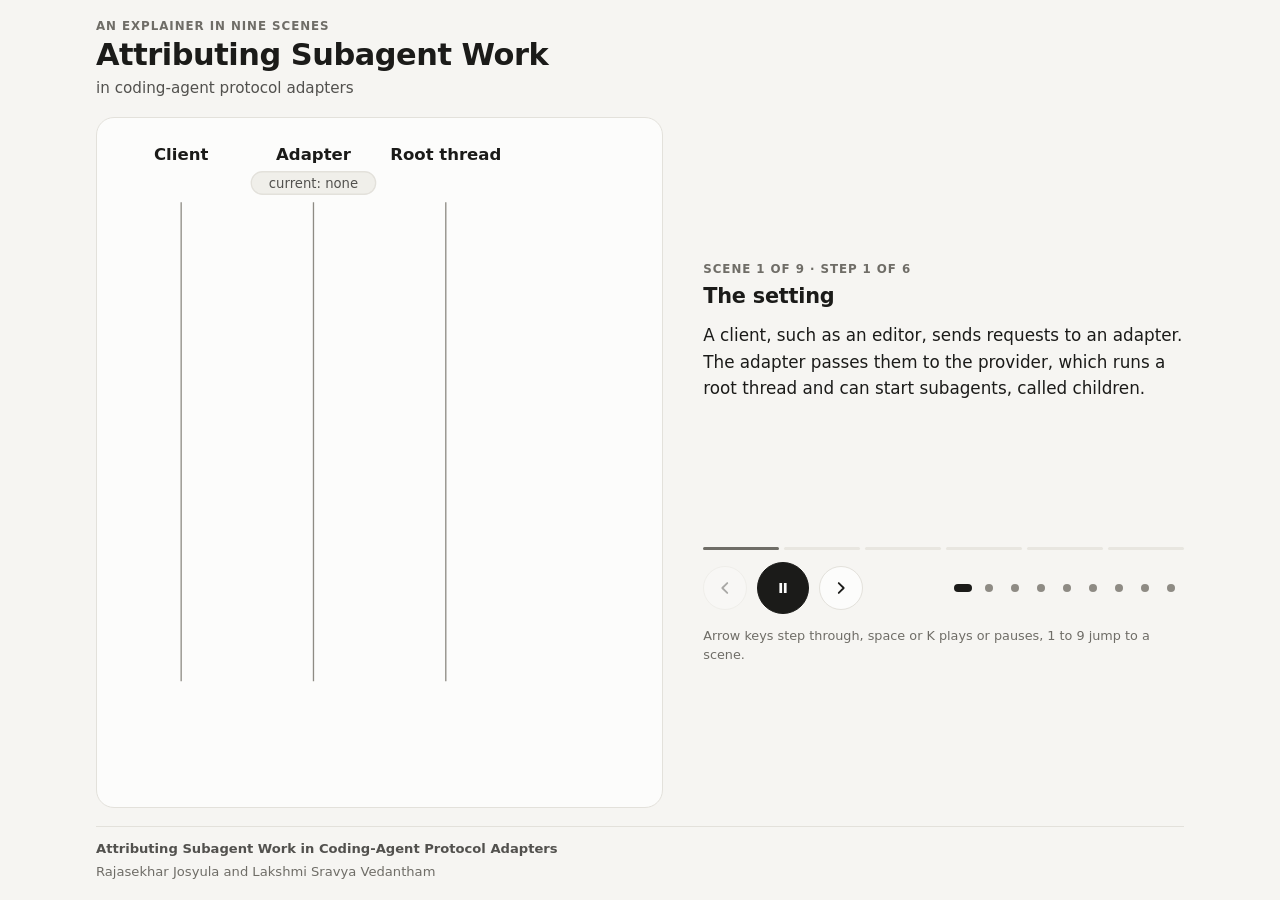
==== explainer.html @ 1c8c40a1 "Project page for turnling" ====
<!doctype html>
<html lang="en">
<head>
<meta charset="utf-8">
<meta name="viewport" content="width=device-width, initial-scale=1, viewport-fit=cover">
<meta name="color-scheme" content="light dark">
<meta http-equiv="Content-Security-Policy" content="default-src 'none'; script-src 'unsafe-inline'; style-src 'unsafe-inline'; img-src data:; base-uri 'none'; form-action 'none'">
<meta name="referrer" content="no-referrer">
<link rel="icon" href="data:,">
<title>Attributing Subagent Work: an explainer in nine scenes</title>
<!--
  Maintainer notes.
  Scenes follow main.tex: 1 and 3 are Fig. 1; 2 explains schedules (Sec. IV);
  4 compares the three builds (Sec. V, Fig. 3 arrival classes); 5 is the
  witness of Lemma 1 and Theorem 1; 6 is Proposition 1 and the Claude patch;
  7 is Turnstile; 8 is Table I and Fig. 3; 9 is the limitations section.
  DATA is generated, not typed: from the repository root run
    python3 -I research/harness-contracts/paper/explainer/gen_data.py tools/turnstile/runs research/harness-contracts/paper/explainer/index.html
  It reuses figures/gen_table1.py and figures/gen_outcomes.py, so the numbers
  pass the same assertions as Table I and Fig. 3. grid[].s entries read
  "<order>|<items before B's report, base 36><class q/e/l><Orig><Start><Disp>",
  with m = misattribution, o = missing own output, . = neither.
  The toy tree in scene 7 is illustrative and computed in the page.
-->
<style>
:root {
  color-scheme: light dark;
  --sans: -apple-system, BlinkMacSystemFont, "Segoe UI", system-ui, Roboto, "Helvetica Neue", Arial, sans-serif;
  --mono: ui-monospace, "SF Mono", Menlo, Consolas, "Liberation Mono", monospace;
  --bg: #f6f5f2;
  --card: #fcfcfb;
  --border: #e3e1db;
  --ink: #1b1b19;
  --ink-2: #52514e;
  --ink-3: #6f6d67;
  --line: #cfcdc6;
  --rule: #8e8b84;
  --line-soft: #e8e6e0;
  --chip: #f0efea;
  --err: #d9482b;
  --err-soft: #fbe6df;
  --ok: #2a78d6;
  --ok-soft: #e2edfb;
  --warn: #b7791f;
  --warn-soft: #f7ecd9;
  --dot: #8e8b84;
  --shadow: rgba(20, 20, 18, .10);
}
@media (prefers-color-scheme: dark) {
  :root {
    --bg: #121211;
    --card: #1a1a19;
    --border: #2e2e2b;
    --ink: #f0efec;
    --ink-2: #c3c2b7;
    --ink-3: #9d9b92;
    --line: #4a4944;
    --rule: #6e6c66;
    --line-soft: #2c2c29;
    --chip: #242422;
    --err: #e0603f;
    --err-soft: #3d2219;
    --ok: #3987e5;
    --ok-soft: #182b42;
    --warn: #b88528;
    --warn-soft: #3a2c14;
    --dot: #6e6c66;
    --shadow: rgba(0, 0, 0, .45);
  }
}
* { box-sizing: border-box; }
html, body { margin: 0; padding: 0; }
body {
  background: var(--bg);
  color: var(--ink);
  font: 16px/1.5 var(--sans);
  -webkit-text-size-adjust: 100%;
  text-size-adjust: 100%;
  -webkit-font-smoothing: antialiased;
}
.app {
  max-width: 1120px;
  margin: 0 auto;
  min-height: 100vh;
  min-height: 100svh;
  display: flex;
  flex-direction: column;
  gap: 16px;
  padding: max(18px, env(safe-area-inset-top)) max(16px, env(safe-area-inset-right)) max(14px, env(safe-area-inset-bottom)) max(16px, env(safe-area-inset-left));
}
header.top .eyebrow {
  margin: 0 0 2px;
  font-size: .74rem;
  letter-spacing: .08em;
  text-transform: uppercase;
  color: var(--ink-3);
  font-weight: 600;
}
header.top h1 {
  margin: 0;
  font-size: clamp(1.25rem, 1.05rem + 1.1vw, 1.9rem);
  line-height: 1.15;
  letter-spacing: -0.015em;
  font-weight: 680;
}
header.top .sub {
  margin: 4px 0 0;
  color: var(--ink-2);
  font-size: .95rem;
}
.stage {
  flex: 1;
  display: grid;
  grid-template-columns: minmax(0, 1fr);
  gap: 16px;
  align-content: start;
}
.figure {
  position: relative;
  margin: 0;
  padding: 10px;
  background: var(--card);
  border: 1px solid var(--border);
  border-radius: 18px;
  display: grid;
  place-items: center;
  touch-action: pan-y;
  -webkit-user-select: none;
  user-select: none;
}
/* All figures share one grid cell, so a scene change is a short crossfade
   and the figure keeps one size. */
.figure svg {
  grid-area: 1 / 1;
  display: block;
  width: 100%;
  min-width: 0;
  max-width: 100%;
  height: auto;
  max-height: 58vh;
  overflow: visible;
  opacity: 0;
  visibility: hidden;
  transition: opacity .18s ease, visibility 0s linear .18s;
}
.figure svg.active {
  opacity: 1;
  visibility: visible;
  transition: opacity .2s ease .05s, visibility 0s;
}
.panel {
  display: flex;
  flex-direction: column;
  gap: 12px;
  min-width: 0;
}
.scene-label {
  margin: 0;
  font-size: .74rem;
  letter-spacing: .08em;
  text-transform: uppercase;
  color: var(--ink-3);
  font-weight: 600;
}
.scene-title {
  margin: -6px 0 0;
  font-size: 1.3rem;
  line-height: 1.25;
  font-weight: 660;
  letter-spacing: -0.01em;
}
.caption {
  margin: 0;
  font-size: 1.05rem;
  line-height: 1.58;
  max-width: 34em;
}
.caption.in { animation: capIn .45s ease both; }
@keyframes capIn { from { opacity: 0; transform: translateY(3px); } to { opacity: 1; transform: none; } }
.dock { display: flex; flex-direction: column; gap: 12px; }
.steps { display: flex; gap: 5px; max-width: 34em; }
.steps span {
  position: relative;
  flex: 1;
  height: 3px;
  border-radius: 2px;
  background: var(--line-soft);
  overflow: hidden;
}
.steps span i {
  position: absolute;
  inset: 0;
  background: var(--ink-3);
  transform-origin: 0 50%;
  transform: scaleX(0);
}
.steps span.done i, .steps span.now i { transform: scaleX(1); }
.controls {
  display: flex;
  align-items: center;
  gap: 10px;
  flex-wrap: wrap;
}
.btn {
  width: 44px;
  height: 44px;
  border-radius: 50%;
  border: 1px solid var(--border);
  background: var(--card);
  color: var(--ink);
  display: inline-flex;
  align-items: center;
  justify-content: center;
  padding: 0;
  cursor: pointer;
  transition: background .2s, border-color .2s, opacity .2s;
}
.btn:hover { border-color: var(--line); }
.btn[aria-disabled="true"] { opacity: .35; cursor: default; }
.btn.primary { width: 52px; height: 52px; background: var(--ink); border-color: var(--ink); color: var(--card); }
.btn svg { width: 18px; height: 18px; display: block; }
.btn:focus-visible, .dot-btn:focus-visible, summary:focus-visible { outline: 2px solid var(--ok); outline-offset: 2px; }
.dots { display: flex; align-items: center; gap: 0; margin-left: auto; }
.dot-btn {
  width: 26px;
  height: 30px;
  border: 0;
  padding: 0;
  background: transparent;
  display: inline-flex;
  align-items: center;
  justify-content: center;
  cursor: pointer;
  border-radius: 8px;
}
.dot-btn span {
  display: block;
  width: 8px;
  height: 8px;
  border-radius: 4px;
  background: var(--rule);
  transition: width .25s ease, background .25s ease;
}
.dot-btn[aria-current="step"] span { width: 18px; background: var(--ink); }
.hint { margin: 0; font-size: .8rem; color: var(--ink-3); }
.hint .touch { display: none; }
@media (pointer: coarse) {
  .hint .keys { display: none; }
  .hint .touch { display: inline; }
}
details.numbers { font-size: .86rem; color: var(--ink-2); max-width: 36em; }
details.numbers.off { display: none; }
details.numbers summary { cursor: pointer; color: var(--ink-2); }
details.numbers .wrap { overflow-x: auto; }
details.numbers table { border-collapse: collapse; margin-top: 8px; width: 100%; font-variant-numeric: tabular-nums; font-size: .8rem; }
details.numbers th, details.numbers td { text-align: right; padding: 3px 6px; border-bottom: 1px solid var(--line-soft); white-space: nowrap; }
details.numbers th { font-weight: 600; color: var(--ink-2); }
details.numbers th:first-child, details.numbers td:first-child { text-align: left; padding-left: 0; white-space: normal; }
details.numbers td.grp { font-style: italic; color: var(--ink-3); padding-top: 8px; }
details.numbers th.span { text-align: center; border-bottom: 1px solid var(--line); }
details.numbers td.m { color: var(--err); font-weight: 600; }
details.numbers td.o { color: var(--warn); font-weight: 600; }
details.numbers p { margin: 6px 0 0; font-size: .8rem; color: var(--ink-3); }
footer {
  border-top: 1px solid var(--border);
  padding-top: 12px;
  font-size: .82rem;
  color: var(--ink-3);
}
footer p { margin: 0 0 4px; }
footer .paper { color: var(--ink-2); font-weight: 600; }
.tip {
  position: absolute;
  z-index: 5;
  width: max-content;
  max-width: min(300px, 88%);
  background: var(--card);
  color: var(--ink);
  border: 1px solid var(--border);
  border-radius: 10px;
  padding: 9px 11px;
  font-size: .78rem;
  line-height: 1.45;
  box-shadow: 0 8px 28px var(--shadow);
  pointer-events: none;
}
.tip[hidden] { display: none; }
.tip .h { font-weight: 650; margin-bottom: 4px; }
.tip .order { color: var(--ink-2); margin-bottom: 6px; }
.tip .order b { font-weight: 650; color: var(--ink); }
.tip .v { display: flex; gap: 7px; align-items: center; }
.tip .k { width: 9px; height: 9px; border-radius: 50%; flex: none; }
.tip .k.e { background: var(--err); }
.tip .k.f { background: var(--ok); }
.tip .k.n { background: transparent; border: 1.5px solid var(--dot); }
.tip .note { margin-top: 6px; color: var(--ink-2); }
noscript p { padding: 12px 14px; border: 1px solid var(--border); border-radius: 12px; background: var(--card); }
.sr { position: absolute; width: 1px; height: 1px; overflow: hidden; clip: rect(0 0 0 0); white-space: nowrap; }
.probe { position: absolute; left: -10000px; top: 0; visibility: hidden; pointer-events: none; }

/* Two columns: wide screens and landscape tablets or phones. */
@media (min-width: 880px), (min-width: 640px) and (orientation: landscape) {
  .stage {
    grid-template-columns: minmax(0, 1.18fr) minmax(280px, 1fr);
    gap: clamp(24px, 3.5vw, 40px);
    align-items: center;
    align-content: center;
  }
  .figure { padding: 18px; }
  .figure svg { max-height: min(80vh, 760px); }
}
@media (min-width: 640px) and (orientation: landscape) and (max-height: 520px) {
  .figure { padding: 8px; }
  .figure svg { max-height: calc(100vh - 40px); }
}
/* One column: title, caption, step bar and controls form a sheet fixed to
   the bottom edge. The controls never move and the caption stays in view;
   the page reserves the sheet's height so the figure can scroll clear of it. */
@media (max-width: 639px), (max-width: 879px) and (orientation: portrait) {
  .app { gap: 12px; padding-bottom: calc(var(--dock-h, 220px) + 14px); }
  .stage { gap: 12px; }
  .panel { gap: 10px; }
  .dock {
    position: fixed;
    left: 0;
    right: 0;
    bottom: 0;
    z-index: 6;
    gap: 8px;
    padding: 10px max(16px, env(safe-area-inset-right), calc(50vw - 330px)) max(10px, env(safe-area-inset-bottom)) max(16px, env(safe-area-inset-left), calc(50vw - 330px));
    background: var(--bg);
    border-top: 1px solid var(--border);
    box-shadow: 0 -10px 28px var(--shadow);
  }
  .dock .scene-label { position: absolute; width: 1px; height: 1px; overflow: hidden; clip: rect(0 0 0 0); white-space: nowrap; }
  .scene-title { margin: 0; font-size: 1rem; line-height: 1.3; }
  .caption { font-size: .95rem; line-height: 1.5; max-width: none; }
  .steps { max-width: none; }
}
/* Phones: the figure runs edge to edge so its type stays readable. */
@media (max-width: 599px) {
  header.top .eyebrow { display: none; }
  header.top .sub { font-size: .84rem; }
  .figure {
    margin: 0 -16px;
    border-left: 0;
    border-right: 0;
    border-radius: 0;
    padding: 4px;
  }
  .figure svg { max-height: 66vh; max-height: max(460px, 58svh); }
  .controls { gap: 5px; }
  .dot-btn { width: 20px; }
  .dot-btn[aria-current="step"] span { width: 14px; }
}
@media (max-width: 599px) and (max-height: 700px) {
  header.top .sub { display: none; }
}

/* SVG drawing */
svg text { font-family: var(--sans); fill: var(--ink); }
svg .mono { font-family: var(--mono); font-size: .94em; }
svg .hdr { font-size: 12.5px; font-weight: 650; }
svg .lbl { font-size: 11px; }
svg .small { font-size: 10px; }
svg .tiny { font-size: 9px; }
svg .chiptext { font-size: 10.5px; }
svg .rowno { font-size: 9px; fill: var(--ink-3); font-variant-numeric: tabular-nums; }
svg .big { font-size: 26px; font-weight: 700; letter-spacing: -0.02em; font-variant-numeric: tabular-nums; }
svg .num { font-variant-numeric: tabular-nums; }
svg.compact .hdr { font-size: 14.5px; }
svg.compact .lbl { font-size: 13px; }
svg.compact .small { font-size: 12.5px; }
svg.compact .tiny { font-size: 12px; }
svg.compact .chiptext { font-size: 12.5px; }
svg.compact .rowno { font-size: 12px; }
svg.compact .big { font-size: 28px; }
svg .strong { font-weight: 650; }
svg .sec { fill: var(--ink-2); }
svg .muted { fill: var(--ink-3); }
svg .lbl, svg .halo { paint-order: stroke; stroke: var(--card); stroke-width: 4px; stroke-linejoin: round; }
svg .lifeline { stroke: var(--rule); stroke-width: 1; }
svg .lifeline.stream { stroke: var(--ink-3); stroke-width: 2.2; }
svg .pill rect { fill: var(--chip); stroke: var(--border); }
svg .card-r { fill: var(--card); stroke: var(--border); }
svg .band { fill: var(--err-soft); }
svg .band.neutral { fill: var(--chip); stroke: var(--border); }
svg .k-ok { fill: var(--ok); }
svg .k-err { fill: var(--err); }
svg .k-n { fill: var(--card); stroke: var(--dot); stroke-width: 1.4; }
svg .k-ink { fill: var(--ink-2); }
svg .chip { fill: var(--chip); stroke: var(--border); }
svg .chip.due { fill: none; stroke: var(--rule); stroke-dasharray: 3 3; }
svg .focusbox { fill: none; stroke: var(--ink-2); stroke-width: 1.3; stroke-dasharray: 4 3; }
svg .hand .handoff { fill: none; stroke: var(--rule); stroke-width: 1.3; stroke-dasharray: 3 3; }
svg .hand .handoff-head { fill: var(--rule); }
svg .hand.strong .handoff { stroke: var(--ink-2); stroke-width: 1.6; }
svg .hand.strong .handoff-head { fill: var(--ink-2); }
svg .origin { fill: var(--card); stroke: var(--line); }
svg .mark-ok { fill: none; stroke: var(--ok); stroke-width: 2; stroke-linecap: round; stroke-linejoin: round; }
svg .mark-err { fill: none; stroke: var(--err); stroke-width: 2; stroke-linecap: round; stroke-linejoin: round; }
svg .mark-warn { fill: none; stroke: var(--warn); stroke-width: 1.8; stroke-linecap: round; }
svg .mark-na { fill: none; stroke: var(--ink-3); stroke-width: 1.8; stroke-linecap: round; }
svg .box { fill: var(--card); stroke: var(--line); }
svg .box.key { stroke: var(--ink-2); stroke-width: 1.4; }
svg .wire { stroke: var(--ink-2); stroke-width: 1.3; fill: none; }
svg .ctl { stroke: var(--ink-3); stroke-width: 1.2; fill: none; stroke-dasharray: 3 3; }
svg .ghost { stroke: var(--rule); stroke-width: 1; stroke-dasharray: 2 4; }
svg .lane-chip rect { fill: var(--chip); stroke: var(--border); }
svg .lane-chip.hl rect { stroke: var(--ink-2); stroke-width: 1.3; }
svg .lane-chip.rep rect { fill: var(--card); stroke: var(--ink-3); stroke-dasharray: 3 2.5; }
svg .lane-chip { transition: transform .7s cubic-bezier(.3,.7,.2,1); transition-delay: var(--cd, 0ms); }
svg .slotwrap { transition: transform .65s cubic-bezier(.3,.7,.2,1); }
svg .mapentry rect { fill: var(--ok-soft); stroke: none; }
svg .restag rect { fill: var(--ok-soft); stroke: var(--ok); stroke-width: 1; }
svg .gd { transition: fill .6s ease, stroke .6s ease, opacity .25s ease; }
svg .gd-h { opacity: 0; }
svg .gd-n { fill: var(--card); stroke: var(--dot); stroke-width: 1.4; }
svg .gd-e { fill: var(--err); }
svg .gd-f { fill: var(--ok); }
svg .gd-k { fill: var(--ink-2); }
svg .ring { fill: none; stroke: var(--ink); stroke-width: 1.5; opacity: 0; }
svg .ring.on { opacity: 1; }

/* Step visibility. --d staggers items that share a step. */
svg .stepped { opacity: 0; transition: opacity .45s ease; transition-delay: var(--d, 0ms); }
svg .stepped.on { opacity: 1; }
svg .stepped.rise { transform: translateY(7px); transition: opacity .45s ease, transform .6s cubic-bezier(.2,.7,.2,1); transition-delay: var(--d, 0ms); }
svg .stepped.rise.on { transform: none; }
svg .stepped.drawn { transition: opacity .2s ease, stroke-dashoffset .9s cubic-bezier(.65,0,.35,1); transition-delay: var(--d, 0ms); }
svg .msg.stepped { opacity: 1; }
svg .msg .shaft { stroke: var(--ink-2); stroke-width: 1.4; transition: stroke-dashoffset .55s cubic-bezier(.65,0,.35,1), opacity .3s ease; transition-delay: var(--d, 0ms); }
svg .msg .head { fill: var(--ink-2); }
svg .msg.bad .shaft { stroke: var(--err); stroke-width: 1.9; }
svg .msg.bad .head { fill: var(--err); }
svg .msg.ok .shaft { stroke: var(--ok); stroke-width: 1.9; }
svg .msg.ok .head { fill: var(--ok); }
svg .msg .head, svg .msg .lbl { opacity: 0; transition: opacity .3s ease; }
svg .msg.on .lbl { opacity: 1; transition-delay: calc(var(--d, 0ms) + .18s); }
svg .msg.on .head { opacity: 1; transition-delay: calc(var(--d, 0ms) + .42s); }
svg .msg.on.dim .shaft, svg .msg.on.dim .head { opacity: .45; }
svg .msg.on.dim .lbl { fill: var(--ink-3); }

/* Motion overlays: messages in flight, stamps, scans. */
svg .fx { pointer-events: none; }
svg .pk-core { fill: var(--ink-2); }
svg .pk-halo { fill: var(--ink-2); opacity: .16; }
svg .pk-bad .pk-core, svg .pk-bad .pk-halo { fill: var(--err); }
svg .pk-ok .pk-core, svg .pk-ok .pk-halo { fill: var(--ok); }
svg .rip { fill: none; stroke: var(--ink-2); stroke-width: 1.3; }
svg .rip-bad { stroke: var(--err); }
svg .rip-ok { stroke: var(--ok); }
svg .fly rect { fill: var(--card); stroke: var(--ink-2); stroke-width: 1.2; }
svg .fly.bad rect { fill: var(--err-soft); stroke: var(--err); }
svg .fly.ok rect { fill: var(--ok-soft); stroke: var(--ok); }
svg .beam { stroke: var(--ok); stroke-width: 1.5; stroke-dasharray: 3 3; fill: none; }
svg .scan { stroke: var(--ink-2); stroke-width: 1.2; }
svg .live-core { fill: var(--ink-2); }
svg .live-ring { fill: none; stroke: var(--ink-2); stroke-width: 1.2; transform-box: fill-box; transform-origin: center; animation: live 1.8s ease-out infinite; }
@keyframes live { from { transform: scale(1); opacity: .8; } to { transform: scale(3.2); opacity: 0; } }
svg .flow { stroke: var(--card); stroke-width: 2.4; stroke-dasharray: 2 9; stroke-linecap: round; animation: flow 1.1s linear infinite; }
@keyframes flow { to { stroke-dashoffset: -11; } }
svg .wander { animation: wander 6.4s ease-in-out infinite; }
@keyframes wander { 0%, 16% { transform: translateX(0); } 50%, 66% { transform: translateX(-150px); } 100% { transform: translateX(0); } }
svg .pulse { transform-box: fill-box; transform-origin: center; animation: pulse .7s ease-out 1; }
@keyframes pulse { 0% { transform: scale(1); } 35% { transform: scale(1.22); } 100% { transform: scale(1); } }

/* Arrival orders (scenes 2 and 4) */
svg .chip2 rect { fill: var(--card); stroke: var(--line); }
svg .badge { fill: var(--chip); stroke: var(--line); }
svg .badge-t { fill: var(--ink-2); font-variant-numeric: tabular-nums; }
svg .gl { fill: var(--ink-3); }
svg .rowbg { fill: transparent; transition: fill .45s ease; }
svg .rowbg.inB { fill: var(--chip); }
svg .hotring { fill: none; stroke: var(--ink); stroke-width: 1.7; opacity: 0; transition: opacity .4s ease; transition-delay: var(--hd, 0ms); }
svg .hot .hotring { opacity: 1; }
svg .rtag circle, svg .rnum-c { fill: var(--ink-2); }
svg .rtag text, svg .rnum-t { fill: var(--card); font-weight: 650; }
svg .guide { stroke: var(--line); stroke-width: 1; stroke-dasharray: 2 3; }
svg .leader { stroke: var(--ink-3); stroke-width: 1.1; }
svg .pin { transition: transform .9s cubic-bezier(.45,0,.2,1); }
svg .pin-c { fill: var(--card); stroke: var(--ink-3); stroke-width: 1.4; transition: fill .3s ease, stroke .3s ease; }
svg .pin.bad .pin-c { fill: var(--err-soft); stroke: var(--err); }
svg .pin.good .pin-c { fill: var(--ok-soft); stroke: var(--ok); }
svg .tagc { stroke: var(--line); stroke-width: 1; }
svg .tagc.a { fill: var(--card); }
svg .tagc.b { fill: var(--chip); }
svg .tagwrap { transition: transform .7s cubic-bezier(.3,.7,.2,1); }
svg .block { fill: var(--chip); stroke: var(--line); }
svg .track { stroke: var(--line); stroke-width: 1.4; }
svg .divider { stroke: var(--ink-3); stroke-width: 1.2; stroke-dasharray: 4 3; }
svg .sep { stroke: var(--line-soft); stroke-width: 1; }

/* Search tree (scene 7) */
svg .te { stroke: var(--line); stroke-width: 1.5; transition: opacity .3s ease, stroke .3s ease; }
svg .te.lit { stroke: var(--ink-2); }
svg .tn { transition: opacity .3s ease; }
svg .tn circle { fill: var(--card); stroke: var(--ink-3); stroke-width: 1.3; transition: fill .3s ease, stroke .3s ease; }
svg .tn text { fill: var(--ink-2); }
svg .thide { opacity: 0; }
svg .tn.done circle { fill: var(--ink-2); stroke: var(--ink-2); }
svg .tn.done text { fill: var(--card); }
svg .tdim { opacity: .2; }
svg .kl { transition: opacity .3s ease; }

/* Results (scene 8) */
svg .seg { transition: fill .4s ease; }
svg .seg-m { fill: var(--err); }
svg .seg-n { fill: var(--line-soft); }
svg .seg-o { fill: url(#omitHatch); }
svg .trk { fill: var(--line-soft); }
svg .hatch-b { fill: var(--warn); }
svg .hatch-l { stroke: var(--card); stroke-width: 1.3; opacity: .55; }
svg .lg-o { fill: url(#omitHatch); }

@media (prefers-reduced-motion: reduce) {
  *, *::before, *::after {
    transition-duration: 0s !important;
    transition-delay: 0s !important;
    animation: none !important;
  }
}
</style>
</head>
<body>
<div class="app">
  <header class="top">
    <p class="eyebrow">An explainer in nine scenes</p>
    <h1>Attributing Subagent Work</h1>
    <p class="sub">in coding-agent protocol adapters</p>
  </header>

  <noscript><p>This explainer draws its figures with JavaScript. Open the file in a browser with JavaScript turned on.</p></noscript>

  <main class="stage">
    <figure class="figure" id="figure">
      <svg id="svg-seq" role="img" aria-label="Sequence diagram with four lifelines: client, adapter, root thread, and child c."></svg>
      <svg id="svg-order" role="img" aria-label="The messages of three threads, first in each thread's own order, then merged into one arrival order."></svg>
      <svg id="svg-bind" role="img" aria-label="One arrival order, and where each of three adapter builds decides which request owns the child's edit."></svg>
      <svg id="svg-twin" role="img" aria-label="Two runs whose messages to the adapter are identical, and the hidden difference between them."></svg>
      <svg id="svg-fix" role="img" aria-label="Sequence diagram with three lifelines: client, adapter, and the Claude CLI, whose messages travel on one ordered stream."></svg>
      <svg id="svg-tool" role="img" aria-label="How Turnstile drives the adapter, and the tree of message orders it explores."></svg>
      <svg id="svg-res" role="img" aria-label="Measured results: one dot per explored order, then outcome bars per build."></svg>
      <svg id="svg-lim" role="img" aria-label="What the work shows, and what it does not."></svg>
      <div class="tip" id="tip" hidden></div>
    </figure>

    <section class="panel" aria-label="Scene text and controls">
      <div class="dock" id="dock">
        <p class="scene-label" id="sceneLabel">Scene 1 of 9</p>
        <h2 class="scene-title" id="sceneTitle">The setting</h2>
        <p class="caption" id="caption" aria-live="polite"></p>
        <div class="steps" id="steps" aria-hidden="true"></div>
        <div class="controls">
          <button class="btn" id="prev" type="button" aria-label="Previous step">
            <svg viewBox="0 0 20 20" aria-hidden="true"><path d="M12.5 4.5 7 10l5.5 5.5" fill="none" stroke="currentColor" stroke-width="2" stroke-linecap="round" stroke-linejoin="round"/></svg>
          </button>
          <button class="btn primary" id="play" type="button" aria-label="Play">
            <svg viewBox="0 0 20 20" aria-hidden="true" id="playIcon"><path d="M7 4.8v10.4L15.2 10z" fill="currentColor"/></svg>
          </button>
          <button class="btn" id="next" type="button" aria-label="Next step">
            <svg viewBox="0 0 20 20" aria-hidden="true"><path d="M7.5 4.5 13 10l-5.5 5.5" fill="none" stroke="currentColor" stroke-width="2" stroke-linecap="round" stroke-linejoin="round"/></svg>
          </button>
          <div class="dots" id="dots" role="group" aria-label="Scenes"></div>
        </div>
      </div>
      <p class="hint"><span class="keys">Arrow keys step through, space or K plays or pauses, 1 to 9 jump to a scene.</span><span class="touch">Swipe left or right on the figure to step through.</span></p>
      <details class="numbers off" id="numbers" aria-hidden="true">
        <summary>Table I: every number behind the results</summary>
        <div class="wrap"><table id="numbersTable"></table></div>
        <p>Orders explored per scenario group and build, from the final Turnstile runs of 22 and 23 Oct 2026 (codex-acp at 082be156, claude-agent-acp at ecaa2c93, Codex 0.160.1 wire format). The sibling and grandchild rows cover every order without preemption. * A required own edit is missing, which is a violation. Other omissions are allowed, because neither adapter’s report claims to be complete. Hover over or tap a grid dot to see its order.</p>
      </details>
      <p class="sr" id="subLive" aria-live="polite"></p>
    </section>
  </main>

  <footer>
    <p class="paper">Attributing Subagent Work in Coding-Agent Protocol Adapters</p>
    <p>Rajasekhar Josyula and Lakshmi Sravya Vedantham</p>
  </footer>
</div>
<div class="probe" id="probe" aria-hidden="true"><p class="caption"></p><div class="scene-title"></div></div>

<script>
(function () {
  'use strict';

  var DATA = {"grid":[{"name":"First diff","s":["aspxebSENc2n|9q...","aspxebSEcN2n|clmm.","aspxebSEc2Nn|clmm.","aspxebSEc2nN|clmm.","aspxebScEN2n|clmm.","aspxebScE2Nn|clmm.","aspxebScE2nN|clmm.","aspxebSc2ENn|clmm.","aspxebSc2EnN|clmm.","aspxebSc2nEN|clmm.","aspxebcSEN2n|clmm.","aspxebcSE2Nn|clmm.","aspxebcSE2nN|clmm.","aspxebcS2ENn|clmm.","aspxebcS2EnN|clmm.","aspxebcS2nEN|clmm.","aspxebc2SENn|clmm.","aspxebc2SEnN|clmm.","aspxebc2SnEN|clmm.","aspxebc2nSEN|clmm.","aspxecbSEN2n|cem..","aspxecbSE2Nn|cem..","aspxecbSE2nN|cem..","aspxecbS2ENn|cem..","aspxecbS2EnN|cem..","aspxecbS2nEN|cem..","aspxecb2SENn|cem..","aspxecb2SEnN|cem..","aspxecb2SnEN|cem..","aspxecb2nSEN|cem..","aspxec2bSENn|cq...","aspxec2bSEnN|cq...","aspxec2bSnEN|cq...","aspxec2bnSEN|cq...","aspxec2nbSEN|cq...","aspxcebSEN2n|aq...","aspxcebSE2Nn|bem..","aspxcebSE2nN|cem..","aspxcebS2ENn|bem..","aspxcebS2EnN|cem..","aspxcebS2nEN|cem..","aspxceb2SENn|bem..","aspxceb2SEnN|cem..","aspxceb2SnEN|cem..","aspxceb2nSEN|cem..","aspxce2bSENn|bq...","aspxce2bSEnN|cq...","aspxce2bSnEN|cq...","aspxce2bnSEN|cq...","aspxce2nbSEN|cq...","aspxc2ebSENn|bq...","aspxc2ebSEnN|cq...","aspxc2ebSnEN|cq...","aspxc2ebnSEN|cq...","aspxc2enbSEN|cq...","aspxc2nebSEN|cq...","aspcxebSEN2n|aq...","aspcxebSE2Nn|bem..","aspcxebSE2nN|cem..","aspcxebS2ENn|bem..","aspcxebS2EnN|cem..","aspcxebS2nEN|cem..","aspcxeb2SENn|bem..","aspcxeb2SEnN|cem..","aspcxeb2SnEN|cem..","aspcxeb2nSEN|cem..","aspcxe2bSENn|bq...","aspcxe2bSEnN|cq...","aspcxe2bSnEN|cq...","aspcxe2bnSEN|cq...","aspcxe2nbSEN|cq...","aspcx2ebSENn|bq...","aspcx2ebSEnN|cq...","aspcx2ebSnEN|cq...","aspcx2ebnSEN|cq...","aspcx2enbSEN|cq...","aspcx2nebSEN|cq...","aspc2xebSENn|bq...","aspc2xebSEnN|cq...","aspc2xebSnEN|cq...","aspc2xebnSEN|cq...","aspc2xenbSEN|cq...","aspc2xnebSEN|cq...","aspc2nxebSEN|cq..."]},{"name":"Changed snapshot","s":["aspxebSENc12n|9q...","aspxebSEcN12n|dlmm.","aspxebSEc1N2n|dlmm.","aspxebSEc12Nn|dlmm.","aspxebSEc12nN|dlmm.","aspxebScEN12n|dlmm.","aspxebScE1N2n|dlmm.","aspxebScE12Nn|dlmm.","aspxebScE12nN|dlmm.","aspxebSc1EN2n|dlmm.","aspxebSc1E2Nn|dlmm.","aspxebSc1E2nN|dlmm.","aspxebSc12ENn|dlmm.","aspxebSc12EnN|dlmm.","aspxebSc12nEN|dlmm.","aspxebcSEN12n|dlmm.","aspxebcSE1N2n|dlmm.","aspxebcSE12Nn|dlmm.","aspxebcSE12nN|dlmm.","aspxebcS1EN2n|dlmm.","aspxebcS1E2Nn|dlmm.","aspxebcS1E2nN|dlmm.","aspxebcS12ENn|dlmm.","aspxebcS12EnN|dlmm.","aspxebcS12nEN|dlmm.","aspxebc1SEN2n|dlmm.","aspxebc1SE2Nn|dlmm.","aspxebc1SE2nN|dlmm.","aspxebc1S2ENn|dlmm.","aspxebc1S2EnN|dlmm.","aspxebc1S2nEN|dlmm.","aspxebc12SENn|dlmm.","aspxebc12SEnN|dlmm.","aspxebc12SnEN|dlmm.","aspxebc12nSEN|dlmm.","aspxecbSEN12n|dem..","aspxecbSE1N2n|dem..","aspxecbSE12Nn|dem..","aspxecbSE12nN|dem..","aspxecbS1EN2n|dem..","aspxecbS1E2Nn|dem..","aspxecbS1E2nN|dem..","aspxecbS12ENn|dem..","aspxecbS12EnN|dem..","aspxecbS12nEN|dem..","aspxecb1SEN2n|dem..","aspxecb1SE2Nn|dem..","aspxecb1SE2nN|dem..","aspxecb1S2ENn|dem..","aspxecb1S2EnN|dem..","aspxecb1S2nEN|dem..","aspxecb12SENn|dem..","aspxecb12SEnN|dem..","aspxecb12SnEN|dem..","aspxecb12nSEN|dem..","aspxec1bSEN2n|dem..","aspxec1bSE2Nn|dem..","aspxec1bSE2nN|dem..","aspxec1bS2ENn|dem..","aspxec1bS2EnN|dem..","aspxec1bS2nEN|dem..","aspxec1b2SENn|dem..","aspxec1b2SEnN|dem..","aspxec1b2SnEN|dem..","aspxec1b2nSEN|dem..","aspxec12bSENn|dq...","aspxec12bSEnN|dq...","aspxec12bSnEN|dq...","aspxec12bnSEN|dq...","aspxec12nbSEN|dq...","aspxcebSEN12n|aq...","aspxcebSE1N2n|bem..","aspxcebSE12Nn|cem..","aspxcebSE12nN|dem..","aspxcebS1EN2n|bem..","aspxcebS1E2Nn|cem..","aspxcebS1E2nN|dem..","aspxcebS12ENn|cem..","aspxcebS12EnN|dem..","aspxcebS12nEN|dem..","aspxceb1SEN2n|bem..","aspxceb1SE2Nn|cem..","aspxceb1SE2nN|dem..","aspxceb1S2ENn|cem..","aspxceb1S2EnN|dem..","aspxceb1S2nEN|dem..","aspxceb12SENn|cem..","aspxceb12SEnN|dem..","aspxceb12SnEN|dem..","aspxceb12nSEN|dem..","aspxce1bSEN2n|bq...","aspxce1bSE2Nn|cem..","aspxce1bSE2nN|dem..","aspxce1bS2ENn|cem..","aspxce1bS2EnN|dem..","aspxce1bS2nEN|dem..","aspxce1b2SENn|cem..","aspxce1b2SEnN|dem..","aspxce1b2SnEN|dem..","aspxce1b2nSEN|dem..","aspxce12bSENn|cq...","aspxce12bSEnN|dq...","aspxce12bSnEN|dq...","aspxce12bnSEN|dq...","aspxce12nbSEN|dq...","aspxc1ebSEN2n|bq...","aspxc1ebSE2Nn|cem..","aspxc1ebSE2nN|dem..","aspxc1ebS2ENn|cem..","aspxc1ebS2EnN|dem..","aspxc1ebS2nEN|dem..","aspxc1eb2SENn|cem..","aspxc1eb2SEnN|dem..","aspxc1eb2SnEN|dem..","aspxc1eb2nSEN|dem..","aspxc1e2bSENn|cq...","aspxc1e2bSEnN|dq...","aspxc1e2bSnEN|dq...","aspxc1e2bnSEN|dq...","aspxc1e2nbSEN|dq...","aspxc12ebSENn|cq...","aspxc12ebSEnN|dq...","aspxc12ebSnEN|dq...","aspxc12ebnSEN|dq...","aspxc12enbSEN|dq...","aspxc12nebSEN|dq...","aspcxebSEN12n|aq...","aspcxebSE1N2n|bem..","aspcxebSE12Nn|cem..","aspcxebSE12nN|dem..","aspcxebS1EN2n|bem..","aspcxebS1E2Nn|cem..","aspcxebS1E2nN|dem..","aspcxebS12ENn|cem..","aspcxebS12EnN|dem..","aspcxebS12nEN|dem..","aspcxeb1SEN2n|bem..","aspcxeb1SE2Nn|cem..","aspcxeb1SE2nN|dem..","aspcxeb1S2ENn|cem..","aspcxeb1S2EnN|dem..","aspcxeb1S2nEN|dem..","aspcxeb12SENn|cem..","aspcxeb12SEnN|dem..","aspcxeb12SnEN|dem..","aspcxeb12nSEN|dem..","aspcxe1bSEN2n|bq...","aspcxe1bSE2Nn|cem..","aspcxe1bSE2nN|dem..","aspcxe1bS2ENn|cem..","aspcxe1bS2EnN|dem..","aspcxe1bS2nEN|dem..","aspcxe1b2SENn|cem..","aspcxe1b2SEnN|dem..","aspcxe1b2SnEN|dem..","aspcxe1b2nSEN|dem..","aspcxe12bSENn|cq...","aspcxe12bSEnN|dq...","aspcxe12bSnEN|dq...","aspcxe12bnSEN|dq...","aspcxe12nbSEN|dq...","aspcx1ebSEN2n|bq...","aspcx1ebSE2Nn|cem..","aspcx1ebSE2nN|dem..","aspcx1ebS2ENn|cem..","aspcx1ebS2EnN|dem..","aspcx1ebS2nEN|dem..","aspcx1eb2SENn|cem..","aspcx1eb2SEnN|dem..","aspcx1eb2SnEN|dem..","aspcx1eb2nSEN|dem..","aspcx1e2bSENn|cq...","aspcx1e2bSEnN|dq...","aspcx1e2bSnEN|dq...","aspcx1e2bnSEN|dq...","aspcx1e2nbSEN|dq...","aspcx12ebSENn|cq...","aspcx12ebSEnN|dq...","aspcx12ebSnEN|dq...","aspcx12ebnSEN|dq...","aspcx12enbSEN|dq...","aspcx12nebSEN|dq...","aspc1xebSEN2n|bq...","aspc1xebSE2Nn|cem..","aspc1xebSE2nN|dem..","aspc1xebS2ENn|cem..","aspc1xebS2EnN|dem..","aspc1xebS2nEN|dem..","aspc1xeb2SENn|cem..","aspc1xeb2SEnN|dem..","aspc1xeb2SnEN|dem..","aspc1xeb2nSEN|dem..","aspc1xe2bSENn|cq...","aspc1xe2bSEnN|dq...","aspc1xe2bSnEN|dq...","aspc1xe2bnSEN|dq...","aspc1xe2nbSEN|dq...","aspc1x2ebSENn|cq...","aspc1x2ebSEnN|dq...","aspc1x2ebSnEN|dq...","aspc1x2ebnSEN|dq...","aspc1x2enbSEN|dq...","aspc1x2nebSEN|dq...","aspc12xebSENn|cq...","aspc12xebSEnN|dq...","aspc12xebSnEN|dq...","aspc12xebnSEN|dq...","aspc12xenbSEN|dq...","aspc12xnebSEN|dq...","aspc12nxebSEN|dq..."]},{"name":"Identical replay","s":["aspxebSENc12n|9q...","aspxebSEcN12n|dlmm.","aspxebSEc1N2n|dlmm.","aspxebSEc12Nn|dlmm.","aspxebSEc12nN|dlmm.","aspxebScEN12n|dlmm.","aspxebScE1N2n|dlmm.","aspxebScE12Nn|dlmm.","aspxebScE12nN|dlmm.","aspxebSc1EN2n|dlmm.","aspxebSc1E2Nn|dlmm.","aspxebSc1E2nN|dlmm.","aspxebSc12ENn|dlmm.","aspxebSc12EnN|dlmm.","aspxebSc12nEN|dlmm.","aspxebcSEN12n|dlmm.","aspxebcSE1N2n|dlmm.","aspxebcSE12Nn|dlmm.","aspxebcSE12nN|dlmm.","aspxebcS1EN2n|dlmm.","aspxebcS1E2Nn|dlmm.","aspxebcS1E2nN|dlmm.","aspxebcS12ENn|dlmm.","aspxebcS12EnN|dlmm.","aspxebcS12nEN|dlmm.","aspxebc1SEN2n|dlmm.","aspxebc1SE2Nn|dlmm.","aspxebc1SE2nN|dlmm.","aspxebc1S2ENn|dlmm.","aspxebc1S2EnN|dlmm.","aspxebc1S2nEN|dlmm.","aspxebc12SENn|dlmm.","aspxebc12SEnN|dlmm.","aspxebc12SnEN|dlmm.","aspxebc12nSEN|dlmm.","aspxecbSEN12n|dem..","aspxecbSE1N2n|dem..","aspxecbSE12Nn|dem..","aspxecbSE12nN|dem..","aspxecbS1EN2n|dem..","aspxecbS1E2Nn|dem..","aspxecbS1E2nN|dem..","aspxecbS12ENn|dem..","aspxecbS12EnN|dem..","aspxecbS12nEN|dem..","aspxecb1SEN2n|dem..","aspxecb1SE2Nn|dem..","aspxecb1SE2nN|dem..","aspxecb1S2ENn|dem..","aspxecb1S2EnN|dem..","aspxecb1S2nEN|dem..","aspxecb12SENn|dem..","aspxecb12SEnN|dem..","aspxecb12SnEN|dem..","aspxecb12nSEN|dem..","aspxec1bSEN2n|dem..","aspxec1bSE2Nn|dem..","aspxec1bSE2nN|dem..","aspxec1bS2ENn|dem..","aspxec1bS2EnN|dem..","aspxec1bS2nEN|dem..","aspxec1b2SENn|dem..","aspxec1b2SEnN|dem..","aspxec1b2SnEN|dem..","aspxec1b2nSEN|dem..","aspxec12bSENn|dq...","aspxec12bSEnN|dq...","aspxec12bSnEN|dq...","aspxec12bnSEN|dq...","aspxec12nbSEN|dq...","aspxcebSEN12n|aq...","aspxcebSE1N2n|bem..","aspxcebSE12Nn|cem..","aspxcebSE12nN|dem..","aspxcebS1EN2n|bem..","aspxcebS1E2Nn|cem..","aspxcebS1E2nN|dem..","aspxcebS12ENn|cem..","aspxcebS12EnN|dem..","aspxcebS12nEN|dem..","aspxceb1SEN2n|bem..","aspxceb1SE2Nn|cem..","aspxceb1SE2nN|dem..","aspxceb1S2ENn|cem..","aspxceb1S2EnN|dem..","aspxceb1S2nEN|dem..","aspxceb12SENn|cem..","aspxceb12SEnN|dem..","aspxceb12SnEN|dem..","aspxceb12nSEN|dem..","aspxce1bSEN2n|bq...","aspxce1bSE2Nn|cem..","aspxce1bSE2nN|dem..","aspxce1bS2ENn|cem..","aspxce1bS2EnN|dem..","aspxce1bS2nEN|dem..","aspxce1b2SENn|cem..","aspxce1b2SEnN|dem..","aspxce1b2SnEN|dem..","aspxce1b2nSEN|dem..","aspxce12bSENn|cq...","aspxce12bSEnN|dq...","aspxce12bSnEN|dq...","aspxce12bnSEN|dq...","aspxce12nbSEN|dq...","aspxc1ebSEN2n|bq...","aspxc1ebSE2Nn|cem..","aspxc1ebSE2nN|dem..","aspxc1ebS2ENn|cem..","aspxc1ebS2EnN|dem..","aspxc1ebS2nEN|dem..","aspxc1eb2SENn|cem..","aspxc1eb2SEnN|dem..","aspxc1eb2SnEN|dem..","aspxc1eb2nSEN|dem..","aspxc1e2bSENn|cq...","aspxc1e2bSEnN|dq...","aspxc1e2bSnEN|dq...","aspxc1e2bnSEN|dq...","aspxc1e2nbSEN|dq...","aspxc12ebSENn|cq...","aspxc12ebSEnN|dq...","aspxc12ebSnEN|dq...","aspxc12ebnSEN|dq...","aspxc12enbSEN|dq...","aspxc12nebSEN|dq...","aspcxebSEN12n|aq...","aspcxebSE1N2n|bem..","aspcxebSE12Nn|cem..","aspcxebSE12nN|dem..","aspcxebS1EN2n|bem..","aspcxebS1E2Nn|cem..","aspcxebS1E2nN|dem..","aspcxebS12ENn|cem..","aspcxebS12EnN|dem..","aspcxebS12nEN|dem..","aspcxeb1SEN2n|bem..","aspcxeb1SE2Nn|cem..","aspcxeb1SE2nN|dem..","aspcxeb1S2ENn|cem..","aspcxeb1S2EnN|dem..","aspcxeb1S2nEN|dem..","aspcxeb12SENn|cem..","aspcxeb12SEnN|dem..","aspcxeb12SnEN|dem..","aspcxeb12nSEN|dem..","aspcxe1bSEN2n|bq...","aspcxe1bSE2Nn|cem..","aspcxe1bSE2nN|dem..","aspcxe1bS2ENn|cem..","aspcxe1bS2EnN|dem..","aspcxe1bS2nEN|dem..","aspcxe1b2SENn|cem..","aspcxe1b2SEnN|dem..","aspcxe1b2SnEN|dem..","aspcxe1b2nSEN|dem..","aspcxe12bSENn|cq...","aspcxe12bSEnN|dq...","aspcxe12bSnEN|dq...","aspcxe12bnSEN|dq...","aspcxe12nbSEN|dq...","aspcx1ebSEN2n|bq...","aspcx1ebSE2Nn|cem..","aspcx1ebSE2nN|dem..","aspcx1ebS2ENn|cem..","aspcx1ebS2EnN|dem..","aspcx1ebS2nEN|dem..","aspcx1eb2SENn|cem..","aspcx1eb2SEnN|dem..","aspcx1eb2SnEN|dem..","aspcx1eb2nSEN|dem..","aspcx1e2bSENn|cq...","aspcx1e2bSEnN|dq...","aspcx1e2bSnEN|dq...","aspcx1e2bnSEN|dq...","aspcx1e2nbSEN|dq...","aspcx12ebSENn|cq...","aspcx12ebSEnN|dq...","aspcx12ebSnEN|dq...","aspcx12ebnSEN|dq...","aspcx12enbSEN|dq...","aspcx12nebSEN|dq...","aspc1xebSEN2n|bq...","aspc1xebSE2Nn|cem..","aspc1xebSE2nN|dem..","aspc1xebS2ENn|cem..","aspc1xebS2EnN|dem..","aspc1xebS2nEN|dem..","aspc1xeb2SENn|cem..","aspc1xeb2SEnN|dem..","aspc1xeb2SnEN|dem..","aspc1xeb2nSEN|dem..","aspc1xe2bSENn|cq...","aspc1xe2bSEnN|dq...","aspc1xe2bSnEN|dq...","aspc1xe2bnSEN|dq...","aspc1xe2nbSEN|dq...","aspc1x2ebSENn|cq...","aspc1x2ebSEnN|dq...","aspc1x2ebSnEN|dq...","aspc1x2ebnSEN|dq...","aspc1x2enbSEN|dq...","aspc1x2nebSEN|dq...","aspc12xebSENn|cq...","aspc12xebSEnN|dq...","aspc12xebSnEN|dq...","aspc12xebnSEN|dq...","aspc12xenbSEN|dq...","aspc12xnebSEN|dq...","aspc12nxebSEN|dq..."]}],"examples":[{"id":"77140dc8013e","order":["P_A","A.start","A.spawn","C_A","A.end","P_B","c1.start","c1.diff2","c1.end","B.start","B.edit","B.end"],"rep":12,"cls":"late","v":["m","m","."]},{"id":"4be77ba4ee4a","order":["P_A","A.start","A.spawn","c1.start","C_A","A.end","P_B","B.start","c1.diff2","B.edit","B.end","c1.end"],"rep":11,"cls":"early","v":["m",".","."]},{"id":"0682b247959b","order":["P_A","A.start","A.spawn","c1.start","c1.diff2","c1.end","C_A","A.end","P_B","B.start","B.edit","B.end"],"rep":12,"cls":"quiet","v":[".",".","."]},{"id":"feeb0e7267b9","order":["P_A","A.start","A.spawn","C_A","A.end","P_B","B.start","B.edit","B.end","c1.start","c1.diff2","c1.end"],"rep":9,"cls":"quiet","v":[".",".","."]}],"bars":[{"title":"Codex, A cancelled or interrupted","total":812,"classes":[{"key":"quiet","n":231},{"key":"early","n":407},{"key":"late","n":174}],"rows":[{"name":"Original","fails":{"quiet":".","early":"m","late":"m"}},{"name":"Start-time","fails":{"quiet":".","early":".","late":"m"}},{"name":"Dispatch-time","fails":{"quiet":".","early":".","late":"."}}]},{"title":"Claude, background hand-off","total":111,"classes":[{"key":"quiet","n":72},{"key":"during","n":39}],"rows":[{"name":"Original","fails":{"quiet":".","during":"m"}},{"name":"Start-time","fails":{"quiet":".","during":"."}}]},{"title":"Codex control, no dispatch item","total":84,"classes":[{"key":"before","n":44},{"key":"after","n":40}],"rows":[{"name":"Original","fails":{"before":".","after":"."}},{"name":"Start-time","fails":{"before":".","after":"."}},{"name":"Dispatch-time","fails":{"before":".","after":"o"}}]}],"table":[{"group":"Codex","name":"A cancelled by client","n":504,"mis":[341,87,0],"omit":[0,0,0],"req":[false,false,false]},{"group":"Codex","name":"A interrupted","n":308,"mis":[240,87,0],"omit":[0,0,0],"req":[false,false,false]},{"group":"Codex","name":"A completed","n":144,"mis":[0,0,0],"omit":[0,0,0],"req":[false,false,false]},{"group":"Codex","name":"Sibling or grandchild","n":996,"mis":[620,620,0],"omit":[0,0,226],"req":[false,false,false]},{"group":"Codex","name":"6 controls","n":401,"mis":[0,0,0],"omit":[0,0,40],"req":[false,false,true]},{"group":"Codex","name":"Theorem 1 pair, run E","n":952,"mis":[792,792,0],"omit":[0,0,0],"req":[false,false,false]},{"group":"Codex","name":"Theorem 1 pair, run E′","n":952,"mis":[0,0,0],"omit":[0,0,792],"req":[false,false,true]},{"group":"Claude","name":"Background hand-off","n":111,"mis":[39,0,null],"omit":[0,0,null],"req":[false,false,false]},{"group":"Claude","name":"2 controls","n":30,"mis":[0,0,null],"omit":[0,0,null],"req":[false,false,false]}],"k1":{"n":22074,"mis":0,"omit":6760}};

  var INF = 1e9;
  function K(s, k) { return s * 100 + k; }
  // Scene indices.
  var S_SET = 0, S_ORD = 1, S_BUG = 2, S_BIND = 3, S_TWIN = 4, S_FIX = 5, S_TOOL = 6, S_RES = 7, S_LIM = 8;

  var mqReduce = window.matchMedia ? window.matchMedia('(prefers-reduced-motion: reduce)') : null;
  function reduced() { return !!(mqReduce && mqReduce.matches); }
  function motionOK() { return !reduced(); }

  var NS = 'http://www.w3.org/2000/svg';
  var svgs = {
    seq: document.getElementById('svg-seq'),
    order: document.getElementById('svg-order'),
    bind: document.getElementById('svg-bind'),
    twin: document.getElementById('svg-twin'),
    fix: document.getElementById('svg-fix'),
    tool: document.getElementById('svg-tool'),
    res: document.getElementById('svg-res'),
    lim: document.getElementById('svg-lim')
  };

  // C is true when the figure renders small (phones, narrow two-column
  // windows). The builders then use larger type, shorter labels and
  // slightly different spacing. Every figure shares one viewBox size.
  var C = false;
  var VBW = 400;
  function VBH() { return C ? 490 : 494; }

  /* ---------- small SVG helpers ---------- */

  function el(tag, attrs, parent) {
    var e = document.createElementNS(NS, tag);
    if (attrs) {
      for (var k in attrs) {
        if (Object.prototype.hasOwnProperty.call(attrs, k) && attrs[k] !== null && attrs[k] !== undefined) {
          e.setAttribute(k, String(attrs[k]));
        }
      }
    }
    if (parent) parent.appendChild(e);
    return e;
  }
  function drop(e) { if (e && e.parentNode) e.parentNode.removeChild(e); }

  // Text with `backticks` marking monospace runs (file names, ids).
  function setText(t, s) {
    while (t.firstChild) t.removeChild(t.firstChild);
    var parts = String(s).split('`');
    for (var i = 0; i < parts.length; i++) {
      if (!parts[i]) continue;
      var ts = el('tspan', i % 2 ? { 'class': 'mono' } : null, t);
      ts.textContent = parts[i];
    }
  }

  function text(parent, x, y, s, cls, anchor) {
    var t = el('text', { x: x, y: y, 'class': cls || null, 'text-anchor': anchor || 'middle' }, parent);
    setText(t, s);
    return t;
  }

  // kind: 'ok' (check), 'err' (cross), 'warn' (circled bar) or 'na' (bar).
  function markPath(x, y, kind) {
    if (kind === 'ok') return 'M' + (x - 4) + ' ' + y + 'L' + (x - 1) + ' ' + (y + 3.2) + 'L' + (x + 4.5) + ' ' + (y - 3.6);
    if (kind === 'warn') return 'M' + (x - 4.4) + ' ' + y + 'a4.4 4.4 0 1 0 8.8 0a4.4 4.4 0 1 0 -8.8 0M' + (x - 2) + ' ' + y + 'H' + (x + 2);
    if (kind === 'na') return 'M' + (x - 4) + ' ' + y + 'H' + (x + 4);
    return 'M' + (x - 3.5) + ' ' + (y - 3.5) + 'L' + (x + 3.5) + ' ' + (y + 3.5) + 'M' + (x + 3.5) + ' ' + (y - 3.5) + 'L' + (x - 3.5) + ' ' + (y + 3.5);
  }
  function mark(parent, x, y, kind) { return el('path', { d: markPath(x, y, kind), 'class': 'mark-' + kind }, parent); }

  // Thread glyphs: client square, root thread circle, child diamond.
  function glyph(parent, x, y, lane) {
    var s = C ? 3.7 : 3.3;
    if (lane === 'client') return el('rect', { x: x - s, y: y - s, width: 2 * s, height: 2 * s, rx: 1, 'class': 'gl' }, parent);
    if (lane === 'root') return el('circle', { cx: x, cy: y, r: s + 0.5, 'class': 'gl' }, parent);
    return el('path', { d: 'M' + x + ' ' + (y - s - 1.2) + 'L' + (x + s + 1.2) + ' ' + y + 'L' + x + ' ' + (y + s + 1.2) + 'L' + (x - s - 1.2) + ' ' + y + 'Z', 'class': 'gl' }, parent);
  }

  function fmtN(n) { return String(n).replace(/\B(?=(\d{3})+(?!\d))/g, ','); }

  /* ---------- step registry ---------- */

  var REG = [];
  var DYN = [];
  // Direction of the last navigation, for builders that animate only forward.
  var NAV = { forward: false, prev: -1 };

  // Show e from step `on` until step `off`. opt.dim dims it from that step on;
  // opt.delay (ms) staggers it behind other items revealed in the same step;
  // opt.rise slides it up a few units as it appears.
  function stepped(e, on, off, opt) {
    e.classList.add('stepped');
    var r = { el: e, on: on, off: off == null ? INF : off, dim: INF, delay: 0, shaft: null, len: 0, pk: null };
    if (opt) {
      if (opt.dim != null) r.dim = opt.dim;
      if (opt.delay) r.delay = opt.delay;
      if (opt.rise) e.classList.add('rise');
    }
    REG.push(r);
    return r;
  }

  // A line or path that draws itself from its start when switched on.
  function drawn(e, len, on, off, opt) {
    e.classList.add('drawn');
    e.style.strokeDasharray = len + ' ' + len;
    e.style.strokeDashoffset = String(len);
    var r = stepped(e, on, off, opt);
    r.shaft = e;
    r.len = len;
    return r;
  }

  function applyState(cur) {
    for (var i = 0; i < REG.length; i++) {
      var r = REG[i];
      var on = cur >= r.on && cur < r.off;
      r.el.style.setProperty('--d', (on && r.on === cur ? r.delay : 0) + 'ms');
      r.el.classList.toggle('on', on);
      r.el.classList.toggle('dim', on && cur >= r.dim);
      if (r.shaft) r.shaft.style.strokeDashoffset = on ? '0' : String(r.len);
    }
    for (var j = 0; j < DYN.length; j++) DYN[j](cur);
  }

  /* ---------- motion ----------
     One shared frame loop. A tween waits `delay` ms, calls start(), then
     step(eased progress) on every frame, then done(). stopMotion() calls
     kill() on every running tween, so a step change never leaves a
     half-finished overlay behind; the step's final picture is always set by
     applyState, and motion only plays on top of it. */

  var MOT = [];
  var motRaf = 0;
  function easeIO(t) { return t < 0.5 ? 4 * t * t * t : 1 - Math.pow(-2 * t + 2, 3) / 2; }
  function easeOut(t) { return 1 - Math.pow(1 - t, 3); }
  function lin(t) { return t; }

  function tween(o) {
    var m = {
      dur: Math.max(1, o.dur || 500), delay: o.delay || 0, ease: o.ease || easeIO,
      start: o.start || null, step: o.step || null, done: o.done || null, kill: o.kill || null,
      t0: 0, live: false
    };
    MOT.push(m);
    if (!motRaf) motRaf = window.requestAnimationFrame(motLoop);
    return m;
  }
  function motLoop(ts) {
    motRaf = 0;
    var run = MOT, keep = [];
    MOT = [];
    for (var i = 0; i < run.length; i++) {
      var m = run[i];
      if (!m.t0) m.t0 = ts + m.delay;
      if (ts < m.t0) { keep.push(m); continue; }
      if (!m.live) { m.live = true; if (m.start) m.start(); }
      var p = Math.min(1, (ts - m.t0) / m.dur);
      if (m.step) m.step(m.ease(p));
      if (p < 1) keep.push(m);
      else if (m.done) m.done();
    }
    MOT = keep.concat(MOT);
    if (MOT.length) motRaf = window.requestAnimationFrame(motLoop);
  }
  function stopMotion() {
    var run = MOT;
    MOT = [];
    if (motRaf) { window.cancelAnimationFrame(motRaf); motRaf = 0; }
    for (var i = 0; i < run.length; i++) {
      if (run[i].kill) { try { run[i].kill(); } catch (err) { /* ignore */ } }
    }
  }
  function later(ms, fn) { return tween({ delay: ms, dur: 1, done: fn, kill: fn }); }

  function fxOf(svg) { return svg.__fx || svg; }

  // A message in flight: a dot that travels and leaves a ripple where it lands.
  function travel(svg, pos, o) {
    var g = el('g', { 'class': 'pk pk-' + (o.kind || 'plain'), opacity: 0 }, fxOf(svg));
    el('circle', { r: C ? 7.5 : 6.5, 'class': 'pk-halo' }, g);
    el('circle', { r: C ? 4 : 3.4, 'class': 'pk-core' }, g);
    tween({
      delay: o.delay || 0, dur: o.dur || 550, ease: o.ease || easeIO,
      start: function () { g.setAttribute('opacity', '1'); },
      step: function (p) { var q = pos(p); g.setAttribute('transform', 'translate(' + q[0].toFixed(1) + ' ' + q[1].toFixed(1) + ')'); },
      done: function () {
        drop(g);
        if (o.ripple !== false) { var e = pos(1); ripple(svg, e[0], e[1], o.kind); }
        if (o.then) o.then();
      },
      kill: function () { drop(g); }
    });
  }
  function line2(x1, y1, x2, y2) { return function (p) { return [x1 + (x2 - x1) * p, y1 + (y2 - y1) * p]; }; }
  function alongPath(path) {
    var L = path.getTotalLength();
    return function (p) { var q = path.getPointAtLength(L * p); return [q.x, q.y]; };
  }
  function ripple(svg, x, y, kind) {
    var c = el('circle', { cx: x, cy: y, r: 3, 'class': 'rip rip-' + (kind || 'plain') }, fxOf(svg));
    tween({
      dur: 560, ease: easeOut,
      step: function (p) { c.setAttribute('r', (3 + 12 * p).toFixed(1)); c.setAttribute('opacity', ((1 - p) * 0.6).toFixed(2)); },
      done: function () { drop(c); }, kill: function () { drop(c); }
    });
  }
  // A labelled tag that arcs from one point to another, then fades.
  function flyChip(svg, label, x1, y1, x2, y2, o) {
    o = o || {};
    var g = el('g', { 'class': 'fly ' + (o.kind || ''), opacity: 0 }, fxOf(svg));
    var h = C ? 19 : 17;
    var rect = el('rect', { y: -h / 2, height: h, rx: h / 2 }, g);
    var t = text(g, 0, C ? 4.3 : 3.8, label, 'small');
    var w = 22;
    try { w = Math.max(22, t.getComputedTextLength() + 14); } catch (err) { w = label.length * 6 + 14; }
    rect.setAttribute('x', -w / 2);
    rect.setAttribute('width', w);
    var lift = o.lift == null ? 24 : o.lift;
    tween({
      delay: o.delay || 0, dur: o.dur || 750, ease: easeIO,
      start: function () { g.setAttribute('opacity', '1'); },
      step: function (p) {
        var x = x1 + (x2 - x1) * p, y = y1 + (y2 - y1) * p - lift * 4 * p * (1 - p);
        var sc = 1 + 0.12 * Math.sin(Math.PI * p);
        g.setAttribute('transform', 'translate(' + x.toFixed(1) + ' ' + y.toFixed(1) + ') scale(' + sc.toFixed(3) + ')');
      },
      done: function () {
        tween({
          delay: o.hold || 120, dur: 260, ease: lin,
          step: function (p) { g.setAttribute('opacity', String(1 - p)); },
          done: function () { drop(g); }, kill: function () { drop(g); }
        });
      },
      kill: function () { drop(g); }
    });
  }
  function bump(e) {
    if (!e || !motionOK()) return;
    e.classList.remove('pulse');
    void e.getBoundingClientRect();
    e.classList.add('pulse');
  }
  function countUp(t, a, b, dur, delay, fmt) {
    fmt = fmt || fmtN;
    setText(t, fmt(a));
    tween({
      delay: delay || 0, dur: dur, ease: easeOut,
      step: function (p) { setText(t, fmt(Math.round(a + (b - a) * p))); },
      kill: function () { setText(t, fmt(b)); }
    });
  }

  /* ---------- sequence-diagram helpers ---------- */

  // A message arrow between two lifelines; it draws itself when switched on,
  // and a dot travels along it.
  function message(parent, LX, o) {
    var g = el('g', { 'class': 'msg ' + (o.kind || 'plain') }, parent);
    var x1 = LX[o.from], x2 = LX[o.to], y = o.y;
    var dir = x2 > x1 ? 1 : -1;
    var tip = x2 - dir * 2;
    var xs = x1 + dir * 2;
    var xe = tip - dir * 6;
    var len = Math.abs(xe - xs);
    var shaft = el('line', { x1: xs, y1: y, x2: xe, y2: y, 'class': 'shaft' }, g);
    shaft.style.strokeDasharray = len + ' ' + len;
    shaft.style.strokeDashoffset = String(len);
    el('path', {
      d: 'M' + tip + ' ' + y + 'L' + (tip - dir * 8) + ' ' + (y - 4) + 'L' + (tip - dir * 8) + ' ' + (y + 4) + 'Z',
      'class': 'head'
    }, g);
    var pos = o.pos == null ? 0.5 : o.pos;
    text(g, x1 + (x2 - x1) * pos, y - 6, o.label, 'lbl');
    var r = stepped(g, o.on, o.off, { dim: o.dim, delay: o.delay });
    r.shaft = shaft;
    r.len = len;
    if (o.packet !== false) r.pk = { svg: parent.ownerSVGElement || parent, x1: xs, x2: tip, y: y, kind: o.kind === 'bad' || o.kind === 'ok' ? o.kind : 'plain' };
    return g;
  }

  function launchPackets(cur) {
    if (!motionOK()) return;
    for (var i = 0; i < REG.length; i++) {
      var r = REG[i];
      if (!r.pk || r.on !== cur) continue;
      travel(r.pk.svg, line2(r.pk.x1, r.pk.y, r.pk.x2, r.pk.y), { kind: r.pk.kind, delay: r.delay, dur: 550 });
    }
  }

  function lifelines(svg, LX, names, top, bottom) {
    for (var i = 0; i < LX.length; i++) {
      text(svg, LX[i], 18, names[i], 'hdr');
      el('line', { x1: LX[i], y1: top, x2: LX[i], y2: bottom, 'class': 'lifeline' }, svg);
    }
  }

  function pill(svg, x, y, w) {
    var g = el('g', { 'class': 'pill' }, svg);
    var h = C ? 19 : 17;
    el('rect', { x: x - w / 2, y: y, width: w, height: h, rx: h / 2 }, g);
    var t = text(g, x, y + (C ? 13.6 : 12), '', 'small sec');
    return { g: g, t: t };
  }

  function card(svg, x, y, w, h) {
    var g = el('g', null, svg);
    el('rect', { x: x, y: y, width: w, height: h, rx: 10, 'class': 'card-r' }, g);
    return g;
  }

  // Baselines inside a three-line card.
  function cardLines(y) {
    return C ? [y + 18, y + 37, y + 55] : [y + 17, y + 35.5, y + 52.5];
  }

  /* ---------- scenes 1 and 3: the setting and the bug (paper Fig. 1) ---------- */

  var seqApi = null;

  function buildSeq() {
    var s = svgs.seq;
    var LX = [50, 150, 250, 350];
    var y0 = C ? 72 : 74, dy = C ? 35 : 36;
    function Y(i) { return y0 + i * dy; }
    var bottom = Y(9) + 14, cy = bottom + 12, ch = C ? 64 : 62, L = cardLines(cy);
    var B0 = K(S_BUG, 0);

    // Highlight bands sit underneath the arrows.
    var bandEdit = el('rect', { x: 140, y: Y(7) - 19, width: 222, height: 26, rx: 7, 'class': 'band' }, s);
    stepped(bandEdit, K(S_BUG, 2), K(S_BUG, 3));
    var bandStart = el('rect', { x: 140, y: Y(6) - 19, width: 222, height: 26, rx: 7, 'class': 'band' }, s);
    stepped(bandStart, K(S_BUG, 5));

    lifelines(s, LX.slice(0, 3), ['Client', 'Adapter', 'Root thread'], 50, bottom);

    // Child c exists from A's spawn on: its line draws downward from there.
    var hc = text(s, LX[3], 18, 'Child c', 'hdr');
    stepped(hc, K(S_SET, 2));
    var cTop = Y(1) + 7;
    var pre = el('line', { x1: LX[3], y1: 50, x2: LX[3], y2: cTop - 4, 'class': 'ghost' }, s);
    stepped(pre, K(S_SET, 2));
    var cl = el('line', { x1: LX[3], y1: cTop, x2: LX[3], y2: bottom, 'class': 'lifeline' }, s);
    drawn(cl, bottom - cTop, K(S_SET, 2), null, { delay: 350 });
    var birth = el('circle', { cx: LX[3], cy: cTop, r: 3.2, 'class': 'k-n' }, s);
    stepped(birth, K(S_SET, 2), null, { delay: 300 });
    var live = el('g', null, s);
    var lx = LX[3] + (C ? 35 : 31);
    el('circle', { cx: lx, cy: 14, r: 2.8, 'class': 'live-ring' }, live);
    el('circle', { cx: lx, cy: 14, r: 2.8, 'class': 'live-core' }, live);
    stepped(live, K(S_SET, 2));
    var keep = text(s, 396, Y(2) + 4, 'c keeps running', 'tiny sec halo', 'end');
    stepped(keep, K(S_SET, 3), B0, { delay: 500 });

    var p = pill(s, 150, 27, C ? 108 : 94);
    var lastV = null;
    DYN.push(function (cur) {
      var v = cur < K(S_SET, 1) ? 'none' : cur < K(S_SET, 5) ? 'A' : cur < B0 ? 'none' : 'B';
      setText(p.t, 'current: ' + v);
      if (lastV !== null && v !== lastV && NAV.forward) bump(p.g);
      lastV = v;
    });

    var D = B0;
    message(s, LX, { from: 0, to: 1, y: Y(0), label: 'prompt A', on: K(S_SET, 1), dim: D });
    message(s, LX, { from: 2, to: 1, y: Y(1), label: 'A spawns c', on: K(S_SET, 2), dim: D });
    message(s, LX, { from: 0, to: 1, y: Y(2), label: 'cancel A', on: K(S_SET, 3), dim: D });
    message(s, LX, { from: 2, to: 1, y: Y(3), label: 'A interrupted', on: K(S_SET, 4), dim: D });
    message(s, LX, { from: 1, to: 0, y: Y(4), label: 'report A: none', on: K(S_SET, 5), dim: D });
    message(s, LX, { from: 0, to: 1, y: Y(5), label: 'prompt B', on: K(S_BUG, 0) });
    message(s, LX, { from: 3, to: 1, y: Y(6), label: 'c started ①', pos: 0.25, kind: 'bad', on: K(S_BUG, 1) });
    message(s, LX, { from: 3, to: 1, y: Y(7), label: 'c edits `a.txt` ②', pos: 0.27, kind: 'bad', on: K(S_BUG, 2) });
    message(s, LX, { from: 2, to: 1, y: Y(8), label: 'B edits `b.txt`', on: K(S_BUG, 3) });
    message(s, LX, { from: 1, to: 0, y: Y(9), label: C ? 'B: `b.txt`, `a.txt`' : 'B: {`b.txt`, `a.txt`}', kind: 'bad', on: K(S_BUG, 4) });

    var note = el('g', null, s);
    var nx = C ? 246 : 162;
    el('circle', { cx: nx, cy: Y(7) + 11, r: 3.5, 'class': 'k-err' }, note);
    if (C) text(note, nx + 8, Y(7) + 15, 'credited to B (current)', 'small sec halo', 'start');
    else text(note, nx + 8, Y(7) + 14.5, 'credited to B, the current request', 'small sec halo', 'start');
    stepped(note, K(S_BUG, 2), K(S_BUG, 4), { delay: 1150 });

    var rep = card(s, 8, cy, 182, ch);
    text(rep, 20, L[0], 'B’s report', 'small strong', 'start');
    el('circle', { cx: 24, cy: L[1] - 3.5, r: 4, 'class': 'k-ok' }, rep);
    text(rep, 34, L[1], '`b.txt`', 'small', 'start');
    text(rep, 78, L[1], 'from B', 'small sec', 'start');
    el('circle', { cx: 24, cy: L[2] - 3.5, r: 4, 'class': 'k-err' }, rep);
    text(rep, 34, L[2], '`a.txt`', 'small', 'start');
    text(rep, 78, L[2], 'from A’s child c', 'small sec', 'start');
    stepped(rep, K(S_BUG, 4), null, { delay: 650 });

    var pc = card(s, 198, cy, 194, ch);
    text(pc, 210, L[0], 'With the start-time patch', 'small strong', 'start');
    text(pc, 210, L[1], 'c is bound to B at ①,', 'small sec', 'start');
    text(pc, 210, L[2], 'so B’s report is the same', 'small sec', 'start');
    stepped(pc, K(S_BUG, 5), null, { delay: 900 });

    seqApi = { svg: s, Y: Y, L: L, nx: nx };
  }

  /* ---------- shared item names for the Codex cancel scenario ---------- */

  var ITEM = {
    'P_A': ['client', 'prompt A'], 'C_A': ['client', 'cancel A'], 'P_B': ['client', 'prompt B'],
    'A.start': ['root', 'A started'], 'A.spawn': ['root', 'A spawns c'], 'A.end': ['root', 'A interrupted'],
    'B.start': ['root', 'B started'], 'B.edit': ['root', 'B edits `b.txt`'], 'B.end': ['root', 'B ended'],
    'c1.start': ['child', 'c started'], 'c1.diff2': ['child', 'c edits `a.txt`'], 'c1.end': ['child', 'c ended']
  };
  var LANES = {
    client: ['P_A', 'C_A', 'P_B'],
    root: ['A.start', 'A.spawn', 'A.end', 'B.start', 'B.edit', 'B.end'],
    child: ['c1.start', 'c1.diff2', 'c1.end']
  };
  var LANE_NAME = { client: 'Client', root: 'Root thread', child: 'Child c' };
  var EX_LATE = '77140dc8013e', EX_EARLY = '4be77ba4ee4a', EX_QUIET = '0682b247959b';
  function exById(id) {
    for (var i = 0; i < DATA.examples.length; i++) if (DATA.examples[i].id === id) return DATA.examples[i];
    return null;
  }
  function laneHeader(parent, x, y, lane) {
    var fs = C ? 14.5 : 12.5;
    var w = LANE_NAME[lane].length * fs * 0.55;
    glyph(parent, x - w / 2 - (C ? 10 : 9), y - (C ? 4.8 : 4.2), lane);
    text(parent, x, y, LANE_NAME[lane], 'hdr');
  }

  /* ---------- scene 2: why arrival order varies ---------- */

  var orderApi = null;

  function buildOrder() {
    var s = svgs.order;
    var LCX = { client: C ? 80 : 74, root: 200, child: C ? 322 : 326 };
    var cw = C ? 112 : 108, chh = C ? 21 : 20;
    var top = 62, dq = C ? 26 : 25, dr = C ? 25 : 24.5;
    function RY(i) { return top + i * dr; }
    function QY(j) { return top + j * dq; }
    var DEAL = 170;

    // Row shading: B is the current request.
    var rows = [];
    var rowsG = el('g', null, s);
    stepped(rowsG, K(S_ORD, 1));
    for (var i = 0; i < 12; i++) rows.push(el('rect', { x: 16, y: RY(i) - dr / 2, width: 380, height: dr, 'class': 'rowbg' }, rowsG));

    laneHeader(s, LCX.client, 26, 'client');
    laneHeader(s, LCX.root, 26, 'root');
    laneHeader(s, LCX.child, 26, 'child');
    var sub1 = text(s, 200, 45, 'each thread’s own order', 'tiny muted');
    stepped(sub1, K(S_ORD, 0), K(S_ORD, 1));
    var sub2 = text(s, 200, 45, 'arrival at the adapter, top to bottom', 'tiny muted');
    stepped(sub2, K(S_ORD, 1));

    for (i = 0; i < 12; i++) {
      var rn = text(s, C ? 3 : 5, RY(i) + 3.6, String(i + 1), 'rowno', 'start');
      stepped(rn, K(S_ORD, 1), null, { delay: 300 + i * DEAL });
    }

    var chips = {};
    var bx = -cw / 2 + (C ? 11.5 : 10.5);
    ['client', 'root', 'child'].forEach(function (lane) {
      LANES[lane].forEach(function (id, j) {
        var g = el('g', { 'class': 'lane-chip chip2' }, s);
        el('rect', { x: -cw / 2 - 3, y: -chh / 2 - 3, width: cw + 6, height: chh + 6, rx: chh / 2 + 3, 'class': 'hotring' }, g);
        el('rect', { x: -cw / 2, y: -chh / 2, width: cw, height: chh, rx: chh / 2 }, g);
        el('circle', { cx: bx, cy: 0, r: C ? 7.4 : 6.6, 'class': 'badge' }, g);
        text(g, bx, C ? 4.1 : 3.2, String(j + 1), 'tiny badge-t');
        text(g, C ? 9 : 8, C ? 4.3 : 3.6, ITEM[id][1], 'chiptext');
        chips[id] = { g: g, lane: lane, j: j };
        g.style.transform = 'translate(' + LCX[lane] + 'px, ' + QY(j) + 'px)';
      });
    });
    // "becomes current" notes sit in the empty root cell of the prompt rows.
    var off = LCX.root - LCX.client - cw / 2 + (C ? 12 : 2);
    var na = text(chips.P_A.g, off, C ? 4.3 : 3.6, '← A becomes current', 'tiny sec', 'start');
    stepped(na, K(S_ORD, 1), null, { delay: 500 });
    var nb = text(chips.P_B.g, off, C ? 4.3 : 3.6, '← B becomes current', 'tiny sec', 'start');
    stepped(nb, K(S_ORD, 1), null, { delay: 2300 });

    // Causal rules: numbered tags on the chips they link.
    var RULES = [
      ['A.spawn', 'c1.start', 'c starts only after A spawns it'],
      ['C_A', 'A.end', 'A ends only after the client’s cancel'],
      ['P_B', 'B.start', 'B starts only after the client sends B']
    ];
    var ry0 = C ? 378 : 372, rdy = C ? 25 : 23;
    RULES.forEach(function (rule, ri) {
      var dly = 300 + ri * 650;
      [rule[0], rule[1]].forEach(function (id) {
        var c = chips[id];
        var tg = el('g', { 'class': 'rtag' }, c.g);
        el('circle', { cx: cw / 2 + 9, cy: 0, r: C ? 7.4 : 6.6 }, tg);
        text(tg, cw / 2 + 9, C ? 4.1 : 3.2, String(ri + 1), 'tiny');
        stepped(tg, K(S_ORD, 4), K(S_ORD, 5), { delay: dly });
      });
      var line = el('g', null, s);
      el('circle', { cx: 30, cy: ry0 + ri * rdy - 3.6, r: C ? 7.4 : 6.6, 'class': 'rnum-c' }, line);
      text(line, 30, ry0 + ri * rdy + (C ? 0.5 : -0.4), String(ri + 1), 'tiny rnum-t');
      text(line, 44, ry0 + ri * rdy, rule[2], 'small', 'start');
      stepped(line, K(S_ORD, 4), K(S_ORD, 5), { delay: dly, rise: true });
    });
    var key1 = text(s, 30, ry0, 'Circled numbers: each thread’s own order.', 'small sec', 'start');
    var key2 = text(s, 30, ry0 + rdy, 'Left margin: position in the merged stream.', 'small sec', 'start');
    stepped(key1, K(S_ORD, 0), K(S_ORD, 4));
    stepped(key2, K(S_ORD, 1), K(S_ORD, 4));
    var src = text(s, 30, ry0 + 3 * rdy + 2, 'For Codex these rules were checked against its source.', 'tiny muted', 'start');
    stepped(src, K(S_ORD, 4), K(S_ORD, 5), { delay: 2300 });

    // All 84 orders of this scenario (first-diff delivery), in explorer order.
    var dg = el('g', null, s);
    stepped(dg, K(S_ORD, 5));
    var first = DATA.grid[0].s;
    var ds = C ? 13 : 12, dcols = 21, dx0 = 200 - 10 * ds, dy0 = C ? 398 : 394;
    var oTitle = text(dg, 200, C ? 374 : 372, '', 'small strong');
    var odots = [], hot = 0;
    for (var d = 0; d < first.length; d++) {
      var cls = first[d].split('|')[1].charAt(1);
      var isHot = cls !== 'q';
      if (isHot) hot++;
      var c0 = el('circle', { cx: dx0 + (d % dcols) * ds, cy: dy0 + Math.floor(d / dcols) * ds, r: C ? 4.2 : 3.9, 'class': 'gd gd-h' }, dg);
      odots.push({ el: c0, cls: isHot ? 'gd gd-k' : 'gd gd-n' });
    }
    var ly = dy0 + 3 * ds + (C ? 26 : 24);
    var leg = el('g', null, dg);
    el('circle', { cx: C ? 24 : 40, cy: ly - 3.5, r: 4.2, 'class': 'k-ink' }, leg);
    text(leg, C ? 33 : 49, ly, 'edit arrives while B is current: ' + hot, 'tiny sec', 'start');
    el('circle', { cx: C ? 264 : 262, cy: ly - 3.5, r: 4.2, 'class': 'k-n' }, leg);
    text(leg, C ? 273 : 271, ly, 'otherwise: ' + (first.length - hot), 'tiny sec', 'start');
    stepped(leg, K(S_ORD, 5), null, { delay: 1700 });

    function place(id, y, delay) {
      var c = chips[id];
      c.g.style.setProperty('--cd', (delay || 0) + 'ms');
      c.g.style.transform = 'translate(' + LCX[c.lane] + 'px, ' + y + 'px)';
    }
    function setPacked() {
      for (var id in chips) if (Object.prototype.hasOwnProperty.call(chips, id)) place(id, QY(chips[id].j), 0);
      for (var r = 0; r < rows.length; r++) { rows[r].classList.remove('inB'); rows[r].style.transitionDelay = '0ms'; }
      chips['c1.diff2'].g.classList.remove('hot');
    }
    function setEx(ex, deal) {
      var pb = ex.order.indexOf('P_B'), ce = ex.order.indexOf('c1.diff2');
      for (var q = 0; q < ex.order.length; q++) place(ex.order[q], RY(q), deal ? q * DEAL : 0);
      for (var r = 0; r < rows.length; r++) {
        rows[r].classList.toggle('inB', r >= pb);
        rows[r].style.transitionDelay = (deal ? 300 + r * DEAL : 0) + 'ms';
      }
      var h = chips['c1.diff2'].g;
      h.style.setProperty('--hd', deal ? (300 + ce * DEAL) + 'ms' : '0ms');
      h.classList.toggle('hot', ce > pb && ce < ex.rep);
    }
    var exQ = exById(EX_QUIET), exE = exById(EX_EARLY), exL = exById(EX_LATE);
    setPacked();
    function dotsShow(on) {
      for (var q = 0; q < odots.length; q++) odots[q].el.setAttribute('class', on ? odots[q].cls : 'gd gd-h');
      setText(oTitle, (on ? first.length : 0) + ' legal orders of this scenario');
    }
    DYN.push(function (cur) {
      if (cur < K(S_ORD, 1)) setPacked();
      else if (cur === K(S_ORD, 1)) setEx(exQ, NAV.forward && NAV.prev < cur && motionOK());
      else if (cur === K(S_ORD, 2)) setEx(exE, false);
      else setEx(exL, false);
      dotsShow(cur >= K(S_ORD, 5));
    });

    orderApi = {
      svg: s, RY: RY, deal: DEAL,
      fill: function () {
        dotsShow(false);
        var n = odots.length, shown = 0;
        tween({
          delay: 200, dur: 1500, ease: easeIO,
          step: function (p) {
            var target = Math.round(p * n);
            while (shown < target) { odots[shown].el.setAttribute('class', odots[shown].cls); shown++; }
            setText(oTitle, shown + ' legal orders of this scenario');
          },
          kill: function () { dotsShow(true); }
        });
      }
    };
  }

  /* ---------- scene 4: three rules for crediting a child's edit ---------- */

  var bindApi = null;

  function buildBind() {
    var s = svgs.bind;
    var CXc = C ? 90 : 98, cw = C ? 132 : 134, chh = C ? 21 : 20;
    var top = C ? 72 : 70, dr = C ? 24 : 23.5;
    function RY(i) { return top + i * dr; }
    var COL = C ? [210, 282, 354] : [222, 293, 364];
    var NAMES = ['Original', 'Start', 'Dispatch'];
    var AT = ['at the edit', 'at c’s start', 'at the spawn'];
    var TARGET = ['c1.diff2', 'c1.start', 'A.spawn'];

    var tl = el('g', null, s);
    stepped(tl, K(S_BIND, 0), K(S_BIND, 5));
    var mx = el('g', null, s);
    stepped(mx, K(S_BIND, 5));

    /* timeline view */
    var rows = [];
    for (var i = 0; i < 12; i++) {
      rows.push(el('rect', { x: CXc - cw / 2 - 5, y: RY(i) - dr / 2, width: cw + 10, height: dr, 'class': 'rowbg' }, tl));
    }
    text(tl, CXc, 24, 'Arrival order', 'hdr');
    text(tl, CXc, 41, 'one legal schedule', 'tiny muted');
    for (var b = 0; b < 3; b++) {
      text(tl, COL[b], 24, NAMES[b], 'hdr');
      text(tl, COL[b], 41, AT[b], 'tiny muted');
      el('line', { x1: COL[b], y1: 54, x2: COL[b], y2: RY(11) + 10, 'class': 'guide' }, tl);
    }
    // Which request is current: a tag beside each band.
    var tags = {};
    ['A', 'B'].forEach(function (w) {
      var g = el('g', { 'class': 'tagwrap' }, tl);
      el('circle', { cx: 0, cy: 0, r: C ? 8.5 : 7.5, 'class': 'tagc ' + w.toLowerCase() }, g);
      text(g, 0, C ? 4.4 : 3.8, w, 'small strong');
      tags[w] = g;
    });
    var chips = {};
    for (var id in ITEM) {
      if (!Object.prototype.hasOwnProperty.call(ITEM, id)) continue;
      var g = el('g', { 'class': 'lane-chip chip2' }, tl);
      el('rect', { x: -cw / 2, y: -chh / 2, width: cw, height: chh, rx: chh / 2 }, g);
      glyph(g, -cw / 2 + 11, 0, ITEM[id][0]);
      text(g, 6, C ? 4.3 : 3.6, ITEM[id][1], 'chiptext');
      chips[id] = g;
    }

    var pins = [];
    for (b = 0; b < 3; b++) {
      var lw = el('g', { 'class': 'pin' }, tl);
      var lead = el('line', { x1: CXc + cw / 2 + 3 - COL[b], y1: 0, x2: -(C ? 12 : 11), y2: 0, 'class': 'leader' }, lw);
      drawn(lead, COL[b] - (C ? 12 : 11) - CXc - cw / 2 - 3, K(S_BIND, b + 1), K(S_BIND, 5), { delay: 950 });
      var pg = el('g', { 'class': 'pin' }, tl);
      var pc = el('circle', { r: C ? 10.5 : 9.5, 'class': 'pin-c' }, pg);
      var pt = text(pg, 0, C ? 4.6 : 4, '?', 'small strong');
      var vy = RY(11) + (C ? 38 : 36);
      var vg = el('g', null, tl);
      var vm = el('path', { d: '' }, vg);
      var v1 = text(vg, COL[b], vy + (C ? 18 : 16), '', 'tiny sec');
      var v2 = text(vg, COL[b], vy + (C ? 31 : 28), '', 'tiny sec');
      pins.push({ lw: lw, g: pg, c: pc, t: pt, vg: vg, vm: vm, v1: v1, v2: v2, vy: vy, x: COL[b], cur: null });
    }
    var foot = text(tl, 200, VBH() - (C ? 16 : 18), 'Pins mark where each build decides; the letter is its pick.', 'tiny muted');
    stepped(foot, K(S_BIND, 1));

    var exE = exById(EX_EARLY), exL = exById(EX_LATE);
    function owner(ex, b) {
      return ex.order.indexOf(TARGET[b]) >= ex.order.indexOf('P_B') ? 'B' : 'A';
    }
    function setVerdict(p, who, on) {
      p.vg.style.opacity = on ? '1' : '0';
      p.vm.setAttribute('d', markPath(p.x, p.vy - 4, who === 'B' ? 'err' : 'ok'));
      p.vm.setAttribute('class', who === 'B' ? 'mark-err' : 'mark-ok');
      setText(p.v1, who === 'B' ? '`a.txt` in' : 'not in');
      setText(p.v2, 'B’s report');
    }
    function setPin(p, b, ex, active, animate) {
      var y = active ? RY(ex.order.indexOf(TARGET[b])) : 54;
      p.g.style.transform = 'translate(' + p.x + 'px, ' + y + 'px)';
      p.lw.style.transform = 'translate(' + p.x + 'px, ' + y + 'px)';
      var who = active ? owner(ex, b) : null;
      var key = (active ? who : '?') + ex.id;
      function settle() {
        setText(p.t, who || '?');
        p.g.classList.toggle('bad', who === 'B');
        p.g.classList.toggle('good', who === 'A');
        setVerdict(p, who, !!who);
        if (animate) bump(p.c);
      }
      if (animate && p.cur !== key) later(900, settle);
      else settle();
      p.cur = key;
    }
    function setEx(ex) {
      var pb = ex.order.indexOf('P_B');
      for (var q = 0; q < ex.order.length; q++) {
        chips[ex.order[q]].style.transform = 'translate(' + CXc + 'px, ' + RY(q) + 'px)';
      }
      for (var r = 0; r < rows.length; r++) rows[r].classList.toggle('inB', r >= pb);
      var tx = CXc - cw / 2 - (C ? 15 : 14);
      tags.A.style.transform = 'translate(' + tx + 'px, ' + ((RY(0) + RY(pb - 1)) / 2) + 'px)';
      tags.B.style.transform = 'translate(' + tx + 'px, ' + ((RY(pb) + RY(11)) / 2) + 'px)';
    }
    DYN.push(function (cur) {
      var ex = cur >= K(S_BIND, 4) ? exL : exE;
      setEx(ex);
      for (var q = 0; q < 3; q++) {
        var active = cur >= K(S_BIND, q + 1);
        var anim = NAV.forward && motionOK() && (cur === K(S_BIND, q + 1) || cur === K(S_BIND, 4));
        setPin(pins[q], q, ex, active, anim);
      }
    });

    /* matrix view */
    var COLm = C ? [236, 298, 360] : [246, 305, 364];
    text(mx, 16, 30, 'Who credits `a.txt` to B, by when c’s messages arrive', 'small strong', 'start');
    for (b = 0; b < 3; b++) text(mx, COLm[b], 62, NAMES[b], 'small strong');
    var MR = C ? [104, 160, 216] : [100, 154, 208];
    var LINES = [
      ['c’s edit arrives before B is', 'sent, or after B’s report'],
      ['edit while B is current;', 'c started during A'],
      ['edit while B is current;', 'c started after B was sent']
    ];
    var VAL = [['ok', 'ok', 'ok'], ['err', 'ok', 'ok'], ['err', 'err', 'ok']];
    for (var r = 0; r < 3; r++) {
      var rg = el('g', null, mx);
      el('line', { x1: 16, y1: MR[r] - (C ? 26 : 24), x2: 392, y2: MR[r] - (C ? 26 : 24), 'class': 'sep' }, rg);
      text(rg, 16, MR[r] - 4, LINES[r][0], 'small', 'start');
      text(rg, 16, MR[r] + (C ? 11 : 9), LINES[r][1], 'small', 'start');
      stepped(rg, K(S_BIND, 5), null, { delay: 150 + r * 420, rise: true });
      for (b = 0; b < 3; b++) {
        var cg = el('g', null, mx);
        mark(cg, COLm[b] - 16, MR[r] - 1, VAL[r][b]);
        text(cg, COLm[b] - 7, MR[r] + 3, VAL[r][b] === 'ok' ? 'right' : 'wrong', 'small sec', 'start');
        stepped(cg, K(S_BIND, 5), null, { delay: 350 + r * 420 + b * 140 });
      }
    }

    // Why the spawn item is a stable anchor: c's messages wander, the spawn stays in A's turn.
    var an = el('g', null, mx);
    stepped(an, K(S_BIND, 5), null, { delay: 1700 });
    var ay = C ? 262 : 254;
    text(an, 16, ay, 'Why the spawn item never arrives late', 'small strong', 'start');
    var t1 = ay + (C ? 58 : 50), t2 = t1 + 60, dvx = 214;
    text(an, 16, t1 + 4, 'root', 'tiny sec', 'start');
    text(an, 16, t2 + 4, 'child c', 'tiny sec', 'start');
    el('line', { x1: 64, y1: t2, x2: 392, y2: t2, 'class': 'track' }, an);
    el('rect', { x: 66, y: t1 - 11, width: 128, height: 22, rx: 6, 'class': 'block' }, an);
    el('rect', { x: 234, y: t1 - 11, width: 156, height: 22, rx: 6, 'class': 'block' }, an);
    text(an, 160, t1 + 4, 'A’s turn', 'tiny sec');
    text(an, 312, t1 + 4, 'B’s turn', 'tiny sec');
    glyph(an, 96, t1, 'root');
    text(an, 96, t1 + 24, 'spawn', 'tiny strong');
    el('line', { x1: 96, y1: t1 + 11, x2: 96, y2: t2, 'class': 'ghost' }, an);
    el('line', { x1: dvx, y1: t1 - 20, x2: dvx, y2: t2 + 16, 'class': 'divider' }, an);
    text(an, dvx, t1 - (C ? 25 : 24), 'client sends B', 'tiny sec');
    var wd = el('g', { 'class': 'wander' }, an);
    [['start', C ? 300 : 296], ['edit', C ? 372 : 366]].forEach(function (w) {
      glyph(wd, w[1], t2, 'child');
      text(wd, w[1], t2 + 20, 'c ' + w[0], 'tiny strong');
    });
    text(an, 16, t2 + (C ? 52 : 46), 'c’s start and edit can land on either side of the line;', 'tiny muted', 'start');
    text(an, 16, t2 + (C ? 67 : 59), 'the spawn always sits inside A’s turn.', 'tiny muted', 'start');

    setEx(exE);
    for (b = 0; b < 3; b++) setPin(pins[b], b, exE, false, false);
    bindApi = { svg: s };
  }

  /* ---------- scene 5: two runs the adapter cannot tell apart ----------
     The witness of Lemma 1 / Theorem 1: A and B both mail c, B interrupts
     c's turn, and one new turn takes both mails. The runs differ only in
     which mail was the trigger (followup_task) and which a plain
     send_message; both emit the same item, so the input is identical. */

  var twinApi = null;

  function buildTwin() {
    var s = svgs.twin;
    var CX = [105, 295], CW = 150;
    var EDGE = [CX[0] - CW / 2, CX[1] + CW / 2];
    var dr = C ? 24 : 23, ch = C ? 21 : 20;
    function Y(i) { return 60 + i * dr; }

    text(s, CX[0], 20, 'Run 1 (E)', 'hdr');
    text(s, CX[1], 20, 'Run 2 (E′)', 'hdr');
    text(s, 200, 40, 'messages that reach the adapter, in order', 'small muted');

    var ROWS = ['prompt A', 'A spawns c', 'A sends c mail', 'A cancelled', 'prompt B', 'B sends c mail', 'B interrupts c', 'new c turn edits `a.txt`', 'B’s report is due'];
    for (var i = 0; i < ROWS.length; i++) {
      var g = el('g', null, s);
      for (var c = 0; c < 2; c++) {
        el('rect', { x: CX[c] - CW / 2, y: Y(i) - ch / 2, width: CW, height: ch, rx: ch / 2, 'class': i === ROWS.length - 1 ? 'chip due' : 'chip' }, g);
        text(g, CX[c], Y(i) + (C ? 4.3 : 3.8), ROWS[i], 'chiptext');
      }
      stepped(g, K(S_TWIN, 0), null, { delay: i * 90, rise: true });
      var eq = text(s, 200, Y(i) + 4.5, '=', 'muted');
      stepped(eq, K(S_TWIN, 1), null, { delay: 260 + i * 175 });
    }

    // Outline around the two mail rows in both runs.
    function handRing(on, off) {
      var g = el('g', null, s);
      for (var c = 0; c < 2; c++) {
        [2, 5].forEach(function (r) {
          el('rect', { x: CX[c] - CW / 2 - 4, y: Y(r) - ch / 2 - 4, width: CW + 8, height: ch + 8, rx: ch / 2 + 4, 'class': 'focusbox' }, g);
        });
      }
      stepped(g, on, off, { delay: 350 });
    }
    handRing(K(S_TWIN, 1), K(S_TWIN, 2));
    handRing(K(S_TWIN, 5));

    // Hidden cause: which mail was the task that started c's new turn. The
    // dark arrow runs from that mail to the turn; the faint one is the plain
    // message the turn also read.
    function arc(parent, side, yFrom, yTo, depth, strong) {
      var x = side < 0 ? EDGE[0] : EDGE[1];
      var xb = x + side * depth;
      var g = el('g', { 'class': strong ? 'hand strong' : 'hand' }, parent);
      var p = el('path', { d: 'M' + (x + side) + ' ' + yFrom + 'C' + xb + ' ' + yFrom + ' ' + xb + ' ' + yTo + ' ' + (x + side * 6) + ' ' + yTo, 'class': 'handoff' }, g);
      el('path', { d: 'M' + x + ' ' + yTo + 'l' + (side * 7) + ' -3.6v7.2z', 'class': 'handoff-head' }, g);
      return p;
    }
    var arcs1 = el('g', null, s);
    var strong1 = arc(arcs1, -1, Y(2), Y(7), 26, true);
    arc(arcs1, -1, Y(5), Y(7), 13, false);
    var arcs2 = el('g', null, s);
    arc(arcs2, 1, Y(2), Y(7), 26, false);
    var strong2 = arc(arcs2, 1, Y(5), Y(7), 13, true);
    stepped(arcs1, K(S_TWIN, 2));
    stepped(arcs2, K(S_TWIN, 2), null, { delay: 250 });

    var hy = Y(8) + ch / 2 + (C ? 22 : 20);
    var hid = text(s, 200, hy, 'what the adapter cannot see', 'small muted');
    stepped(hid, K(S_TWIN, 2));
    var by = hy + 7, bh = C ? 42 : 38;
    var WHO = ['A’s task, so `a.txt` is A’s', 'B’s task, so `a.txt` is B’s'];
    for (var j = 0; j < 2; j++) {
      var o = el('g', null, s);
      el('rect', { x: CX[j] - CW / 2, y: by, width: CW, height: bh, rx: 10, 'class': 'origin' }, o);
      text(o, CX[j], by + (C ? 17 : 16), 'c’s new turn came from', 'small sec');
      text(o, CX[j], by + (C ? 35 : 32), WHO[j], 'small strong');
      stepped(o, K(S_TWIN, 2), null, { delay: 1200 + j * 150, rise: true });
    }

    // The answer table. Columns: answer, run 1, run 2.
    var ty = by + bh + (C ? 23 : 25);
    var RC = [262, 344];
    var rh = C ? 21 : 20.5, l2 = C ? 15 : 14;
    var head = el('g', null, s);
    text(head, 22, ty, 'same messages, so one answer:', 'small muted', 'start');
    text(head, RC[0], ty, 'Run 1', 'small muted');
    text(head, RC[1], ty, 'Run 2', 'small muted');
    stepped(head, K(S_TWIN, 3));

    function cell(g, c, y, kind, word) {
      var mx = RC[c] - 20;
      mark(g, mx, y - 4, kind);
      text(g, mx + 10, y, word, 'small sec', 'start');
    }
    var y1 = ty + rh, y2 = ty + 2 * rh, y3 = ty + 3 * rh + 2;
    var r1 = el('g', null, s);
    text(r1, 22, y1, 'credit it to B', 'small strong', 'start');
    cell(r1, 0, y1, 'err', 'wrong');
    cell(r1, 1, y1, 'ok', 'right');
    stepped(r1, K(S_TWIN, 3), null, { delay: 200, rise: true });
    var r2 = el('g', null, s);
    text(r2, 22, y2, 'credit it to A', 'small strong', 'start');
    cell(r2, 0, y2, 'ok', 'right');
    cell(r2, 1, y2, 'err', 'wrong');
    stepped(r2, K(S_TWIN, 3), null, { delay: 550, rise: true });
    var r3 = el('g', null, s);
    text(r3, 22, y3, 'leave it out and flag', 'small strong', 'start');
    text(r3, 22, y3 + l2, 'B’s report incomplete', 'small strong', 'start');
    cell(r3, 0, y3, 'warn', 'safe');
    cell(r3, 1, y3, 'warn', 'safe');
    text(r3, 396, y3 + l2, 'misses B’s edit,', 'tiny sec', 'end');
    text(r3, 396, y3 + 2 * l2, 'but says so', 'tiny sec', 'end');
    stepped(r3, K(S_TWIN, 4), null, { rise: true });
    var r4 = el('g', null, s);
    var bt = y3 + 2 * l2 + (C ? 12 : 11), bH = C ? 24 : 22;
    el('rect', { x: 18, y: bt, width: 364, height: bH, rx: 8, 'class': 'band neutral' }, r4);
    text(r4, 200, bt + bH / 2 + 4, 'exact in both runs: impossible', 'small strong');
    stepped(r4, K(S_TWIN, 4), null, { delay: 500, rise: true });

    twinApi = { svg: s, Y: Y, x0: EDGE[0] - 8, x1: EDGE[1] + 8, strong: [strong1, strong2] };
  }

  /* ---------- scene 6: Claude's fix, origin carried on one ordered stream ---------- */

  var fixApi = null;

  function buildFix() {
    var s = svgs.fix;
    var LX = [46, 160, 330];
    var y0 = C ? 72 : 74, dy = C ? 35 : 36;
    function Y(i) { return y0 + i * dy; }
    var bottom = Y(9) + 14, cy = bottom + 12, ch = C ? 64 : 62, L = cardLines(cy);
    var SLOT = [Y(2), Y(6), Y(8)];
    var SLOT_CURRENT = ['A', 'B', 'B'];
    var SLOT_NAME = ['during A', 'early in B', 'late in B'];

    text(s, LX[0], 18, 'Client', 'hdr');
    text(s, LX[1], 18, 'Adapter', 'hdr');
    text(s, LX[2], 18, 'Claude CLI', 'hdr');
    text(s, LX[2], 34, 'one ordered stream', 'tiny muted');
    el('line', { x1: LX[0], y1: 50, x2: LX[0], y2: bottom, 'class': 'lifeline' }, s);
    el('line', { x1: LX[1], y1: 50, x2: LX[1], y2: bottom, 'class': 'lifeline' }, s);
    el('line', { x1: LX[2], y1: 50, x2: LX[2], y2: bottom, 'class': 'lifeline stream' }, s);
    // The stream moves: one queue, read in order.
    var flow = el('line', { x1: LX[2], y1: 50, x2: LX[2], y2: bottom, 'class': 'flow' }, s);
    stepped(flow, K(S_FIX, 0));

    var p = pill(s, LX[1], 27, C ? 104 : 94);
    function setPill(v) { setText(p.t, 'current: ' + v); }

    // Possible arrival points of c's edit. All lie after c's launch, which
    // travels on the same stream.
    var ghosts = el('g', null, s);
    var ghostLbl = [];
    for (var gi = 0; gi < SLOT.length; gi++) {
      el('line', { x1: LX[1] + 6, y1: SLOT[gi], x2: LX[2] - 4, y2: SLOT[gi], 'class': 'ghost' }, ghosts);
      ghostLbl.push(text(ghosts, 396, SLOT[gi] + 4, SLOT_NAME[gi], 'tiny sec halo', 'end'));
    }
    stepped(ghosts, K(S_FIX, 5), K(S_FIX, 6));

    message(s, LX, { from: 0, to: 1, y: Y(0), label: 'prompt A', on: K(S_FIX, 0) });
    message(s, LX, { from: 2, to: 1, y: Y(1), label: 'A launches c [`t1`]', on: K(S_FIX, 0), delay: 400 });
    message(s, LX, { from: 2, to: 1, y: Y(3), label: 'A finished, c runs on', on: K(S_FIX, 2) });
    message(s, LX, { from: 0, to: 1, y: Y(4), label: 'prompt B', on: K(S_FIX, 2), delay: 350 });
    message(s, LX, { from: 1, to: 0, y: Y(5), label: 'report A', on: K(S_FIX, 2), delay: 700 });
    message(s, LX, { from: 2, to: 1, y: Y(7), label: 'B edits `b.txt`', on: K(S_FIX, 4) });
    message(s, LX, { from: 1, to: 0, y: Y(9), label: 'B: {`b.txt`}', kind: 'ok', on: K(S_FIX, 4), delay: 350 });

    // The tagged edit lives in a wrapper that can slide between arrival
    // points. The lookup result sits against the adapter's lifeline.
    var wrap = el('g', { 'class': 'slotwrap' }, s);
    message(wrap, LX, { from: 2, to: 1, y: 0, label: 'c edits `a.txt` [`t1`]', kind: 'ok', on: K(S_FIX, 3), packet: false });
    var tag = el('g', { 'class': 'restag' }, wrap);
    var tw = C ? 62 : 56, th = C ? 19 : 17;
    el('rect', { x: LX[1] - 2 - tw, y: -th / 2, width: tw, height: th, rx: th / 2 }, tag);
    text(tag, LX[1] - 2 - tw / 2, C ? 4.3 : 3.8, '`t1` → A', 'small');
    stepped(tag, K(S_FIX, 3), null, { delay: 1500 });

    // Origin map kept by the patched adapter.
    var mx = C ? 226 : 236, mw = C ? 168 : 156;
    var map = card(s, mx, cy, mw, ch);
    text(map, mx + 12, L[0], 'Origin map (patch)', 'small strong', 'start');
    var entry = el('g', { 'class': 'mapentry' }, map);
    var ew = C ? 66 : 62, eh = C ? 22 : 20;
    var entryRect = el('rect', { x: mx + 10, y: cy + 27, width: ew, height: eh, rx: 6 }, entry);
    text(entry, mx + 18, cy + (C ? 42.5 : 41), '`t1` → A', 'small', 'start');
    stepped(entry, K(S_FIX, 1), null, { delay: 1150 });
    var mapNote = text(map, mx + (C ? 84 : 80), cy + (C ? 42.5 : 41), C ? 'at c’s start' : 'set at c’s start', 'tiny muted', 'start');
    stepped(mapNote, K(S_FIX, 1), null, { delay: 1400 });

    // Reports.
    var rep = card(s, 8, cy, C ? 210 : 220, ch);
    text(rep, 20, L[0], 'Reports', 'small strong', 'start');
    var aLine = text(rep, 20, L[1], '', 'small', 'start');
    text(rep, 20, L[2], 'B: `b.txt`', 'small', 'start');
    stepped(rep, K(S_FIX, 4), null, { delay: 700 });

    function setSlot(i) {
      wrap.style.transform = 'translate(0px, ' + SLOT[i] + 'px)';
      setText(aLine, i === 0 ? 'A: `a.txt`' : 'A: sent before the edit arrived');
      setPill(SLOT_CURRENT[i]);
      for (var q = 0; q < ghostLbl.length; q++) ghostLbl[q].classList.toggle('strong', q === i);
    }
    setSlot(1);

    DYN.push(function (cur) {
      setSlot(1);
      setPill(cur < K(S_FIX, 2) ? 'A' : 'B');
    });

    fixApi = {
      svg: s, setSlot: setSlot, setPill: setPill, slotName: function (i) { return SLOT_NAME[i]; },
      LX: LX, Y: Y, slotY: SLOT[1], tagX: LX[1] - 2 - tw / 2, tagH: th,
      entry: entryRect, entryXY: [mx + 10 + ew / 2, cy + 27 + eh / 2], entryTop: cy + 27
    };
  }

  /* ---------- scene 7: Turnstile ---------- */

  var toolApi = null;

  // A toy scenario for the search tree: root r1 r2 r3, child c1 c2, c1 after
  // r1 (r1 spawns c). Leaves are in the explorer's depth-first order: the
  // default order first (stay on the last message's thread), then the
  // untried branches, deepest first.
  var TREE = [
    ['r1', 'r2', 'r3', 'c1', 'c2'], ['r1', 'r2', 'c1', 'c2', 'r3'], ['r1', 'r2', 'c1', 'r3', 'c2'],
    ['r1', 'c1', 'c2', 'r2', 'r3'], ['r1', 'c1', 'r2', 'r3', 'c2'], ['r1', 'c1', 'r2', 'c2', 'r3']
  ];
  // Preemptions as Turnstile counts them: a switch away from a thread that
  // still has a deliverable message. Within one thread order is fixed, so a
  // thread has a deliverable message exactly when it has one left.
  function preemptions(seq) {
    var n = 0;
    for (var i = 1; i < seq.length; i++) {
      var a = seq[i - 1].charAt(0), b = seq[i].charAt(0);
      if (a === b) continue;
      for (var j = i; j < seq.length; j++) if (seq[j].charAt(0) === a) { n++; break; }
    }
    return n;
  }

  function buildTool() {
    var s = svgs.tool;

    /* architecture */
    var arch = el('g', null, s);
    stepped(arch, K(S_TOOL, 0), K(S_TOOL, 2));
    function box(parent, x, y, w, h, title, lines, cls) {
      var g = el('g', null, parent);
      el('rect', { x: x, y: y, width: w, height: h, rx: 12, 'class': 'box' + (cls ? ' ' + cls : '') }, g);
      text(g, x + w / 2, y + (C ? 24 : 22), title, 'hdr');
      for (var i = 0; i < lines.length; i++) text(g, x + w / 2, y + (C ? 43 : 38) + i * (C ? 15 : 13), lines[i], 'small sec');
      return g;
    }
    var BY = 196, bw = C ? 110 : 108, bx = C ? [2, 145, 288] : [6, 146, 286];
    box(arch, bx[0], BY, bw, 72, 'Minimal client', ['prompts, cancels,', 'collects reports']);
    box(arch, bx[1], BY, bw, 72, 'Adapter', ['pinned commit,', 'not modified'], 'key');
    box(arch, bx[2], BY, bw, 72, 'Provider stub', ['scripted events,', 'real wire format']);
    var wy = BY + 36;
    el('path', { d: 'M' + (bx[0] + bw) + ' ' + wy + 'H' + bx[1], 'class': 'wire' }, arch);
    el('path', { d: 'M' + (bx[1] + bw) + ' ' + wy + 'H' + bx[2], 'class': 'wire' }, arch);
    text(arch, (bx[0] + bw + bx[1]) / 2, BY + 29, 'ACP', 'tiny muted halo');
    text(arch, (bx[1] + bw + bx[2]) / 2, BY + 29, 'relay', 'tiny muted halo');
    text(arch, 200, BY + 96, 'no language model anywhere in the loop', 'small muted');

    var ex = C ? { x: 96, w: 208 } : { x: 112, w: 176 };
    var ctl = el('g', null, arch);
    stepped(ctl, K(S_TOOL, 1));
    var exBox = box(ctl, ex.x, 62, ex.w, 62, 'Explorer', ['releases one message at a time']);
    var ctlC = el('path', { d: 'M' + ex.x + ' 93 H' + (bx[0] + bw / 2) + ' V' + BY, 'class': 'ctl' }, ctl);
    var ctlS = el('path', { d: 'M' + (ex.x + ex.w) + ' 93 H' + (bx[2] + bw / 2) + ' V' + BY, 'class': 'ctl' }, ctl);
    var orBox = box(ctl, ex.x, 336, ex.w, C ? 82 : 76, 'Oracle', ['checks every report against', 'a ledger of true origins', 'the adapter never sees']);
    var ctlO = el('path', { d: 'M' + (bx[0] + bw / 2) + ' ' + (BY + 72) + ' V374 H' + ex.x, 'class': 'ctl' }, ctl);
    text(ctl, 200, 40, 'tries every order the rules allow', 'small muted');
    var okMark = el('g', { opacity: 0 }, ctl);
    el('circle', { cx: ex.x + ex.w - 18, cy: 354, r: 9, 'class': 'k-n' }, okMark);
    mark(okMark, ex.x + ex.w - 18, 354, 'ok');

    /* search tree */
    var tree = el('g', null, s);
    stepped(tree, K(S_TOOL, 2), K(S_TOOL, 4));
    var LXs = [], top = C ? 72 : 70, DY = C ? 50 : 50;
    for (var li = 0; li < TREE.length; li++) LXs.push((C ? 46 : 50) + li * (C ? 61.6 : 60));
    var nodes = {}, edges = {};
    function nodeKey(seq, d) { return seq.slice(0, d).join(' '); }
    function leavesUnder(key) {
      var out = [];
      for (var i = 0; i < TREE.length; i++) {
        var k = TREE[i].join(' ');
        if (key === '' || k === key || k.indexOf(key + ' ') === 0) out.push(i);
      }
      return out;
    }
    var keys = [];
    for (li = 0; li < TREE.length; li++) {
      for (var d = 0; d <= TREE[li].length; d++) {
        var key = nodeKey(TREE[li], d);
        if (nodes[key]) continue;
        var under = leavesUnder(key);
        var x = 0;
        for (var u = 0; u < under.length; u++) x += LXs[under[u]];
        nodes[key] = { x: x / under.length, y: top + d * DY, d: d, label: d ? TREE[li][d - 1] : '', leaves: under, parent: d ? nodeKey(TREE[li], d - 1) : null };
        keys.push(key);
      }
    }
    var edgeG = el('g', null, tree), nodeG = el('g', null, tree);
    var NR = C ? 12.5 : 11;
    keys.forEach(function (k) {
      var n = nodes[k];
      if (n.parent !== null) {
        var pn = nodes[n.parent];
        n.edge = el('line', { x1: pn.x, y1: pn.y + NR, x2: n.x, y2: n.y - NR, 'class': 'te' }, edgeG);
      }
      n.g = el('g', { 'class': 'tn' }, nodeG);
      if (n.d === 0) {
        el('circle', { cx: n.x, cy: n.y, r: C ? 6 : 5 }, n.g);
      } else {
        el('circle', { cx: n.x, cy: n.y, r: NR }, n.g);
        text(n.g, n.x, n.y + (C ? 4.2 : 3.3), n.label, 'tiny strong');
      }
    });
    var kTexts = [];
    for (li = 0; li < TREE.length; li++) {
      var kt = text(tree, LXs[li], top + 5 * DY + (C ? 32 : 30), 'k = ' + preemptions(TREE[li]), 'tiny sec kl');
      kTexts.push(kt);
    }
    var counter = text(tree, 200, 30, '', 'small strong');
    var ly = top + 5 * DY + (C ? 66 : 60);
    var legend = el('g', null, tree);
    glyph(legend, 24, ly - 3.5, 'root');
    text(legend, 34, ly, '`r1` `r2` `r3`: the root thread; `r1` spawns c', 'small sec', 'start');
    glyph(legend, 24, ly + (C ? 20 : 18) - 3.5, 'child');
    text(legend, 34, ly + (C ? 20 : 18), '`c1` `c2`: child c, which can start only after `r1`', 'small sec', 'start');
    var kLeg = text(tree, 16, ly + (C ? 44 : 40), 'k counts preemptions: switches away from a thread that', 'small sec', 'start');
    var kLeg2 = text(tree, 16, ly + (C ? 60 : 54), 'could still go on, as at `r1` → `c1` while `r2` waits.', 'small sec', 'start');
    stepped(kLeg, K(S_TOOL, 3));
    stepped(kLeg2, K(S_TOOL, 3));

    function treeShow(mode, bound) {
      // mode: 'all' (every order run), 'none' (hidden), 'bound' (dim beyond k).
      keys.forEach(function (k) {
        var n = nodes[k];
        var keep = true;
        if (mode === 'bound') {
          keep = false;
          for (var i = 0; i < n.leaves.length; i++) if (preemptions(TREE[n.leaves[i]]) <= bound) keep = true;
        }
        var cls = 'tn' + (mode === 'none' && n.d > 0 ? ' thide' : '') + (!keep ? ' tdim' : '') + (n.d === 5 && mode !== 'none' && keep ? ' done' : '');
        n.g.setAttribute('class', cls);
        if (n.edge) n.edge.setAttribute('class', 'te' + (mode === 'none' ? ' thide' : '') + (!keep ? ' tdim' : '') + (mode !== 'none' && keep ? ' lit' : ''));
      });
      for (var i = 0; i < kTexts.length; i++) {
        var kv = preemptions(TREE[i]);
        kTexts[i].style.opacity = mode === 'bound' ? (kv <= bound ? '1' : '0.35') : '0';
      }
      if (mode === 'bound') {
        var kept = 0;
        for (i = 0; i < TREE.length; i++) if (preemptions(TREE[i]) <= bound) kept++;
        setText(counter, (bound === 0 ? 'k = 0' : 'k ≤ ' + bound) + ': ' + kept + ' of ' + TREE.length + ' orders run');
      } else setText(counter, 'orders run: ' + (mode === 'all' ? TREE.length : 0) + ' of ' + TREE.length);
    }

    function dfs() {
      treeShow('none');
      nodes[''].g.setAttribute('class', 'tn');
      var shown = {};
      shown[''] = true;
      var T = 0, SEG = 230, JUMP = 320, n = 0;
      TREE.forEach(function (seq, li2) {
        var path = [];
        for (var d = 0; d <= seq.length; d++) path.push(nodeKey(seq, d));
        var j = 1;
        while (j < path.length && shown[path[j]]) j++;
        var from = nodes[path[j - 1]];
        // The cursor appears at the branch point, then runs down the new edges.
        (function (from, path, j, T0) {
          var cur = el('circle', { r: C ? 4.5 : 4, 'class': 'k-ink', opacity: 0 }, fxOf(s));
          cur.setAttribute('cx', from.x);
          cur.setAttribute('cy', from.y);
          tween({ delay: T0, dur: 1, start: function () { cur.setAttribute('opacity', '1'); }, kill: function () { drop(cur); } });
          for (var q = j; q < path.length; q++) {
            (function (a, b, t) {
              tween({
                delay: t, dur: SEG, ease: easeIO,
                step: function (p) {
                  cur.setAttribute('cx', (a.x + (b.x - a.x) * p).toFixed(1));
                  cur.setAttribute('cy', (a.y + (b.y - a.y) * p).toFixed(1));
                  if (b.edge) b.edge.setAttribute('class', 'te lit');
                },
                done: function () { b.g.setAttribute('class', 'tn'); },
                kill: function () { drop(cur); }
              });
            })(nodes[path[q - 1]], nodes[path[q]], T0 + (q - j) * SEG);
          }
          var tEnd = T0 + (path.length - j) * SEG;
          tween({
            delay: tEnd, dur: 1,
            done: function () {
              nodes[path[path.length - 1]].g.setAttribute('class', 'tn done');
              bump(nodes[path[path.length - 1]].g.firstChild);
              n++;
              setText(counter, 'orders run: ' + n + ' of ' + TREE.length);
              drop(cur);
            },
            kill: function () { drop(cur); }
          });
        })(from, path, j, T);
        for (var q2 = j; q2 < path.length; q2++) shown[path[q2]] = true;
        T += (path.length - j) * SEG + JUMP;
      });
    }

    /* lanes: real schedules of one scenario, plus when B's report went out */
    var lanes = el('g', null, s);
    stepped(lanes, K(S_TOOL, 4));
    var LCX = { client: C ? 80 : 74, root: 200, child: C ? 322 : 326 };
    var cw = C ? 112 : 108, chh = C ? 21 : 20;
    function LY(pos) { return 52 + pos * 23.5; }
    laneHeader(lanes, LCX.client, 24, 'client');
    laneHeader(lanes, LCX.root, 24, 'root');
    laneHeader(lanes, LCX.child, 24, 'child');
    var rowNo = [];
    for (var r = 0; r < 13; r++) rowNo.push(text(lanes, C ? 3 : 5, LY(r) + 3.8, '', 'rowno', 'start'));
    function laneChip(cls, label) {
      var cg = el('g', { 'class': 'lane-chip' + (cls ? ' ' + cls : '') }, lanes);
      el('rect', { x: -cw / 2, y: -chh / 2, width: cw, height: chh, rx: chh / 2 }, cg);
      text(cg, 0, C ? 4.3 : 3.6, label, 'chiptext');
      return cg;
    }
    var chips = {};
    for (var id in ITEM) {
      if (!Object.prototype.hasOwnProperty.call(ITEM, id)) continue;
      var cg = laneChip(id === 'P_B' || id === 'c1.start' ? 'hl' : '', ITEM[id][1]);
      chips[id] = { g: cg, x: LCX[ITEM[id][0]] };
    }
    var repChip = laneChip('rep', 'B’s report sent');

    var exTitle = text(lanes, 200, 368, '', 'small muted');
    var vg = el('g', null, lanes);
    var VL = C ? 30 : 64, VM = C ? 178 : 184, VT = C ? 192 : 198;
    var VY = C ? [392, 414, 436] : [390, 410, 430];
    var BUILD = ['Original', 'Start-time patch', 'Dispatch-time patch'];
    var vMarks = [], vTexts = [];
    for (var b = 0; b < 3; b++) {
      text(vg, VL, VY[b], BUILD[b], 'small strong', 'start');
      vMarks.push(el('path', { d: '' }, vg));
      vTexts.push(text(vg, VT, VY[b], '', 'small sec', 'start'));
    }
    var exNote = text(lanes, 200, C ? 462 : 456, '', 'small muted');
    var exId = text(lanes, 200, C ? 480 : 474, '', 'tiny muted');

    var EX = DATA.examples;
    function setExample(i) {
      var e = EX[i];
      var rep = e.rep;
      for (var p = 0; p < e.order.length; p++) {
        var c = chips[e.order[p]];
        if (c) c.g.style.transform = 'translate(' + c.x + 'px, ' + LY(p < rep ? p : p + 1) + 'px)';
      }
      repChip.style.transform = 'translate(' + LCX.client + 'px, ' + LY(rep) + 'px)';
      for (var q = 0; q < rowNo.length; q++) setText(rowNo[q], q < rep ? String(q + 1) : q === rep ? '' : String(q));
      setText(exTitle, 'Example ' + (i + 1) + ' of ' + EX.length + ', first-diff delivery');
      for (var b2 = 0; b2 < 3; b2++) {
        var bad = e.v[b2] === 'm';
        vMarks[b2].setAttribute('d', markPath(VM, VY[b2] - 4, bad ? 'err' : 'ok'));
        vMarks[b2].setAttribute('class', bad ? 'mark-err' : 'mark-ok');
        setText(vTexts[b2], bad ? 'A’s edit in B’s report' : 'no misattribution');
      }
      var o = e.order;
      var ps = o.indexOf('P_B'), cs = o.indexOf('c1.start'), ce = o.indexOf('c1.end'), ca = o.indexOf('C_A');
      var note;
      if (cs >= rep) note = 'c’s events arrive after B’s report is sent';
      else if (ce < ca) note = 'c finishes before A is cancelled';
      else if (cs > ps) note = 'c starts after B is prompted';
      else note = 'c starts before B is prompted';
      setText(exNote, note);
      setText(exId, 'schedule ' + e.id);
    }
    setExample(0);

    DYN.push(function (cur) {
      setExample(0);
      if (cur < K(S_TOOL, 2)) treeShow('none');
      else if (cur === K(S_TOOL, 2)) treeShow('all');
      else treeShow('bound', 1);
    });

    toolApi = {
      svg: s, setExample: setExample, dfs: dfs,
      setBound: function (i) { treeShow('bound', i); },
      wireY: wy, wx: [bx[0] + bw, bx[1], bx[1] + bw, bx[2]],
      ctlC: ctlC, ctlS: ctlS, ctlO: ctlO, exBox: exBox, orBox: orBox, okMark: okMark
    };
  }

  // Messages moving through the harness while the architecture is on screen.
  function archLoop(withControl) {
    if (!motionOK()) return null;
    var a = toolApi, s = a.svg, i = 0, timer = 0, alive = true;
    var w = a.wx, y = a.wireY;
    function cycle() {
      if (!alive) return;
      var k = i % 3;
      if (k === 0) {
        travel(s, line2(w[0], y, w[1], y), { dur: 520 });
        travel(s, line2(w[2], y, w[3], y), { dur: 520, delay: 560 });
      } else {
        var d0 = 0;
        if (withControl) {
          travel(s, alongPath(a.ctlS), { dur: 650, ease: lin, ripple: false });
          d0 = 650;
        }
        travel(s, line2(w[3], y, w[2], y), { dur: 520, delay: d0 });
        travel(s, line2(w[1], y, w[0], y), { dur: 520, delay: d0 + 560 });
        if (withControl && k === 2) {
          travel(s, alongPath(a.ctlO), { dur: 900, ease: lin, delay: d0 + 1150, then: function () {
            tween({ dur: 900, ease: lin, step: function (p) { a.okMark.setAttribute('opacity', String(p < 0.2 ? p * 5 : p > 0.7 ? (1 - p) / 0.3 : 1)); },
              done: function () { a.okMark.setAttribute('opacity', '0'); }, kill: function () { a.okMark.setAttribute('opacity', '0'); } });
          } });
        }
      }
      i++;
      timer = window.setTimeout(cycle, withControl ? (k === 2 ? 3300 : 1900) : 1350);
    }
    timer = window.setTimeout(cycle, 500);
    return function () { alive = false; window.clearTimeout(timer); a.okMark.setAttribute('opacity', '0'); };
  }

  /* ---------- scene 8: measured results ---------- */

  var resApi = null;
  var GRID = { x0: 60, s: 14, cols: 21, groups: [] };

  var ITEM_LABEL = {
    a: 'prompt A', s: 'A started', p: 'A spawns c', x: 'cancel A', e: 'A interrupted',
    b: 'prompt B', S: 'B started', E: 'B edits', N: 'B ended',
    c: 'c started', '1': 'c diff 1', '2': 'c diff 2', n: 'c ended'
  };

  function buildRes() {
    var s = svgs.res;
    var defs = el('defs', null, s);
    var pat = el('pattern', { id: 'omitHatch', patternUnits: 'userSpaceOnUse', width: 5, height: 5, patternTransform: 'rotate(45)' }, defs);
    el('rect', { width: 5, height: 5, 'class': 'hatch-b' }, pat);
    el('line', { x1: 0, y1: 0, x2: 0, y2: 5, 'class': 'hatch-l' }, pat);

    /* grid: every order of the Codex cancel scenario */
    var GX = C ? { x0: 70, s: 13, r: 4.2, labelY: [118, 190, 340] } : { x0: 60, s: 14, r: 4.5, labelY: [100, 176, 336] };
    GRID = { x0: GX.x0, s: GX.s, cols: 21, groups: [] };
    var grid = el('g', null, s);
    stepped(grid, K(S_RES, 0), K(S_RES, 3));
    text(grid, C ? 20 : 53, 20, 'Codex, A cancelled by the client', 'small strong', 'start');
    text(grid, C ? 394 : 347, 20, 'measured', 'tiny muted', 'end');
    var bigNum = text(grid, C ? 64 : 90, 53, '0', 'big', 'end');
    var ofText = text(grid, C ? 72 : 98, 44, '', 'small', 'start');
    var buildText = text(grid, C ? 72 : 98, 58, '', 'small muted', 'start');

    var legend = el('g', null, grid);
    var LG = C ? [[26, 78], [166, 78], [26, 98]] : [[57, 76], [160, 76], [278, 76]];
    el('circle', { cx: LG[0][0], cy: LG[0][1], r: 4.3, 'class': 'k-n' }, legend);
    text(legend, LG[0][0] + 9, LG[0][1] + 3.5, 'no misattribution', 'tiny sec', 'start');
    el('circle', { cx: LG[1][0], cy: LG[1][1], r: 4.5, 'class': 'k-err' }, legend);
    text(legend, LG[1][0] + 9, LG[1][1] + 3.5, 'A’s edit in B’s report', 'tiny sec', 'start');
    var legFix = el('g', null, legend);
    el('circle', { cx: LG[2][0], cy: LG[2][1], r: 4.5, 'class': 'k-ok' }, legFix);
    text(legFix, LG[2][0] + 9, LG[2][1] + 3.5, 'fixed by the patch', 'tiny sec', 'start');
    stepped(legFix, K(S_RES, 1));

    var dots = [];
    var tot = { n: 0, b: [0, 0, 0] };
    for (var gIdx = 0; gIdx < DATA.grid.length; gIdx++) {
      var m = DATA.grid[gIdx];
      var n = m.s.length;
      var rows = Math.ceil(n / GRID.cols);
      var y0 = GX.labelY[gIdx] + 12;
      text(grid, GX.x0 - 7, GX.labelY[gIdx], m.name + ' (' + n + ')', 'tiny muted', 'start');
      GRID.groups.push({ y0: y0, rows: rows, n: n, start: dots.length, name: m.name });
      for (var d = 0; d < n; d++) {
        var parts = m.s[d].split('|');
        var info = parts[1];
        var v = info.slice(2);
        var dcx = GRID.x0 + (d % GRID.cols) * GRID.s;
        var dcy = y0 + Math.floor(d / GRID.cols) * GRID.s;
        var circ = el('circle', { cx: dcx, cy: dcy, r: GX.r, 'class': 'gd gd-n gd-h' }, grid);
        dots.push({ el: circ, code: parts[0], rep: parseInt(info.charAt(0), 36), cls: info.charAt(1), v: v, g: gIdx, i: d });
        tot.n++;
        for (var b = 0; b < 3; b++) if (v.charAt(b) === 'm') tot.b[b]++;
      }
    }
    var ring = el('circle', { cx: 0, cy: 0, r: GX.r + 2.7, 'class': 'ring' }, grid);

    // build: 0 original, 1 start-time, 2 dispatch-time.
    function dotClass(d, build) {
      if (d.v.charAt(build) === 'm') return 'gd gd-e';
      if (build > 0 && d.v.charAt(0) === 'm') return 'gd gd-f';
      return 'gd gd-n';
    }
    var BNAME = ['original build', 'start-time patch', 'dispatch-time patch'];
    function setCounters(num, build) {
      setText(bigNum, String(num));
      setText(ofText, 'of ' + tot.n + ' orders put A’s edit');
      setText(buildText, 'in B’s report, ' + BNAME[build]);
    }
    function gridShow(build) {
      for (var i = 0; i < dots.length; i++) dots[i].el.setAttribute('class', build < 0 ? 'gd gd-n gd-h' : dotClass(dots[i], build));
      setCounters(build < 0 ? 0 : tot.b[build], Math.max(0, build));
    }
    function fillGrid() {
      gridShow(-1);
      var shown = 0, count = 0;
      tween({
        delay: 150, dur: 2600, ease: easeIO,
        step: function (p) {
          var target = Math.round(p * dots.length);
          while (shown < target) {
            var d = dots[shown];
            d.el.setAttribute('class', dotClass(d, 0));
            if (d.v.charAt(0) === 'm') count++;
            shown++;
          }
          setText(bigNum, String(count));
        },
        kill: function () { gridShow(0); }
      });
    }
    // Recolour one build to the next in a sweep, counting down as orders are fixed.
    function wave(from, to) {
      gridShow(from);
      setText(buildText, 'in B’s report, ' + BNAME[to]);
      var i = 0, count = tot.b[from];
      tween({
        delay: 350, dur: 1600, ease: easeIO,
        step: function (p) {
          var target = Math.round(p * dots.length);
          while (i < target) {
            var d = dots[i];
            var was = d.v.charAt(from) === 'm', now = d.v.charAt(to) === 'm';
            d.el.setAttribute('class', dotClass(d, to));
            if (was && !now) count--;
            i++;
          }
          setText(bigNum, String(count));
        },
        kill: function () { gridShow(to); }
      });
    }

    /* outcome bars (paper Fig. 3) */
    var bars = el('g', null, s);
    stepped(bars, K(S_RES, 3));
    var X0 = C ? 108 : 98, X1 = C ? 350 : 354, XN = 392;
    var SEG_NAME = {
      quiet: ['edit not', 'during B'], early: ['edit in B,', 'early start'], late: ['late', 'start'],
      during: ['edit during B', '']
    };
    var rowsAll = [];
    function panel(p, y, rowNames) {
      var g = el('g', null, bars);
      text(g, 16, y, p.title, 'small strong', 'start');
      text(g, XN, y, fmtN(p.total) + ' orders', 'tiny muted', 'end');
      var x = X0, spans = [];
      for (var c = 0; c < p.classes.length; c++) {
        var w = (X1 - X0) * p.classes[c].n / p.total;
        spans.push({ key: p.classes[c].key, a: x, w: w, n: p.classes[c].n });
        var nm = SEG_NAME[p.classes[c].key] || [p.classes[c].key, ''];
        var lab = el('g', null, g);
        text(lab, x + w / 2, y + 18, nm[0], 'tiny sec');
        if (nm[1]) text(lab, x + w / 2, y + (C ? 30 : 29), nm[1], 'tiny sec');
        text(lab, x + w / 2, y + (C ? 43 : 41), String(p.classes[c].n), 'tiny strong num');
        x += w;
      }
      var ry = y + (C ? 54 : 51), rstep = 23, bh = C ? 16 : 15;
      p.rows.forEach(function (row, ri) {
        var yy = ry + ri * rstep;
        text(g, X0 - 7, yy + bh / 2 + 3.5, rowNames[ri], 'small', 'end');
        var segs = [], bad = 0;
        spans.forEach(function (sp, si) {
          var k = row.fails[sp.key];
          if (k !== '.') bad += sp.n;
          var rect = el('rect', { x: sp.a + (si ? 1 : 0), y: yy, width: Math.max(0, sp.w - (si ? 1 : 0)), height: bh, 'class': 'seg seg-' + (k === '.' ? 'n' : k) }, g);
          segs.push({ el: rect, a: sp.a + (si ? 1 : 0), w: Math.max(0, sp.w - (si ? 1 : 0)) });
        });
        var cnt = text(g, XN, yy + bh / 2 + 3.5, String(bad), 'small strong num', 'end');
        rowsAll.push({ segs: segs, cnt: cnt, n: bad, x0: X0, x1: X1 });
      });
      return ry + p.rows.length * rstep;
    }
    var yA = C ? 24 : 22;
    var endA = panel(DATA.bars[0], yA, ['Original', 'Start-time', 'Dispatch-time']);
    var endB = panel(DATA.bars[1], endA + (C ? 16 : 20), ['Original', 'Start-time']);
    var lgy = endB + 12;
    var lg = el('g', null, bars);
    el('rect', { x: X0, y: lgy - 8, width: 11, height: 9, 'class': 'seg-m' }, lg);
    text(lg, X0 + 16, lgy, 'misattribution', 'tiny sec', 'start');
    el('rect', { x: X0 + (C ? 112 : 96), y: lgy - 8, width: 11, height: 9, 'class': 'seg-n' }, lg);
    text(lg, X0 + (C ? 128 : 112), lgy, 'no violation', 'tiny sec', 'start');

    /* omissions: what dispatch-time binding leaves out */
    var om = el('g', null, s);
    stepped(om, K(S_RES, 4));
    var T = DATA.table;
    function trow(name) { for (var i = 0; i < T.length; i++) if (T[i].name === name) return T[i]; return null; }
    var E2 = trow('Theorem 1 pair, run E′'), CT = trow('6 controls'), SG = trow('Sibling or grandchild');
    // The no-dispatch control is Fig. 3 panel (c); its dispatch-time omissions are all of the 6 controls' omissions.
    var PC = DATA.bars[2], ctlOmit = 0;
    PC.classes.forEach(function (c) { if (PC.rows[2].fails[c.key] === 'o') ctlOmit += c.n; });
    if (ctlOmit !== CT.omit[2]) throw new Error('control omissions disagree with Table I');
    var OX0 = C ? 108 : 98, OX1 = C ? 286 : 300;
    var oy = lgy + (C ? 24 : 28);
    text(om, 16, oy, 'Own edits left out of B’s report', 'small strong', 'start');
    el('rect', { x: XN - (C ? 66 : 54), y: oy - 8, width: 11, height: 9, 'class': 'lg-o' }, om);
    text(om, XN, oy, 'left out', 'tiny sec', 'end');
    var OR = [
      ['Run 2 of scene 5 (E′)', [['Dispatch-time', E2.omit[2], E2.n]]],
      ['Control with no dispatch item', [['Dispatch-time', ctlOmit, PC.total]]],
      ['Sibling or grandchild, k = 0', [['Start-time', SG.omit[1], SG.n], ['Dispatch-time', SG.omit[2], SG.n]]],
      ['Same, within one preemption', [['Dispatch-time', DATA.k1.omit, DATA.k1.n]]]
    ];
    var oRows = [];
    var yy = oy + (C ? 20 : 19);
    var ost = C ? 17.5 : 17, obh = 12;
    OR.forEach(function (grp, gi) {
      var g = el('g', null, om);
      text(g, 16, yy, grp[0], 'small sec', 'start');
      yy += C ? 7 : 6;
      grp[1].forEach(function (r) {
        text(g, OX0 - 7, yy + obh - 2, r[0], 'tiny', 'end');
        el('rect', { x: OX0, y: yy, width: OX1 - OX0, height: obh, 'class': 'trk' }, g);
        var w = (OX1 - OX0) * r[1] / r[2];
        var fill = el('rect', { x: OX0, y: yy, width: w, height: obh, 'class': 'seg seg-o' }, g);
        var cnt = text(g, XN, yy + obh - 2, fmtN(r[1]) + ' of ' + fmtN(r[2]), 'tiny strong num', 'end');
        oRows.push({ segs: [{ el: fill, a: OX0, w: w }], cnt: cnt, n: r[1], x0: OX0, x1: OX0 + w, of: r[2] });
        yy += ost;
      });
      yy += C ? 8 : 10;
      stepped(g, K(S_RES, 4), null, { delay: gi * 300, rise: true });
    });

    function growRows(list, delay0, each) {
      list.forEach(function (row, ri) {
        row.segs.forEach(function (sg) { sg.el.setAttribute('width', '0'); });
        tween({
          delay: delay0 + ri * each, dur: 900, ease: easeIO,
          step: function (p) {
            var edge = row.x0 + (row.x1 - row.x0) * p;
            row.segs.forEach(function (sg) { sg.el.setAttribute('width', Math.max(0, Math.min(sg.w, edge - sg.a)).toFixed(2)); });
          },
          kill: function () { row.segs.forEach(function (sg) { sg.el.setAttribute('width', sg.w.toFixed(2)); }); }
        });
        var fmt = row.of ? function (v) { return fmtN(v) + ' of ' + fmtN(row.of); } : fmtN;
        countUp(row.cnt, 0, row.n, 900, delay0 + ri * each, fmt);
      });
    }

    DYN.push(function (cur) {
      if (cur < K(S_RES, 0)) gridShow(-1);
      else if (cur <= K(S_RES, 2)) gridShow(cur - K(S_RES, 0));
      else gridShow(2);
    });

    resApi = {
      svg: s, dots: dots, ring: ring, fill: fillGrid, wave: wave,
      growBars: function () { growRows(rowsAll, 300, 160); },
      growOmit: function () { growRows(oRows, 300, 260); }
    };
  }

  /* ---------- scene 9: what this shows and what it does not ---------- */

  function buildLim() {
    var s = svgs.lim;
    var SHOWN = [
      ['Unmodified adapters at pinned commits misattribute', 'files in allowed orders, also with the real CLIs.'],
      ['Every allowed order of each scenario was run; four', 'large ones only within a preemption bound.'],
      ['The Codex ordering rules were traced to the', 'Codex 0.160.1 source.'],
      ['No adapter meeting the paper’s conditions is exact', 'on that wire; origin on each event suffices.']
    ];
    var NOT = [
      ['How often real providers produce these orders.', 'Each live run shows one order, not a rate.'],
      ['That both runs of scene 5 occur on real Codex;', 'the paper argues it from source.'],
      ['That Claude always orders messages as assumed;', 'six live runs agreed, but we never read its source.'],
      ['That a patch reading Codex 0.162.0’s root turn id', 'is always right: after one fix it passed two live runs.']
    ];
    var lh = C ? 16 : 14.5, gap = C ? 44 : 42;
    function list(title, items, y, kind, on) {
      var h = text(s, 16, y, title, 'hdr', 'start');
      stepped(h, on);
      items.forEach(function (it, i) {
        var g = el('g', null, s);
        var yy = y + (C ? 34 : 30) + i * gap;
        if (kind === 'ok') { el('circle', { cx: 25, cy: yy - 4, r: 8.5, 'class': 'k-n' }, g); mark(g, 25, yy - 4, 'ok'); }
        else { el('circle', { cx: 25, cy: yy - 4, r: 8.5, 'class': 'k-n' }, g); mark(g, 25, yy - 4, 'na'); }
        text(g, 42, yy, it[0], 'small', 'start');
        text(g, 42, yy + lh, it[1], 'small sec', 'start');
        stepped(g, on, null, { delay: 250 + i * 260, rise: true });
      });
    }
    list('What the runs and proofs show', SHOWN, C ? 28 : 28, 'ok', K(S_LIM, 0));
    list('What they do not show', NOT, C ? 240 : 222, 'na', K(S_LIM, 1));
    var bt = C ? 448 : 428, bH = C ? 30 : 28;
    var band = el('g', null, s);
    el('rect', { x: 16, y: bt, width: 368, height: bH, rx: 9, 'class': 'band neutral' }, band);
    text(band, 200, bt + bH / 2 + 4, 'Carry the origin on every delegated event.', 'small strong');
    stepped(band, K(S_LIM, 2), null, { rise: true });
  }

  /* ---------- scene script ---------- */

  var SCENES = [
    {
      title: 'The setting', svg: 'seq',
      steps: [
        'A client, such as an editor, sends requests to an adapter. The adapter passes them to the provider, which runs a root thread and can start subagents, called children.',
        'The client sends request A. The adapter now treats A as the current request.',
        'The root thread starts work on A and spawns a child, c. Child c runs on its own thread.',
        'The client cancels A. The cancel reaches only the root thread, so c keeps running.',
        'The root thread reports that A was interrupted.',
        'The adapter answers A as cancelled, with no file report. From the client’s side, A is over.'
      ]
    },
    {
      title: 'Why arrival order varies', svg: 'order',
      steps: [
        'Each thread sends its own messages in a fixed order: the client’s requests, the root thread’s events, and child c’s events. The numbers give each thread’s own order.',
        'The adapter reads all of them as one stream, and nothing orders one thread against another, so the threads interleave. In this order c finishes before the client sends B.',
        'In this legal order c starts during A, but its edit arrives after the client sends B, while B is the current request.',
        'Here even c’s start arrives after B is sent. Each column still keeps its own order; only the interleaving changed.',
        'Cause and effect rule out the rest: c starts only after A spawns it, A ends only after the cancel, and B starts only after the client sends it.',
        'These rules allow 84 orders of this scenario. In 47 of them c’s edit arrives while B is current. Turnstile, in scene 7, runs every one against the real adapter.'
      ]
    },
    {
      title: 'The bug', svg: 'seq',
      steps: [
        'The client sends request B, which becomes the current request. Child c is still working for A.',
        'Only now does c’s start event arrive. Each thread keeps its own messages in order, but nothing orders one thread against another, so this order is legal.',
        'Then c’s edit of a.txt arrives. The adapter has no record that c belongs to A, so it credits the edit to the current request, B.',
        'B’s own work edits b.txt, which really is B’s.',
        'B’s report lists b.txt and a.txt. It carries B’s correct id, so the client cannot tell that a.txt came from A.',
        'A start-time patch binds c to whichever request is current when c’s start arrives. That does not help here: the start (①) also arrives during B, so the patched adapter sends the same report.'
      ]
    },
    {
      title: 'Three rules for crediting a child’s edit', svg: 'bind',
      steps: [
        'Every adapter must decide which request a child’s edit belongs to. Take the order from scene 2 in which c started during A but its edit arrived while B was current (shaded).',
        'The original adapter decides when the edit arrives and picks the current request. Here that is B, so a.txt lands in B’s report.',
        'The start-time patch decides when c’s start arrives. In this order that was during A, so the edit is A’s and stays out of B’s report.',
        'The dispatch-time patch decides at the item that dispatched c: A’s spawn item, which Codex sends on the root thread inside A’s turn. It reads A.',
        'In the late order c’s start also arrives while B is current, so the start-time patch reads B and fails as well. The spawn item always arrives before B is sent, so dispatch-time still reads A.',
        'So which rule fails depends only on when c’s messages arrive. Scene 8 counts each case over every legal order.'
      ]
    },
    {
      title: 'Why no adapter can always guess right', svg: 'twin',
      steps: [
        'Could a smarter adapter tell? Take two runs. A spawns a child, c, and sends it mail. The client cancels A, but c keeps working. During B, B also mails c and then interrupts c’s turn, so c starts a new turn that reads both mails and edits a.txt.',
        'In Codex 0.160.1 a mail is either a task, which starts work for its sender, or a plain message. Both produce the same event for the adapter. The two runs swap which mail is the task, so the adapter receives the same messages, ids and timing in both.',
        'Codex records the task’s sender as the new turn’s parent, but nothing the adapter can read shows it, and an interrupted turn sends no completion notice. So the edit is A’s work in run 1 and B’s work in run 2.',
        'An adapter that sees only these messages must give the same answer in both runs. If it credits a.txt to B, it is wrong in run 1. If it credits a.txt to A, it is wrong in run 2.',
        'The safe answer is to leave a.txt out and mark B’s report as possibly incomplete. In run 2 that misses B’s own edit, but the report says so. Under the paper’s stated conditions, no adapter can be exact in both runs (Theorem 1).',
        'Waiting does not help: no later message names the new turn’s parent. Turnstile ran both runs, and every adapter answered the same in each. In 792 of 952 orders the original adapter listed a.txt for B; the dispatch-time patch left it out with a warning. In live runs on Codex 0.162.0, every child turn carried a root turn id naming the request that dispatched it, which would tell the runs apart.'
      ]
    },
    {
      title: 'The fix: carry the origin', svg: 'fix',
      steps: [
        'Claude’s adapter has more to work with. The root and every subagent write to one ordered stream, the Claude CLI’s output, and each subagent message names the tool call that launched it, here t1. The adapter assumes both, and live runs with Claude Code 2.1.309 showed both.',
        'The patched adapter records t1 → A when c starts. The CLI writes c’s start during A, and on one ordered stream nothing from B can overtake it, so the record says A.',
        'A’s own work finishes while c keeps running. The client sends B, and when B starts, the adapter sends A’s report.',
        'Now c’s edit arrives during B. It carries t1, so the adapter looks up t1 and gets A, not the current request.',
        'B’s report lists only b.txt. A’s report was already sent, so the patch leaves a.txt out rather than add it to the wrong report.',
        'The edit can arrive at any of these points. During A it goes into A’s report; during B it is left out. It cannot arrive before c’s start, which shares its stream. So the edit’s arrival time stops mattering: the message that sets the binding always arrives first.',
        'This is the same start-time binding as the patch in scene 3. It works here because c’s start cannot arrive late. Under Turnstile it removes all 39 Claude violations, and both Claude controls still pass. In one live run it still failed: Claude Code resumed c during B, and the patch rebinds t1 at a resume.',
        'At the pinned Codex version, child events carry no such tag. The dispatch-time patch from scene 4 is the closest substitute, and by scene 5 no adapter on that wire can be exact in every run. Codex 0.162.0 adds such a tag, rootTurnId. A patch that reads it failed one live run, and its fixed version passed two.'
      ]
    },
    {
      title: 'How Turnstile explores', svg: 'tool',
      steps: [
        'Turnstile runs the real adapter, unmodified, between a minimal client and a scripted stand-in for the provider. No language model is involved.',
        'An explorer holds the provider’s messages and releases one at a time. An oracle checks each report against a ledger of true origins that the adapter never sees.',
        'To try every order, the explorer runs one order to the end, then backs up to each point where another message could have gone next and takes that branch. This toy scenario, three root messages and two child messages, has 6 orders.',
        'Large scenarios have millions of orders. For four of them Turnstile keeps only orders with few preemptions, switches away from a thread that could still go on. The bound measures distance from the default order, not likelihood.',
        'Each run is checked against the ledger. Here are four of the 84 first-diff orders from scene 2, the point where the adapter sent B’s report, and each build’s verdict.'
      ]
    },
    {
      title: 'What the runs found', svg: 'res',
      steps: [
        'In the Codex scenario where the client cancels A, the rules allow 504 orders across three ways of delivering c’s diff. With the original adapter, 341 put A’s edit in B’s report.',
        'With the start-time patch, 87 still fail: exactly the original failures in which c’s start arrives after B was sent.',
        'The dispatch-time patch fails none of the 504. Hover over or tap a dot to see its order.',
        'Over all 812 cancel and interrupt orders, the arrival case from scene 4 alone decides who fails. On Claude, where the origin travels on one stream, the start-time patch removes all 39 failures.',
        'Dispatch-time binding pays in recall. When it cannot tell which dispatch started a turn, it leaves the edit out and flags the report: 792 orders of run 2 and 40 of the no-dispatch control. It also omits B’s own child edit in 226 of 996 sibling or grandchild orders, where start-time misattributes in 620, as the original does.'
      ]
    },
    {
      title: 'What this shows, and what it does not', svg: 'lim',
      steps: [
        'Real adapter code fails in orders the provider model allows, and live runs with the real Codex and Claude CLIs hit the same failure. The failures follow from when messages arrive, and on the Codex 0.160.1 wire no adapter meeting the paper’s conditions can be exact.',
        'It does not show how often real providers produce these orders, since each live run shows a single order. Nor does it show that both runs of scene 5 occur on real Codex, or that Claude always behaves as its adapter assumes.',
        'The lesson for protocol designers: carry the origin on every delegated event. Codex 0.162.0 adds a root turn id that does this. A patch that reads it passed two live runs after one fix, but it has not been explored with Turnstile.'
      ]
    }
  ];

  // Extra reading time (ms) for steps that carry the argument or a long animation.
  var EXTRA = {};
  EXTRA[K(S_ORD, 1)] = 1800;
  EXTRA[K(S_ORD, 4)] = 1200;
  EXTRA[K(S_ORD, 5)] = 1200;
  EXTRA[K(S_BIND, 1)] = 900;
  EXTRA[K(S_BIND, 2)] = 900;
  EXTRA[K(S_BIND, 3)] = 900;
  EXTRA[K(S_BIND, 4)] = 1200;
  EXTRA[K(S_BIND, 5)] = 2500;
  EXTRA[K(S_TWIN, 1)] = 1200;
  EXTRA[K(S_TWIN, 2)] = 2500;
  EXTRA[K(S_TWIN, 3)] = 1500;
  EXTRA[K(S_TWIN, 4)] = 2000;
  EXTRA[K(S_TOOL, 1)] = 2500;
  EXTRA[K(S_TOOL, 2)] = 2000;
  EXTRA[K(S_RES, 0)] = 2800;
  EXTRA[K(S_RES, 3)] = 2500;
  EXTRA[K(S_RES, 4)] = 2500;

  // One-shot effects that run when a step is entered going forward. Each may
  // return a cleanup; tweens are stopped by stopMotion() anyway.
  var HOOKS = {};
  function fwd(fn) {
    return function (ctx) { return ctx.forward && motionOK() ? fn(ctx) || null : null; };
  }
  HOOKS[K(S_BUG, 2)] = fwd(function () {
    var a = seqApi;
    flyChip(a.svg, 'B', 150, 36, a.nx, a.Y(7) + 11, { kind: 'bad', delay: 560, dur: 650 });
  });
  HOOKS[K(S_BUG, 4)] = fwd(function () {
    var a = seqApi;
    flyChip(a.svg, '`b.txt`', 200, a.Y(8) - 12, 58, a.L[1] - 4, { kind: 'ok', delay: 250, dur: 800 });
    flyChip(a.svg, '`a.txt`', C ? 302 : 296, a.Y(7) - 12, 58, a.L[2] - 4, { kind: 'bad', delay: 430, dur: 800 });
  });
  HOOKS[K(S_BUG, 5)] = fwd(function () {
    var a = seqApi;
    flyChip(a.svg, 'B', 150, 36, 178, a.Y(6) - 10, { kind: 'bad', delay: 200, dur: 650, hold: 400 });
  });
  HOOKS[K(S_ORD, 1)] = fwd(function () {
    var a = orderApi;
    var ln = el('line', { x1: 16, x2: 396, y1: 0, y2: 0, 'class': 'scan', opacity: 0 }, fxOf(a.svg));
    tween({
      delay: 300, dur: 12 * a.deal, ease: lin,
      start: function () { ln.setAttribute('opacity', '0.5'); },
      step: function (p) { var y = a.RY(0) + p * (a.RY(11) - a.RY(0)) + 12; ln.setAttribute('y1', y.toFixed(1)); ln.setAttribute('y2', y.toFixed(1)); },
      done: function () { drop(ln); }, kill: function () { drop(ln); }
    });
  });
  HOOKS[K(S_ORD, 5)] = fwd(function () { orderApi.fill(); });
  HOOKS[K(S_TWIN, 1)] = fwd(function () {
    var a = twinApi;
    var ln = el('line', { x1: a.x0, x2: a.x1, y1: 0, y2: 0, 'class': 'scan', opacity: 0 }, fxOf(a.svg));
    tween({
      delay: 120, dur: 9 * 175 + 160, ease: lin,
      start: function () { ln.setAttribute('opacity', '0.45'); },
      step: function (p) { var y = a.Y(0) - 13 + p * (a.Y(8) - a.Y(0) + 26); ln.setAttribute('y1', y.toFixed(1)); ln.setAttribute('y2', y.toFixed(1)); },
      done: function () { drop(ln); }, kill: function () { drop(ln); }
    });
  });
  HOOKS[K(S_TWIN, 2)] = fwd(function () {
    var a = twinApi;
    travel(a.svg, alongPath(a.strong[0]), { delay: 450, dur: 1000, ease: easeIO });
    travel(a.svg, alongPath(a.strong[1]), { delay: 700, dur: 900, ease: easeIO });
  });
  HOOKS[K(S_FIX, 1)] = fwd(function () {
    var a = fixApi;
    flyChip(a.svg, '`t1` → A', (a.LX[1] + a.LX[2]) / 2 + 10, a.Y(1) - 12, a.entryXY[0], a.entryXY[1], { kind: 'ok', delay: 250, dur: 900, lift: 40 });
  });
  HOOKS[K(S_FIX, 2)] = function () {
    // B becomes current only once B has started, after the staggered arrows.
    if (reduced()) return null;
    fixApi.setPill('A');
    var t = window.setTimeout(function () { fixApi.setPill('B'); }, 950);
    return function () { window.clearTimeout(t); };
  };
  HOOKS[K(S_FIX, 3)] = fwd(function () {
    var a = fixApi;
    travel(a.svg, line2(a.LX[2] - 2, a.slotY, a.LX[1] + 2, a.slotY), { kind: 'ok', dur: 550 });
    var x1 = a.tagX, y1 = a.slotY + a.tagH / 2 + 2, x2 = a.entryXY[0], y2 = a.entryTop - 2;
    var beam = el('line', { x1: x1, y1: y1, x2: x1, y2: y1, 'class': 'beam', opacity: 0 }, fxOf(a.svg));
    tween({
      delay: 650, dur: 500, ease: easeIO,
      start: function () { beam.setAttribute('opacity', '1'); },
      step: function (p) { beam.setAttribute('x2', (x1 + (x2 - x1) * p).toFixed(1)); beam.setAttribute('y2', (y1 + (y2 - y1) * p).toFixed(1)); },
      done: function () {
        bump(a.entry);
        tween({ delay: 700, dur: 300, ease: lin, step: function (p) { beam.setAttribute('opacity', String(1 - p)); }, done: function () { drop(beam); }, kill: function () { drop(beam); } });
      },
      kill: function () { drop(beam); }
    });
  });
  HOOKS[K(S_TOOL, 0)] = function () { return archLoop(false); };
  HOOKS[K(S_TOOL, 1)] = function () { return archLoop(true); };
  HOOKS[K(S_TOOL, 2)] = fwd(function () { toolApi.dfs(); });
  HOOKS[K(S_RES, 0)] = fwd(function () { resApi.fill(); });
  HOOKS[K(S_RES, 1)] = fwd(function () { resApi.wave(0, 1); });
  HOOKS[K(S_RES, 2)] = fwd(function () { resApi.wave(1, 2); });
  HOOKS[K(S_RES, 3)] = fwd(function () { resApi.growBars(); });
  HOOKS[K(S_RES, 4)] = fwd(function () { resApi.growOmit(); });

  // Steps with sub-steps. While playing, each sub-step gets an equal slice of
  // the step's time; when paused, next and previous step through them.
  // Nothing cycles on its own.
  var SUBS = {};
  function registerSubs() {
    SUBS = {};
    SUBS[K(S_FIX, 5)] = {
      n: 3, unit: 2600, set: fixApi.setSlot,
      say: function (i) { return 'Arrival point ' + (i + 1) + ' of 3: ' + fixApi.slotName(i) + '.'; }
    };
    SUBS[K(S_TOOL, 3)] = {
      n: 2, unit: 3600, set: toolApi.setBound,
      say: function (i) { return i === 0 ? 'Bound k = 0: one order.' : 'Bound k at most 1: three orders.'; }
    };
    SUBS[K(S_TOOL, 4)] = {
      n: DATA.examples.length, unit: 3400, set: toolApi.setExample,
      say: function (i) { return 'Example ' + (i + 1) + ' of ' + DATA.examples.length + '.'; }
    };
  }

  /* ---------- player ---------- */

  var ui = {
    caption: document.getElementById('caption'),
    sceneLabel: document.getElementById('sceneLabel'),
    sceneTitle: document.getElementById('sceneTitle'),
    steps: document.getElementById('steps'),
    prev: document.getElementById('prev'),
    next: document.getElementById('next'),
    play: document.getElementById('play'),
    playIcon: document.getElementById('playIcon'),
    dots: document.getElementById('dots'),
    numbers: document.getElementById('numbers'),
    numbersTable: document.getElementById('numbersTable'),
    figure: document.getElementById('figure'),
    tip: document.getElementById('tip'),
    subLive: document.getElementById('subLive'),
    dock: document.getElementById('dock'),
    probe: document.getElementById('probe')
  };

  var state = { s: 0, k: 0, sub: 0, playing: false };
  var timer = 0;
  var cleanup = null;
  var curSvg = null;

  function lastStep(s) { return SCENES[s].steps.length - 1; }
  function curSubs() { return SUBS[K(state.s, state.k)] || null; }
  function atEnd() {
    var sb = curSubs();
    return state.s === SCENES.length - 1 && state.k === lastStep(state.s) && (!sb || state.sub === sb.n - 1);
  }
  function atStart() { return state.s === 0 && state.k === 0 && state.sub === 0; }
  function readTime(s, k) {
    var cap = SCENES[s].steps[k];
    return Math.max(4800, 1800 + cap.length * 60) + (EXTRA[K(s, k)] || 0);
  }
  function stepTotal() {
    var sb = curSubs(), t = readTime(state.s, state.k);
    return sb ? Math.max(t, sb.n * sb.unit) : t;
  }
  function slice() { var sb = curSubs(); return sb ? stepTotal() / sb.n : stepTotal(); }
  function remaining() { var sb = curSubs(); return sb ? slice() * (sb.n - state.sub) : stepTotal(); }

  function buildDots() {
    for (var i = 0; i < SCENES.length; i++) {
      var b = document.createElement('button');
      b.type = 'button';
      b.className = 'dot-btn';
      b.setAttribute('aria-label', 'Scene ' + (i + 1) + ': ' + SCENES[i].title);
      b.title = SCENES[i].title;
      b.appendChild(document.createElement('span'));
      (function (idx) {
        b.addEventListener('click', function () { userNav(function () { go(idx, 0, 0); }); });
      })(i);
      ui.dots.appendChild(b);
    }
  }

  function renderStepBar(animate) {
    var n = SCENES[state.s].steps.length;
    while (ui.steps.firstChild) ui.steps.removeChild(ui.steps.firstChild);
    for (var i = 0; i < n; i++) {
      var sp = document.createElement('span');
      sp.appendChild(document.createElement('i'));
      if (i < state.k) sp.className = 'done';
      if (i === state.k && !animate) sp.className = 'now';
      ui.steps.appendChild(sp);
    }
    if (animate) {
      var cur = ui.steps.children[state.k];
      if (cur) {
        var f = cur.firstChild;
        var total = stepTotal(), rem = remaining();
        f.style.transition = 'none';
        f.style.transform = 'scaleX(' + Math.max(0, 1 - rem / total) + ')';
        void f.getBoundingClientRect();
        window.requestAnimationFrame(function () {
          f.style.transition = 'transform ' + rem + 'ms linear';
          f.style.transform = 'scaleX(1)';
        });
      }
    }
  }

  function setDisabled(b, d) {
    if (d) b.setAttribute('aria-disabled', 'true');
    else b.removeAttribute('aria-disabled');
  }
  function updateNav() {
    setDisabled(ui.prev, atStart());
    setDisabled(ui.next, atEnd());
  }

  function updateChrome() {
    var sc = SCENES[state.s];
    ui.sceneLabel.textContent = 'Scene ' + (state.s + 1) + ' of ' + SCENES.length + ' · step ' + (state.k + 1) + ' of ' + sc.steps.length;
    ui.sceneTitle.textContent = sc.title;
    // Announce captions only when the reader steps, not during autoplay.
    ui.caption.setAttribute('aria-live', state.playing ? 'off' : 'polite');
    var cap = sc.steps[state.k];
    if (ui.caption.textContent !== cap) {
      ui.caption.textContent = cap;
      ui.caption.classList.remove('in');
      void ui.caption.offsetWidth;
      ui.caption.classList.add('in');
    }
    var btns = ui.dots.children;
    for (var i = 0; i < btns.length; i++) {
      if (i === state.s) btns[i].setAttribute('aria-current', 'step');
      else btns[i].removeAttribute('aria-current');
    }
    updateNav();
    var showNums = state.s >= S_RES;
    if (!showNums) ui.numbers.open = false;
    ui.numbers.classList.toggle('off', !showNums);
    ui.numbers.setAttribute('aria-hidden', showNums ? 'false' : 'true');
    renderStepBar(state.playing && !reduced());
    syncDock();
  }

  function setPlayIcon() {
    var d = state.playing ? 'M6 4.5h3v11H6zM11 4.5h3v11h-3z' : 'M7 4.8v10.4L15.2 10z';
    var path = ui.playIcon.firstChild;
    while (path && path.nodeType !== 1) path = path.nextSibling;
    if (path) path.setAttribute('d', d);
    ui.play.setAttribute('aria-label', state.playing ? 'Pause' : (atEnd() ? 'Replay from the start' : 'Play'));
  }

  function schedule() {
    window.clearTimeout(timer);
    timer = 0;
    if (!state.playing) return;
    timer = window.setTimeout(function () {
      timer = 0;
      var sb = curSubs();
      if (sb && state.sub < sb.n - 1) { setSub(state.sub + 1, false); schedule(); return; }
      if (atEnd()) { setPlaying(false); return; }
      nextStep();
    }, slice());
  }

  function setPlaying(on) {
    state.playing = !!on;
    ui.caption.setAttribute('aria-live', state.playing ? 'off' : 'polite');
    setPlayIcon();
    renderStepBar(state.playing && !reduced());
    schedule();
  }

  function setSub(i, announce) {
    var sb = curSubs();
    if (!sb) return;
    state.sub = Math.max(0, Math.min(sb.n - 1, i));
    sb.set(state.sub);
    updateNav();
    setPlayIcon();
    if (announce) ui.subLive.textContent = sb.say(state.sub);
  }

  function go(s, k, sub) {
    var prevKey = K(state.s, state.k);
    stopMotion();
    if (cleanup) {
      try { cleanup(); } catch (err) { /* ignore */ }
      cleanup = null;
    }
    hideTip();
    ui.subLive.textContent = '';
    state.s = s;
    state.k = k;
    state.sub = sub || 0;
    var cur = K(s, k);
    NAV.forward = cur > prevKey;
    NAV.prev = prevKey;
    var svg = svgs[SCENES[s].svg];
    if (svg !== curSvg) {
      for (var name in svgs) {
        if (Object.prototype.hasOwnProperty.call(svgs, name)) svgs[name].classList.toggle('active', svgs[name] === svg);
      }
      curSvg = svg;
      applyState(K(s, 0) - 1);
      void svg.getBoundingClientRect();
    }
    applyState(cur);
    if (NAV.forward) launchPackets(cur);
    var hook = HOOKS[cur];
    if (hook) cleanup = hook({ forward: NAV.forward }) || null;
    var sb = SUBS[cur];
    if (sb) sb.set(state.sub);
    updateChrome();
    setPlayIcon();
    schedule();
  }

  function nextStep() {
    if (state.k < lastStep(state.s)) go(state.s, state.k + 1, 0);
    else if (state.s < SCENES.length - 1) go(state.s + 1, 0, 0);
  }
  function prevStep() {
    var s = state.s, k = state.k;
    if (k > 0) k--;
    else if (s > 0) { s--; k = lastStep(s); }
    else return;
    var sb = SUBS[K(s, k)];
    go(s, k, sb ? sb.n - 1 : 0);
  }
  function stepFwd() {
    var sb = curSubs();
    if (sb && state.sub < sb.n - 1) setSub(state.sub + 1, true);
    else nextStep();
  }
  function stepBack() {
    var sb = curSubs();
    if (sb && state.sub > 0) setSub(state.sub - 1, true);
    else prevStep();
  }
  function userNav(fn) {
    if (state.playing) setPlaying(false);
    fn();
  }
  function togglePlay() {
    if (state.playing) { setPlaying(false); return; }
    if (atEnd()) go(0, 0, 0);
    setPlaying(true);
  }

  /* ---------- grid tooltip ---------- */

  function hideTip() {
    ui.tip.hidden = true;
    if (resApi) resApi.ring.classList.remove('on');
  }

  function svgPoint(svg, clientX, clientY) {
    var m = svg.getScreenCTM();
    if (!m) return null;
    var inv = m.inverse();
    return { x: inv.a * clientX + inv.c * clientY + inv.e, y: inv.b * clientX + inv.d * clientY + inv.f, m: m };
  }

  function gridHit(clientX, clientY) {
    if (state.s !== S_RES || state.k > 2) return null;
    var p = svgPoint(svgs.res, clientX, clientY);
    if (!p) return null;
    for (var g = 0; g < GRID.groups.length; g++) {
      var G = GRID.groups[g];
      var col = Math.round((p.x - GRID.x0) / GRID.s);
      var row = Math.round((p.y - G.y0) / GRID.s);
      if (col < 0 || col >= GRID.cols || row < 0 || row >= G.rows) continue;
      var idx = row * GRID.cols + col;
      if (idx >= G.n) continue;
      var cx = GRID.x0 + col * GRID.s, cy = G.y0 + row * GRID.s;
      var dx = p.x - cx, dy = p.y - cy;
      if (dx * dx + dy * dy > 90) continue;
      return { dot: resApi.dots[G.start + idx], group: G, idx: idx, cx: cx, cy: cy, m: p.m };
    }
    return null;
  }

  function showTip(hit) {
    var tip = ui.tip;
    while (tip.firstChild) tip.removeChild(tip.firstChild);
    var h = document.createElement('div');
    h.className = 'h';
    h.textContent = hit.group.name + ', order ' + (hit.idx + 1) + ' of ' + hit.group.n;
    tip.appendChild(h);
    var order = document.createElement('div');
    order.className = 'order';
    var code = hit.dot.code;
    var hasD1 = code.indexOf('1') >= 0;
    for (var i = 0; i <= code.length; i++) {
      if (i === hit.dot.rep) {
        var b = document.createElement('b');
        b.textContent = '[B’s report]';
        if (i > 0) order.appendChild(document.createTextNode(' → '));
        order.appendChild(b);
      }
      if (i === code.length) break;
      var ch = code.charAt(i);
      var lab = ITEM_LABEL[ch] || ch;
      if (ch === '2' && !hasD1) lab = 'c diff';
      order.appendChild(document.createTextNode((i > 0 || hit.dot.rep === 0 ? ' → ' : '') + lab));
    }
    tip.appendChild(order);
    var v = hit.dot.v;
    var NAMES = ['Original: ', 'Start-time patch: ', 'Dispatch-time patch: '];
    for (var r = 0; r < 3; r++) {
      var bad = v.charAt(r) === 'm';
      var fixed = !bad && r > 0 && v.charAt(0) === 'm';
      var row = document.createElement('div');
      row.className = 'v';
      var key = document.createElement('i');
      key.className = 'k ' + (bad ? 'e' : fixed ? 'f' : 'n');
      var t = document.createElement('span');
      t.textContent = NAMES[r] + (bad ? 'A’s edit in B’s report' : fixed ? 'fixed' : 'no misattribution');
      row.appendChild(key);
      row.appendChild(t);
      tip.appendChild(row);
    }
    // Every c diff after B's turn ended, yet A's edit is in B's report: say why.
    var firstDiff = hasD1 ? code.indexOf('1') : code.indexOf('2');
    if (v.charAt(0) === 'm' && firstDiff > code.indexOf('N')) {
      var note = document.createElement('div');
      note.className = 'note';
      note.textContent = 'The adapter sends B’s report only after the children it credits to B have ended, so this late edit still reaches it.';
      tip.appendChild(note);
    }
    tip.hidden = false;

    var ring = resApi.ring;
    ring.setAttribute('cx', hit.cx);
    ring.setAttribute('cy', hit.cy);
    ring.classList.add('on');

    var m = hit.m;
    var sx = m.a * hit.cx + m.c * hit.cy + m.e;
    var sy = m.b * hit.cx + m.d * hit.cy + m.f;
    var fr = ui.figure.getBoundingClientRect();
    var x = sx - fr.left, y = sy - fr.top;
    var tw = tip.offsetWidth, th = tip.offsetHeight;
    var left = Math.max(8, Math.min(fr.width - tw - 8, x - tw / 2));
    var top = y - th - 14;
    if (top < 8) top = y + 14;
    tip.style.left = left + 'px';
    tip.style.top = top + 'px';
  }

  function onPointer(e) {
    var hit = gridHit(e.clientX, e.clientY);
    if (hit) showTip(hit);
    else hideTip();
  }

  /* ---------- layout: compact mode and reserved text heights ---------- */

  function buildAll() {
    REG = [];
    DYN = [];
    for (var name in svgs) {
      if (!Object.prototype.hasOwnProperty.call(svgs, name)) continue;
      var sv = svgs[name];
      while (sv.firstChild) sv.removeChild(sv.firstChild);
      sv.setAttribute('viewBox', '0 0 ' + VBW + ' ' + VBH());
      sv.setAttribute('width', VBW);
      sv.setAttribute('height', VBH());
      sv.style.aspectRatio = VBW + ' / ' + VBH();
      sv.classList.toggle('compact', C);
    }
    buildSeq();
    buildOrder();
    buildBind();
    buildTwin();
    buildFix();
    buildTool();
    buildRes();
    buildLim();
    // Motion overlays draw above everything else in each figure.
    for (name in svgs) {
      if (Object.prototype.hasOwnProperty.call(svgs, name)) svgs[name].__fx = el('g', { 'class': 'fx' }, svgs[name]);
    }
    registerSubs();
  }

  // Use the compact composition when the figure would draw at less than
  // about 1.24 CSS px per unit, which would push 9-unit labels under 11 px.
  function wantCompact() {
    var cs = window.getComputedStyle(ui.figure);
    var w = ui.figure.clientWidth - parseFloat(cs.paddingLeft) - parseFloat(cs.paddingRight);
    var mh = parseFloat(window.getComputedStyle(svgs.seq).maxHeight);
    var scale = w / VBW;
    if (isFinite(mh) && mh > 0) scale = Math.min(scale, mh / 494);
    return scale < 1.24;
  }

  function rebuild() {
    stopMotion();
    if (cleanup) {
      try { cleanup(); } catch (err) { /* ignore */ }
      cleanup = null;
    }
    hideTip();
    buildAll();
    curSvg = null;
    go(state.s, state.k, state.sub);
  }

  var mqSingle = window.matchMedia ? window.matchMedia('(max-width: 639px), (max-width: 879px) and (orientation: portrait)') : null;
  function single() { return !!(mqSingle && mqSingle.matches); }

  // One column: the page keeps room for the fixed sheet.
  function syncDock() {
    if (single()) document.documentElement.style.setProperty('--dock-h', Math.ceil(ui.dock.getBoundingClientRect().height) + 'px');
  }

  // Two columns: reserve room for the tallest title and caption so the
  // controls never move. One column: the sheet is fixed, so no reserve.
  function reserveHeights() {
    if (single()) {
      ui.caption.style.minHeight = '';
      ui.sceneTitle.style.minHeight = '';
      syncDock();
      return;
    }
    var cw = ui.caption.getBoundingClientRect().width;
    var tw = ui.sceneTitle.getBoundingClientRect().width;
    if (!cw || !tw) return;
    var pc = ui.probe.firstChild, pt = ui.probe.lastChild;
    while (pc && pc.nodeType !== 1) pc = pc.nextSibling;
    while (pt && pt.nodeType !== 1) pt = pt.previousSibling;
    pc.style.width = cw + 'px';
    pt.style.width = tw + 'px';
    var mc = 0, mt = 0;
    for (var s = 0; s < SCENES.length; s++) {
      pt.textContent = SCENES[s].title;
      mt = Math.max(mt, pt.getBoundingClientRect().height);
      for (var k = 0; k < SCENES[s].steps.length; k++) {
        pc.textContent = SCENES[s].steps[k];
        mc = Math.max(mc, pc.getBoundingClientRect().height);
      }
    }
    ui.caption.style.minHeight = Math.ceil(mc) + 'px';
    ui.sceneTitle.style.minHeight = Math.ceil(mt) + 'px';
  }

  function relayout() {
    var want = wantCompact();
    if (want !== C) { C = want; rebuild(); }
    reserveHeights();
    syncDock();
  }

  /* ---------- wiring ---------- */

  function fillNumbers() {
    var t = ui.numbersTable;
    var thead = document.createElement('thead');
    var h1 = document.createElement('tr');
    [['Scenario', 1, ''], ['Orders', 1, ''], ['Misattributing', 3, 'span'], ['Omitting own edit', 3, 'span']].forEach(function (c) {
      var th = document.createElement('th');
      th.textContent = c[0];
      if (c[1] > 1) th.colSpan = c[1];
      if (c[2]) th.className = c[2];
      h1.appendChild(th);
    });
    var h2 = document.createElement('tr');
    ['', '', 'Orig.', 'Start', 'Disp.', 'Orig.', 'Start', 'Disp.'].forEach(function (c) {
      var th = document.createElement('th');
      th.textContent = c;
      h2.appendChild(th);
    });
    thead.appendChild(h1);
    thead.appendChild(h2);
    t.appendChild(thead);
    var tb = document.createElement('tbody');
    var group = null;
    DATA.table.forEach(function (r) {
      if (r.group !== group) {
        group = r.group;
        var gr = document.createElement('tr');
        var gc = document.createElement('td');
        gc.colSpan = 8;
        gc.className = 'grp';
        gc.textContent = group;
        gr.appendChild(gc);
        tb.appendChild(gr);
      }
      var tr = document.createElement('tr');
      var cells = [[r.name, ''], [fmtN(r.n), '']];
      for (var b = 0; b < 3; b++) cells.push(r.mis[b] === null ? ['n/a', ''] : [fmtN(r.mis[b]), r.mis[b] ? 'm' : '']);
      for (b = 0; b < 3; b++) cells.push(r.omit[b] === null ? ['n/a', ''] : [fmtN(r.omit[b]) + (r.req[b] ? '*' : ''), r.omit[b] ? 'o' : '']);
      cells.forEach(function (c) {
        var td = document.createElement('td');
        td.textContent = c[0];
        if (c[1]) td.className = c[1];
        tr.appendChild(td);
      });
      tb.appendChild(tr);
    });
    t.appendChild(tb);
  }

  function onMq(mq, fn) {
    if (!mq) return;
    if (mq.addEventListener) mq.addEventListener('change', fn);
    else if (mq.addListener) mq.addListener(fn);
  }

  function init() {
    C = wantCompact();
    buildAll();
    buildDots();
    fillNumbers();

    ui.prev.addEventListener('click', function () {
      if (ui.prev.getAttribute('aria-disabled') === 'true') return;
      userNav(stepBack);
    });
    ui.next.addEventListener('click', function () {
      if (ui.next.getAttribute('aria-disabled') === 'true') return;
      userNav(stepFwd);
    });
    ui.play.addEventListener('click', togglePlay);

    document.addEventListener('keydown', function (e) {
      if (e.altKey || e.ctrlKey || e.metaKey) return;
      var tag = e.target && e.target.tagName ? e.target.tagName.toLowerCase() : '';
      var key = e.key;
      if (key === 'ArrowRight' || key === 'PageDown') { e.preventDefault(); userNav(stepFwd); }
      else if (key === 'ArrowLeft' || key === 'PageUp') { e.preventDefault(); userNav(stepBack); }
      else if ((key === ' ' || key === 'Spacebar') && tag !== 'button' && tag !== 'summary') { e.preventDefault(); togglePlay(); }
      else if (key === 'k' || key === 'K') { togglePlay(); }
      else if (key === 'Home') { e.preventDefault(); userNav(function () { go(0, 0, 0); }); }
      else if (key === 'End') { e.preventDefault(); userNav(function () { go(SCENES.length - 1, 0, 0); }); }
      else if (key.length === 1 && key >= '1' && key <= String(SCENES.length)) {
        var idx = parseInt(key, 10) - 1;
        userNav(function () { go(idx, 0, 0); });
      }
    });

    var touch = null;
    ui.figure.addEventListener('touchstart', function (e) {
      if (e.touches.length !== 1) { touch = null; return; }
      touch = { x: e.touches[0].clientX, y: e.touches[0].clientY, t: Date.now() };
    }, { passive: true });
    ui.figure.addEventListener('touchend', function (e) {
      if (!touch || !e.changedTouches.length) return;
      var dx = e.changedTouches[0].clientX - touch.x;
      var dy = e.changedTouches[0].clientY - touch.y;
      var dt = Date.now() - touch.t;
      touch = null;
      if (Math.abs(dx) > 45 && Math.abs(dx) > 1.4 * Math.abs(dy) && dt < 900) {
        userNav(dx < 0 ? stepFwd : stepBack);
      }
    }, { passive: true });

    svgs.res.addEventListener('pointermove', function (e) { if (e.pointerType === 'mouse') onPointer(e); });
    svgs.res.addEventListener('pointerdown', onPointer);
    svgs.res.addEventListener('pointerleave', function (e) { if (e.pointerType === 'mouse') hideTip(); });

    document.addEventListener('visibilitychange', function () {
      if (document.hidden && state.playing) setPlaying(false);
    });

    var rt = 0;
    window.addEventListener('resize', function () {
      window.clearTimeout(rt);
      rt = window.setTimeout(relayout, 150);
    });
    onMq(mqReduce, function () {
      if (reduced()) { stopMotion(); if (state.playing) setPlaying(false); }
      else renderStepBar(state.playing && !reduced());
    });

    onMq(mqSingle, relayout);
    if (window.ResizeObserver) new window.ResizeObserver(syncDock).observe(ui.dock);

    go(0, 0, 0);
    reserveHeights();
    if (!reduced()) setPlaying(true);
  }

  init();
})();
</script>
</body>
</html>
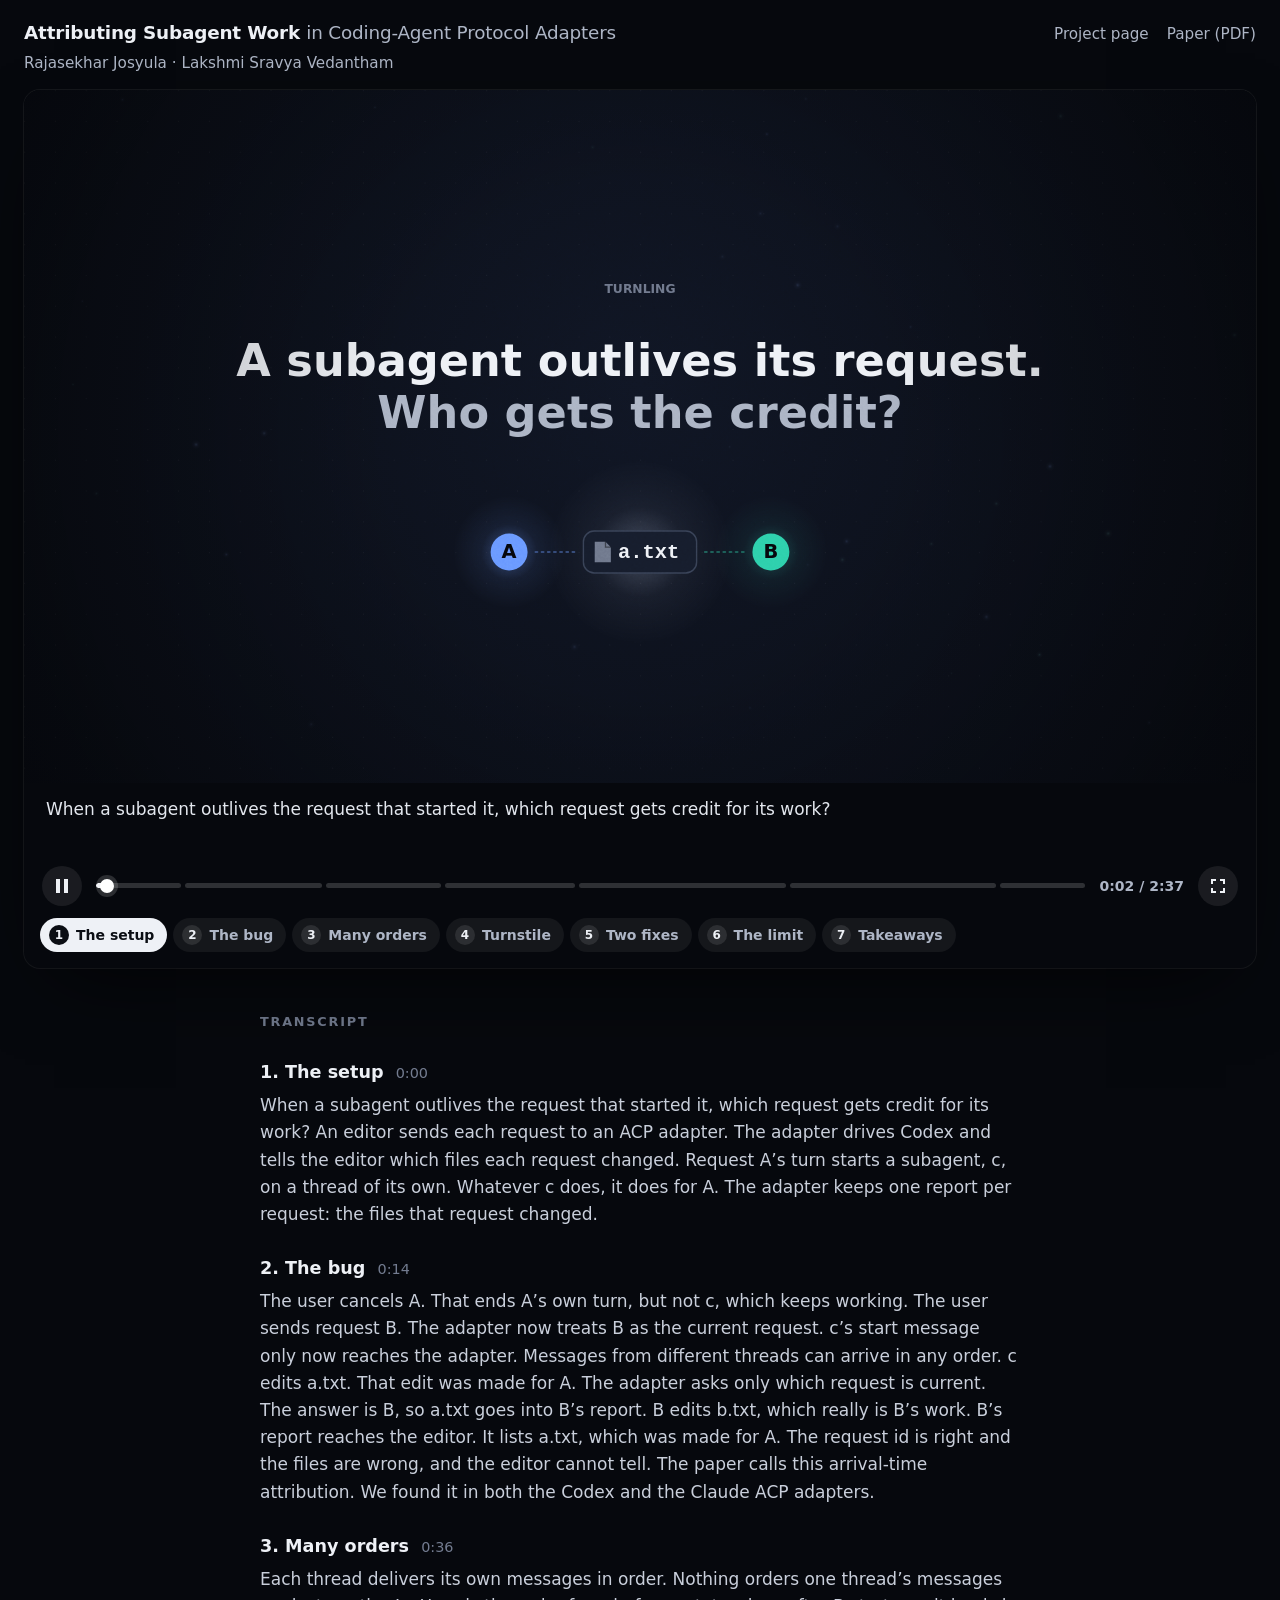
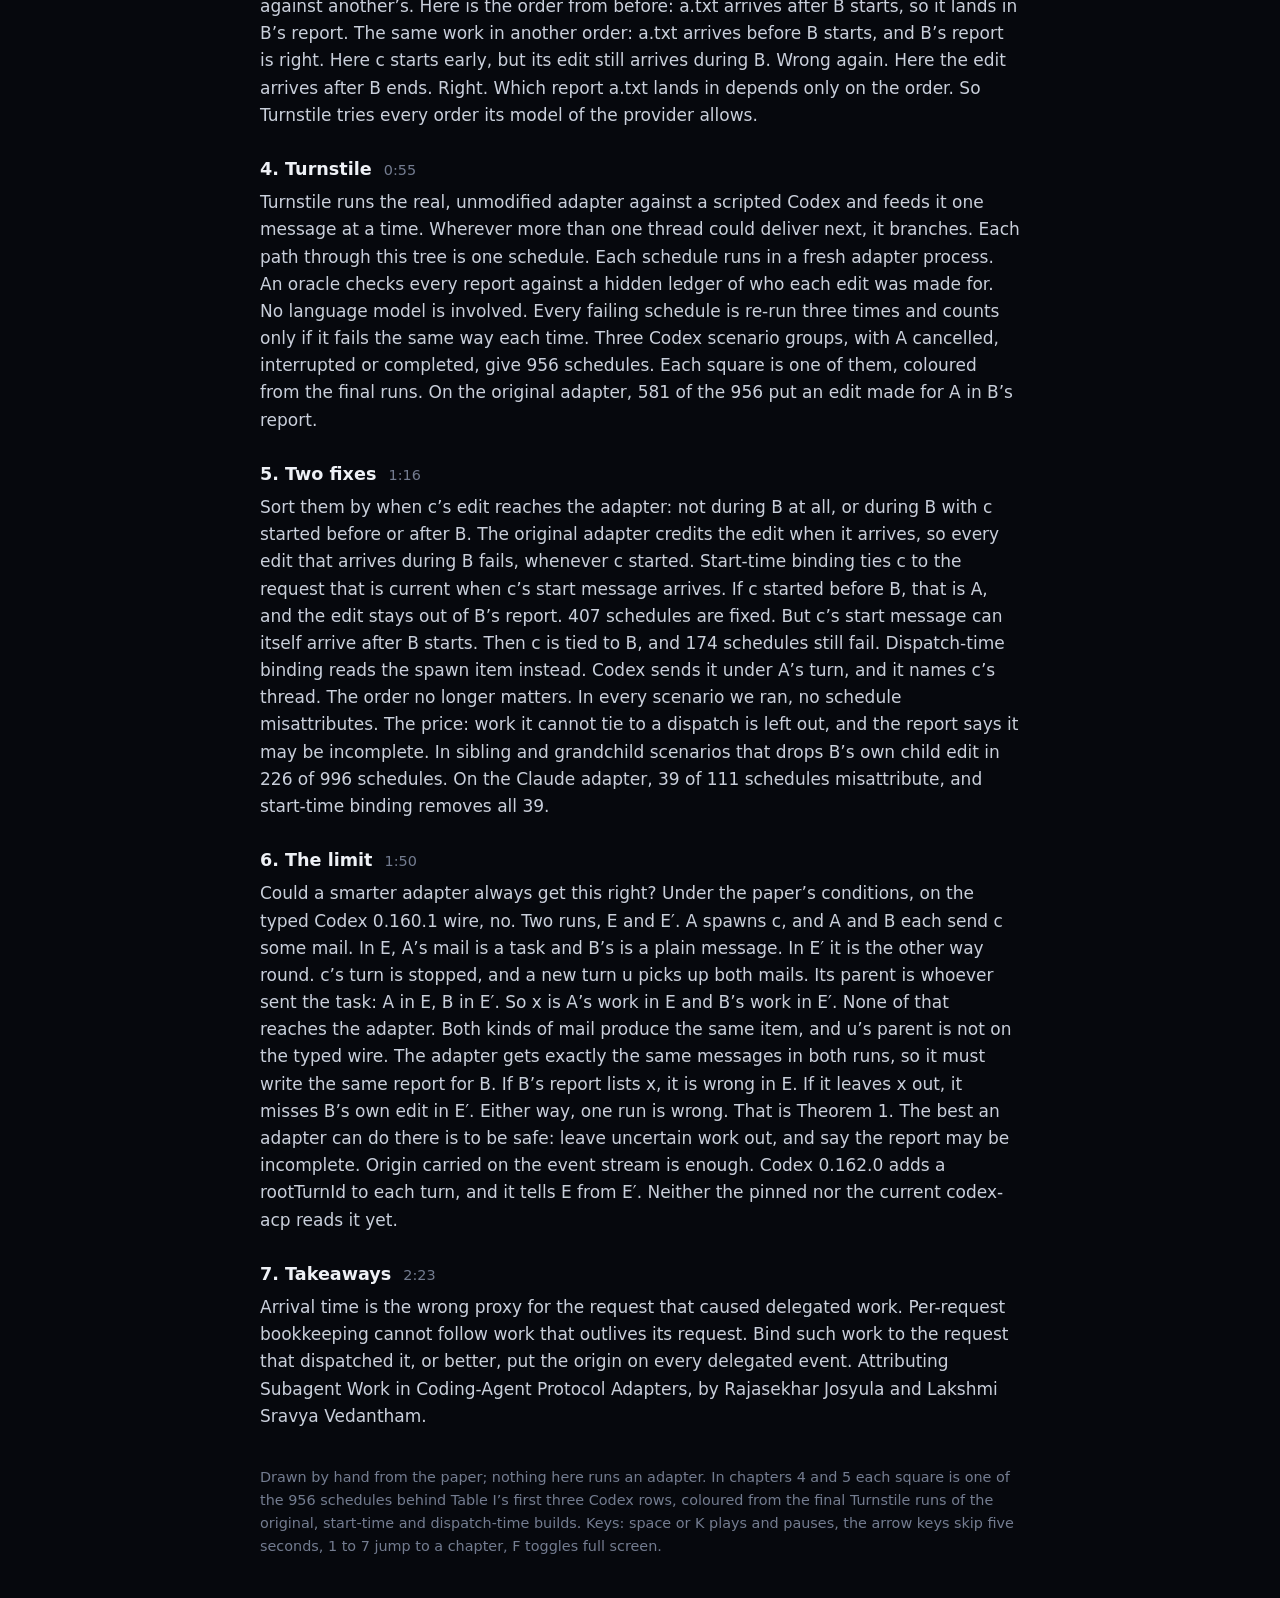
==== commit 1b8b74c1: "Replace the animations with a two and a half minute explainer film A canvas film in seven chapters (" ====
--- a/explainer.html
+++ b/explainer.html
@@ -3,2936 +3,75 @@
 <head>
 <meta charset="utf-8">
 <meta name="viewport" content="width=device-width, initial-scale=1, viewport-fit=cover">
-<meta name="color-scheme" content="light dark">
-<meta http-equiv="Content-Security-Policy" content="default-src 'none'; script-src 'unsafe-inline'; style-src 'unsafe-inline'; img-src data:; base-uri 'none'; form-action 'none'">
+<meta name="color-scheme" content="dark">
+<meta http-equiv="Content-Security-Policy" content="default-src 'none'; script-src 'self'; style-src 'self' 'unsafe-inline'; img-src data:; base-uri 'none'; form-action 'none'">
 <meta name="referrer" content="no-referrer">
-<link rel="icon" href="data:,">
-<title>Attributing Subagent Work: an explainer in nine scenes</title>
-<!--
-  Maintainer notes.
-  Scenes follow main.tex: 1 and 3 are Fig. 1; 2 explains schedules (Sec. IV);
-  4 compares the three builds (Sec. V, Fig. 3 arrival classes); 5 is the
-  witness of Lemma 1 and Theorem 1; 6 is Proposition 1 and the Claude patch;
-  7 is Turnstile; 8 is Table I and Fig. 3; 9 is the limitations section.
-  DATA is generated, not typed: from the repository root run
-    python3 -I research/harness-contracts/paper/explainer/gen_data.py tools/turnstile/runs research/harness-contracts/paper/explainer/index.html
-  It reuses figures/gen_table1.py and figures/gen_outcomes.py, so the numbers
-  pass the same assertions as Table I and Fig. 3. grid[].s entries read
-  "<order>|<items before B's report, base 36><class q/e/l><Orig><Start><Disp>",
-  with m = misattribution, o = missing own output, . = neither.
-  The toy tree in scene 7 is illustrative and computed in the page.
--->
+<title>Explainer: Attributing Subagent Work in Coding-Agent Protocol Adapters</title>
+<meta name="description" content="A two and a half minute animated explainer: how a subagent's edit lands in the wrong request's report, how Turnstile finds every order in which it happens, two fixes, and why no adapter can always be exact on the Codex 0.160.1 wire.">
+<link rel="icon" href="data:image/svg+xml,%3Csvg xmlns='http://www.w3.org/2000/svg' viewBox='0 0 16 16'%3E%3Crect x='1' y='6' width='9' height='4' rx='1' fill='%23DCDBD4'/%3E%3Crect x='11' y='6' width='4' height='4' rx='1' fill='%23D03B3B'/%3E%3C/svg%3E">
+<link rel="stylesheet" href="assets/film.css">
 <style>
-:root {
-  color-scheme: light dark;
-  --sans: -apple-system, BlinkMacSystemFont, "Segoe UI", system-ui, Roboto, "Helvetica Neue", Arial, sans-serif;
-  --mono: ui-monospace, "SF Mono", Menlo, Consolas, "Liberation Mono", monospace;
-  --bg: #f6f5f2;
-  --card: #fcfcfb;
-  --border: #e3e1db;
-  --ink: #1b1b19;
-  --ink-2: #52514e;
-  --ink-3: #6f6d67;
-  --line: #cfcdc6;
-  --rule: #8e8b84;
-  --line-soft: #e8e6e0;
-  --chip: #f0efea;
-  --err: #d9482b;
-  --err-soft: #fbe6df;
-  --ok: #2a78d6;
-  --ok-soft: #e2edfb;
-  --warn: #b7791f;
-  --warn-soft: #f7ecd9;
-  --dot: #8e8b84;
-  --shadow: rgba(20, 20, 18, .10);
-}
-@media (prefers-color-scheme: dark) {
-  :root {
-    --bg: #121211;
-    --card: #1a1a19;
-    --border: #2e2e2b;
-    --ink: #f0efec;
-    --ink-2: #c3c2b7;
-    --ink-3: #9d9b92;
-    --line: #4a4944;
-    --rule: #6e6c66;
-    --line-soft: #2c2c29;
-    --chip: #242422;
-    --err: #e0603f;
-    --err-soft: #3d2219;
-    --ok: #3987e5;
-    --ok-soft: #182b42;
-    --warn: #b88528;
-    --warn-soft: #3a2c14;
-    --dot: #6e6c66;
-    --shadow: rgba(0, 0, 0, .45);
-  }
-}
+:root { --sans: -apple-system, BlinkMacSystemFont, "Segoe UI", system-ui, Roboto, "Helvetica Neue", Arial, sans-serif; }
 * { box-sizing: border-box; }
-html, body { margin: 0; padding: 0; }
-body {
-  background: var(--bg);
-  color: var(--ink);
-  font: 16px/1.5 var(--sans);
-  -webkit-text-size-adjust: 100%;
-  text-size-adjust: 100%;
-  -webkit-font-smoothing: antialiased;
-}
-.app {
-  max-width: 1120px;
-  margin: 0 auto;
-  min-height: 100vh;
-  min-height: 100svh;
-  display: flex;
-  flex-direction: column;
-  gap: 16px;
-  padding: max(18px, env(safe-area-inset-top)) max(16px, env(safe-area-inset-right)) max(14px, env(safe-area-inset-bottom)) max(16px, env(safe-area-inset-left));
-}
-header.top .eyebrow {
-  margin: 0 0 2px;
-  font-size: .74rem;
-  letter-spacing: .08em;
-  text-transform: uppercase;
-  color: var(--ink-3);
-  font-weight: 600;
-}
-header.top h1 {
-  margin: 0;
-  font-size: clamp(1.25rem, 1.05rem + 1.1vw, 1.9rem);
-  line-height: 1.15;
-  letter-spacing: -0.015em;
-  font-weight: 680;
-}
-header.top .sub {
-  margin: 4px 0 0;
-  color: var(--ink-2);
-  font-size: .95rem;
-}
-.stage {
-  flex: 1;
-  display: grid;
-  grid-template-columns: minmax(0, 1fr);
-  gap: 16px;
-  align-content: start;
-}
-.figure {
-  position: relative;
-  margin: 0;
-  padding: 10px;
-  background: var(--card);
-  border: 1px solid var(--border);
-  border-radius: 18px;
-  display: grid;
-  place-items: center;
-  touch-action: pan-y;
-  -webkit-user-select: none;
-  user-select: none;
-}
-/* All figures share one grid cell, so a scene change is a short crossfade
-   and the figure keeps one size. */
-.figure svg {
-  grid-area: 1 / 1;
-  display: block;
-  width: 100%;
-  min-width: 0;
-  max-width: 100%;
-  height: auto;
-  max-height: 58vh;
-  overflow: visible;
-  opacity: 0;
-  visibility: hidden;
-  transition: opacity .18s ease, visibility 0s linear .18s;
-}
-.figure svg.active {
-  opacity: 1;
-  visibility: visible;
-  transition: opacity .2s ease .05s, visibility 0s;
-}
-.panel {
-  display: flex;
-  flex-direction: column;
-  gap: 12px;
-  min-width: 0;
-}
-.scene-label {
-  margin: 0;
-  font-size: .74rem;
-  letter-spacing: .08em;
-  text-transform: uppercase;
-  color: var(--ink-3);
-  font-weight: 600;
-}
-.scene-title {
-  margin: -6px 0 0;
-  font-size: 1.3rem;
-  line-height: 1.25;
-  font-weight: 660;
-  letter-spacing: -0.01em;
-}
-.caption {
-  margin: 0;
-  font-size: 1.05rem;
-  line-height: 1.58;
-  max-width: 34em;
-}
-.caption.in { animation: capIn .45s ease both; }
-@keyframes capIn { from { opacity: 0; transform: translateY(3px); } to { opacity: 1; transform: none; } }
-.dock { display: flex; flex-direction: column; gap: 12px; }
-.steps { display: flex; gap: 5px; max-width: 34em; }
-.steps span {
-  position: relative;
-  flex: 1;
-  height: 3px;
-  border-radius: 2px;
-  background: var(--line-soft);
-  overflow: hidden;
-}
-.steps span i {
-  position: absolute;
-  inset: 0;
-  background: var(--ink-3);
-  transform-origin: 0 50%;
-  transform: scaleX(0);
-}
-.steps span.done i, .steps span.now i { transform: scaleX(1); }
-.controls {
-  display: flex;
-  align-items: center;
-  gap: 10px;
-  flex-wrap: wrap;
-}
-.btn {
-  width: 44px;
-  height: 44px;
-  border-radius: 50%;
-  border: 1px solid var(--border);
-  background: var(--card);
-  color: var(--ink);
-  display: inline-flex;
-  align-items: center;
-  justify-content: center;
-  padding: 0;
-  cursor: pointer;
-  transition: background .2s, border-color .2s, opacity .2s;
-}
-.btn:hover { border-color: var(--line); }
-.btn[aria-disabled="true"] { opacity: .35; cursor: default; }
-.btn.primary { width: 52px; height: 52px; background: var(--ink); border-color: var(--ink); color: var(--card); }
-.btn svg { width: 18px; height: 18px; display: block; }
-.btn:focus-visible, .dot-btn:focus-visible, summary:focus-visible { outline: 2px solid var(--ok); outline-offset: 2px; }
-.dots { display: flex; align-items: center; gap: 0; margin-left: auto; }
-.dot-btn {
-  width: 26px;
-  height: 30px;
-  border: 0;
-  padding: 0;
-  background: transparent;
-  display: inline-flex;
-  align-items: center;
-  justify-content: center;
-  cursor: pointer;
-  border-radius: 8px;
-}
-.dot-btn span {
-  display: block;
-  width: 8px;
-  height: 8px;
-  border-radius: 4px;
-  background: var(--rule);
-  transition: width .25s ease, background .25s ease;
-}
-.dot-btn[aria-current="step"] span { width: 18px; background: var(--ink); }
-.hint { margin: 0; font-size: .8rem; color: var(--ink-3); }
-.hint .touch { display: none; }
-@media (pointer: coarse) {
-  .hint .keys { display: none; }
-  .hint .touch { display: inline; }
-}
-details.numbers { font-size: .86rem; color: var(--ink-2); max-width: 36em; }
-details.numbers.off { display: none; }
-details.numbers summary { cursor: pointer; color: var(--ink-2); }
-details.numbers .wrap { overflow-x: auto; }
-details.numbers table { border-collapse: collapse; margin-top: 8px; width: 100%; font-variant-numeric: tabular-nums; font-size: .8rem; }
-details.numbers th, details.numbers td { text-align: right; padding: 3px 6px; border-bottom: 1px solid var(--line-soft); white-space: nowrap; }
-details.numbers th { font-weight: 600; color: var(--ink-2); }
-details.numbers th:first-child, details.numbers td:first-child { text-align: left; padding-left: 0; white-space: normal; }
-details.numbers td.grp { font-style: italic; color: var(--ink-3); padding-top: 8px; }
-details.numbers th.span { text-align: center; border-bottom: 1px solid var(--line); }
-details.numbers td.m { color: var(--err); font-weight: 600; }
-details.numbers td.o { color: var(--warn); font-weight: 600; }
-details.numbers p { margin: 6px 0 0; font-size: .8rem; color: var(--ink-3); }
-footer {
-  border-top: 1px solid var(--border);
-  padding-top: 12px;
-  font-size: .82rem;
-  color: var(--ink-3);
-}
-footer p { margin: 0 0 4px; }
-footer .paper { color: var(--ink-2); font-weight: 600; }
-.tip {
-  position: absolute;
-  z-index: 5;
-  width: max-content;
-  max-width: min(300px, 88%);
-  background: var(--card);
-  color: var(--ink);
-  border: 1px solid var(--border);
-  border-radius: 10px;
-  padding: 9px 11px;
-  font-size: .78rem;
-  line-height: 1.45;
-  box-shadow: 0 8px 28px var(--shadow);
-  pointer-events: none;
-}
-.tip[hidden] { display: none; }
-.tip .h { font-weight: 650; margin-bottom: 4px; }
-.tip .order { color: var(--ink-2); margin-bottom: 6px; }
-.tip .order b { font-weight: 650; color: var(--ink); }
-.tip .v { display: flex; gap: 7px; align-items: center; }
-.tip .k { width: 9px; height: 9px; border-radius: 50%; flex: none; }
-.tip .k.e { background: var(--err); }
-.tip .k.f { background: var(--ok); }
-.tip .k.n { background: transparent; border: 1.5px solid var(--dot); }
-.tip .note { margin-top: 6px; color: var(--ink-2); }
-noscript p { padding: 12px 14px; border: 1px solid var(--border); border-radius: 12px; background: var(--card); }
-.sr { position: absolute; width: 1px; height: 1px; overflow: hidden; clip: rect(0 0 0 0); white-space: nowrap; }
-.probe { position: absolute; left: -10000px; top: 0; visibility: hidden; pointer-events: none; }
-
-/* Two columns: wide screens and landscape tablets or phones. */
-@media (min-width: 880px), (min-width: 640px) and (orientation: landscape) {
-  .stage {
-    grid-template-columns: minmax(0, 1.18fr) minmax(280px, 1fr);
-    gap: clamp(24px, 3.5vw, 40px);
-    align-items: center;
-    align-content: center;
-  }
-  .figure { padding: 18px; }
-  .figure svg { max-height: min(80vh, 760px); }
-}
-@media (min-width: 640px) and (orientation: landscape) and (max-height: 520px) {
-  .figure { padding: 8px; }
-  .figure svg { max-height: calc(100vh - 40px); }
-}
-/* One column: title, caption, step bar and controls form a sheet fixed to
-   the bottom edge. The controls never move and the caption stays in view;
-   the page reserves the sheet's height so the figure can scroll clear of it. */
-@media (max-width: 639px), (max-width: 879px) and (orientation: portrait) {
-  .app { gap: 12px; padding-bottom: calc(var(--dock-h, 220px) + 14px); }
-  .stage { gap: 12px; }
-  .panel { gap: 10px; }
-  .dock {
-    position: fixed;
-    left: 0;
-    right: 0;
-    bottom: 0;
-    z-index: 6;
-    gap: 8px;
-    padding: 10px max(16px, env(safe-area-inset-right), calc(50vw - 330px)) max(10px, env(safe-area-inset-bottom)) max(16px, env(safe-area-inset-left), calc(50vw - 330px));
-    background: var(--bg);
-    border-top: 1px solid var(--border);
-    box-shadow: 0 -10px 28px var(--shadow);
-  }
-  .dock .scene-label { position: absolute; width: 1px; height: 1px; overflow: hidden; clip: rect(0 0 0 0); white-space: nowrap; }
-  .scene-title { margin: 0; font-size: 1rem; line-height: 1.3; }
-  .caption { font-size: .95rem; line-height: 1.5; max-width: none; }
-  .steps { max-width: none; }
-}
-/* Phones: the figure runs edge to edge so its type stays readable. */
-@media (max-width: 599px) {
-  header.top .eyebrow { display: none; }
-  header.top .sub { font-size: .84rem; }
-  .figure {
-    margin: 0 -16px;
-    border-left: 0;
-    border-right: 0;
-    border-radius: 0;
-    padding: 4px;
-  }
-  .figure svg { max-height: 66vh; max-height: max(460px, 58svh); }
-  .controls { gap: 5px; }
-  .dot-btn { width: 20px; }
-  .dot-btn[aria-current="step"] span { width: 14px; }
-}
-@media (max-width: 599px) and (max-height: 700px) {
-  header.top .sub { display: none; }
-}
-
-/* SVG drawing */
-svg text { font-family: var(--sans); fill: var(--ink); }
-svg .mono { font-family: var(--mono); font-size: .94em; }
-svg .hdr { font-size: 12.5px; font-weight: 650; }
-svg .lbl { font-size: 11px; }
-svg .small { font-size: 10px; }
-svg .tiny { font-size: 9px; }
-svg .chiptext { font-size: 10.5px; }
-svg .rowno { font-size: 9px; fill: var(--ink-3); font-variant-numeric: tabular-nums; }
-svg .big { font-size: 26px; font-weight: 700; letter-spacing: -0.02em; font-variant-numeric: tabular-nums; }
-svg .num { font-variant-numeric: tabular-nums; }
-svg.compact .hdr { font-size: 14.5px; }
-svg.compact .lbl { font-size: 13px; }
-svg.compact .small { font-size: 12.5px; }
-svg.compact .tiny { font-size: 12px; }
-svg.compact .chiptext { font-size: 12.5px; }
-svg.compact .rowno { font-size: 12px; }
-svg.compact .big { font-size: 28px; }
-svg .strong { font-weight: 650; }
-svg .sec { fill: var(--ink-2); }
-svg .muted { fill: var(--ink-3); }
-svg .lbl, svg .halo { paint-order: stroke; stroke: var(--card); stroke-width: 4px; stroke-linejoin: round; }
-svg .lifeline { stroke: var(--rule); stroke-width: 1; }
-svg .lifeline.stream { stroke: var(--ink-3); stroke-width: 2.2; }
-svg .pill rect { fill: var(--chip); stroke: var(--border); }
-svg .card-r { fill: var(--card); stroke: var(--border); }
-svg .band { fill: var(--err-soft); }
-svg .band.neutral { fill: var(--chip); stroke: var(--border); }
-svg .k-ok { fill: var(--ok); }
-svg .k-err { fill: var(--err); }
-svg .k-n { fill: var(--card); stroke: var(--dot); stroke-width: 1.4; }
-svg .k-ink { fill: var(--ink-2); }
-svg .chip { fill: var(--chip); stroke: var(--border); }
-svg .chip.due { fill: none; stroke: var(--rule); stroke-dasharray: 3 3; }
-svg .focusbox { fill: none; stroke: var(--ink-2); stroke-width: 1.3; stroke-dasharray: 4 3; }
-svg .hand .handoff { fill: none; stroke: var(--rule); stroke-width: 1.3; stroke-dasharray: 3 3; }
-svg .hand .handoff-head { fill: var(--rule); }
-svg .hand.strong .handoff { stroke: var(--ink-2); stroke-width: 1.6; }
-svg .hand.strong .handoff-head { fill: var(--ink-2); }
-svg .origin { fill: var(--card); stroke: var(--line); }
-svg .mark-ok { fill: none; stroke: var(--ok); stroke-width: 2; stroke-linecap: round; stroke-linejoin: round; }
-svg .mark-err { fill: none; stroke: var(--err); stroke-width: 2; stroke-linecap: round; stroke-linejoin: round; }
-svg .mark-warn { fill: none; stroke: var(--warn); stroke-width: 1.8; stroke-linecap: round; }
-svg .mark-na { fill: none; stroke: var(--ink-3); stroke-width: 1.8; stroke-linecap: round; }
-svg .box { fill: var(--card); stroke: var(--line); }
-svg .box.key { stroke: var(--ink-2); stroke-width: 1.4; }
-svg .wire { stroke: var(--ink-2); stroke-width: 1.3; fill: none; }
-svg .ctl { stroke: var(--ink-3); stroke-width: 1.2; fill: none; stroke-dasharray: 3 3; }
-svg .ghost { stroke: var(--rule); stroke-width: 1; stroke-dasharray: 2 4; }
-svg .lane-chip rect { fill: var(--chip); stroke: var(--border); }
-svg .lane-chip.hl rect { stroke: var(--ink-2); stroke-width: 1.3; }
-svg .lane-chip.rep rect { fill: var(--card); stroke: var(--ink-3); stroke-dasharray: 3 2.5; }
-svg .lane-chip { transition: transform .7s cubic-bezier(.3,.7,.2,1); transition-delay: var(--cd, 0ms); }
-svg .slotwrap { transition: transform .65s cubic-bezier(.3,.7,.2,1); }
-svg .mapentry rect { fill: var(--ok-soft); stroke: none; }
-svg .restag rect { fill: var(--ok-soft); stroke: var(--ok); stroke-width: 1; }
-svg .gd { transition: fill .6s ease, stroke .6s ease, opacity .25s ease; }
-svg .gd-h { opacity: 0; }
-svg .gd-n { fill: var(--card); stroke: var(--dot); stroke-width: 1.4; }
-svg .gd-e { fill: var(--err); }
-svg .gd-f { fill: var(--ok); }
-svg .gd-k { fill: var(--ink-2); }
-svg .ring { fill: none; stroke: var(--ink); stroke-width: 1.5; opacity: 0; }
-svg .ring.on { opacity: 1; }
-
-/* Step visibility. --d staggers items that share a step. */
-svg .stepped { opacity: 0; transition: opacity .45s ease; transition-delay: var(--d, 0ms); }
-svg .stepped.on { opacity: 1; }
-svg .stepped.rise { transform: translateY(7px); transition: opacity .45s ease, transform .6s cubic-bezier(.2,.7,.2,1); transition-delay: var(--d, 0ms); }
-svg .stepped.rise.on { transform: none; }
-svg .stepped.drawn { transition: opacity .2s ease, stroke-dashoffset .9s cubic-bezier(.65,0,.35,1); transition-delay: var(--d, 0ms); }
-svg .msg.stepped { opacity: 1; }
-svg .msg .shaft { stroke: var(--ink-2); stroke-width: 1.4; transition: stroke-dashoffset .55s cubic-bezier(.65,0,.35,1), opacity .3s ease; transition-delay: var(--d, 0ms); }
-svg .msg .head { fill: var(--ink-2); }
-svg .msg.bad .shaft { stroke: var(--err); stroke-width: 1.9; }
-svg .msg.bad .head { fill: var(--err); }
-svg .msg.ok .shaft { stroke: var(--ok); stroke-width: 1.9; }
-svg .msg.ok .head { fill: var(--ok); }
-svg .msg .head, svg .msg .lbl { opacity: 0; transition: opacity .3s ease; }
-svg .msg.on .lbl { opacity: 1; transition-delay: calc(var(--d, 0ms) + .18s); }
-svg .msg.on .head { opacity: 1; transition-delay: calc(var(--d, 0ms) + .42s); }
-svg .msg.on.dim .shaft, svg .msg.on.dim .head { opacity: .45; }
-svg .msg.on.dim .lbl { fill: var(--ink-3); }
-
-/* Motion overlays: messages in flight, stamps, scans. */
-svg .fx { pointer-events: none; }
-svg .pk-core { fill: var(--ink-2); }
-svg .pk-halo { fill: var(--ink-2); opacity: .16; }
-svg .pk-bad .pk-core, svg .pk-bad .pk-halo { fill: var(--err); }
-svg .pk-ok .pk-core, svg .pk-ok .pk-halo { fill: var(--ok); }
-svg .rip { fill: none; stroke: var(--ink-2); stroke-width: 1.3; }
-svg .rip-bad { stroke: var(--err); }
-svg .rip-ok { stroke: var(--ok); }
-svg .fly rect { fill: var(--card); stroke: var(--ink-2); stroke-width: 1.2; }
-svg .fly.bad rect { fill: var(--err-soft); stroke: var(--err); }
-svg .fly.ok rect { fill: var(--ok-soft); stroke: var(--ok); }
-svg .beam { stroke: var(--ok); stroke-width: 1.5; stroke-dasharray: 3 3; fill: none; }
-svg .scan { stroke: var(--ink-2); stroke-width: 1.2; }
-svg .live-core { fill: var(--ink-2); }
-svg .live-ring { fill: none; stroke: var(--ink-2); stroke-width: 1.2; transform-box: fill-box; transform-origin: center; animation: live 1.8s ease-out infinite; }
-@keyframes live { from { transform: scale(1); opacity: .8; } to { transform: scale(3.2); opacity: 0; } }
-svg .flow { stroke: var(--card); stroke-width: 2.4; stroke-dasharray: 2 9; stroke-linecap: round; animation: flow 1.1s linear infinite; }
-@keyframes flow { to { stroke-dashoffset: -11; } }
-svg .wander { animation: wander 6.4s ease-in-out infinite; }
-@keyframes wander { 0%, 16% { transform: translateX(0); } 50%, 66% { transform: translateX(-150px); } 100% { transform: translateX(0); } }
-svg .pulse { transform-box: fill-box; transform-origin: center; animation: pulse .7s ease-out 1; }
-@keyframes pulse { 0% { transform: scale(1); } 35% { transform: scale(1.22); } 100% { transform: scale(1); } }
-
-/* Arrival orders (scenes 2 and 4) */
-svg .chip2 rect { fill: var(--card); stroke: var(--line); }
-svg .badge { fill: var(--chip); stroke: var(--line); }
-svg .badge-t { fill: var(--ink-2); font-variant-numeric: tabular-nums; }
-svg .gl { fill: var(--ink-3); }
-svg .rowbg { fill: transparent; transition: fill .45s ease; }
-svg .rowbg.inB { fill: var(--chip); }
-svg .hotring { fill: none; stroke: var(--ink); stroke-width: 1.7; opacity: 0; transition: opacity .4s ease; transition-delay: var(--hd, 0ms); }
-svg .hot .hotring { opacity: 1; }
-svg .rtag circle, svg .rnum-c { fill: var(--ink-2); }
-svg .rtag text, svg .rnum-t { fill: var(--card); font-weight: 650; }
-svg .guide { stroke: var(--line); stroke-width: 1; stroke-dasharray: 2 3; }
-svg .leader { stroke: var(--ink-3); stroke-width: 1.1; }
-svg .pin { transition: transform .9s cubic-bezier(.45,0,.2,1); }
-svg .pin-c { fill: var(--card); stroke: var(--ink-3); stroke-width: 1.4; transition: fill .3s ease, stroke .3s ease; }
-svg .pin.bad .pin-c { fill: var(--err-soft); stroke: var(--err); }
-svg .pin.good .pin-c { fill: var(--ok-soft); stroke: var(--ok); }
-svg .tagc { stroke: var(--line); stroke-width: 1; }
-svg .tagc.a { fill: var(--card); }
-svg .tagc.b { fill: var(--chip); }
-svg .tagwrap { transition: transform .7s cubic-bezier(.3,.7,.2,1); }
-svg .block { fill: var(--chip); stroke: var(--line); }
-svg .track { stroke: var(--line); stroke-width: 1.4; }
-svg .divider { stroke: var(--ink-3); stroke-width: 1.2; stroke-dasharray: 4 3; }
-svg .sep { stroke: var(--line-soft); stroke-width: 1; }
-
-/* Search tree (scene 7) */
-svg .te { stroke: var(--line); stroke-width: 1.5; transition: opacity .3s ease, stroke .3s ease; }
-svg .te.lit { stroke: var(--ink-2); }
-svg .tn { transition: opacity .3s ease; }
-svg .tn circle { fill: var(--card); stroke: var(--ink-3); stroke-width: 1.3; transition: fill .3s ease, stroke .3s ease; }
-svg .tn text { fill: var(--ink-2); }
-svg .thide { opacity: 0; }
-svg .tn.done circle { fill: var(--ink-2); stroke: var(--ink-2); }
-svg .tn.done text { fill: var(--card); }
-svg .tdim { opacity: .2; }
-svg .kl { transition: opacity .3s ease; }
-
-/* Results (scene 8) */
-svg .seg { transition: fill .4s ease; }
-svg .seg-m { fill: var(--err); }
-svg .seg-n { fill: var(--line-soft); }
-svg .seg-o { fill: url(#omitHatch); }
-svg .trk { fill: var(--line-soft); }
-svg .hatch-b { fill: var(--warn); }
-svg .hatch-l { stroke: var(--card); stroke-width: 1.3; opacity: .55; }
-svg .lg-o { fill: url(#omitHatch); }
-
-@media (prefers-reduced-motion: reduce) {
-  *, *::before, *::after {
-    transition-duration: 0s !important;
-    transition-delay: 0s !important;
-    animation: none !important;
-  }
+html { -webkit-text-size-adjust: 100%; text-size-adjust: 100%; }
+body { margin: 0; background: #06080d; color: #eef1f6; font: 17px/1.6 var(--sans); -webkit-font-smoothing: antialiased; }
+a { color: #9dbcff; }
+.top { max-width: 1280px; margin: 0 auto; padding: max(18px, env(safe-area-inset-top)) 24px 14px; display: flex; flex-wrap: wrap; align-items: baseline; justify-content: space-between; gap: 8px 24px; }
+.top h1 { margin: 0; font-size: 1.15rem; font-weight: 700; letter-spacing: -0.01em; }
+.top h1 span { color: #aeb6c6; font-weight: 500; }
+.top nav { display: flex; gap: 18px; font-size: 0.95rem; }
+.top nav a { color: #aeb6c6; text-decoration: none; }
+.top nav a:hover { color: #eef1f6; }
+main { max-width: 1280px; margin: 0 auto; padding: 0 24px 40px; }
+.film { box-shadow: 0 0 0 1px rgba(255, 255, 255, .06), 0 30px 80px -30px rgba(0, 0, 0, .8); }
+.transcript { max-width: 760px; margin: 44px auto 0; }
+.transcript h2 { font-size: 0.8rem; letter-spacing: 0.14em; text-transform: uppercase; color: #737c90; margin: 0 0 6px; }
+.transcript h3 { margin: 26px 0 6px; font-size: 1.1rem; }
+.transcript h3 button { font: inherit; color: #eef1f6; background: none; border: 0; padding: 0; cursor: pointer; text-align: left; }
+.transcript h3 button span { color: #737c90; font-weight: 500; font-size: 0.9rem; margin-left: 6px; font-variant-numeric: tabular-nums; }
+.transcript h3 button:hover { color: #9dbcff; }
+.transcript p { margin: 0; color: #c9cfdb; }
+.fine { max-width: 760px; margin: 36px auto 0; font-size: 0.9rem; color: #737c90; }
+.authors { margin: 4px 0 0; color: #aeb6c6; font-size: 0.95rem; }
+@media (max-width: 640px) {
+  .top { padding-left: 16px; padding-right: 16px; }
+  main { padding: 0 0 32px; }
+  .film { border-radius: 0; }
+  .transcript, .fine { padding: 0 16px; }
 }
 </style>
 </head>
 <body>
-<div class="app">
-  <header class="top">
-    <p class="eyebrow">An explainer in nine scenes</p>
-    <h1>Attributing Subagent Work</h1>
-    <p class="sub">in coding-agent protocol adapters</p>
-  </header>
-
-  <noscript><p>This explainer draws its figures with JavaScript. Open the file in a browser with JavaScript turned on.</p></noscript>
-
-  <main class="stage">
-    <figure class="figure" id="figure">
-      <svg id="svg-seq" role="img" aria-label="Sequence diagram with four lifelines: client, adapter, root thread, and child c."></svg>
-      <svg id="svg-order" role="img" aria-label="The messages of three threads, first in each thread's own order, then merged into one arrival order."></svg>
-      <svg id="svg-bind" role="img" aria-label="One arrival order, and where each of three adapter builds decides which request owns the child's edit."></svg>
-      <svg id="svg-twin" role="img" aria-label="Two runs whose messages to the adapter are identical, and the hidden difference between them."></svg>
-      <svg id="svg-fix" role="img" aria-label="Sequence diagram with three lifelines: client, adapter, and the Claude CLI, whose messages travel on one ordered stream."></svg>
-      <svg id="svg-tool" role="img" aria-label="How Turnstile drives the adapter, and the tree of message orders it explores."></svg>
-      <svg id="svg-res" role="img" aria-label="Measured results: one dot per explored order, then outcome bars per build."></svg>
-      <svg id="svg-lim" role="img" aria-label="What the work shows, and what it does not."></svg>
-      <div class="tip" id="tip" hidden></div>
-    </figure>
-
-    <section class="panel" aria-label="Scene text and controls">
-      <div class="dock" id="dock">
-        <p class="scene-label" id="sceneLabel">Scene 1 of 9</p>
-        <h2 class="scene-title" id="sceneTitle">The setting</h2>
-        <p class="caption" id="caption" aria-live="polite"></p>
-        <div class="steps" id="steps" aria-hidden="true"></div>
-        <div class="controls">
-          <button class="btn" id="prev" type="button" aria-label="Previous step">
-            <svg viewBox="0 0 20 20" aria-hidden="true"><path d="M12.5 4.5 7 10l5.5 5.5" fill="none" stroke="currentColor" stroke-width="2" stroke-linecap="round" stroke-linejoin="round"/></svg>
-          </button>
-          <button class="btn primary" id="play" type="button" aria-label="Play">
-            <svg viewBox="0 0 20 20" aria-hidden="true" id="playIcon"><path d="M7 4.8v10.4L15.2 10z" fill="currentColor"/></svg>
-          </button>
-          <button class="btn" id="next" type="button" aria-label="Next step">
-            <svg viewBox="0 0 20 20" aria-hidden="true"><path d="M7.5 4.5 13 10l-5.5 5.5" fill="none" stroke="currentColor" stroke-width="2" stroke-linecap="round" stroke-linejoin="round"/></svg>
-          </button>
-          <div class="dots" id="dots" role="group" aria-label="Scenes"></div>
-        </div>
-      </div>
-      <p class="hint"><span class="keys">Arrow keys step through, space or K plays or pauses, 1 to 9 jump to a scene.</span><span class="touch">Swipe left or right on the figure to step through.</span></p>
-      <details class="numbers off" id="numbers" aria-hidden="true">
-        <summary>Table I: every number behind the results</summary>
-        <div class="wrap"><table id="numbersTable"></table></div>
-        <p>Orders explored per scenario group and build, from the final Turnstile runs of 22 and 23 Oct 2026 (codex-acp at 082be156, claude-agent-acp at ecaa2c93, Codex 0.160.1 wire format). The sibling and grandchild rows cover every order without preemption. * A required own edit is missing, which is a violation. Other omissions are allowed, because neither adapter’s report claims to be complete. Hover over or tap a grid dot to see its order.</p>
-      </details>
-      <p class="sr" id="subLive" aria-live="polite"></p>
-    </section>
-  </main>
-
-  <footer>
-    <p class="paper">Attributing Subagent Work in Coding-Agent Protocol Adapters</p>
-    <p>Rajasekhar Josyula and Lakshmi Sravya Vedantham</p>
-  </footer>
-</div>
-<div class="probe" id="probe" aria-hidden="true"><p class="caption"></p><div class="scene-title"></div></div>
-
-<script>
-(function () {
-  'use strict';
-
-  var DATA = {"grid":[{"name":"First diff","s":["aspxebSENc2n|9q...","aspxebSEcN2n|clmm.","aspxebSEc2Nn|clmm.","aspxebSEc2nN|clmm.","aspxebScEN2n|clmm.","aspxebScE2Nn|clmm.","aspxebScE2nN|clmm.","aspxebSc2ENn|clmm.","aspxebSc2EnN|clmm.","aspxebSc2nEN|clmm.","aspxebcSEN2n|clmm.","aspxebcSE2Nn|clmm.","aspxebcSE2nN|clmm.","aspxebcS2ENn|clmm.","aspxebcS2EnN|clmm.","aspxebcS2nEN|clmm.","aspxebc2SENn|clmm.","aspxebc2SEnN|clmm.","aspxebc2SnEN|clmm.","aspxebc2nSEN|clmm.","aspxecbSEN2n|cem..","aspxecbSE2Nn|cem..","aspxecbSE2nN|cem..","aspxecbS2ENn|cem..","aspxecbS2EnN|cem..","aspxecbS2nEN|cem..","aspxecb2SENn|cem..","aspxecb2SEnN|cem..","aspxecb2SnEN|cem..","aspxecb2nSEN|cem..","aspxec2bSENn|cq...","aspxec2bSEnN|cq...","aspxec2bSnEN|cq...","aspxec2bnSEN|cq...","aspxec2nbSEN|cq...","aspxcebSEN2n|aq...","aspxcebSE2Nn|bem..","aspxcebSE2nN|cem..","aspxcebS2ENn|bem..","aspxcebS2EnN|cem..","aspxcebS2nEN|cem..","aspxceb2SENn|bem..","aspxceb2SEnN|cem..","aspxceb2SnEN|cem..","aspxceb2nSEN|cem..","aspxce2bSENn|bq...","aspxce2bSEnN|cq...","aspxce2bSnEN|cq...","aspxce2bnSEN|cq...","aspxce2nbSEN|cq...","aspxc2ebSENn|bq...","aspxc2ebSEnN|cq...","aspxc2ebSnEN|cq...","aspxc2ebnSEN|cq...","aspxc2enbSEN|cq...","aspxc2nebSEN|cq...","aspcxebSEN2n|aq...","aspcxebSE2Nn|bem..","aspcxebSE2nN|cem..","aspcxebS2ENn|bem..","aspcxebS2EnN|cem..","aspcxebS2nEN|cem..","aspcxeb2SENn|bem..","aspcxeb2SEnN|cem..","aspcxeb2SnEN|cem..","aspcxeb2nSEN|cem..","aspcxe2bSENn|bq...","aspcxe2bSEnN|cq...","aspcxe2bSnEN|cq...","aspcxe2bnSEN|cq...","aspcxe2nbSEN|cq...","aspcx2ebSENn|bq...","aspcx2ebSEnN|cq...","aspcx2ebSnEN|cq...","aspcx2ebnSEN|cq...","aspcx2enbSEN|cq...","aspcx2nebSEN|cq...","aspc2xebSENn|bq...","aspc2xebSEnN|cq...","aspc2xebSnEN|cq...","aspc2xebnSEN|cq...","aspc2xenbSEN|cq...","aspc2xnebSEN|cq...","aspc2nxebSEN|cq..."]},{"name":"Changed snapshot","s":["aspxebSENc12n|9q...","aspxebSEcN12n|dlmm.","aspxebSEc1N2n|dlmm.","aspxebSEc12Nn|dlmm.","aspxebSEc12nN|dlmm.","aspxebScEN12n|dlmm.","aspxebScE1N2n|dlmm.","aspxebScE12Nn|dlmm.","aspxebScE12nN|dlmm.","aspxebSc1EN2n|dlmm.","aspxebSc1E2Nn|dlmm.","aspxebSc1E2nN|dlmm.","aspxebSc12ENn|dlmm.","aspxebSc12EnN|dlmm.","aspxebSc12nEN|dlmm.","aspxebcSEN12n|dlmm.","aspxebcSE1N2n|dlmm.","aspxebcSE12Nn|dlmm.","aspxebcSE12nN|dlmm.","aspxebcS1EN2n|dlmm.","aspxebcS1E2Nn|dlmm.","aspxebcS1E2nN|dlmm.","aspxebcS12ENn|dlmm.","aspxebcS12EnN|dlmm.","aspxebcS12nEN|dlmm.","aspxebc1SEN2n|dlmm.","aspxebc1SE2Nn|dlmm.","aspxebc1SE2nN|dlmm.","aspxebc1S2ENn|dlmm.","aspxebc1S2EnN|dlmm.","aspxebc1S2nEN|dlmm.","aspxebc12SENn|dlmm.","aspxebc12SEnN|dlmm.","aspxebc12SnEN|dlmm.","aspxebc12nSEN|dlmm.","aspxecbSEN12n|dem..","aspxecbSE1N2n|dem..","aspxecbSE12Nn|dem..","aspxecbSE12nN|dem..","aspxecbS1EN2n|dem..","aspxecbS1E2Nn|dem..","aspxecbS1E2nN|dem..","aspxecbS12ENn|dem..","aspxecbS12EnN|dem..","aspxecbS12nEN|dem..","aspxecb1SEN2n|dem..","aspxecb1SE2Nn|dem..","aspxecb1SE2nN|dem..","aspxecb1S2ENn|dem..","aspxecb1S2EnN|dem..","aspxecb1S2nEN|dem..","aspxecb12SENn|dem..","aspxecb12SEnN|dem..","aspxecb12SnEN|dem..","aspxecb12nSEN|dem..","aspxec1bSEN2n|dem..","aspxec1bSE2Nn|dem..","aspxec1bSE2nN|dem..","aspxec1bS2ENn|dem..","aspxec1bS2EnN|dem..","aspxec1bS2nEN|dem..","aspxec1b2SENn|dem..","aspxec1b2SEnN|dem..","aspxec1b2SnEN|dem..","aspxec1b2nSEN|dem..","aspxec12bSENn|dq...","aspxec12bSEnN|dq...","aspxec12bSnEN|dq...","aspxec12bnSEN|dq...","aspxec12nbSEN|dq...","aspxcebSEN12n|aq...","aspxcebSE1N2n|bem..","aspxcebSE12Nn|cem..","aspxcebSE12nN|dem..","aspxcebS1EN2n|bem..","aspxcebS1E2Nn|cem..","aspxcebS1E2nN|dem..","aspxcebS12ENn|cem..","aspxcebS12EnN|dem..","aspxcebS12nEN|dem..","aspxceb1SEN2n|bem..","aspxceb1SE2Nn|cem..","aspxceb1SE2nN|dem..","aspxceb1S2ENn|cem..","aspxceb1S2EnN|dem..","aspxceb1S2nEN|dem..","aspxceb12SENn|cem..","aspxceb12SEnN|dem..","aspxceb12SnEN|dem..","aspxceb12nSEN|dem..","aspxce1bSEN2n|bq...","aspxce1bSE2Nn|cem..","aspxce1bSE2nN|dem..","aspxce1bS2ENn|cem..","aspxce1bS2EnN|dem..","aspxce1bS2nEN|dem..","aspxce1b2SENn|cem..","aspxce1b2SEnN|dem..","aspxce1b2SnEN|dem..","aspxce1b2nSEN|dem..","aspxce12bSENn|cq...","aspxce12bSEnN|dq...","aspxce12bSnEN|dq...","aspxce12bnSEN|dq...","aspxce12nbSEN|dq...","aspxc1ebSEN2n|bq...","aspxc1ebSE2Nn|cem..","aspxc1ebSE2nN|dem..","aspxc1ebS2ENn|cem..","aspxc1ebS2EnN|dem..","aspxc1ebS2nEN|dem..","aspxc1eb2SENn|cem..","aspxc1eb2SEnN|dem..","aspxc1eb2SnEN|dem..","aspxc1eb2nSEN|dem..","aspxc1e2bSENn|cq...","aspxc1e2bSEnN|dq...","aspxc1e2bSnEN|dq...","aspxc1e2bnSEN|dq...","aspxc1e2nbSEN|dq...","aspxc12ebSENn|cq...","aspxc12ebSEnN|dq...","aspxc12ebSnEN|dq...","aspxc12ebnSEN|dq...","aspxc12enbSEN|dq...","aspxc12nebSEN|dq...","aspcxebSEN12n|aq...","aspcxebSE1N2n|bem..","aspcxebSE12Nn|cem..","aspcxebSE12nN|dem..","aspcxebS1EN2n|bem..","aspcxebS1E2Nn|cem..","aspcxebS1E2nN|dem..","aspcxebS12ENn|cem..","aspcxebS12EnN|dem..","aspcxebS12nEN|dem..","aspcxeb1SEN2n|bem..","aspcxeb1SE2Nn|cem..","aspcxeb1SE2nN|dem..","aspcxeb1S2ENn|cem..","aspcxeb1S2EnN|dem..","aspcxeb1S2nEN|dem..","aspcxeb12SENn|cem..","aspcxeb12SEnN|dem..","aspcxeb12SnEN|dem..","aspcxeb12nSEN|dem..","aspcxe1bSEN2n|bq...","aspcxe1bSE2Nn|cem..","aspcxe1bSE2nN|dem..","aspcxe1bS2ENn|cem..","aspcxe1bS2EnN|dem..","aspcxe1bS2nEN|dem..","aspcxe1b2SENn|cem..","aspcxe1b2SEnN|dem..","aspcxe1b2SnEN|dem..","aspcxe1b2nSEN|dem..","aspcxe12bSENn|cq...","aspcxe12bSEnN|dq...","aspcxe12bSnEN|dq...","aspcxe12bnSEN|dq...","aspcxe12nbSEN|dq...","aspcx1ebSEN2n|bq...","aspcx1ebSE2Nn|cem..","aspcx1ebSE2nN|dem..","aspcx1ebS2ENn|cem..","aspcx1ebS2EnN|dem..","aspcx1ebS2nEN|dem..","aspcx1eb2SENn|cem..","aspcx1eb2SEnN|dem..","aspcx1eb2SnEN|dem..","aspcx1eb2nSEN|dem..","aspcx1e2bSENn|cq...","aspcx1e2bSEnN|dq...","aspcx1e2bSnEN|dq...","aspcx1e2bnSEN|dq...","aspcx1e2nbSEN|dq...","aspcx12ebSENn|cq...","aspcx12ebSEnN|dq...","aspcx12ebSnEN|dq...","aspcx12ebnSEN|dq...","aspcx12enbSEN|dq...","aspcx12nebSEN|dq...","aspc1xebSEN2n|bq...","aspc1xebSE2Nn|cem..","aspc1xebSE2nN|dem..","aspc1xebS2ENn|cem..","aspc1xebS2EnN|dem..","aspc1xebS2nEN|dem..","aspc1xeb2SENn|cem..","aspc1xeb2SEnN|dem..","aspc1xeb2SnEN|dem..","aspc1xeb2nSEN|dem..","aspc1xe2bSENn|cq...","aspc1xe2bSEnN|dq...","aspc1xe2bSnEN|dq...","aspc1xe2bnSEN|dq...","aspc1xe2nbSEN|dq...","aspc1x2ebSENn|cq...","aspc1x2ebSEnN|dq...","aspc1x2ebSnEN|dq...","aspc1x2ebnSEN|dq...","aspc1x2enbSEN|dq...","aspc1x2nebSEN|dq...","aspc12xebSENn|cq...","aspc12xebSEnN|dq...","aspc12xebSnEN|dq...","aspc12xebnSEN|dq...","aspc12xenbSEN|dq...","aspc12xnebSEN|dq...","aspc12nxebSEN|dq..."]},{"name":"Identical replay","s":["aspxebSENc12n|9q...","aspxebSEcN12n|dlmm.","aspxebSEc1N2n|dlmm.","aspxebSEc12Nn|dlmm.","aspxebSEc12nN|dlmm.","aspxebScEN12n|dlmm.","aspxebScE1N2n|dlmm.","aspxebScE12Nn|dlmm.","aspxebScE12nN|dlmm.","aspxebSc1EN2n|dlmm.","aspxebSc1E2Nn|dlmm.","aspxebSc1E2nN|dlmm.","aspxebSc12ENn|dlmm.","aspxebSc12EnN|dlmm.","aspxebSc12nEN|dlmm.","aspxebcSEN12n|dlmm.","aspxebcSE1N2n|dlmm.","aspxebcSE12Nn|dlmm.","aspxebcSE12nN|dlmm.","aspxebcS1EN2n|dlmm.","aspxebcS1E2Nn|dlmm.","aspxebcS1E2nN|dlmm.","aspxebcS12ENn|dlmm.","aspxebcS12EnN|dlmm.","aspxebcS12nEN|dlmm.","aspxebc1SEN2n|dlmm.","aspxebc1SE2Nn|dlmm.","aspxebc1SE2nN|dlmm.","aspxebc1S2ENn|dlmm.","aspxebc1S2EnN|dlmm.","aspxebc1S2nEN|dlmm.","aspxebc12SENn|dlmm.","aspxebc12SEnN|dlmm.","aspxebc12SnEN|dlmm.","aspxebc12nSEN|dlmm.","aspxecbSEN12n|dem..","aspxecbSE1N2n|dem..","aspxecbSE12Nn|dem..","aspxecbSE12nN|dem..","aspxecbS1EN2n|dem..","aspxecbS1E2Nn|dem..","aspxecbS1E2nN|dem..","aspxecbS12ENn|dem..","aspxecbS12EnN|dem..","aspxecbS12nEN|dem..","aspxecb1SEN2n|dem..","aspxecb1SE2Nn|dem..","aspxecb1SE2nN|dem..","aspxecb1S2ENn|dem..","aspxecb1S2EnN|dem..","aspxecb1S2nEN|dem..","aspxecb12SENn|dem..","aspxecb12SEnN|dem..","aspxecb12SnEN|dem..","aspxecb12nSEN|dem..","aspxec1bSEN2n|dem..","aspxec1bSE2Nn|dem..","aspxec1bSE2nN|dem..","aspxec1bS2ENn|dem..","aspxec1bS2EnN|dem..","aspxec1bS2nEN|dem..","aspxec1b2SENn|dem..","aspxec1b2SEnN|dem..","aspxec1b2SnEN|dem..","aspxec1b2nSEN|dem..","aspxec12bSENn|dq...","aspxec12bSEnN|dq...","aspxec12bSnEN|dq...","aspxec12bnSEN|dq...","aspxec12nbSEN|dq...","aspxcebSEN12n|aq...","aspxcebSE1N2n|bem..","aspxcebSE12Nn|cem..","aspxcebSE12nN|dem..","aspxcebS1EN2n|bem..","aspxcebS1E2Nn|cem..","aspxcebS1E2nN|dem..","aspxcebS12ENn|cem..","aspxcebS12EnN|dem..","aspxcebS12nEN|dem..","aspxceb1SEN2n|bem..","aspxceb1SE2Nn|cem..","aspxceb1SE2nN|dem..","aspxceb1S2ENn|cem..","aspxceb1S2EnN|dem..","aspxceb1S2nEN|dem..","aspxceb12SENn|cem..","aspxceb12SEnN|dem..","aspxceb12SnEN|dem..","aspxceb12nSEN|dem..","aspxce1bSEN2n|bq...","aspxce1bSE2Nn|cem..","aspxce1bSE2nN|dem..","aspxce1bS2ENn|cem..","aspxce1bS2EnN|dem..","aspxce1bS2nEN|dem..","aspxce1b2SENn|cem..","aspxce1b2SEnN|dem..","aspxce1b2SnEN|dem..","aspxce1b2nSEN|dem..","aspxce12bSENn|cq...","aspxce12bSEnN|dq...","aspxce12bSnEN|dq...","aspxce12bnSEN|dq...","aspxce12nbSEN|dq...","aspxc1ebSEN2n|bq...","aspxc1ebSE2Nn|cem..","aspxc1ebSE2nN|dem..","aspxc1ebS2ENn|cem..","aspxc1ebS2EnN|dem..","aspxc1ebS2nEN|dem..","aspxc1eb2SENn|cem..","aspxc1eb2SEnN|dem..","aspxc1eb2SnEN|dem..","aspxc1eb2nSEN|dem..","aspxc1e2bSENn|cq...","aspxc1e2bSEnN|dq...","aspxc1e2bSnEN|dq...","aspxc1e2bnSEN|dq...","aspxc1e2nbSEN|dq...","aspxc12ebSENn|cq...","aspxc12ebSEnN|dq...","aspxc12ebSnEN|dq...","aspxc12ebnSEN|dq...","aspxc12enbSEN|dq...","aspxc12nebSEN|dq...","aspcxebSEN12n|aq...","aspcxebSE1N2n|bem..","aspcxebSE12Nn|cem..","aspcxebSE12nN|dem..","aspcxebS1EN2n|bem..","aspcxebS1E2Nn|cem..","aspcxebS1E2nN|dem..","aspcxebS12ENn|cem..","aspcxebS12EnN|dem..","aspcxebS12nEN|dem..","aspcxeb1SEN2n|bem..","aspcxeb1SE2Nn|cem..","aspcxeb1SE2nN|dem..","aspcxeb1S2ENn|cem..","aspcxeb1S2EnN|dem..","aspcxeb1S2nEN|dem..","aspcxeb12SENn|cem..","aspcxeb12SEnN|dem..","aspcxeb12SnEN|dem..","aspcxeb12nSEN|dem..","aspcxe1bSEN2n|bq...","aspcxe1bSE2Nn|cem..","aspcxe1bSE2nN|dem..","aspcxe1bS2ENn|cem..","aspcxe1bS2EnN|dem..","aspcxe1bS2nEN|dem..","aspcxe1b2SENn|cem..","aspcxe1b2SEnN|dem..","aspcxe1b2SnEN|dem..","aspcxe1b2nSEN|dem..","aspcxe12bSENn|cq...","aspcxe12bSEnN|dq...","aspcxe12bSnEN|dq...","aspcxe12bnSEN|dq...","aspcxe12nbSEN|dq...","aspcx1ebSEN2n|bq...","aspcx1ebSE2Nn|cem..","aspcx1ebSE2nN|dem..","aspcx1ebS2ENn|cem..","aspcx1ebS2EnN|dem..","aspcx1ebS2nEN|dem..","aspcx1eb2SENn|cem..","aspcx1eb2SEnN|dem..","aspcx1eb2SnEN|dem..","aspcx1eb2nSEN|dem..","aspcx1e2bSENn|cq...","aspcx1e2bSEnN|dq...","aspcx1e2bSnEN|dq...","aspcx1e2bnSEN|dq...","aspcx1e2nbSEN|dq...","aspcx12ebSENn|cq...","aspcx12ebSEnN|dq...","aspcx12ebSnEN|dq...","aspcx12ebnSEN|dq...","aspcx12enbSEN|dq...","aspcx12nebSEN|dq...","aspc1xebSEN2n|bq...","aspc1xebSE2Nn|cem..","aspc1xebSE2nN|dem..","aspc1xebS2ENn|cem..","aspc1xebS2EnN|dem..","aspc1xebS2nEN|dem..","aspc1xeb2SENn|cem..","aspc1xeb2SEnN|dem..","aspc1xeb2SnEN|dem..","aspc1xeb2nSEN|dem..","aspc1xe2bSENn|cq...","aspc1xe2bSEnN|dq...","aspc1xe2bSnEN|dq...","aspc1xe2bnSEN|dq...","aspc1xe2nbSEN|dq...","aspc1x2ebSENn|cq...","aspc1x2ebSEnN|dq...","aspc1x2ebSnEN|dq...","aspc1x2ebnSEN|dq...","aspc1x2enbSEN|dq...","aspc1x2nebSEN|dq...","aspc12xebSENn|cq...","aspc12xebSEnN|dq...","aspc12xebSnEN|dq...","aspc12xebnSEN|dq...","aspc12xenbSEN|dq...","aspc12xnebSEN|dq...","aspc12nxebSEN|dq..."]}],"examples":[{"id":"77140dc8013e","order":["P_A","A.start","A.spawn","C_A","A.end","P_B","c1.start","c1.diff2","c1.end","B.start","B.edit","B.end"],"rep":12,"cls":"late","v":["m","m","."]},{"id":"4be77ba4ee4a","order":["P_A","A.start","A.spawn","c1.start","C_A","A.end","P_B","B.start","c1.diff2","B.edit","B.end","c1.end"],"rep":11,"cls":"early","v":["m",".","."]},{"id":"0682b247959b","order":["P_A","A.start","A.spawn","c1.start","c1.diff2","c1.end","C_A","A.end","P_B","B.start","B.edit","B.end"],"rep":12,"cls":"quiet","v":[".",".","."]},{"id":"feeb0e7267b9","order":["P_A","A.start","A.spawn","C_A","A.end","P_B","B.start","B.edit","B.end","c1.start","c1.diff2","c1.end"],"rep":9,"cls":"quiet","v":[".",".","."]}],"bars":[{"title":"Codex, A cancelled or interrupted","total":812,"classes":[{"key":"quiet","n":231},{"key":"early","n":407},{"key":"late","n":174}],"rows":[{"name":"Original","fails":{"quiet":".","early":"m","late":"m"}},{"name":"Start-time","fails":{"quiet":".","early":".","late":"m"}},{"name":"Dispatch-time","fails":{"quiet":".","early":".","late":"."}}]},{"title":"Claude, background hand-off","total":111,"classes":[{"key":"quiet","n":72},{"key":"during","n":39}],"rows":[{"name":"Original","fails":{"quiet":".","during":"m"}},{"name":"Start-time","fails":{"quiet":".","during":"."}}]},{"title":"Codex control, no dispatch item","total":84,"classes":[{"key":"before","n":44},{"key":"after","n":40}],"rows":[{"name":"Original","fails":{"before":".","after":"."}},{"name":"Start-time","fails":{"before":".","after":"."}},{"name":"Dispatch-time","fails":{"before":".","after":"o"}}]}],"table":[{"group":"Codex","name":"A cancelled by client","n":504,"mis":[341,87,0],"omit":[0,0,0],"req":[false,false,false]},{"group":"Codex","name":"A interrupted","n":308,"mis":[240,87,0],"omit":[0,0,0],"req":[false,false,false]},{"group":"Codex","name":"A completed","n":144,"mis":[0,0,0],"omit":[0,0,0],"req":[false,false,false]},{"group":"Codex","name":"Sibling or grandchild","n":996,"mis":[620,620,0],"omit":[0,0,226],"req":[false,false,false]},{"group":"Codex","name":"6 controls","n":401,"mis":[0,0,0],"omit":[0,0,40],"req":[false,false,true]},{"group":"Codex","name":"Theorem 1 pair, run E","n":952,"mis":[792,792,0],"omit":[0,0,0],"req":[false,false,false]},{"group":"Codex","name":"Theorem 1 pair, run E′","n":952,"mis":[0,0,0],"omit":[0,0,792],"req":[false,false,true]},{"group":"Claude","name":"Background hand-off","n":111,"mis":[39,0,null],"omit":[0,0,null],"req":[false,false,false]},{"group":"Claude","name":"2 controls","n":30,"mis":[0,0,null],"omit":[0,0,null],"req":[false,false,false]}],"k1":{"n":22074,"mis":0,"omit":6760}};
-
-  var INF = 1e9;
-  function K(s, k) { return s * 100 + k; }
-  // Scene indices.
-  var S_SET = 0, S_ORD = 1, S_BUG = 2, S_BIND = 3, S_TWIN = 4, S_FIX = 5, S_TOOL = 6, S_RES = 7, S_LIM = 8;
-
-  var mqReduce = window.matchMedia ? window.matchMedia('(prefers-reduced-motion: reduce)') : null;
-  function reduced() { return !!(mqReduce && mqReduce.matches); }
-  function motionOK() { return !reduced(); }
-
-  var NS = 'http://www.w3.org/2000/svg';
-  var svgs = {
-    seq: document.getElementById('svg-seq'),
-    order: document.getElementById('svg-order'),
-    bind: document.getElementById('svg-bind'),
-    twin: document.getElementById('svg-twin'),
-    fix: document.getElementById('svg-fix'),
-    tool: document.getElementById('svg-tool'),
-    res: document.getElementById('svg-res'),
-    lim: document.getElementById('svg-lim')
-  };
-
-  // C is true when the figure renders small (phones, narrow two-column
-  // windows). The builders then use larger type, shorter labels and
-  // slightly different spacing. Every figure shares one viewBox size.
-  var C = false;
-  var VBW = 400;
-  function VBH() { return C ? 490 : 494; }
-
-  /* ---------- small SVG helpers ---------- */
-
-  function el(tag, attrs, parent) {
-    var e = document.createElementNS(NS, tag);
-    if (attrs) {
-      for (var k in attrs) {
-        if (Object.prototype.hasOwnProperty.call(attrs, k) && attrs[k] !== null && attrs[k] !== undefined) {
-          e.setAttribute(k, String(attrs[k]));
-        }
-      }
-    }
-    if (parent) parent.appendChild(e);
-    return e;
-  }
-  function drop(e) { if (e && e.parentNode) e.parentNode.removeChild(e); }
-
-  // Text with `backticks` marking monospace runs (file names, ids).
-  function setText(t, s) {
-    while (t.firstChild) t.removeChild(t.firstChild);
-    var parts = String(s).split('`');
-    for (var i = 0; i < parts.length; i++) {
-      if (!parts[i]) continue;
-      var ts = el('tspan', i % 2 ? { 'class': 'mono' } : null, t);
-      ts.textContent = parts[i];
-    }
-  }
-
-  function text(parent, x, y, s, cls, anchor) {
-    var t = el('text', { x: x, y: y, 'class': cls || null, 'text-anchor': anchor || 'middle' }, parent);
-    setText(t, s);
-    return t;
-  }
-
-  // kind: 'ok' (check), 'err' (cross), 'warn' (circled bar) or 'na' (bar).
-  function markPath(x, y, kind) {
-    if (kind === 'ok') return 'M' + (x - 4) + ' ' + y + 'L' + (x - 1) + ' ' + (y + 3.2) + 'L' + (x + 4.5) + ' ' + (y - 3.6);
-    if (kind === 'warn') return 'M' + (x - 4.4) + ' ' + y + 'a4.4 4.4 0 1 0 8.8 0a4.4 4.4 0 1 0 -8.8 0M' + (x - 2) + ' ' + y + 'H' + (x + 2);
-    if (kind === 'na') return 'M' + (x - 4) + ' ' + y + 'H' + (x + 4);
-    return 'M' + (x - 3.5) + ' ' + (y - 3.5) + 'L' + (x + 3.5) + ' ' + (y + 3.5) + 'M' + (x + 3.5) + ' ' + (y - 3.5) + 'L' + (x - 3.5) + ' ' + (y + 3.5);
-  }
-  function mark(parent, x, y, kind) { return el('path', { d: markPath(x, y, kind), 'class': 'mark-' + kind }, parent); }
-
-  // Thread glyphs: client square, root thread circle, child diamond.
-  function glyph(parent, x, y, lane) {
-    var s = C ? 3.7 : 3.3;
-    if (lane === 'client') return el('rect', { x: x - s, y: y - s, width: 2 * s, height: 2 * s, rx: 1, 'class': 'gl' }, parent);
-    if (lane === 'root') return el('circle', { cx: x, cy: y, r: s + 0.5, 'class': 'gl' }, parent);
-    return el('path', { d: 'M' + x + ' ' + (y - s - 1.2) + 'L' + (x + s + 1.2) + ' ' + y + 'L' + x + ' ' + (y + s + 1.2) + 'L' + (x - s - 1.2) + ' ' + y + 'Z', 'class': 'gl' }, parent);
-  }
-
-  function fmtN(n) { return String(n).replace(/\B(?=(\d{3})+(?!\d))/g, ','); }
-
-  /* ---------- step registry ---------- */
-
-  var REG = [];
-  var DYN = [];
-  // Direction of the last navigation, for builders that animate only forward.
-  var NAV = { forward: false, prev: -1 };
-
-  // Show e from step `on` until step `off`. opt.dim dims it from that step on;
-  // opt.delay (ms) staggers it behind other items revealed in the same step;
-  // opt.rise slides it up a few units as it appears.
-  function stepped(e, on, off, opt) {
-    e.classList.add('stepped');
-    var r = { el: e, on: on, off: off == null ? INF : off, dim: INF, delay: 0, shaft: null, len: 0, pk: null };
-    if (opt) {
-      if (opt.dim != null) r.dim = opt.dim;
-      if (opt.delay) r.delay = opt.delay;
-      if (opt.rise) e.classList.add('rise');
-    }
-    REG.push(r);
-    return r;
-  }
-
-  // A line or path that draws itself from its start when switched on.
-  function drawn(e, len, on, off, opt) {
-    e.classList.add('drawn');
-    e.style.strokeDasharray = len + ' ' + len;
-    e.style.strokeDashoffset = String(len);
-    var r = stepped(e, on, off, opt);
-    r.shaft = e;
-    r.len = len;
-    return r;
-  }
-
-  function applyState(cur) {
-    for (var i = 0; i < REG.length; i++) {
-      var r = REG[i];
-      var on = cur >= r.on && cur < r.off;
-      r.el.style.setProperty('--d', (on && r.on === cur ? r.delay : 0) + 'ms');
-      r.el.classList.toggle('on', on);
-      r.el.classList.toggle('dim', on && cur >= r.dim);
-      if (r.shaft) r.shaft.style.strokeDashoffset = on ? '0' : String(r.len);
-    }
-    for (var j = 0; j < DYN.length; j++) DYN[j](cur);
-  }
-
-  /* ---------- motion ----------
-     One shared frame loop. A tween waits `delay` ms, calls start(), then
-     step(eased progress) on every frame, then done(). stopMotion() calls
-     kill() on every running tween, so a step change never leaves a
-     half-finished overlay behind; the step's final picture is always set by
-     applyState, and motion only plays on top of it. */
-
-  var MOT = [];
-  var motRaf = 0;
-  function easeIO(t) { return t < 0.5 ? 4 * t * t * t : 1 - Math.pow(-2 * t + 2, 3) / 2; }
-  function easeOut(t) { return 1 - Math.pow(1 - t, 3); }
-  function lin(t) { return t; }
-
-  function tween(o) {
-    var m = {
-      dur: Math.max(1, o.dur || 500), delay: o.delay || 0, ease: o.ease || easeIO,
-      start: o.start || null, step: o.step || null, done: o.done || null, kill: o.kill || null,
-      t0: 0, live: false
-    };
-    MOT.push(m);
-    if (!motRaf) motRaf = window.requestAnimationFrame(motLoop);
-    return m;
-  }
-  function motLoop(ts) {
-    motRaf = 0;
-    var run = MOT, keep = [];
-    MOT = [];
-    for (var i = 0; i < run.length; i++) {
-      var m = run[i];
-      if (!m.t0) m.t0 = ts + m.delay;
-      if (ts < m.t0) { keep.push(m); continue; }
-      if (!m.live) { m.live = true; if (m.start) m.start(); }
-      var p = Math.min(1, (ts - m.t0) / m.dur);
-      if (m.step) m.step(m.ease(p));
-      if (p < 1) keep.push(m);
-      else if (m.done) m.done();
-    }
-    MOT = keep.concat(MOT);
-    if (MOT.length) motRaf = window.requestAnimationFrame(motLoop);
-  }
-  function stopMotion() {
-    var run = MOT;
-    MOT = [];
-    if (motRaf) { window.cancelAnimationFrame(motRaf); motRaf = 0; }
-    for (var i = 0; i < run.length; i++) {
-      if (run[i].kill) { try { run[i].kill(); } catch (err) { /* ignore */ } }
-    }
-  }
-  function later(ms, fn) { return tween({ delay: ms, dur: 1, done: fn, kill: fn }); }
-
-  function fxOf(svg) { return svg.__fx || svg; }
-
-  // A message in flight: a dot that travels and leaves a ripple where it lands.
-  function travel(svg, pos, o) {
-    var g = el('g', { 'class': 'pk pk-' + (o.kind || 'plain'), opacity: 0 }, fxOf(svg));
-    el('circle', { r: C ? 7.5 : 6.5, 'class': 'pk-halo' }, g);
-    el('circle', { r: C ? 4 : 3.4, 'class': 'pk-core' }, g);
-    tween({
-      delay: o.delay || 0, dur: o.dur || 550, ease: o.ease || easeIO,
-      start: function () { g.setAttribute('opacity', '1'); },
-      step: function (p) { var q = pos(p); g.setAttribute('transform', 'translate(' + q[0].toFixed(1) + ' ' + q[1].toFixed(1) + ')'); },
-      done: function () {
-        drop(g);
-        if (o.ripple !== false) { var e = pos(1); ripple(svg, e[0], e[1], o.kind); }
-        if (o.then) o.then();
-      },
-      kill: function () { drop(g); }
-    });
-  }
-  function line2(x1, y1, x2, y2) { return function (p) { return [x1 + (x2 - x1) * p, y1 + (y2 - y1) * p]; }; }
-  function alongPath(path) {
-    var L = path.getTotalLength();
-    return function (p) { var q = path.getPointAtLength(L * p); return [q.x, q.y]; };
-  }
-  function ripple(svg, x, y, kind) {
-    var c = el('circle', { cx: x, cy: y, r: 3, 'class': 'rip rip-' + (kind || 'plain') }, fxOf(svg));
-    tween({
-      dur: 560, ease: easeOut,
-      step: function (p) { c.setAttribute('r', (3 + 12 * p).toFixed(1)); c.setAttribute('opacity', ((1 - p) * 0.6).toFixed(2)); },
-      done: function () { drop(c); }, kill: function () { drop(c); }
-    });
-  }
-  // A labelled tag that arcs from one point to another, then fades.
-  function flyChip(svg, label, x1, y1, x2, y2, o) {
-    o = o || {};
-    var g = el('g', { 'class': 'fly ' + (o.kind || ''), opacity: 0 }, fxOf(svg));
-    var h = C ? 19 : 17;
-    var rect = el('rect', { y: -h / 2, height: h, rx: h / 2 }, g);
-    var t = text(g, 0, C ? 4.3 : 3.8, label, 'small');
-    var w = 22;
-    try { w = Math.max(22, t.getComputedTextLength() + 14); } catch (err) { w = label.length * 6 + 14; }
-    rect.setAttribute('x', -w / 2);
-    rect.setAttribute('width', w);
-    var lift = o.lift == null ? 24 : o.lift;
-    tween({
-      delay: o.delay || 0, dur: o.dur || 750, ease: easeIO,
-      start: function () { g.setAttribute('opacity', '1'); },
-      step: function (p) {
-        var x = x1 + (x2 - x1) * p, y = y1 + (y2 - y1) * p - lift * 4 * p * (1 - p);
-        var sc = 1 + 0.12 * Math.sin(Math.PI * p);
-        g.setAttribute('transform', 'translate(' + x.toFixed(1) + ' ' + y.toFixed(1) + ') scale(' + sc.toFixed(3) + ')');
-      },
-      done: function () {
-        tween({
-          delay: o.hold || 120, dur: 260, ease: lin,
-          step: function (p) { g.setAttribute('opacity', String(1 - p)); },
-          done: function () { drop(g); }, kill: function () { drop(g); }
-        });
-      },
-      kill: function () { drop(g); }
-    });
-  }
-  function bump(e) {
-    if (!e || !motionOK()) return;
-    e.classList.remove('pulse');
-    void e.getBoundingClientRect();
-    e.classList.add('pulse');
-  }
-  function countUp(t, a, b, dur, delay, fmt) {
-    fmt = fmt || fmtN;
-    setText(t, fmt(a));
-    tween({
-      delay: delay || 0, dur: dur, ease: easeOut,
-      step: function (p) { setText(t, fmt(Math.round(a + (b - a) * p))); },
-      kill: function () { setText(t, fmt(b)); }
-    });
-  }
-
-  /* ---------- sequence-diagram helpers ---------- */
-
-  // A message arrow between two lifelines; it draws itself when switched on,
-  // and a dot travels along it.
-  function message(parent, LX, o) {
-    var g = el('g', { 'class': 'msg ' + (o.kind || 'plain') }, parent);
-    var x1 = LX[o.from], x2 = LX[o.to], y = o.y;
-    var dir = x2 > x1 ? 1 : -1;
-    var tip = x2 - dir * 2;
-    var xs = x1 + dir * 2;
-    var xe = tip - dir * 6;
-    var len = Math.abs(xe - xs);
-    var shaft = el('line', { x1: xs, y1: y, x2: xe, y2: y, 'class': 'shaft' }, g);
-    shaft.style.strokeDasharray = len + ' ' + len;
-    shaft.style.strokeDashoffset = String(len);
-    el('path', {
-      d: 'M' + tip + ' ' + y + 'L' + (tip - dir * 8) + ' ' + (y - 4) + 'L' + (tip - dir * 8) + ' ' + (y + 4) + 'Z',
-      'class': 'head'
-    }, g);
-    var pos = o.pos == null ? 0.5 : o.pos;
-    text(g, x1 + (x2 - x1) * pos, y - 6, o.label, 'lbl');
-    var r = stepped(g, o.on, o.off, { dim: o.dim, delay: o.delay });
-    r.shaft = shaft;
-    r.len = len;
-    if (o.packet !== false) r.pk = { svg: parent.ownerSVGElement || parent, x1: xs, x2: tip, y: y, kind: o.kind === 'bad' || o.kind === 'ok' ? o.kind : 'plain' };
-    return g;
-  }
-
-  function launchPackets(cur) {
-    if (!motionOK()) return;
-    for (var i = 0; i < REG.length; i++) {
-      var r = REG[i];
-      if (!r.pk || r.on !== cur) continue;
-      travel(r.pk.svg, line2(r.pk.x1, r.pk.y, r.pk.x2, r.pk.y), { kind: r.pk.kind, delay: r.delay, dur: 550 });
-    }
-  }
-
-  function lifelines(svg, LX, names, top, bottom) {
-    for (var i = 0; i < LX.length; i++) {
-      text(svg, LX[i], 18, names[i], 'hdr');
-      el('line', { x1: LX[i], y1: top, x2: LX[i], y2: bottom, 'class': 'lifeline' }, svg);
-    }
-  }
-
-  function pill(svg, x, y, w) {
-    var g = el('g', { 'class': 'pill' }, svg);
-    var h = C ? 19 : 17;
-    el('rect', { x: x - w / 2, y: y, width: w, height: h, rx: h / 2 }, g);
-    var t = text(g, x, y + (C ? 13.6 : 12), '', 'small sec');
-    return { g: g, t: t };
-  }
-
-  function card(svg, x, y, w, h) {
-    var g = el('g', null, svg);
-    el('rect', { x: x, y: y, width: w, height: h, rx: 10, 'class': 'card-r' }, g);
-    return g;
-  }
-
-  // Baselines inside a three-line card.
-  function cardLines(y) {
-    return C ? [y + 18, y + 37, y + 55] : [y + 17, y + 35.5, y + 52.5];
-  }
-
-  /* ---------- scenes 1 and 3: the setting and the bug (paper Fig. 1) ---------- */
-
-  var seqApi = null;
-
-  function buildSeq() {
-    var s = svgs.seq;
-    var LX = [50, 150, 250, 350];
-    var y0 = C ? 72 : 74, dy = C ? 35 : 36;
-    function Y(i) { return y0 + i * dy; }
-    var bottom = Y(9) + 14, cy = bottom + 12, ch = C ? 64 : 62, L = cardLines(cy);
-    var B0 = K(S_BUG, 0);
-
-    // Highlight bands sit underneath the arrows.
-    var bandEdit = el('rect', { x: 140, y: Y(7) - 19, width: 222, height: 26, rx: 7, 'class': 'band' }, s);
-    stepped(bandEdit, K(S_BUG, 2), K(S_BUG, 3));
-    var bandStart = el('rect', { x: 140, y: Y(6) - 19, width: 222, height: 26, rx: 7, 'class': 'band' }, s);
-    stepped(bandStart, K(S_BUG, 5));
-
-    lifelines(s, LX.slice(0, 3), ['Client', 'Adapter', 'Root thread'], 50, bottom);
-
-    // Child c exists from A's spawn on: its line draws downward from there.
-    var hc = text(s, LX[3], 18, 'Child c', 'hdr');
-    stepped(hc, K(S_SET, 2));
-    var cTop = Y(1) + 7;
-    var pre = el('line', { x1: LX[3], y1: 50, x2: LX[3], y2: cTop - 4, 'class': 'ghost' }, s);
-    stepped(pre, K(S_SET, 2));
-    var cl = el('line', { x1: LX[3], y1: cTop, x2: LX[3], y2: bottom, 'class': 'lifeline' }, s);
-    drawn(cl, bottom - cTop, K(S_SET, 2), null, { delay: 350 });
-    var birth = el('circle', { cx: LX[3], cy: cTop, r: 3.2, 'class': 'k-n' }, s);
-    stepped(birth, K(S_SET, 2), null, { delay: 300 });
-    var live = el('g', null, s);
-    var lx = LX[3] + (C ? 35 : 31);
-    el('circle', { cx: lx, cy: 14, r: 2.8, 'class': 'live-ring' }, live);
-    el('circle', { cx: lx, cy: 14, r: 2.8, 'class': 'live-core' }, live);
-    stepped(live, K(S_SET, 2));
-    var keep = text(s, 396, Y(2) + 4, 'c keeps running', 'tiny sec halo', 'end');
-    stepped(keep, K(S_SET, 3), B0, { delay: 500 });
-
-    var p = pill(s, 150, 27, C ? 108 : 94);
-    var lastV = null;
-    DYN.push(function (cur) {
-      var v = cur < K(S_SET, 1) ? 'none' : cur < K(S_SET, 5) ? 'A' : cur < B0 ? 'none' : 'B';
-      setText(p.t, 'current: ' + v);
-      if (lastV !== null && v !== lastV && NAV.forward) bump(p.g);
-      lastV = v;
-    });
-
-    var D = B0;
-    message(s, LX, { from: 0, to: 1, y: Y(0), label: 'prompt A', on: K(S_SET, 1), dim: D });
-    message(s, LX, { from: 2, to: 1, y: Y(1), label: 'A spawns c', on: K(S_SET, 2), dim: D });
-    message(s, LX, { from: 0, to: 1, y: Y(2), label: 'cancel A', on: K(S_SET, 3), dim: D });
-    message(s, LX, { from: 2, to: 1, y: Y(3), label: 'A interrupted', on: K(S_SET, 4), dim: D });
-    message(s, LX, { from: 1, to: 0, y: Y(4), label: 'report A: none', on: K(S_SET, 5), dim: D });
-    message(s, LX, { from: 0, to: 1, y: Y(5), label: 'prompt B', on: K(S_BUG, 0) });
-    message(s, LX, { from: 3, to: 1, y: Y(6), label: 'c started ①', pos: 0.25, kind: 'bad', on: K(S_BUG, 1) });
-    message(s, LX, { from: 3, to: 1, y: Y(7), label: 'c edits `a.txt` ②', pos: 0.27, kind: 'bad', on: K(S_BUG, 2) });
-    message(s, LX, { from: 2, to: 1, y: Y(8), label: 'B edits `b.txt`', on: K(S_BUG, 3) });
-    message(s, LX, { from: 1, to: 0, y: Y(9), label: C ? 'B: `b.txt`, `a.txt`' : 'B: {`b.txt`, `a.txt`}', kind: 'bad', on: K(S_BUG, 4) });
-
-    var note = el('g', null, s);
-    var nx = C ? 246 : 162;
-    el('circle', { cx: nx, cy: Y(7) + 11, r: 3.5, 'class': 'k-err' }, note);
-    if (C) text(note, nx + 8, Y(7) + 15, 'credited to B (current)', 'small sec halo', 'start');
-    else text(note, nx + 8, Y(7) + 14.5, 'credited to B, the current request', 'small sec halo', 'start');
-    stepped(note, K(S_BUG, 2), K(S_BUG, 4), { delay: 1150 });
-
-    var rep = card(s, 8, cy, 182, ch);
-    text(rep, 20, L[0], 'B’s report', 'small strong', 'start');
-    el('circle', { cx: 24, cy: L[1] - 3.5, r: 4, 'class': 'k-ok' }, rep);
-    text(rep, 34, L[1], '`b.txt`', 'small', 'start');
-    text(rep, 78, L[1], 'from B', 'small sec', 'start');
-    el('circle', { cx: 24, cy: L[2] - 3.5, r: 4, 'class': 'k-err' }, rep);
-    text(rep, 34, L[2], '`a.txt`', 'small', 'start');
-    text(rep, 78, L[2], 'from A’s child c', 'small sec', 'start');
-    stepped(rep, K(S_BUG, 4), null, { delay: 650 });
-
-    var pc = card(s, 198, cy, 194, ch);
-    text(pc, 210, L[0], 'With the start-time patch', 'small strong', 'start');
-    text(pc, 210, L[1], 'c is bound to B at ①,', 'small sec', 'start');
-    text(pc, 210, L[2], 'so B’s report is the same', 'small sec', 'start');
-    stepped(pc, K(S_BUG, 5), null, { delay: 900 });
-
-    seqApi = { svg: s, Y: Y, L: L, nx: nx };
-  }
-
-  /* ---------- shared item names for the Codex cancel scenario ---------- */
-
-  var ITEM = {
-    'P_A': ['client', 'prompt A'], 'C_A': ['client', 'cancel A'], 'P_B': ['client', 'prompt B'],
-    'A.start': ['root', 'A started'], 'A.spawn': ['root', 'A spawns c'], 'A.end': ['root', 'A interrupted'],
-    'B.start': ['root', 'B started'], 'B.edit': ['root', 'B edits `b.txt`'], 'B.end': ['root', 'B ended'],
-    'c1.start': ['child', 'c started'], 'c1.diff2': ['child', 'c edits `a.txt`'], 'c1.end': ['child', 'c ended']
-  };
-  var LANES = {
-    client: ['P_A', 'C_A', 'P_B'],
-    root: ['A.start', 'A.spawn', 'A.end', 'B.start', 'B.edit', 'B.end'],
-    child: ['c1.start', 'c1.diff2', 'c1.end']
-  };
-  var LANE_NAME = { client: 'Client', root: 'Root thread', child: 'Child c' };
-  var EX_LATE = '77140dc8013e', EX_EARLY = '4be77ba4ee4a', EX_QUIET = '0682b247959b';
-  function exById(id) {
-    for (var i = 0; i < DATA.examples.length; i++) if (DATA.examples[i].id === id) return DATA.examples[i];
-    return null;
-  }
-  function laneHeader(parent, x, y, lane) {
-    var fs = C ? 14.5 : 12.5;
-    var w = LANE_NAME[lane].length * fs * 0.55;
-    glyph(parent, x - w / 2 - (C ? 10 : 9), y - (C ? 4.8 : 4.2), lane);
-    text(parent, x, y, LANE_NAME[lane], 'hdr');
-  }
-
-  /* ---------- scene 2: why arrival order varies ---------- */
-
-  var orderApi = null;
-
-  function buildOrder() {
-    var s = svgs.order;
-    var LCX = { client: C ? 80 : 74, root: 200, child: C ? 322 : 326 };
-    var cw = C ? 112 : 108, chh = C ? 21 : 20;
-    var top = 62, dq = C ? 26 : 25, dr = C ? 25 : 24.5;
-    function RY(i) { return top + i * dr; }
-    function QY(j) { return top + j * dq; }
-    var DEAL = 170;
-
-    // Row shading: B is the current request.
-    var rows = [];
-    var rowsG = el('g', null, s);
-    stepped(rowsG, K(S_ORD, 1));
-    for (var i = 0; i < 12; i++) rows.push(el('rect', { x: 16, y: RY(i) - dr / 2, width: 380, height: dr, 'class': 'rowbg' }, rowsG));
-
-    laneHeader(s, LCX.client, 26, 'client');
-    laneHeader(s, LCX.root, 26, 'root');
-    laneHeader(s, LCX.child, 26, 'child');
-    var sub1 = text(s, 200, 45, 'each thread’s own order', 'tiny muted');
-    stepped(sub1, K(S_ORD, 0), K(S_ORD, 1));
-    var sub2 = text(s, 200, 45, 'arrival at the adapter, top to bottom', 'tiny muted');
-    stepped(sub2, K(S_ORD, 1));
-
-    for (i = 0; i < 12; i++) {
-      var rn = text(s, C ? 3 : 5, RY(i) + 3.6, String(i + 1), 'rowno', 'start');
-      stepped(rn, K(S_ORD, 1), null, { delay: 300 + i * DEAL });
-    }
-
-    var chips = {};
-    var bx = -cw / 2 + (C ? 11.5 : 10.5);
-    ['client', 'root', 'child'].forEach(function (lane) {
-      LANES[lane].forEach(function (id, j) {
-        var g = el('g', { 'class': 'lane-chip chip2' }, s);
-        el('rect', { x: -cw / 2 - 3, y: -chh / 2 - 3, width: cw + 6, height: chh + 6, rx: chh / 2 + 3, 'class': 'hotring' }, g);
-        el('rect', { x: -cw / 2, y: -chh / 2, width: cw, height: chh, rx: chh / 2 }, g);
-        el('circle', { cx: bx, cy: 0, r: C ? 7.4 : 6.6, 'class': 'badge' }, g);
-        text(g, bx, C ? 4.1 : 3.2, String(j + 1), 'tiny badge-t');
-        text(g, C ? 9 : 8, C ? 4.3 : 3.6, ITEM[id][1], 'chiptext');
-        chips[id] = { g: g, lane: lane, j: j };
-        g.style.transform = 'translate(' + LCX[lane] + 'px, ' + QY(j) + 'px)';
-      });
-    });
-    // "becomes current" notes sit in the empty root cell of the prompt rows.
-    var off = LCX.root - LCX.client - cw / 2 + (C ? 12 : 2);
-    var na = text(chips.P_A.g, off, C ? 4.3 : 3.6, '← A becomes current', 'tiny sec', 'start');
-    stepped(na, K(S_ORD, 1), null, { delay: 500 });
-    var nb = text(chips.P_B.g, off, C ? 4.3 : 3.6, '← B becomes current', 'tiny sec', 'start');
-    stepped(nb, K(S_ORD, 1), null, { delay: 2300 });
-
-    // Causal rules: numbered tags on the chips they link.
-    var RULES = [
-      ['A.spawn', 'c1.start', 'c starts only after A spawns it'],
-      ['C_A', 'A.end', 'A ends only after the client’s cancel'],
-      ['P_B', 'B.start', 'B starts only after the client sends B']
-    ];
-    var ry0 = C ? 378 : 372, rdy = C ? 25 : 23;
-    RULES.forEach(function (rule, ri) {
-      var dly = 300 + ri * 650;
-      [rule[0], rule[1]].forEach(function (id) {
-        var c = chips[id];
-        var tg = el('g', { 'class': 'rtag' }, c.g);
-        el('circle', { cx: cw / 2 + 9, cy: 0, r: C ? 7.4 : 6.6 }, tg);
-        text(tg, cw / 2 + 9, C ? 4.1 : 3.2, String(ri + 1), 'tiny');
-        stepped(tg, K(S_ORD, 4), K(S_ORD, 5), { delay: dly });
-      });
-      var line = el('g', null, s);
-      el('circle', { cx: 30, cy: ry0 + ri * rdy - 3.6, r: C ? 7.4 : 6.6, 'class': 'rnum-c' }, line);
-      text(line, 30, ry0 + ri * rdy + (C ? 0.5 : -0.4), String(ri + 1), 'tiny rnum-t');
-      text(line, 44, ry0 + ri * rdy, rule[2], 'small', 'start');
-      stepped(line, K(S_ORD, 4), K(S_ORD, 5), { delay: dly, rise: true });
-    });
-    var key1 = text(s, 30, ry0, 'Circled numbers: each thread’s own order.', 'small sec', 'start');
-    var key2 = text(s, 30, ry0 + rdy, 'Left margin: position in the merged stream.', 'small sec', 'start');
-    stepped(key1, K(S_ORD, 0), K(S_ORD, 4));
-    stepped(key2, K(S_ORD, 1), K(S_ORD, 4));
-    var src = text(s, 30, ry0 + 3 * rdy + 2, 'For Codex these rules were checked against its source.', 'tiny muted', 'start');
-    stepped(src, K(S_ORD, 4), K(S_ORD, 5), { delay: 2300 });
-
-    // All 84 orders of this scenario (first-diff delivery), in explorer order.
-    var dg = el('g', null, s);
-    stepped(dg, K(S_ORD, 5));
-    var first = DATA.grid[0].s;
-    var ds = C ? 13 : 12, dcols = 21, dx0 = 200 - 10 * ds, dy0 = C ? 398 : 394;
-    var oTitle = text(dg, 200, C ? 374 : 372, '', 'small strong');
-    var odots = [], hot = 0;
-    for (var d = 0; d < first.length; d++) {
-      var cls = first[d].split('|')[1].charAt(1);
-      var isHot = cls !== 'q';
-      if (isHot) hot++;
-      var c0 = el('circle', { cx: dx0 + (d % dcols) * ds, cy: dy0 + Math.floor(d / dcols) * ds, r: C ? 4.2 : 3.9, 'class': 'gd gd-h' }, dg);
-      odots.push({ el: c0, cls: isHot ? 'gd gd-k' : 'gd gd-n' });
-    }
-    var ly = dy0 + 3 * ds + (C ? 26 : 24);
-    var leg = el('g', null, dg);
-    el('circle', { cx: C ? 24 : 40, cy: ly - 3.5, r: 4.2, 'class': 'k-ink' }, leg);
-    text(leg, C ? 33 : 49, ly, 'edit arrives while B is current: ' + hot, 'tiny sec', 'start');
-    el('circle', { cx: C ? 264 : 262, cy: ly - 3.5, r: 4.2, 'class': 'k-n' }, leg);
-    text(leg, C ? 273 : 271, ly, 'otherwise: ' + (first.length - hot), 'tiny sec', 'start');
-    stepped(leg, K(S_ORD, 5), null, { delay: 1700 });
-
-    function place(id, y, delay) {
-      var c = chips[id];
-      c.g.style.setProperty('--cd', (delay || 0) + 'ms');
-      c.g.style.transform = 'translate(' + LCX[c.lane] + 'px, ' + y + 'px)';
-    }
-    function setPacked() {
-      for (var id in chips) if (Object.prototype.hasOwnProperty.call(chips, id)) place(id, QY(chips[id].j), 0);
-      for (var r = 0; r < rows.length; r++) { rows[r].classList.remove('inB'); rows[r].style.transitionDelay = '0ms'; }
-      chips['c1.diff2'].g.classList.remove('hot');
-    }
-    function setEx(ex, deal) {
-      var pb = ex.order.indexOf('P_B'), ce = ex.order.indexOf('c1.diff2');
-      for (var q = 0; q < ex.order.length; q++) place(ex.order[q], RY(q), deal ? q * DEAL : 0);
-      for (var r = 0; r < rows.length; r++) {
-        rows[r].classList.toggle('inB', r >= pb);
-        rows[r].style.transitionDelay = (deal ? 300 + r * DEAL : 0) + 'ms';
-      }
-      var h = chips['c1.diff2'].g;
-      h.style.setProperty('--hd', deal ? (300 + ce * DEAL) + 'ms' : '0ms');
-      h.classList.toggle('hot', ce > pb && ce < ex.rep);
-    }
-    var exQ = exById(EX_QUIET), exE = exById(EX_EARLY), exL = exById(EX_LATE);
-    setPacked();
-    function dotsShow(on) {
-      for (var q = 0; q < odots.length; q++) odots[q].el.setAttribute('class', on ? odots[q].cls : 'gd gd-h');
-      setText(oTitle, (on ? first.length : 0) + ' legal orders of this scenario');
-    }
-    DYN.push(function (cur) {
-      if (cur < K(S_ORD, 1)) setPacked();
-      else if (cur === K(S_ORD, 1)) setEx(exQ, NAV.forward && NAV.prev < cur && motionOK());
-      else if (cur === K(S_ORD, 2)) setEx(exE, false);
-      else setEx(exL, false);
-      dotsShow(cur >= K(S_ORD, 5));
-    });
-
-    orderApi = {
-      svg: s, RY: RY, deal: DEAL,
-      fill: function () {
-        dotsShow(false);
-        var n = odots.length, shown = 0;
-        tween({
-          delay: 200, dur: 1500, ease: easeIO,
-          step: function (p) {
-            var target = Math.round(p * n);
-            while (shown < target) { odots[shown].el.setAttribute('class', odots[shown].cls); shown++; }
-            setText(oTitle, shown + ' legal orders of this scenario');
-          },
-          kill: function () { dotsShow(true); }
-        });
-      }
-    };
-  }
-
-  /* ---------- scene 4: three rules for crediting a child's edit ---------- */
-
-  var bindApi = null;
-
-  function buildBind() {
-    var s = svgs.bind;
-    var CXc = C ? 90 : 98, cw = C ? 132 : 134, chh = C ? 21 : 20;
-    var top = C ? 72 : 70, dr = C ? 24 : 23.5;
-    function RY(i) { return top + i * dr; }
-    var COL = C ? [210, 282, 354] : [222, 293, 364];
-    var NAMES = ['Original', 'Start', 'Dispatch'];
-    var AT = ['at the edit', 'at c’s start', 'at the spawn'];
-    var TARGET = ['c1.diff2', 'c1.start', 'A.spawn'];
-
-    var tl = el('g', null, s);
-    stepped(tl, K(S_BIND, 0), K(S_BIND, 5));
-    var mx = el('g', null, s);
-    stepped(mx, K(S_BIND, 5));
-
-    /* timeline view */
-    var rows = [];
-    for (var i = 0; i < 12; i++) {
-      rows.push(el('rect', { x: CXc - cw / 2 - 5, y: RY(i) - dr / 2, width: cw + 10, height: dr, 'class': 'rowbg' }, tl));
-    }
-    text(tl, CXc, 24, 'Arrival order', 'hdr');
-    text(tl, CXc, 41, 'one legal schedule', 'tiny muted');
-    for (var b = 0; b < 3; b++) {
-      text(tl, COL[b], 24, NAMES[b], 'hdr');
-      text(tl, COL[b], 41, AT[b], 'tiny muted');
-      el('line', { x1: COL[b], y1: 54, x2: COL[b], y2: RY(11) + 10, 'class': 'guide' }, tl);
-    }
-    // Which request is current: a tag beside each band.
-    var tags = {};
-    ['A', 'B'].forEach(function (w) {
-      var g = el('g', { 'class': 'tagwrap' }, tl);
-      el('circle', { cx: 0, cy: 0, r: C ? 8.5 : 7.5, 'class': 'tagc ' + w.toLowerCase() }, g);
-      text(g, 0, C ? 4.4 : 3.8, w, 'small strong');
-      tags[w] = g;
-    });
-    var chips = {};
-    for (var id in ITEM) {
-      if (!Object.prototype.hasOwnProperty.call(ITEM, id)) continue;
-      var g = el('g', { 'class': 'lane-chip chip2' }, tl);
-      el('rect', { x: -cw / 2, y: -chh / 2, width: cw, height: chh, rx: chh / 2 }, g);
-      glyph(g, -cw / 2 + 11, 0, ITEM[id][0]);
-      text(g, 6, C ? 4.3 : 3.6, ITEM[id][1], 'chiptext');
-      chips[id] = g;
-    }
-
-    var pins = [];
-    for (b = 0; b < 3; b++) {
-      var lw = el('g', { 'class': 'pin' }, tl);
-      var lead = el('line', { x1: CXc + cw / 2 + 3 - COL[b], y1: 0, x2: -(C ? 12 : 11), y2: 0, 'class': 'leader' }, lw);
-      drawn(lead, COL[b] - (C ? 12 : 11) - CXc - cw / 2 - 3, K(S_BIND, b + 1), K(S_BIND, 5), { delay: 950 });
-      var pg = el('g', { 'class': 'pin' }, tl);
-      var pc = el('circle', { r: C ? 10.5 : 9.5, 'class': 'pin-c' }, pg);
-      var pt = text(pg, 0, C ? 4.6 : 4, '?', 'small strong');
-      var vy = RY(11) + (C ? 38 : 36);
-      var vg = el('g', null, tl);
-      var vm = el('path', { d: '' }, vg);
-      var v1 = text(vg, COL[b], vy + (C ? 18 : 16), '', 'tiny sec');
-      var v2 = text(vg, COL[b], vy + (C ? 31 : 28), '', 'tiny sec');
-      pins.push({ lw: lw, g: pg, c: pc, t: pt, vg: vg, vm: vm, v1: v1, v2: v2, vy: vy, x: COL[b], cur: null });
-    }
-    var foot = text(tl, 200, VBH() - (C ? 16 : 18), 'Pins mark where each build decides; the letter is its pick.', 'tiny muted');
-    stepped(foot, K(S_BIND, 1));
-
-    var exE = exById(EX_EARLY), exL = exById(EX_LATE);
-    function owner(ex, b) {
-      return ex.order.indexOf(TARGET[b]) >= ex.order.indexOf('P_B') ? 'B' : 'A';
-    }
-    function setVerdict(p, who, on) {
-      p.vg.style.opacity = on ? '1' : '0';
-      p.vm.setAttribute('d', markPath(p.x, p.vy - 4, who === 'B' ? 'err' : 'ok'));
-      p.vm.setAttribute('class', who === 'B' ? 'mark-err' : 'mark-ok');
-      setText(p.v1, who === 'B' ? '`a.txt` in' : 'not in');
-      setText(p.v2, 'B’s report');
-    }
-    function setPin(p, b, ex, active, animate) {
-      var y = active ? RY(ex.order.indexOf(TARGET[b])) : 54;
-      p.g.style.transform = 'translate(' + p.x + 'px, ' + y + 'px)';
-      p.lw.style.transform = 'translate(' + p.x + 'px, ' + y + 'px)';
-      var who = active ? owner(ex, b) : null;
-      var key = (active ? who : '?') + ex.id;
-      function settle() {
-        setText(p.t, who || '?');
-        p.g.classList.toggle('bad', who === 'B');
-        p.g.classList.toggle('good', who === 'A');
-        setVerdict(p, who, !!who);
-        if (animate) bump(p.c);
-      }
-      if (animate && p.cur !== key) later(900, settle);
-      else settle();
-      p.cur = key;
-    }
-    function setEx(ex) {
-      var pb = ex.order.indexOf('P_B');
-      for (var q = 0; q < ex.order.length; q++) {
-        chips[ex.order[q]].style.transform = 'translate(' + CXc + 'px, ' + RY(q) + 'px)';
-      }
-      for (var r = 0; r < rows.length; r++) rows[r].classList.toggle('inB', r >= pb);
-      var tx = CXc - cw / 2 - (C ? 15 : 14);
-      tags.A.style.transform = 'translate(' + tx + 'px, ' + ((RY(0) + RY(pb - 1)) / 2) + 'px)';
-      tags.B.style.transform = 'translate(' + tx + 'px, ' + ((RY(pb) + RY(11)) / 2) + 'px)';
-    }
-    DYN.push(function (cur) {
-      var ex = cur >= K(S_BIND, 4) ? exL : exE;
-      setEx(ex);
-      for (var q = 0; q < 3; q++) {
-        var active = cur >= K(S_BIND, q + 1);
-        var anim = NAV.forward && motionOK() && (cur === K(S_BIND, q + 1) || cur === K(S_BIND, 4));
-        setPin(pins[q], q, ex, active, anim);
-      }
-    });
-
-    /* matrix view */
-    var COLm = C ? [236, 298, 360] : [246, 305, 364];
-    text(mx, 16, 30, 'Who credits `a.txt` to B, by when c’s messages arrive', 'small strong', 'start');
-    for (b = 0; b < 3; b++) text(mx, COLm[b], 62, NAMES[b], 'small strong');
-    var MR = C ? [104, 160, 216] : [100, 154, 208];
-    var LINES = [
-      ['c’s edit arrives before B is', 'sent, or after B’s report'],
-      ['edit while B is current;', 'c started during A'],
-      ['edit while B is current;', 'c started after B was sent']
-    ];
-    var VAL = [['ok', 'ok', 'ok'], ['err', 'ok', 'ok'], ['err', 'err', 'ok']];
-    for (var r = 0; r < 3; r++) {
-      var rg = el('g', null, mx);
-      el('line', { x1: 16, y1: MR[r] - (C ? 26 : 24), x2: 392, y2: MR[r] - (C ? 26 : 24), 'class': 'sep' }, rg);
-      text(rg, 16, MR[r] - 4, LINES[r][0], 'small', 'start');
-      text(rg, 16, MR[r] + (C ? 11 : 9), LINES[r][1], 'small', 'start');
-      stepped(rg, K(S_BIND, 5), null, { delay: 150 + r * 420, rise: true });
-      for (b = 0; b < 3; b++) {
-        var cg = el('g', null, mx);
-        mark(cg, COLm[b] - 16, MR[r] - 1, VAL[r][b]);
-        text(cg, COLm[b] - 7, MR[r] + 3, VAL[r][b] === 'ok' ? 'right' : 'wrong', 'small sec', 'start');
-        stepped(cg, K(S_BIND, 5), null, { delay: 350 + r * 420 + b * 140 });
-      }
-    }
-
-    // Why the spawn item is a stable anchor: c's messages wander, the spawn stays in A's turn.
-    var an = el('g', null, mx);
-    stepped(an, K(S_BIND, 5), null, { delay: 1700 });
-    var ay = C ? 262 : 254;
-    text(an, 16, ay, 'Why the spawn item never arrives late', 'small strong', 'start');
-    var t1 = ay + (C ? 58 : 50), t2 = t1 + 60, dvx = 214;
-    text(an, 16, t1 + 4, 'root', 'tiny sec', 'start');
-    text(an, 16, t2 + 4, 'child c', 'tiny sec', 'start');
-    el('line', { x1: 64, y1: t2, x2: 392, y2: t2, 'class': 'track' }, an);
-    el('rect', { x: 66, y: t1 - 11, width: 128, height: 22, rx: 6, 'class': 'block' }, an);
-    el('rect', { x: 234, y: t1 - 11, width: 156, height: 22, rx: 6, 'class': 'block' }, an);
-    text(an, 160, t1 + 4, 'A’s turn', 'tiny sec');
-    text(an, 312, t1 + 4, 'B’s turn', 'tiny sec');
-    glyph(an, 96, t1, 'root');
-    text(an, 96, t1 + 24, 'spawn', 'tiny strong');
-    el('line', { x1: 96, y1: t1 + 11, x2: 96, y2: t2, 'class': 'ghost' }, an);
-    el('line', { x1: dvx, y1: t1 - 20, x2: dvx, y2: t2 + 16, 'class': 'divider' }, an);
-    text(an, dvx, t1 - (C ? 25 : 24), 'client sends B', 'tiny sec');
-    var wd = el('g', { 'class': 'wander' }, an);
-    [['start', C ? 300 : 296], ['edit', C ? 372 : 366]].forEach(function (w) {
-      glyph(wd, w[1], t2, 'child');
-      text(wd, w[1], t2 + 20, 'c ' + w[0], 'tiny strong');
-    });
-    text(an, 16, t2 + (C ? 52 : 46), 'c’s start and edit can land on either side of the line;', 'tiny muted', 'start');
-    text(an, 16, t2 + (C ? 67 : 59), 'the spawn always sits inside A’s turn.', 'tiny muted', 'start');
-
-    setEx(exE);
-    for (b = 0; b < 3; b++) setPin(pins[b], b, exE, false, false);
-    bindApi = { svg: s };
-  }
-
-  /* ---------- scene 5: two runs the adapter cannot tell apart ----------
-     The witness of Lemma 1 / Theorem 1: A and B both mail c, B interrupts
-     c's turn, and one new turn takes both mails. The runs differ only in
-     which mail was the trigger (followup_task) and which a plain
-     send_message; both emit the same item, so the input is identical. */
-
-  var twinApi = null;
-
-  function buildTwin() {
-    var s = svgs.twin;
-    var CX = [105, 295], CW = 150;
-    var EDGE = [CX[0] - CW / 2, CX[1] + CW / 2];
-    var dr = C ? 24 : 23, ch = C ? 21 : 20;
-    function Y(i) { return 60 + i * dr; }
-
-    text(s, CX[0], 20, 'Run 1 (E)', 'hdr');
-    text(s, CX[1], 20, 'Run 2 (E′)', 'hdr');
-    text(s, 200, 40, 'messages that reach the adapter, in order', 'small muted');
-
-    var ROWS = ['prompt A', 'A spawns c', 'A sends c mail', 'A cancelled', 'prompt B', 'B sends c mail', 'B interrupts c', 'new c turn edits `a.txt`', 'B’s report is due'];
-    for (var i = 0; i < ROWS.length; i++) {
-      var g = el('g', null, s);
-      for (var c = 0; c < 2; c++) {
-        el('rect', { x: CX[c] - CW / 2, y: Y(i) - ch / 2, width: CW, height: ch, rx: ch / 2, 'class': i === ROWS.length - 1 ? 'chip due' : 'chip' }, g);
-        text(g, CX[c], Y(i) + (C ? 4.3 : 3.8), ROWS[i], 'chiptext');
-      }
-      stepped(g, K(S_TWIN, 0), null, { delay: i * 90, rise: true });
-      var eq = text(s, 200, Y(i) + 4.5, '=', 'muted');
-      stepped(eq, K(S_TWIN, 1), null, { delay: 260 + i * 175 });
-    }
-
-    // Outline around the two mail rows in both runs.
-    function handRing(on, off) {
-      var g = el('g', null, s);
-      for (var c = 0; c < 2; c++) {
-        [2, 5].forEach(function (r) {
-          el('rect', { x: CX[c] - CW / 2 - 4, y: Y(r) - ch / 2 - 4, width: CW + 8, height: ch + 8, rx: ch / 2 + 4, 'class': 'focusbox' }, g);
-        });
-      }
-      stepped(g, on, off, { delay: 350 });
-    }
-    handRing(K(S_TWIN, 1), K(S_TWIN, 2));
-    handRing(K(S_TWIN, 5));
-
-    // Hidden cause: which mail was the task that started c's new turn. The
-    // dark arrow runs from that mail to the turn; the faint one is the plain
-    // message the turn also read.
-    function arc(parent, side, yFrom, yTo, depth, strong) {
-      var x = side < 0 ? EDGE[0] : EDGE[1];
-      var xb = x + side * depth;
-      var g = el('g', { 'class': strong ? 'hand strong' : 'hand' }, parent);
-      var p = el('path', { d: 'M' + (x + side) + ' ' + yFrom + 'C' + xb + ' ' + yFrom + ' ' + xb + ' ' + yTo + ' ' + (x + side * 6) + ' ' + yTo, 'class': 'handoff' }, g);
-      el('path', { d: 'M' + x + ' ' + yTo + 'l' + (side * 7) + ' -3.6v7.2z', 'class': 'handoff-head' }, g);
-      return p;
-    }
-    var arcs1 = el('g', null, s);
-    var strong1 = arc(arcs1, -1, Y(2), Y(7), 26, true);
-    arc(arcs1, -1, Y(5), Y(7), 13, false);
-    var arcs2 = el('g', null, s);
-    arc(arcs2, 1, Y(2), Y(7), 26, false);
-    var strong2 = arc(arcs2, 1, Y(5), Y(7), 13, true);
-    stepped(arcs1, K(S_TWIN, 2));
-    stepped(arcs2, K(S_TWIN, 2), null, { delay: 250 });
-
-    var hy = Y(8) + ch / 2 + (C ? 22 : 20);
-    var hid = text(s, 200, hy, 'what the adapter cannot see', 'small muted');
-    stepped(hid, K(S_TWIN, 2));
-    var by = hy + 7, bh = C ? 42 : 38;
-    var WHO = ['A’s task, so `a.txt` is A’s', 'B’s task, so `a.txt` is B’s'];
-    for (var j = 0; j < 2; j++) {
-      var o = el('g', null, s);
-      el('rect', { x: CX[j] - CW / 2, y: by, width: CW, height: bh, rx: 10, 'class': 'origin' }, o);
-      text(o, CX[j], by + (C ? 17 : 16), 'c’s new turn came from', 'small sec');
-      text(o, CX[j], by + (C ? 35 : 32), WHO[j], 'small strong');
-      stepped(o, K(S_TWIN, 2), null, { delay: 1200 + j * 150, rise: true });
-    }
-
-    // The answer table. Columns: answer, run 1, run 2.
-    var ty = by + bh + (C ? 23 : 25);
-    var RC = [262, 344];
-    var rh = C ? 21 : 20.5, l2 = C ? 15 : 14;
-    var head = el('g', null, s);
-    text(head, 22, ty, 'same messages, so one answer:', 'small muted', 'start');
-    text(head, RC[0], ty, 'Run 1', 'small muted');
-    text(head, RC[1], ty, 'Run 2', 'small muted');
-    stepped(head, K(S_TWIN, 3));
-
-    function cell(g, c, y, kind, word) {
-      var mx = RC[c] - 20;
-      mark(g, mx, y - 4, kind);
-      text(g, mx + 10, y, word, 'small sec', 'start');
-    }
-    var y1 = ty + rh, y2 = ty + 2 * rh, y3 = ty + 3 * rh + 2;
-    var r1 = el('g', null, s);
-    text(r1, 22, y1, 'credit it to B', 'small strong', 'start');
-    cell(r1, 0, y1, 'err', 'wrong');
-    cell(r1, 1, y1, 'ok', 'right');
-    stepped(r1, K(S_TWIN, 3), null, { delay: 200, rise: true });
-    var r2 = el('g', null, s);
-    text(r2, 22, y2, 'credit it to A', 'small strong', 'start');
-    cell(r2, 0, y2, 'ok', 'right');
-    cell(r2, 1, y2, 'err', 'wrong');
-    stepped(r2, K(S_TWIN, 3), null, { delay: 550, rise: true });
-    var r3 = el('g', null, s);
-    text(r3, 22, y3, 'leave it out and flag', 'small strong', 'start');
-    text(r3, 22, y3 + l2, 'B’s report incomplete', 'small strong', 'start');
-    cell(r3, 0, y3, 'warn', 'safe');
-    cell(r3, 1, y3, 'warn', 'safe');
-    text(r3, 396, y3 + l2, 'misses B’s edit,', 'tiny sec', 'end');
-    text(r3, 396, y3 + 2 * l2, 'but says so', 'tiny sec', 'end');
-    stepped(r3, K(S_TWIN, 4), null, { rise: true });
-    var r4 = el('g', null, s);
-    var bt = y3 + 2 * l2 + (C ? 12 : 11), bH = C ? 24 : 22;
-    el('rect', { x: 18, y: bt, width: 364, height: bH, rx: 8, 'class': 'band neutral' }, r4);
-    text(r4, 200, bt + bH / 2 + 4, 'exact in both runs: impossible', 'small strong');
-    stepped(r4, K(S_TWIN, 4), null, { delay: 500, rise: true });
-
-    twinApi = { svg: s, Y: Y, x0: EDGE[0] - 8, x1: EDGE[1] + 8, strong: [strong1, strong2] };
-  }
-
-  /* ---------- scene 6: Claude's fix, origin carried on one ordered stream ---------- */
-
-  var fixApi = null;
-
-  function buildFix() {
-    var s = svgs.fix;
-    var LX = [46, 160, 330];
-    var y0 = C ? 72 : 74, dy = C ? 35 : 36;
-    function Y(i) { return y0 + i * dy; }
-    var bottom = Y(9) + 14, cy = bottom + 12, ch = C ? 64 : 62, L = cardLines(cy);
-    var SLOT = [Y(2), Y(6), Y(8)];
-    var SLOT_CURRENT = ['A', 'B', 'B'];
-    var SLOT_NAME = ['during A', 'early in B', 'late in B'];
-
-    text(s, LX[0], 18, 'Client', 'hdr');
-    text(s, LX[1], 18, 'Adapter', 'hdr');
-    text(s, LX[2], 18, 'Claude CLI', 'hdr');
-    text(s, LX[2], 34, 'one ordered stream', 'tiny muted');
-    el('line', { x1: LX[0], y1: 50, x2: LX[0], y2: bottom, 'class': 'lifeline' }, s);
-    el('line', { x1: LX[1], y1: 50, x2: LX[1], y2: bottom, 'class': 'lifeline' }, s);
-    el('line', { x1: LX[2], y1: 50, x2: LX[2], y2: bottom, 'class': 'lifeline stream' }, s);
-    // The stream moves: one queue, read in order.
-    var flow = el('line', { x1: LX[2], y1: 50, x2: LX[2], y2: bottom, 'class': 'flow' }, s);
-    stepped(flow, K(S_FIX, 0));
-
-    var p = pill(s, LX[1], 27, C ? 104 : 94);
-    function setPill(v) { setText(p.t, 'current: ' + v); }
-
-    // Possible arrival points of c's edit. All lie after c's launch, which
-    // travels on the same stream.
-    var ghosts = el('g', null, s);
-    var ghostLbl = [];
-    for (var gi = 0; gi < SLOT.length; gi++) {
-      el('line', { x1: LX[1] + 6, y1: SLOT[gi], x2: LX[2] - 4, y2: SLOT[gi], 'class': 'ghost' }, ghosts);
-      ghostLbl.push(text(ghosts, 396, SLOT[gi] + 4, SLOT_NAME[gi], 'tiny sec halo', 'end'));
-    }
-    stepped(ghosts, K(S_FIX, 5), K(S_FIX, 6));
-
-    message(s, LX, { from: 0, to: 1, y: Y(0), label: 'prompt A', on: K(S_FIX, 0) });
-    message(s, LX, { from: 2, to: 1, y: Y(1), label: 'A launches c [`t1`]', on: K(S_FIX, 0), delay: 400 });
-    message(s, LX, { from: 2, to: 1, y: Y(3), label: 'A finished, c runs on', on: K(S_FIX, 2) });
-    message(s, LX, { from: 0, to: 1, y: Y(4), label: 'prompt B', on: K(S_FIX, 2), delay: 350 });
-    message(s, LX, { from: 1, to: 0, y: Y(5), label: 'report A', on: K(S_FIX, 2), delay: 700 });
-    message(s, LX, { from: 2, to: 1, y: Y(7), label: 'B edits `b.txt`', on: K(S_FIX, 4) });
-    message(s, LX, { from: 1, to: 0, y: Y(9), label: 'B: {`b.txt`}', kind: 'ok', on: K(S_FIX, 4), delay: 350 });
-
-    // The tagged edit lives in a wrapper that can slide between arrival
-    // points. The lookup result sits against the adapter's lifeline.
-    var wrap = el('g', { 'class': 'slotwrap' }, s);
-    message(wrap, LX, { from: 2, to: 1, y: 0, label: 'c edits `a.txt` [`t1`]', kind: 'ok', on: K(S_FIX, 3), packet: false });
-    var tag = el('g', { 'class': 'restag' }, wrap);
-    var tw = C ? 62 : 56, th = C ? 19 : 17;
-    el('rect', { x: LX[1] - 2 - tw, y: -th / 2, width: tw, height: th, rx: th / 2 }, tag);
-    text(tag, LX[1] - 2 - tw / 2, C ? 4.3 : 3.8, '`t1` → A', 'small');
-    stepped(tag, K(S_FIX, 3), null, { delay: 1500 });
-
-    // Origin map kept by the patched adapter.
-    var mx = C ? 226 : 236, mw = C ? 168 : 156;
-    var map = card(s, mx, cy, mw, ch);
-    text(map, mx + 12, L[0], 'Origin map (patch)', 'small strong', 'start');
-    var entry = el('g', { 'class': 'mapentry' }, map);
-    var ew = C ? 66 : 62, eh = C ? 22 : 20;
-    var entryRect = el('rect', { x: mx + 10, y: cy + 27, width: ew, height: eh, rx: 6 }, entry);
-    text(entry, mx + 18, cy + (C ? 42.5 : 41), '`t1` → A', 'small', 'start');
-    stepped(entry, K(S_FIX, 1), null, { delay: 1150 });
-    var mapNote = text(map, mx + (C ? 84 : 80), cy + (C ? 42.5 : 41), C ? 'at c’s start' : 'set at c’s start', 'tiny muted', 'start');
-    stepped(mapNote, K(S_FIX, 1), null, { delay: 1400 });
-
-    // Reports.
-    var rep = card(s, 8, cy, C ? 210 : 220, ch);
-    text(rep, 20, L[0], 'Reports', 'small strong', 'start');
-    var aLine = text(rep, 20, L[1], '', 'small', 'start');
-    text(rep, 20, L[2], 'B: `b.txt`', 'small', 'start');
-    stepped(rep, K(S_FIX, 4), null, { delay: 700 });
-
-    function setSlot(i) {
-      wrap.style.transform = 'translate(0px, ' + SLOT[i] + 'px)';
-      setText(aLine, i === 0 ? 'A: `a.txt`' : 'A: sent before the edit arrived');
-      setPill(SLOT_CURRENT[i]);
-      for (var q = 0; q < ghostLbl.length; q++) ghostLbl[q].classList.toggle('strong', q === i);
-    }
-    setSlot(1);
-
-    DYN.push(function (cur) {
-      setSlot(1);
-      setPill(cur < K(S_FIX, 2) ? 'A' : 'B');
-    });
-
-    fixApi = {
-      svg: s, setSlot: setSlot, setPill: setPill, slotName: function (i) { return SLOT_NAME[i]; },
-      LX: LX, Y: Y, slotY: SLOT[1], tagX: LX[1] - 2 - tw / 2, tagH: th,
-      entry: entryRect, entryXY: [mx + 10 + ew / 2, cy + 27 + eh / 2], entryTop: cy + 27
-    };
-  }
-
-  /* ---------- scene 7: Turnstile ---------- */
-
-  var toolApi = null;
-
-  // A toy scenario for the search tree: root r1 r2 r3, child c1 c2, c1 after
-  // r1 (r1 spawns c). Leaves are in the explorer's depth-first order: the
-  // default order first (stay on the last message's thread), then the
-  // untried branches, deepest first.
-  var TREE = [
-    ['r1', 'r2', 'r3', 'c1', 'c2'], ['r1', 'r2', 'c1', 'c2', 'r3'], ['r1', 'r2', 'c1', 'r3', 'c2'],
-    ['r1', 'c1', 'c2', 'r2', 'r3'], ['r1', 'c1', 'r2', 'r3', 'c2'], ['r1', 'c1', 'r2', 'c2', 'r3']
-  ];
-  // Preemptions as Turnstile counts them: a switch away from a thread that
-  // still has a deliverable message. Within one thread order is fixed, so a
-  // thread has a deliverable message exactly when it has one left.
-  function preemptions(seq) {
-    var n = 0;
-    for (var i = 1; i < seq.length; i++) {
-      var a = seq[i - 1].charAt(0), b = seq[i].charAt(0);
-      if (a === b) continue;
-      for (var j = i; j < seq.length; j++) if (seq[j].charAt(0) === a) { n++; break; }
-    }
-    return n;
-  }
-
-  function buildTool() {
-    var s = svgs.tool;
-
-    /* architecture */
-    var arch = el('g', null, s);
-    stepped(arch, K(S_TOOL, 0), K(S_TOOL, 2));
-    function box(parent, x, y, w, h, title, lines, cls) {
-      var g = el('g', null, parent);
-      el('rect', { x: x, y: y, width: w, height: h, rx: 12, 'class': 'box' + (cls ? ' ' + cls : '') }, g);
-      text(g, x + w / 2, y + (C ? 24 : 22), title, 'hdr');
-      for (var i = 0; i < lines.length; i++) text(g, x + w / 2, y + (C ? 43 : 38) + i * (C ? 15 : 13), lines[i], 'small sec');
-      return g;
-    }
-    var BY = 196, bw = C ? 110 : 108, bx = C ? [2, 145, 288] : [6, 146, 286];
-    box(arch, bx[0], BY, bw, 72, 'Minimal client', ['prompts, cancels,', 'collects reports']);
-    box(arch, bx[1], BY, bw, 72, 'Adapter', ['pinned commit,', 'not modified'], 'key');
-    box(arch, bx[2], BY, bw, 72, 'Provider stub', ['scripted events,', 'real wire format']);
-    var wy = BY + 36;
-    el('path', { d: 'M' + (bx[0] + bw) + ' ' + wy + 'H' + bx[1], 'class': 'wire' }, arch);
-    el('path', { d: 'M' + (bx[1] + bw) + ' ' + wy + 'H' + bx[2], 'class': 'wire' }, arch);
-    text(arch, (bx[0] + bw + bx[1]) / 2, BY + 29, 'ACP', 'tiny muted halo');
-    text(arch, (bx[1] + bw + bx[2]) / 2, BY + 29, 'relay', 'tiny muted halo');
-    text(arch, 200, BY + 96, 'no language model anywhere in the loop', 'small muted');
-
-    var ex = C ? { x: 96, w: 208 } : { x: 112, w: 176 };
-    var ctl = el('g', null, arch);
-    stepped(ctl, K(S_TOOL, 1));
-    var exBox = box(ctl, ex.x, 62, ex.w, 62, 'Explorer', ['releases one message at a time']);
-    var ctlC = el('path', { d: 'M' + ex.x + ' 93 H' + (bx[0] + bw / 2) + ' V' + BY, 'class': 'ctl' }, ctl);
-    var ctlS = el('path', { d: 'M' + (ex.x + ex.w) + ' 93 H' + (bx[2] + bw / 2) + ' V' + BY, 'class': 'ctl' }, ctl);
-    var orBox = box(ctl, ex.x, 336, ex.w, C ? 82 : 76, 'Oracle', ['checks every report against', 'a ledger of true origins', 'the adapter never sees']);
-    var ctlO = el('path', { d: 'M' + (bx[0] + bw / 2) + ' ' + (BY + 72) + ' V374 H' + ex.x, 'class': 'ctl' }, ctl);
-    text(ctl, 200, 40, 'tries every order the rules allow', 'small muted');
-    var okMark = el('g', { opacity: 0 }, ctl);
-    el('circle', { cx: ex.x + ex.w - 18, cy: 354, r: 9, 'class': 'k-n' }, okMark);
-    mark(okMark, ex.x + ex.w - 18, 354, 'ok');
-
-    /* search tree */
-    var tree = el('g', null, s);
-    stepped(tree, K(S_TOOL, 2), K(S_TOOL, 4));
-    var LXs = [], top = C ? 72 : 70, DY = C ? 50 : 50;
-    for (var li = 0; li < TREE.length; li++) LXs.push((C ? 46 : 50) + li * (C ? 61.6 : 60));
-    var nodes = {}, edges = {};
-    function nodeKey(seq, d) { return seq.slice(0, d).join(' '); }
-    function leavesUnder(key) {
-      var out = [];
-      for (var i = 0; i < TREE.length; i++) {
-        var k = TREE[i].join(' ');
-        if (key === '' || k === key || k.indexOf(key + ' ') === 0) out.push(i);
-      }
-      return out;
-    }
-    var keys = [];
-    for (li = 0; li < TREE.length; li++) {
-      for (var d = 0; d <= TREE[li].length; d++) {
-        var key = nodeKey(TREE[li], d);
-        if (nodes[key]) continue;
-        var under = leavesUnder(key);
-        var x = 0;
-        for (var u = 0; u < under.length; u++) x += LXs[under[u]];
-        nodes[key] = { x: x / under.length, y: top + d * DY, d: d, label: d ? TREE[li][d - 1] : '', leaves: under, parent: d ? nodeKey(TREE[li], d - 1) : null };
-        keys.push(key);
-      }
-    }
-    var edgeG = el('g', null, tree), nodeG = el('g', null, tree);
-    var NR = C ? 12.5 : 11;
-    keys.forEach(function (k) {
-      var n = nodes[k];
-      if (n.parent !== null) {
-        var pn = nodes[n.parent];
-        n.edge = el('line', { x1: pn.x, y1: pn.y + NR, x2: n.x, y2: n.y - NR, 'class': 'te' }, edgeG);
-      }
-      n.g = el('g', { 'class': 'tn' }, nodeG);
-      if (n.d === 0) {
-        el('circle', { cx: n.x, cy: n.y, r: C ? 6 : 5 }, n.g);
-      } else {
-        el('circle', { cx: n.x, cy: n.y, r: NR }, n.g);
-        text(n.g, n.x, n.y + (C ? 4.2 : 3.3), n.label, 'tiny strong');
-      }
-    });
-    var kTexts = [];
-    for (li = 0; li < TREE.length; li++) {
-      var kt = text(tree, LXs[li], top + 5 * DY + (C ? 32 : 30), 'k = ' + preemptions(TREE[li]), 'tiny sec kl');
-      kTexts.push(kt);
-    }
-    var counter = text(tree, 200, 30, '', 'small strong');
-    var ly = top + 5 * DY + (C ? 66 : 60);
-    var legend = el('g', null, tree);
-    glyph(legend, 24, ly - 3.5, 'root');
-    text(legend, 34, ly, '`r1` `r2` `r3`: the root thread; `r1` spawns c', 'small sec', 'start');
-    glyph(legend, 24, ly + (C ? 20 : 18) - 3.5, 'child');
-    text(legend, 34, ly + (C ? 20 : 18), '`c1` `c2`: child c, which can start only after `r1`', 'small sec', 'start');
-    var kLeg = text(tree, 16, ly + (C ? 44 : 40), 'k counts preemptions: switches away from a thread that', 'small sec', 'start');
-    var kLeg2 = text(tree, 16, ly + (C ? 60 : 54), 'could still go on, as at `r1` → `c1` while `r2` waits.', 'small sec', 'start');
-    stepped(kLeg, K(S_TOOL, 3));
-    stepped(kLeg2, K(S_TOOL, 3));
-
-    function treeShow(mode, bound) {
-      // mode: 'all' (every order run), 'none' (hidden), 'bound' (dim beyond k).
-      keys.forEach(function (k) {
-        var n = nodes[k];
-        var keep = true;
-        if (mode === 'bound') {
-          keep = false;
-          for (var i = 0; i < n.leaves.length; i++) if (preemptions(TREE[n.leaves[i]]) <= bound) keep = true;
-        }
-        var cls = 'tn' + (mode === 'none' && n.d > 0 ? ' thide' : '') + (!keep ? ' tdim' : '') + (n.d === 5 && mode !== 'none' && keep ? ' done' : '');
-        n.g.setAttribute('class', cls);
-        if (n.edge) n.edge.setAttribute('class', 'te' + (mode === 'none' ? ' thide' : '') + (!keep ? ' tdim' : '') + (mode !== 'none' && keep ? ' lit' : ''));
-      });
-      for (var i = 0; i < kTexts.length; i++) {
-        var kv = preemptions(TREE[i]);
-        kTexts[i].style.opacity = mode === 'bound' ? (kv <= bound ? '1' : '0.35') : '0';
-      }
-      if (mode === 'bound') {
-        var kept = 0;
-        for (i = 0; i < TREE.length; i++) if (preemptions(TREE[i]) <= bound) kept++;
-        setText(counter, (bound === 0 ? 'k = 0' : 'k ≤ ' + bound) + ': ' + kept + ' of ' + TREE.length + ' orders run');
-      } else setText(counter, 'orders run: ' + (mode === 'all' ? TREE.length : 0) + ' of ' + TREE.length);
-    }
-
-    function dfs() {
-      treeShow('none');
-      nodes[''].g.setAttribute('class', 'tn');
-      var shown = {};
-      shown[''] = true;
-      var T = 0, SEG = 230, JUMP = 320, n = 0;
-      TREE.forEach(function (seq, li2) {
-        var path = [];
-        for (var d = 0; d <= seq.length; d++) path.push(nodeKey(seq, d));
-        var j = 1;
-        while (j < path.length && shown[path[j]]) j++;
-        var from = nodes[path[j - 1]];
-        // The cursor appears at the branch point, then runs down the new edges.
-        (function (from, path, j, T0) {
-          var cur = el('circle', { r: C ? 4.5 : 4, 'class': 'k-ink', opacity: 0 }, fxOf(s));
-          cur.setAttribute('cx', from.x);
-          cur.setAttribute('cy', from.y);
-          tween({ delay: T0, dur: 1, start: function () { cur.setAttribute('opacity', '1'); }, kill: function () { drop(cur); } });
-          for (var q = j; q < path.length; q++) {
-            (function (a, b, t) {
-              tween({
-                delay: t, dur: SEG, ease: easeIO,
-                step: function (p) {
-                  cur.setAttribute('cx', (a.x + (b.x - a.x) * p).toFixed(1));
-                  cur.setAttribute('cy', (a.y + (b.y - a.y) * p).toFixed(1));
-                  if (b.edge) b.edge.setAttribute('class', 'te lit');
-                },
-                done: function () { b.g.setAttribute('class', 'tn'); },
-                kill: function () { drop(cur); }
-              });
-            })(nodes[path[q - 1]], nodes[path[q]], T0 + (q - j) * SEG);
-          }
-          var tEnd = T0 + (path.length - j) * SEG;
-          tween({
-            delay: tEnd, dur: 1,
-            done: function () {
-              nodes[path[path.length - 1]].g.setAttribute('class', 'tn done');
-              bump(nodes[path[path.length - 1]].g.firstChild);
-              n++;
-              setText(counter, 'orders run: ' + n + ' of ' + TREE.length);
-              drop(cur);
-            },
-            kill: function () { drop(cur); }
-          });
-        })(from, path, j, T);
-        for (var q2 = j; q2 < path.length; q2++) shown[path[q2]] = true;
-        T += (path.length - j) * SEG + JUMP;
-      });
-    }
-
-    /* lanes: real schedules of one scenario, plus when B's report went out */
-    var lanes = el('g', null, s);
-    stepped(lanes, K(S_TOOL, 4));
-    var LCX = { client: C ? 80 : 74, root: 200, child: C ? 322 : 326 };
-    var cw = C ? 112 : 108, chh = C ? 21 : 20;
-    function LY(pos) { return 52 + pos * 23.5; }
-    laneHeader(lanes, LCX.client, 24, 'client');
-    laneHeader(lanes, LCX.root, 24, 'root');
-    laneHeader(lanes, LCX.child, 24, 'child');
-    var rowNo = [];
-    for (var r = 0; r < 13; r++) rowNo.push(text(lanes, C ? 3 : 5, LY(r) + 3.8, '', 'rowno', 'start'));
-    function laneChip(cls, label) {
-      var cg = el('g', { 'class': 'lane-chip' + (cls ? ' ' + cls : '') }, lanes);
-      el('rect', { x: -cw / 2, y: -chh / 2, width: cw, height: chh, rx: chh / 2 }, cg);
-      text(cg, 0, C ? 4.3 : 3.6, label, 'chiptext');
-      return cg;
-    }
-    var chips = {};
-    for (var id in ITEM) {
-      if (!Object.prototype.hasOwnProperty.call(ITEM, id)) continue;
-      var cg = laneChip(id === 'P_B' || id === 'c1.start' ? 'hl' : '', ITEM[id][1]);
-      chips[id] = { g: cg, x: LCX[ITEM[id][0]] };
-    }
-    var repChip = laneChip('rep', 'B’s report sent');
-
-    var exTitle = text(lanes, 200, 368, '', 'small muted');
-    var vg = el('g', null, lanes);
-    var VL = C ? 30 : 64, VM = C ? 178 : 184, VT = C ? 192 : 198;
-    var VY = C ? [392, 414, 436] : [390, 410, 430];
-    var BUILD = ['Original', 'Start-time patch', 'Dispatch-time patch'];
-    var vMarks = [], vTexts = [];
-    for (var b = 0; b < 3; b++) {
-      text(vg, VL, VY[b], BUILD[b], 'small strong', 'start');
-      vMarks.push(el('path', { d: '' }, vg));
-      vTexts.push(text(vg, VT, VY[b], '', 'small sec', 'start'));
-    }
-    var exNote = text(lanes, 200, C ? 462 : 456, '', 'small muted');
-    var exId = text(lanes, 200, C ? 480 : 474, '', 'tiny muted');
-
-    var EX = DATA.examples;
-    function setExample(i) {
-      var e = EX[i];
-      var rep = e.rep;
-      for (var p = 0; p < e.order.length; p++) {
-        var c = chips[e.order[p]];
-        if (c) c.g.style.transform = 'translate(' + c.x + 'px, ' + LY(p < rep ? p : p + 1) + 'px)';
-      }
-      repChip.style.transform = 'translate(' + LCX.client + 'px, ' + LY(rep) + 'px)';
-      for (var q = 0; q < rowNo.length; q++) setText(rowNo[q], q < rep ? String(q + 1) : q === rep ? '' : String(q));
-      setText(exTitle, 'Example ' + (i + 1) + ' of ' + EX.length + ', first-diff delivery');
-      for (var b2 = 0; b2 < 3; b2++) {
-        var bad = e.v[b2] === 'm';
-        vMarks[b2].setAttribute('d', markPath(VM, VY[b2] - 4, bad ? 'err' : 'ok'));
-        vMarks[b2].setAttribute('class', bad ? 'mark-err' : 'mark-ok');
-        setText(vTexts[b2], bad ? 'A’s edit in B’s report' : 'no misattribution');
-      }
-      var o = e.order;
-      var ps = o.indexOf('P_B'), cs = o.indexOf('c1.start'), ce = o.indexOf('c1.end'), ca = o.indexOf('C_A');
-      var note;
-      if (cs >= rep) note = 'c’s events arrive after B’s report is sent';
-      else if (ce < ca) note = 'c finishes before A is cancelled';
-      else if (cs > ps) note = 'c starts after B is prompted';
-      else note = 'c starts before B is prompted';
-      setText(exNote, note);
-      setText(exId, 'schedule ' + e.id);
-    }
-    setExample(0);
-
-    DYN.push(function (cur) {
-      setExample(0);
-      if (cur < K(S_TOOL, 2)) treeShow('none');
-      else if (cur === K(S_TOOL, 2)) treeShow('all');
-      else treeShow('bound', 1);
-    });
-
-    toolApi = {
-      svg: s, setExample: setExample, dfs: dfs,
-      setBound: function (i) { treeShow('bound', i); },
-      wireY: wy, wx: [bx[0] + bw, bx[1], bx[1] + bw, bx[2]],
-      ctlC: ctlC, ctlS: ctlS, ctlO: ctlO, exBox: exBox, orBox: orBox, okMark: okMark
-    };
-  }
-
-  // Messages moving through the harness while the architecture is on screen.
-  function archLoop(withControl) {
-    if (!motionOK()) return null;
-    var a = toolApi, s = a.svg, i = 0, timer = 0, alive = true;
-    var w = a.wx, y = a.wireY;
-    function cycle() {
-      if (!alive) return;
-      var k = i % 3;
-      if (k === 0) {
-        travel(s, line2(w[0], y, w[1], y), { dur: 520 });
-        travel(s, line2(w[2], y, w[3], y), { dur: 520, delay: 560 });
-      } else {
-        var d0 = 0;
-        if (withControl) {
-          travel(s, alongPath(a.ctlS), { dur: 650, ease: lin, ripple: false });
-          d0 = 650;
-        }
-        travel(s, line2(w[3], y, w[2], y), { dur: 520, delay: d0 });
-        travel(s, line2(w[1], y, w[0], y), { dur: 520, delay: d0 + 560 });
-        if (withControl && k === 2) {
-          travel(s, alongPath(a.ctlO), { dur: 900, ease: lin, delay: d0 + 1150, then: function () {
-            tween({ dur: 900, ease: lin, step: function (p) { a.okMark.setAttribute('opacity', String(p < 0.2 ? p * 5 : p > 0.7 ? (1 - p) / 0.3 : 1)); },
-              done: function () { a.okMark.setAttribute('opacity', '0'); }, kill: function () { a.okMark.setAttribute('opacity', '0'); } });
-          } });
-        }
-      }
-      i++;
-      timer = window.setTimeout(cycle, withControl ? (k === 2 ? 3300 : 1900) : 1350);
-    }
-    timer = window.setTimeout(cycle, 500);
-    return function () { alive = false; window.clearTimeout(timer); a.okMark.setAttribute('opacity', '0'); };
-  }
-
-  /* ---------- scene 8: measured results ---------- */
-
-  var resApi = null;
-  var GRID = { x0: 60, s: 14, cols: 21, groups: [] };
-
-  var ITEM_LABEL = {
-    a: 'prompt A', s: 'A started', p: 'A spawns c', x: 'cancel A', e: 'A interrupted',
-    b: 'prompt B', S: 'B started', E: 'B edits', N: 'B ended',
-    c: 'c started', '1': 'c diff 1', '2': 'c diff 2', n: 'c ended'
-  };
-
-  function buildRes() {
-    var s = svgs.res;
-    var defs = el('defs', null, s);
-    var pat = el('pattern', { id: 'omitHatch', patternUnits: 'userSpaceOnUse', width: 5, height: 5, patternTransform: 'rotate(45)' }, defs);
-    el('rect', { width: 5, height: 5, 'class': 'hatch-b' }, pat);
-    el('line', { x1: 0, y1: 0, x2: 0, y2: 5, 'class': 'hatch-l' }, pat);
-
-    /* grid: every order of the Codex cancel scenario */
-    var GX = C ? { x0: 70, s: 13, r: 4.2, labelY: [118, 190, 340] } : { x0: 60, s: 14, r: 4.5, labelY: [100, 176, 336] };
-    GRID = { x0: GX.x0, s: GX.s, cols: 21, groups: [] };
-    var grid = el('g', null, s);
-    stepped(grid, K(S_RES, 0), K(S_RES, 3));
-    text(grid, C ? 20 : 53, 20, 'Codex, A cancelled by the client', 'small strong', 'start');
-    text(grid, C ? 394 : 347, 20, 'measured', 'tiny muted', 'end');
-    var bigNum = text(grid, C ? 64 : 90, 53, '0', 'big', 'end');
-    var ofText = text(grid, C ? 72 : 98, 44, '', 'small', 'start');
-    var buildText = text(grid, C ? 72 : 98, 58, '', 'small muted', 'start');
-
-    var legend = el('g', null, grid);
-    var LG = C ? [[26, 78], [166, 78], [26, 98]] : [[57, 76], [160, 76], [278, 76]];
-    el('circle', { cx: LG[0][0], cy: LG[0][1], r: 4.3, 'class': 'k-n' }, legend);
-    text(legend, LG[0][0] + 9, LG[0][1] + 3.5, 'no misattribution', 'tiny sec', 'start');
-    el('circle', { cx: LG[1][0], cy: LG[1][1], r: 4.5, 'class': 'k-err' }, legend);
-    text(legend, LG[1][0] + 9, LG[1][1] + 3.5, 'A’s edit in B’s report', 'tiny sec', 'start');
-    var legFix = el('g', null, legend);
-    el('circle', { cx: LG[2][0], cy: LG[2][1], r: 4.5, 'class': 'k-ok' }, legFix);
-    text(legFix, LG[2][0] + 9, LG[2][1] + 3.5, 'fixed by the patch', 'tiny sec', 'start');
-    stepped(legFix, K(S_RES, 1));
-
-    var dots = [];
-    var tot = { n: 0, b: [0, 0, 0] };
-    for (var gIdx = 0; gIdx < DATA.grid.length; gIdx++) {
-      var m = DATA.grid[gIdx];
-      var n = m.s.length;
-      var rows = Math.ceil(n / GRID.cols);
-      var y0 = GX.labelY[gIdx] + 12;
-      text(grid, GX.x0 - 7, GX.labelY[gIdx], m.name + ' (' + n + ')', 'tiny muted', 'start');
-      GRID.groups.push({ y0: y0, rows: rows, n: n, start: dots.length, name: m.name });
-      for (var d = 0; d < n; d++) {
-        var parts = m.s[d].split('|');
-        var info = parts[1];
-        var v = info.slice(2);
-        var dcx = GRID.x0 + (d % GRID.cols) * GRID.s;
-        var dcy = y0 + Math.floor(d / GRID.cols) * GRID.s;
-        var circ = el('circle', { cx: dcx, cy: dcy, r: GX.r, 'class': 'gd gd-n gd-h' }, grid);
-        dots.push({ el: circ, code: parts[0], rep: parseInt(info.charAt(0), 36), cls: info.charAt(1), v: v, g: gIdx, i: d });
-        tot.n++;
-        for (var b = 0; b < 3; b++) if (v.charAt(b) === 'm') tot.b[b]++;
-      }
-    }
-    var ring = el('circle', { cx: 0, cy: 0, r: GX.r + 2.7, 'class': 'ring' }, grid);
-
-    // build: 0 original, 1 start-time, 2 dispatch-time.
-    function dotClass(d, build) {
-      if (d.v.charAt(build) === 'm') return 'gd gd-e';
-      if (build > 0 && d.v.charAt(0) === 'm') return 'gd gd-f';
-      return 'gd gd-n';
-    }
-    var BNAME = ['original build', 'start-time patch', 'dispatch-time patch'];
-    function setCounters(num, build) {
-      setText(bigNum, String(num));
-      setText(ofText, 'of ' + tot.n + ' orders put A’s edit');
-      setText(buildText, 'in B’s report, ' + BNAME[build]);
-    }
-    function gridShow(build) {
-      for (var i = 0; i < dots.length; i++) dots[i].el.setAttribute('class', build < 0 ? 'gd gd-n gd-h' : dotClass(dots[i], build));
-      setCounters(build < 0 ? 0 : tot.b[build], Math.max(0, build));
-    }
-    function fillGrid() {
-      gridShow(-1);
-      var shown = 0, count = 0;
-      tween({
-        delay: 150, dur: 2600, ease: easeIO,
-        step: function (p) {
-          var target = Math.round(p * dots.length);
-          while (shown < target) {
-            var d = dots[shown];
-            d.el.setAttribute('class', dotClass(d, 0));
-            if (d.v.charAt(0) === 'm') count++;
-            shown++;
-          }
-          setText(bigNum, String(count));
-        },
-        kill: function () { gridShow(0); }
-      });
-    }
-    // Recolour one build to the next in a sweep, counting down as orders are fixed.
-    function wave(from, to) {
-      gridShow(from);
-      setText(buildText, 'in B’s report, ' + BNAME[to]);
-      var i = 0, count = tot.b[from];
-      tween({
-        delay: 350, dur: 1600, ease: easeIO,
-        step: function (p) {
-          var target = Math.round(p * dots.length);
-          while (i < target) {
-            var d = dots[i];
-            var was = d.v.charAt(from) === 'm', now = d.v.charAt(to) === 'm';
-            d.el.setAttribute('class', dotClass(d, to));
-            if (was && !now) count--;
-            i++;
-          }
-          setText(bigNum, String(count));
-        },
-        kill: function () { gridShow(to); }
-      });
-    }
-
-    /* outcome bars (paper Fig. 3) */
-    var bars = el('g', null, s);
-    stepped(bars, K(S_RES, 3));
-    var X0 = C ? 108 : 98, X1 = C ? 350 : 354, XN = 392;
-    var SEG_NAME = {
-      quiet: ['edit not', 'during B'], early: ['edit in B,', 'early start'], late: ['late', 'start'],
-      during: ['edit during B', '']
-    };
-    var rowsAll = [];
-    function panel(p, y, rowNames) {
-      var g = el('g', null, bars);
-      text(g, 16, y, p.title, 'small strong', 'start');
-      text(g, XN, y, fmtN(p.total) + ' orders', 'tiny muted', 'end');
-      var x = X0, spans = [];
-      for (var c = 0; c < p.classes.length; c++) {
-        var w = (X1 - X0) * p.classes[c].n / p.total;
-        spans.push({ key: p.classes[c].key, a: x, w: w, n: p.classes[c].n });
-        var nm = SEG_NAME[p.classes[c].key] || [p.classes[c].key, ''];
-        var lab = el('g', null, g);
-        text(lab, x + w / 2, y + 18, nm[0], 'tiny sec');
-        if (nm[1]) text(lab, x + w / 2, y + (C ? 30 : 29), nm[1], 'tiny sec');
-        text(lab, x + w / 2, y + (C ? 43 : 41), String(p.classes[c].n), 'tiny strong num');
-        x += w;
-      }
-      var ry = y + (C ? 54 : 51), rstep = 23, bh = C ? 16 : 15;
-      p.rows.forEach(function (row, ri) {
-        var yy = ry + ri * rstep;
-        text(g, X0 - 7, yy + bh / 2 + 3.5, rowNames[ri], 'small', 'end');
-        var segs = [], bad = 0;
-        spans.forEach(function (sp, si) {
-          var k = row.fails[sp.key];
-          if (k !== '.') bad += sp.n;
-          var rect = el('rect', { x: sp.a + (si ? 1 : 0), y: yy, width: Math.max(0, sp.w - (si ? 1 : 0)), height: bh, 'class': 'seg seg-' + (k === '.' ? 'n' : k) }, g);
-          segs.push({ el: rect, a: sp.a + (si ? 1 : 0), w: Math.max(0, sp.w - (si ? 1 : 0)) });
-        });
-        var cnt = text(g, XN, yy + bh / 2 + 3.5, String(bad), 'small strong num', 'end');
-        rowsAll.push({ segs: segs, cnt: cnt, n: bad, x0: X0, x1: X1 });
-      });
-      return ry + p.rows.length * rstep;
-    }
-    var yA = C ? 24 : 22;
-    var endA = panel(DATA.bars[0], yA, ['Original', 'Start-time', 'Dispatch-time']);
-    var endB = panel(DATA.bars[1], endA + (C ? 16 : 20), ['Original', 'Start-time']);
-    var lgy = endB + 12;
-    var lg = el('g', null, bars);
-    el('rect', { x: X0, y: lgy - 8, width: 11, height: 9, 'class': 'seg-m' }, lg);
-    text(lg, X0 + 16, lgy, 'misattribution', 'tiny sec', 'start');
-    el('rect', { x: X0 + (C ? 112 : 96), y: lgy - 8, width: 11, height: 9, 'class': 'seg-n' }, lg);
-    text(lg, X0 + (C ? 128 : 112), lgy, 'no violation', 'tiny sec', 'start');
-
-    /* omissions: what dispatch-time binding leaves out */
-    var om = el('g', null, s);
-    stepped(om, K(S_RES, 4));
-    var T = DATA.table;
-    function trow(name) { for (var i = 0; i < T.length; i++) if (T[i].name === name) return T[i]; return null; }
-    var E2 = trow('Theorem 1 pair, run E′'), CT = trow('6 controls'), SG = trow('Sibling or grandchild');
-    // The no-dispatch control is Fig. 3 panel (c); its dispatch-time omissions are all of the 6 controls' omissions.
-    var PC = DATA.bars[2], ctlOmit = 0;
-    PC.classes.forEach(function (c) { if (PC.rows[2].fails[c.key] === 'o') ctlOmit += c.n; });
-    if (ctlOmit !== CT.omit[2]) throw new Error('control omissions disagree with Table I');
-    var OX0 = C ? 108 : 98, OX1 = C ? 286 : 300;
-    var oy = lgy + (C ? 24 : 28);
-    text(om, 16, oy, 'Own edits left out of B’s report', 'small strong', 'start');
-    el('rect', { x: XN - (C ? 66 : 54), y: oy - 8, width: 11, height: 9, 'class': 'lg-o' }, om);
-    text(om, XN, oy, 'left out', 'tiny sec', 'end');
-    var OR = [
-      ['Run 2 of scene 5 (E′)', [['Dispatch-time', E2.omit[2], E2.n]]],
-      ['Control with no dispatch item', [['Dispatch-time', ctlOmit, PC.total]]],
-      ['Sibling or grandchild, k = 0', [['Start-time', SG.omit[1], SG.n], ['Dispatch-time', SG.omit[2], SG.n]]],
-      ['Same, within one preemption', [['Dispatch-time', DATA.k1.omit, DATA.k1.n]]]
-    ];
-    var oRows = [];
-    var yy = oy + (C ? 20 : 19);
-    var ost = C ? 17.5 : 17, obh = 12;
-    OR.forEach(function (grp, gi) {
-      var g = el('g', null, om);
-      text(g, 16, yy, grp[0], 'small sec', 'start');
-      yy += C ? 7 : 6;
-      grp[1].forEach(function (r) {
-        text(g, OX0 - 7, yy + obh - 2, r[0], 'tiny', 'end');
-        el('rect', { x: OX0, y: yy, width: OX1 - OX0, height: obh, 'class': 'trk' }, g);
-        var w = (OX1 - OX0) * r[1] / r[2];
-        var fill = el('rect', { x: OX0, y: yy, width: w, height: obh, 'class': 'seg seg-o' }, g);
-        var cnt = text(g, XN, yy + obh - 2, fmtN(r[1]) + ' of ' + fmtN(r[2]), 'tiny strong num', 'end');
-        oRows.push({ segs: [{ el: fill, a: OX0, w: w }], cnt: cnt, n: r[1], x0: OX0, x1: OX0 + w, of: r[2] });
-        yy += ost;
-      });
-      yy += C ? 8 : 10;
-      stepped(g, K(S_RES, 4), null, { delay: gi * 300, rise: true });
-    });
-
-    function growRows(list, delay0, each) {
-      list.forEach(function (row, ri) {
-        row.segs.forEach(function (sg) { sg.el.setAttribute('width', '0'); });
-        tween({
-          delay: delay0 + ri * each, dur: 900, ease: easeIO,
-          step: function (p) {
-            var edge = row.x0 + (row.x1 - row.x0) * p;
-            row.segs.forEach(function (sg) { sg.el.setAttribute('width', Math.max(0, Math.min(sg.w, edge - sg.a)).toFixed(2)); });
-          },
-          kill: function () { row.segs.forEach(function (sg) { sg.el.setAttribute('width', sg.w.toFixed(2)); }); }
-        });
-        var fmt = row.of ? function (v) { return fmtN(v) + ' of ' + fmtN(row.of); } : fmtN;
-        countUp(row.cnt, 0, row.n, 900, delay0 + ri * each, fmt);
-      });
-    }
-
-    DYN.push(function (cur) {
-      if (cur < K(S_RES, 0)) gridShow(-1);
-      else if (cur <= K(S_RES, 2)) gridShow(cur - K(S_RES, 0));
-      else gridShow(2);
-    });
-
-    resApi = {
-      svg: s, dots: dots, ring: ring, fill: fillGrid, wave: wave,
-      growBars: function () { growRows(rowsAll, 300, 160); },
-      growOmit: function () { growRows(oRows, 300, 260); }
-    };
-  }
-
-  /* ---------- scene 9: what this shows and what it does not ---------- */
-
-  function buildLim() {
-    var s = svgs.lim;
-    var SHOWN = [
-      ['Unmodified adapters at pinned commits misattribute', 'files in allowed orders, also with the real CLIs.'],
-      ['Every allowed order of each scenario was run; four', 'large ones only within a preemption bound.'],
-      ['The Codex ordering rules were traced to the', 'Codex 0.160.1 source.'],
-      ['No adapter meeting the paper’s conditions is exact', 'on that wire; origin on each event suffices.']
-    ];
-    var NOT = [
-      ['How often real providers produce these orders.', 'Each live run shows one order, not a rate.'],
-      ['That both runs of scene 5 occur on real Codex;', 'the paper argues it from source.'],
-      ['That Claude always orders messages as assumed;', 'six live runs agreed, but we never read its source.'],
-      ['That a patch reading Codex 0.162.0’s root turn id', 'is always right: after one fix it passed two live runs.']
-    ];
-    var lh = C ? 16 : 14.5, gap = C ? 44 : 42;
-    function list(title, items, y, kind, on) {
-      var h = text(s, 16, y, title, 'hdr', 'start');
-      stepped(h, on);
-      items.forEach(function (it, i) {
-        var g = el('g', null, s);
-        var yy = y + (C ? 34 : 30) + i * gap;
-        if (kind === 'ok') { el('circle', { cx: 25, cy: yy - 4, r: 8.5, 'class': 'k-n' }, g); mark(g, 25, yy - 4, 'ok'); }
-        else { el('circle', { cx: 25, cy: yy - 4, r: 8.5, 'class': 'k-n' }, g); mark(g, 25, yy - 4, 'na'); }
-        text(g, 42, yy, it[0], 'small', 'start');
-        text(g, 42, yy + lh, it[1], 'small sec', 'start');
-        stepped(g, on, null, { delay: 250 + i * 260, rise: true });
-      });
-    }
-    list('What the runs and proofs show', SHOWN, C ? 28 : 28, 'ok', K(S_LIM, 0));
-    list('What they do not show', NOT, C ? 240 : 222, 'na', K(S_LIM, 1));
-    var bt = C ? 448 : 428, bH = C ? 30 : 28;
-    var band = el('g', null, s);
-    el('rect', { x: 16, y: bt, width: 368, height: bH, rx: 9, 'class': 'band neutral' }, band);
-    text(band, 200, bt + bH / 2 + 4, 'Carry the origin on every delegated event.', 'small strong');
-    stepped(band, K(S_LIM, 2), null, { rise: true });
-  }
-
-  /* ---------- scene script ---------- */
-
-  var SCENES = [
-    {
-      title: 'The setting', svg: 'seq',
-      steps: [
-        'A client, such as an editor, sends requests to an adapter. The adapter passes them to the provider, which runs a root thread and can start subagents, called children.',
-        'The client sends request A. The adapter now treats A as the current request.',
-        'The root thread starts work on A and spawns a child, c. Child c runs on its own thread.',
-        'The client cancels A. The cancel reaches only the root thread, so c keeps running.',
-        'The root thread reports that A was interrupted.',
-        'The adapter answers A as cancelled, with no file report. From the client’s side, A is over.'
-      ]
-    },
-    {
-      title: 'Why arrival order varies', svg: 'order',
-      steps: [
-        'Each thread sends its own messages in a fixed order: the client’s requests, the root thread’s events, and child c’s events. The numbers give each thread’s own order.',
-        'The adapter reads all of them as one stream, and nothing orders one thread against another, so the threads interleave. In this order c finishes before the client sends B.',
-        'In this legal order c starts during A, but its edit arrives after the client sends B, while B is the current request.',
-        'Here even c’s start arrives after B is sent. Each column still keeps its own order; only the interleaving changed.',
-        'Cause and effect rule out the rest: c starts only after A spawns it, A ends only after the cancel, and B starts only after the client sends it.',
-        'These rules allow 84 orders of this scenario. In 47 of them c’s edit arrives while B is current. Turnstile, in scene 7, runs every one against the real adapter.'
-      ]
-    },
-    {
-      title: 'The bug', svg: 'seq',
-      steps: [
-        'The client sends request B, which becomes the current request. Child c is still working for A.',
-        'Only now does c’s start event arrive. Each thread keeps its own messages in order, but nothing orders one thread against another, so this order is legal.',
-        'Then c’s edit of a.txt arrives. The adapter has no record that c belongs to A, so it credits the edit to the current request, B.',
-        'B’s own work edits b.txt, which really is B’s.',
-        'B’s report lists b.txt and a.txt. It carries B’s correct id, so the client cannot tell that a.txt came from A.',
-        'A start-time patch binds c to whichever request is current when c’s start arrives. That does not help here: the start (①) also arrives during B, so the patched adapter sends the same report.'
-      ]
-    },
-    {
-      title: 'Three rules for crediting a child’s edit', svg: 'bind',
-      steps: [
-        'Every adapter must decide which request a child’s edit belongs to. Take the order from scene 2 in which c started during A but its edit arrived while B was current (shaded).',
-        'The original adapter decides when the edit arrives and picks the current request. Here that is B, so a.txt lands in B’s report.',
-        'The start-time patch decides when c’s start arrives. In this order that was during A, so the edit is A’s and stays out of B’s report.',
-        'The dispatch-time patch decides at the item that dispatched c: A’s spawn item, which Codex sends on the root thread inside A’s turn. It reads A.',
-        'In the late order c’s start also arrives while B is current, so the start-time patch reads B and fails as well. The spawn item always arrives before B is sent, so dispatch-time still reads A.',
-        'So which rule fails depends only on when c’s messages arrive. Scene 8 counts each case over every legal order.'
-      ]
-    },
-    {
-      title: 'Why no adapter can always guess right', svg: 'twin',
-      steps: [
-        'Could a smarter adapter tell? Take two runs. A spawns a child, c, and sends it mail. The client cancels A, but c keeps working. During B, B also mails c and then interrupts c’s turn, so c starts a new turn that reads both mails and edits a.txt.',
-        'In Codex 0.160.1 a mail is either a task, which starts work for its sender, or a plain message. Both produce the same event for the adapter. The two runs swap which mail is the task, so the adapter receives the same messages, ids and timing in both.',
-        'Codex records the task’s sender as the new turn’s parent, but nothing the adapter can read shows it, and an interrupted turn sends no completion notice. So the edit is A’s work in run 1 and B’s work in run 2.',
-        'An adapter that sees only these messages must give the same answer in both runs. If it credits a.txt to B, it is wrong in run 1. If it credits a.txt to A, it is wrong in run 2.',
-        'The safe answer is to leave a.txt out and mark B’s report as possibly incomplete. In run 2 that misses B’s own edit, but the report says so. Under the paper’s stated conditions, no adapter can be exact in both runs (Theorem 1).',
-        'Waiting does not help: no later message names the new turn’s parent. Turnstile ran both runs, and every adapter answered the same in each. In 792 of 952 orders the original adapter listed a.txt for B; the dispatch-time patch left it out with a warning. In live runs on Codex 0.162.0, every child turn carried a root turn id naming the request that dispatched it, which would tell the runs apart.'
-      ]
-    },
-    {
-      title: 'The fix: carry the origin', svg: 'fix',
-      steps: [
-        'Claude’s adapter has more to work with. The root and every subagent write to one ordered stream, the Claude CLI’s output, and each subagent message names the tool call that launched it, here t1. The adapter assumes both, and live runs with Claude Code 2.1.309 showed both.',
-        'The patched adapter records t1 → A when c starts. The CLI writes c’s start during A, and on one ordered stream nothing from B can overtake it, so the record says A.',
-        'A’s own work finishes while c keeps running. The client sends B, and when B starts, the adapter sends A’s report.',
-        'Now c’s edit arrives during B. It carries t1, so the adapter looks up t1 and gets A, not the current request.',
-        'B’s report lists only b.txt. A’s report was already sent, so the patch leaves a.txt out rather than add it to the wrong report.',
-        'The edit can arrive at any of these points. During A it goes into A’s report; during B it is left out. It cannot arrive before c’s start, which shares its stream. So the edit’s arrival time stops mattering: the message that sets the binding always arrives first.',
-        'This is the same start-time binding as the patch in scene 3. It works here because c’s start cannot arrive late. Under Turnstile it removes all 39 Claude violations, and both Claude controls still pass. In one live run it still failed: Claude Code resumed c during B, and the patch rebinds t1 at a resume.',
-        'At the pinned Codex version, child events carry no such tag. The dispatch-time patch from scene 4 is the closest substitute, and by scene 5 no adapter on that wire can be exact in every run. Codex 0.162.0 adds such a tag, rootTurnId. A patch that reads it failed one live run, and its fixed version passed two.'
-      ]
-    },
-    {
-      title: 'How Turnstile explores', svg: 'tool',
-      steps: [
-        'Turnstile runs the real adapter, unmodified, between a minimal client and a scripted stand-in for the provider. No language model is involved.',
-        'An explorer holds the provider’s messages and releases one at a time. An oracle checks each report against a ledger of true origins that the adapter never sees.',
-        'To try every order, the explorer runs one order to the end, then backs up to each point where another message could have gone next and takes that branch. This toy scenario, three root messages and two child messages, has 6 orders.',
-        'Large scenarios have millions of orders. For four of them Turnstile keeps only orders with few preemptions, switches away from a thread that could still go on. The bound measures distance from the default order, not likelihood.',
-        'Each run is checked against the ledger. Here are four of the 84 first-diff orders from scene 2, the point where the adapter sent B’s report, and each build’s verdict.'
-      ]
-    },
-    {
-      title: 'What the runs found', svg: 'res',
-      steps: [
-        'In the Codex scenario where the client cancels A, the rules allow 504 orders across three ways of delivering c’s diff. With the original adapter, 341 put A’s edit in B’s report.',
-        'With the start-time patch, 87 still fail: exactly the original failures in which c’s start arrives after B was sent.',
-        'The dispatch-time patch fails none of the 504. Hover over or tap a dot to see its order.',
-        'Over all 812 cancel and interrupt orders, the arrival case from scene 4 alone decides who fails. On Claude, where the origin travels on one stream, the start-time patch removes all 39 failures.',
-        'Dispatch-time binding pays in recall. When it cannot tell which dispatch started a turn, it leaves the edit out and flags the report: 792 orders of run 2 and 40 of the no-dispatch control. It also omits B’s own child edit in 226 of 996 sibling or grandchild orders, where start-time misattributes in 620, as the original does.'
-      ]
-    },
-    {
-      title: 'What this shows, and what it does not', svg: 'lim',
-      steps: [
-        'Real adapter code fails in orders the provider model allows, and live runs with the real Codex and Claude CLIs hit the same failure. The failures follow from when messages arrive, and on the Codex 0.160.1 wire no adapter meeting the paper’s conditions can be exact.',
-        'It does not show how often real providers produce these orders, since each live run shows a single order. Nor does it show that both runs of scene 5 occur on real Codex, or that Claude always behaves as its adapter assumes.',
-        'The lesson for protocol designers: carry the origin on every delegated event. Codex 0.162.0 adds a root turn id that does this. A patch that reads it passed two live runs after one fix, but it has not been explored with Turnstile.'
-      ]
-    }
-  ];
-
-  // Extra reading time (ms) for steps that carry the argument or a long animation.
-  var EXTRA = {};
-  EXTRA[K(S_ORD, 1)] = 1800;
-  EXTRA[K(S_ORD, 4)] = 1200;
-  EXTRA[K(S_ORD, 5)] = 1200;
-  EXTRA[K(S_BIND, 1)] = 900;
-  EXTRA[K(S_BIND, 2)] = 900;
-  EXTRA[K(S_BIND, 3)] = 900;
-  EXTRA[K(S_BIND, 4)] = 1200;
-  EXTRA[K(S_BIND, 5)] = 2500;
-  EXTRA[K(S_TWIN, 1)] = 1200;
-  EXTRA[K(S_TWIN, 2)] = 2500;
-  EXTRA[K(S_TWIN, 3)] = 1500;
-  EXTRA[K(S_TWIN, 4)] = 2000;
-  EXTRA[K(S_TOOL, 1)] = 2500;
-  EXTRA[K(S_TOOL, 2)] = 2000;
-  EXTRA[K(S_RES, 0)] = 2800;
-  EXTRA[K(S_RES, 3)] = 2500;
-  EXTRA[K(S_RES, 4)] = 2500;
-
-  // One-shot effects that run when a step is entered going forward. Each may
-  // return a cleanup; tweens are stopped by stopMotion() anyway.
-  var HOOKS = {};
-  function fwd(fn) {
-    return function (ctx) { return ctx.forward && motionOK() ? fn(ctx) || null : null; };
-  }
-  HOOKS[K(S_BUG, 2)] = fwd(function () {
-    var a = seqApi;
-    flyChip(a.svg, 'B', 150, 36, a.nx, a.Y(7) + 11, { kind: 'bad', delay: 560, dur: 650 });
-  });
-  HOOKS[K(S_BUG, 4)] = fwd(function () {
-    var a = seqApi;
-    flyChip(a.svg, '`b.txt`', 200, a.Y(8) - 12, 58, a.L[1] - 4, { kind: 'ok', delay: 250, dur: 800 });
-    flyChip(a.svg, '`a.txt`', C ? 302 : 296, a.Y(7) - 12, 58, a.L[2] - 4, { kind: 'bad', delay: 430, dur: 800 });
-  });
-  HOOKS[K(S_BUG, 5)] = fwd(function () {
-    var a = seqApi;
-    flyChip(a.svg, 'B', 150, 36, 178, a.Y(6) - 10, { kind: 'bad', delay: 200, dur: 650, hold: 400 });
-  });
-  HOOKS[K(S_ORD, 1)] = fwd(function () {
-    var a = orderApi;
-    var ln = el('line', { x1: 16, x2: 396, y1: 0, y2: 0, 'class': 'scan', opacity: 0 }, fxOf(a.svg));
-    tween({
-      delay: 300, dur: 12 * a.deal, ease: lin,
-      start: function () { ln.setAttribute('opacity', '0.5'); },
-      step: function (p) { var y = a.RY(0) + p * (a.RY(11) - a.RY(0)) + 12; ln.setAttribute('y1', y.toFixed(1)); ln.setAttribute('y2', y.toFixed(1)); },
-      done: function () { drop(ln); }, kill: function () { drop(ln); }
-    });
-  });
-  HOOKS[K(S_ORD, 5)] = fwd(function () { orderApi.fill(); });
-  HOOKS[K(S_TWIN, 1)] = fwd(function () {
-    var a = twinApi;
-    var ln = el('line', { x1: a.x0, x2: a.x1, y1: 0, y2: 0, 'class': 'scan', opacity: 0 }, fxOf(a.svg));
-    tween({
-      delay: 120, dur: 9 * 175 + 160, ease: lin,
-      start: function () { ln.setAttribute('opacity', '0.45'); },
-      step: function (p) { var y = a.Y(0) - 13 + p * (a.Y(8) - a.Y(0) + 26); ln.setAttribute('y1', y.toFixed(1)); ln.setAttribute('y2', y.toFixed(1)); },
-      done: function () { drop(ln); }, kill: function () { drop(ln); }
-    });
-  });
-  HOOKS[K(S_TWIN, 2)] = fwd(function () {
-    var a = twinApi;
-    travel(a.svg, alongPath(a.strong[0]), { delay: 450, dur: 1000, ease: easeIO });
-    travel(a.svg, alongPath(a.strong[1]), { delay: 700, dur: 900, ease: easeIO });
-  });
-  HOOKS[K(S_FIX, 1)] = fwd(function () {
-    var a = fixApi;
-    flyChip(a.svg, '`t1` → A', (a.LX[1] + a.LX[2]) / 2 + 10, a.Y(1) - 12, a.entryXY[0], a.entryXY[1], { kind: 'ok', delay: 250, dur: 900, lift: 40 });
-  });
-  HOOKS[K(S_FIX, 2)] = function () {
-    // B becomes current only once B has started, after the staggered arrows.
-    if (reduced()) return null;
-    fixApi.setPill('A');
-    var t = window.setTimeout(function () { fixApi.setPill('B'); }, 950);
-    return function () { window.clearTimeout(t); };
-  };
-  HOOKS[K(S_FIX, 3)] = fwd(function () {
-    var a = fixApi;
-    travel(a.svg, line2(a.LX[2] - 2, a.slotY, a.LX[1] + 2, a.slotY), { kind: 'ok', dur: 550 });
-    var x1 = a.tagX, y1 = a.slotY + a.tagH / 2 + 2, x2 = a.entryXY[0], y2 = a.entryTop - 2;
-    var beam = el('line', { x1: x1, y1: y1, x2: x1, y2: y1, 'class': 'beam', opacity: 0 }, fxOf(a.svg));
-    tween({
-      delay: 650, dur: 500, ease: easeIO,
-      start: function () { beam.setAttribute('opacity', '1'); },
-      step: function (p) { beam.setAttribute('x2', (x1 + (x2 - x1) * p).toFixed(1)); beam.setAttribute('y2', (y1 + (y2 - y1) * p).toFixed(1)); },
-      done: function () {
-        bump(a.entry);
-        tween({ delay: 700, dur: 300, ease: lin, step: function (p) { beam.setAttribute('opacity', String(1 - p)); }, done: function () { drop(beam); }, kill: function () { drop(beam); } });
-      },
-      kill: function () { drop(beam); }
-    });
-  });
-  HOOKS[K(S_TOOL, 0)] = function () { return archLoop(false); };
-  HOOKS[K(S_TOOL, 1)] = function () { return archLoop(true); };
-  HOOKS[K(S_TOOL, 2)] = fwd(function () { toolApi.dfs(); });
-  HOOKS[K(S_RES, 0)] = fwd(function () { resApi.fill(); });
-  HOOKS[K(S_RES, 1)] = fwd(function () { resApi.wave(0, 1); });
-  HOOKS[K(S_RES, 2)] = fwd(function () { resApi.wave(1, 2); });
-  HOOKS[K(S_RES, 3)] = fwd(function () { resApi.growBars(); });
-  HOOKS[K(S_RES, 4)] = fwd(function () { resApi.growOmit(); });
-
-  // Steps with sub-steps. While playing, each sub-step gets an equal slice of
-  // the step's time; when paused, next and previous step through them.
-  // Nothing cycles on its own.
-  var SUBS = {};
-  function registerSubs() {
-    SUBS = {};
-    SUBS[K(S_FIX, 5)] = {
-      n: 3, unit: 2600, set: fixApi.setSlot,
-      say: function (i) { return 'Arrival point ' + (i + 1) + ' of 3: ' + fixApi.slotName(i) + '.'; }
-    };
-    SUBS[K(S_TOOL, 3)] = {
-      n: 2, unit: 3600, set: toolApi.setBound,
-      say: function (i) { return i === 0 ? 'Bound k = 0: one order.' : 'Bound k at most 1: three orders.'; }
-    };
-    SUBS[K(S_TOOL, 4)] = {
-      n: DATA.examples.length, unit: 3400, set: toolApi.setExample,
-      say: function (i) { return 'Example ' + (i + 1) + ' of ' + DATA.examples.length + '.'; }
-    };
-  }
-
-  /* ---------- player ---------- */
-
-  var ui = {
-    caption: document.getElementById('caption'),
-    sceneLabel: document.getElementById('sceneLabel'),
-    sceneTitle: document.getElementById('sceneTitle'),
-    steps: document.getElementById('steps'),
-    prev: document.getElementById('prev'),
-    next: document.getElementById('next'),
-    play: document.getElementById('play'),
-    playIcon: document.getElementById('playIcon'),
-    dots: document.getElementById('dots'),
-    numbers: document.getElementById('numbers'),
-    numbersTable: document.getElementById('numbersTable'),
-    figure: document.getElementById('figure'),
-    tip: document.getElementById('tip'),
-    subLive: document.getElementById('subLive'),
-    dock: document.getElementById('dock'),
-    probe: document.getElementById('probe')
-  };
-
-  var state = { s: 0, k: 0, sub: 0, playing: false };
-  var timer = 0;
-  var cleanup = null;
-  var curSvg = null;
-
-  function lastStep(s) { return SCENES[s].steps.length - 1; }
-  function curSubs() { return SUBS[K(state.s, state.k)] || null; }
-  function atEnd() {
-    var sb = curSubs();
-    return state.s === SCENES.length - 1 && state.k === lastStep(state.s) && (!sb || state.sub === sb.n - 1);
-  }
-  function atStart() { return state.s === 0 && state.k === 0 && state.sub === 0; }
-  function readTime(s, k) {
-    var cap = SCENES[s].steps[k];
-    return Math.max(4800, 1800 + cap.length * 60) + (EXTRA[K(s, k)] || 0);
-  }
-  function stepTotal() {
-    var sb = curSubs(), t = readTime(state.s, state.k);
-    return sb ? Math.max(t, sb.n * sb.unit) : t;
-  }
-  function slice() { var sb = curSubs(); return sb ? stepTotal() / sb.n : stepTotal(); }
-  function remaining() { var sb = curSubs(); return sb ? slice() * (sb.n - state.sub) : stepTotal(); }
-
-  function buildDots() {
-    for (var i = 0; i < SCENES.length; i++) {
-      var b = document.createElement('button');
-      b.type = 'button';
-      b.className = 'dot-btn';
-      b.setAttribute('aria-label', 'Scene ' + (i + 1) + ': ' + SCENES[i].title);
-      b.title = SCENES[i].title;
-      b.appendChild(document.createElement('span'));
-      (function (idx) {
-        b.addEventListener('click', function () { userNav(function () { go(idx, 0, 0); }); });
-      })(i);
-      ui.dots.appendChild(b);
-    }
-  }
-
-  function renderStepBar(animate) {
-    var n = SCENES[state.s].steps.length;
-    while (ui.steps.firstChild) ui.steps.removeChild(ui.steps.firstChild);
-    for (var i = 0; i < n; i++) {
-      var sp = document.createElement('span');
-      sp.appendChild(document.createElement('i'));
-      if (i < state.k) sp.className = 'done';
-      if (i === state.k && !animate) sp.className = 'now';
-      ui.steps.appendChild(sp);
-    }
-    if (animate) {
-      var cur = ui.steps.children[state.k];
-      if (cur) {
-        var f = cur.firstChild;
-        var total = stepTotal(), rem = remaining();
-        f.style.transition = 'none';
-        f.style.transform = 'scaleX(' + Math.max(0, 1 - rem / total) + ')';
-        void f.getBoundingClientRect();
-        window.requestAnimationFrame(function () {
-          f.style.transition = 'transform ' + rem + 'ms linear';
-          f.style.transform = 'scaleX(1)';
-        });
-      }
-    }
-  }
-
-  function setDisabled(b, d) {
-    if (d) b.setAttribute('aria-disabled', 'true');
-    else b.removeAttribute('aria-disabled');
-  }
-  function updateNav() {
-    setDisabled(ui.prev, atStart());
-    setDisabled(ui.next, atEnd());
-  }
-
-  function updateChrome() {
-    var sc = SCENES[state.s];
-    ui.sceneLabel.textContent = 'Scene ' + (state.s + 1) + ' of ' + SCENES.length + ' · step ' + (state.k + 1) + ' of ' + sc.steps.length;
-    ui.sceneTitle.textContent = sc.title;
-    // Announce captions only when the reader steps, not during autoplay.
-    ui.caption.setAttribute('aria-live', state.playing ? 'off' : 'polite');
-    var cap = sc.steps[state.k];
-    if (ui.caption.textContent !== cap) {
-      ui.caption.textContent = cap;
-      ui.caption.classList.remove('in');
-      void ui.caption.offsetWidth;
-      ui.caption.classList.add('in');
-    }
-    var btns = ui.dots.children;
-    for (var i = 0; i < btns.length; i++) {
-      if (i === state.s) btns[i].setAttribute('aria-current', 'step');
-      else btns[i].removeAttribute('aria-current');
-    }
-    updateNav();
-    var showNums = state.s >= S_RES;
-    if (!showNums) ui.numbers.open = false;
-    ui.numbers.classList.toggle('off', !showNums);
-    ui.numbers.setAttribute('aria-hidden', showNums ? 'false' : 'true');
-    renderStepBar(state.playing && !reduced());
-    syncDock();
-  }
-
-  function setPlayIcon() {
-    var d = state.playing ? 'M6 4.5h3v11H6zM11 4.5h3v11h-3z' : 'M7 4.8v10.4L15.2 10z';
-    var path = ui.playIcon.firstChild;
-    while (path && path.nodeType !== 1) path = path.nextSibling;
-    if (path) path.setAttribute('d', d);
-    ui.play.setAttribute('aria-label', state.playing ? 'Pause' : (atEnd() ? 'Replay from the start' : 'Play'));
-  }
-
-  function schedule() {
-    window.clearTimeout(timer);
-    timer = 0;
-    if (!state.playing) return;
-    timer = window.setTimeout(function () {
-      timer = 0;
-      var sb = curSubs();
-      if (sb && state.sub < sb.n - 1) { setSub(state.sub + 1, false); schedule(); return; }
-      if (atEnd()) { setPlaying(false); return; }
-      nextStep();
-    }, slice());
-  }
-
-  function setPlaying(on) {
-    state.playing = !!on;
-    ui.caption.setAttribute('aria-live', state.playing ? 'off' : 'polite');
-    setPlayIcon();
-    renderStepBar(state.playing && !reduced());
-    schedule();
-  }
-
-  function setSub(i, announce) {
-    var sb = curSubs();
-    if (!sb) return;
-    state.sub = Math.max(0, Math.min(sb.n - 1, i));
-    sb.set(state.sub);
-    updateNav();
-    setPlayIcon();
-    if (announce) ui.subLive.textContent = sb.say(state.sub);
-  }
-
-  function go(s, k, sub) {
-    var prevKey = K(state.s, state.k);
-    stopMotion();
-    if (cleanup) {
-      try { cleanup(); } catch (err) { /* ignore */ }
-      cleanup = null;
-    }
-    hideTip();
-    ui.subLive.textContent = '';
-    state.s = s;
-    state.k = k;
-    state.sub = sub || 0;
-    var cur = K(s, k);
-    NAV.forward = cur > prevKey;
-    NAV.prev = prevKey;
-    var svg = svgs[SCENES[s].svg];
-    if (svg !== curSvg) {
-      for (var name in svgs) {
-        if (Object.prototype.hasOwnProperty.call(svgs, name)) svgs[name].classList.toggle('active', svgs[name] === svg);
-      }
-      curSvg = svg;
-      applyState(K(s, 0) - 1);
-      void svg.getBoundingClientRect();
-    }
-    applyState(cur);
-    if (NAV.forward) launchPackets(cur);
-    var hook = HOOKS[cur];
-    if (hook) cleanup = hook({ forward: NAV.forward }) || null;
-    var sb = SUBS[cur];
-    if (sb) sb.set(state.sub);
-    updateChrome();
-    setPlayIcon();
-    schedule();
-  }
-
-  function nextStep() {
-    if (state.k < lastStep(state.s)) go(state.s, state.k + 1, 0);
-    else if (state.s < SCENES.length - 1) go(state.s + 1, 0, 0);
-  }
-  function prevStep() {
-    var s = state.s, k = state.k;
-    if (k > 0) k--;
-    else if (s > 0) { s--; k = lastStep(s); }
-    else return;
-    var sb = SUBS[K(s, k)];
-    go(s, k, sb ? sb.n - 1 : 0);
-  }
-  function stepFwd() {
-    var sb = curSubs();
-    if (sb && state.sub < sb.n - 1) setSub(state.sub + 1, true);
-    else nextStep();
-  }
-  function stepBack() {
-    var sb = curSubs();
-    if (sb && state.sub > 0) setSub(state.sub - 1, true);
-    else prevStep();
-  }
-  function userNav(fn) {
-    if (state.playing) setPlaying(false);
-    fn();
-  }
-  function togglePlay() {
-    if (state.playing) { setPlaying(false); return; }
-    if (atEnd()) go(0, 0, 0);
-    setPlaying(true);
-  }
-
-  /* ---------- grid tooltip ---------- */
-
-  function hideTip() {
-    ui.tip.hidden = true;
-    if (resApi) resApi.ring.classList.remove('on');
-  }
-
-  function svgPoint(svg, clientX, clientY) {
-    var m = svg.getScreenCTM();
-    if (!m) return null;
-    var inv = m.inverse();
-    return { x: inv.a * clientX + inv.c * clientY + inv.e, y: inv.b * clientX + inv.d * clientY + inv.f, m: m };
-  }
-
-  function gridHit(clientX, clientY) {
-    if (state.s !== S_RES || state.k > 2) return null;
-    var p = svgPoint(svgs.res, clientX, clientY);
-    if (!p) return null;
-    for (var g = 0; g < GRID.groups.length; g++) {
-      var G = GRID.groups[g];
-      var col = Math.round((p.x - GRID.x0) / GRID.s);
-      var row = Math.round((p.y - G.y0) / GRID.s);
-      if (col < 0 || col >= GRID.cols || row < 0 || row >= G.rows) continue;
-      var idx = row * GRID.cols + col;
-      if (idx >= G.n) continue;
-      var cx = GRID.x0 + col * GRID.s, cy = G.y0 + row * GRID.s;
-      var dx = p.x - cx, dy = p.y - cy;
-      if (dx * dx + dy * dy > 90) continue;
-      return { dot: resApi.dots[G.start + idx], group: G, idx: idx, cx: cx, cy: cy, m: p.m };
-    }
-    return null;
-  }
-
-  function showTip(hit) {
-    var tip = ui.tip;
-    while (tip.firstChild) tip.removeChild(tip.firstChild);
-    var h = document.createElement('div');
-    h.className = 'h';
-    h.textContent = hit.group.name + ', order ' + (hit.idx + 1) + ' of ' + hit.group.n;
-    tip.appendChild(h);
-    var order = document.createElement('div');
-    order.className = 'order';
-    var code = hit.dot.code;
-    var hasD1 = code.indexOf('1') >= 0;
-    for (var i = 0; i <= code.length; i++) {
-      if (i === hit.dot.rep) {
-        var b = document.createElement('b');
-        b.textContent = '[B’s report]';
-        if (i > 0) order.appendChild(document.createTextNode(' → '));
-        order.appendChild(b);
-      }
-      if (i === code.length) break;
-      var ch = code.charAt(i);
-      var lab = ITEM_LABEL[ch] || ch;
-      if (ch === '2' && !hasD1) lab = 'c diff';
-      order.appendChild(document.createTextNode((i > 0 || hit.dot.rep === 0 ? ' → ' : '') + lab));
-    }
-    tip.appendChild(order);
-    var v = hit.dot.v;
-    var NAMES = ['Original: ', 'Start-time patch: ', 'Dispatch-time patch: '];
-    for (var r = 0; r < 3; r++) {
-      var bad = v.charAt(r) === 'm';
-      var fixed = !bad && r > 0 && v.charAt(0) === 'm';
-      var row = document.createElement('div');
-      row.className = 'v';
-      var key = document.createElement('i');
-      key.className = 'k ' + (bad ? 'e' : fixed ? 'f' : 'n');
-      var t = document.createElement('span');
-      t.textContent = NAMES[r] + (bad ? 'A’s edit in B’s report' : fixed ? 'fixed' : 'no misattribution');
-      row.appendChild(key);
-      row.appendChild(t);
-      tip.appendChild(row);
-    }
-    // Every c diff after B's turn ended, yet A's edit is in B's report: say why.
-    var firstDiff = hasD1 ? code.indexOf('1') : code.indexOf('2');
-    if (v.charAt(0) === 'm' && firstDiff > code.indexOf('N')) {
-      var note = document.createElement('div');
-      note.className = 'note';
-      note.textContent = 'The adapter sends B’s report only after the children it credits to B have ended, so this late edit still reaches it.';
-      tip.appendChild(note);
-    }
-    tip.hidden = false;
-
-    var ring = resApi.ring;
-    ring.setAttribute('cx', hit.cx);
-    ring.setAttribute('cy', hit.cy);
-    ring.classList.add('on');
-
-    var m = hit.m;
-    var sx = m.a * hit.cx + m.c * hit.cy + m.e;
-    var sy = m.b * hit.cx + m.d * hit.cy + m.f;
-    var fr = ui.figure.getBoundingClientRect();
-    var x = sx - fr.left, y = sy - fr.top;
-    var tw = tip.offsetWidth, th = tip.offsetHeight;
-    var left = Math.max(8, Math.min(fr.width - tw - 8, x - tw / 2));
-    var top = y - th - 14;
-    if (top < 8) top = y + 14;
-    tip.style.left = left + 'px';
-    tip.style.top = top + 'px';
-  }
-
-  function onPointer(e) {
-    var hit = gridHit(e.clientX, e.clientY);
-    if (hit) showTip(hit);
-    else hideTip();
-  }
-
-  /* ---------- layout: compact mode and reserved text heights ---------- */
-
-  function buildAll() {
-    REG = [];
-    DYN = [];
-    for (var name in svgs) {
-      if (!Object.prototype.hasOwnProperty.call(svgs, name)) continue;
-      var sv = svgs[name];
-      while (sv.firstChild) sv.removeChild(sv.firstChild);
-      sv.setAttribute('viewBox', '0 0 ' + VBW + ' ' + VBH());
-      sv.setAttribute('width', VBW);
-      sv.setAttribute('height', VBH());
-      sv.style.aspectRatio = VBW + ' / ' + VBH();
-      sv.classList.toggle('compact', C);
-    }
-    buildSeq();
-    buildOrder();
-    buildBind();
-    buildTwin();
-    buildFix();
-    buildTool();
-    buildRes();
-    buildLim();
-    // Motion overlays draw above everything else in each figure.
-    for (name in svgs) {
-      if (Object.prototype.hasOwnProperty.call(svgs, name)) svgs[name].__fx = el('g', { 'class': 'fx' }, svgs[name]);
-    }
-    registerSubs();
-  }
-
-  // Use the compact composition when the figure would draw at less than
-  // about 1.24 CSS px per unit, which would push 9-unit labels under 11 px.
-  function wantCompact() {
-    var cs = window.getComputedStyle(ui.figure);
-    var w = ui.figure.clientWidth - parseFloat(cs.paddingLeft) - parseFloat(cs.paddingRight);
-    var mh = parseFloat(window.getComputedStyle(svgs.seq).maxHeight);
-    var scale = w / VBW;
-    if (isFinite(mh) && mh > 0) scale = Math.min(scale, mh / 494);
-    return scale < 1.24;
-  }
-
-  function rebuild() {
-    stopMotion();
-    if (cleanup) {
-      try { cleanup(); } catch (err) { /* ignore */ }
-      cleanup = null;
-    }
-    hideTip();
-    buildAll();
-    curSvg = null;
-    go(state.s, state.k, state.sub);
-  }
-
-  var mqSingle = window.matchMedia ? window.matchMedia('(max-width: 639px), (max-width: 879px) and (orientation: portrait)') : null;
-  function single() { return !!(mqSingle && mqSingle.matches); }
-
-  // One column: the page keeps room for the fixed sheet.
-  function syncDock() {
-    if (single()) document.documentElement.style.setProperty('--dock-h', Math.ceil(ui.dock.getBoundingClientRect().height) + 'px');
-  }
-
-  // Two columns: reserve room for the tallest title and caption so the
-  // controls never move. One column: the sheet is fixed, so no reserve.
-  function reserveHeights() {
-    if (single()) {
-      ui.caption.style.minHeight = '';
-      ui.sceneTitle.style.minHeight = '';
-      syncDock();
-      return;
-    }
-    var cw = ui.caption.getBoundingClientRect().width;
-    var tw = ui.sceneTitle.getBoundingClientRect().width;
-    if (!cw || !tw) return;
-    var pc = ui.probe.firstChild, pt = ui.probe.lastChild;
-    while (pc && pc.nodeType !== 1) pc = pc.nextSibling;
-    while (pt && pt.nodeType !== 1) pt = pt.previousSibling;
-    pc.style.width = cw + 'px';
-    pt.style.width = tw + 'px';
-    var mc = 0, mt = 0;
-    for (var s = 0; s < SCENES.length; s++) {
-      pt.textContent = SCENES[s].title;
-      mt = Math.max(mt, pt.getBoundingClientRect().height);
-      for (var k = 0; k < SCENES[s].steps.length; k++) {
-        pc.textContent = SCENES[s].steps[k];
-        mc = Math.max(mc, pc.getBoundingClientRect().height);
-      }
-    }
-    ui.caption.style.minHeight = Math.ceil(mc) + 'px';
-    ui.sceneTitle.style.minHeight = Math.ceil(mt) + 'px';
-  }
-
-  function relayout() {
-    var want = wantCompact();
-    if (want !== C) { C = want; rebuild(); }
-    reserveHeights();
-    syncDock();
-  }
-
-  /* ---------- wiring ---------- */
-
-  function fillNumbers() {
-    var t = ui.numbersTable;
-    var thead = document.createElement('thead');
-    var h1 = document.createElement('tr');
-    [['Scenario', 1, ''], ['Orders', 1, ''], ['Misattributing', 3, 'span'], ['Omitting own edit', 3, 'span']].forEach(function (c) {
-      var th = document.createElement('th');
-      th.textContent = c[0];
-      if (c[1] > 1) th.colSpan = c[1];
-      if (c[2]) th.className = c[2];
-      h1.appendChild(th);
-    });
-    var h2 = document.createElement('tr');
-    ['', '', 'Orig.', 'Start', 'Disp.', 'Orig.', 'Start', 'Disp.'].forEach(function (c) {
-      var th = document.createElement('th');
-      th.textContent = c;
-      h2.appendChild(th);
-    });
-    thead.appendChild(h1);
-    thead.appendChild(h2);
-    t.appendChild(thead);
-    var tb = document.createElement('tbody');
-    var group = null;
-    DATA.table.forEach(function (r) {
-      if (r.group !== group) {
-        group = r.group;
-        var gr = document.createElement('tr');
-        var gc = document.createElement('td');
-        gc.colSpan = 8;
-        gc.className = 'grp';
-        gc.textContent = group;
-        gr.appendChild(gc);
-        tb.appendChild(gr);
-      }
-      var tr = document.createElement('tr');
-      var cells = [[r.name, ''], [fmtN(r.n), '']];
-      for (var b = 0; b < 3; b++) cells.push(r.mis[b] === null ? ['n/a', ''] : [fmtN(r.mis[b]), r.mis[b] ? 'm' : '']);
-      for (b = 0; b < 3; b++) cells.push(r.omit[b] === null ? ['n/a', ''] : [fmtN(r.omit[b]) + (r.req[b] ? '*' : ''), r.omit[b] ? 'o' : '']);
-      cells.forEach(function (c) {
-        var td = document.createElement('td');
-        td.textContent = c[0];
-        if (c[1]) td.className = c[1];
-        tr.appendChild(td);
-      });
-      tb.appendChild(tr);
-    });
-    t.appendChild(tb);
-  }
-
-  function onMq(mq, fn) {
-    if (!mq) return;
-    if (mq.addEventListener) mq.addEventListener('change', fn);
-    else if (mq.addListener) mq.addListener(fn);
-  }
-
-  function init() {
-    C = wantCompact();
-    buildAll();
-    buildDots();
-    fillNumbers();
-
-    ui.prev.addEventListener('click', function () {
-      if (ui.prev.getAttribute('aria-disabled') === 'true') return;
-      userNav(stepBack);
-    });
-    ui.next.addEventListener('click', function () {
-      if (ui.next.getAttribute('aria-disabled') === 'true') return;
-      userNav(stepFwd);
-    });
-    ui.play.addEventListener('click', togglePlay);
-
-    document.addEventListener('keydown', function (e) {
-      if (e.altKey || e.ctrlKey || e.metaKey) return;
-      var tag = e.target && e.target.tagName ? e.target.tagName.toLowerCase() : '';
-      var key = e.key;
-      if (key === 'ArrowRight' || key === 'PageDown') { e.preventDefault(); userNav(stepFwd); }
-      else if (key === 'ArrowLeft' || key === 'PageUp') { e.preventDefault(); userNav(stepBack); }
-      else if ((key === ' ' || key === 'Spacebar') && tag !== 'button' && tag !== 'summary') { e.preventDefault(); togglePlay(); }
-      else if (key === 'k' || key === 'K') { togglePlay(); }
-      else if (key === 'Home') { e.preventDefault(); userNav(function () { go(0, 0, 0); }); }
-      else if (key === 'End') { e.preventDefault(); userNav(function () { go(SCENES.length - 1, 0, 0); }); }
-      else if (key.length === 1 && key >= '1' && key <= String(SCENES.length)) {
-        var idx = parseInt(key, 10) - 1;
-        userNav(function () { go(idx, 0, 0); });
-      }
-    });
-
-    var touch = null;
-    ui.figure.addEventListener('touchstart', function (e) {
-      if (e.touches.length !== 1) { touch = null; return; }
-      touch = { x: e.touches[0].clientX, y: e.touches[0].clientY, t: Date.now() };
-    }, { passive: true });
-    ui.figure.addEventListener('touchend', function (e) {
-      if (!touch || !e.changedTouches.length) return;
-      var dx = e.changedTouches[0].clientX - touch.x;
-      var dy = e.changedTouches[0].clientY - touch.y;
-      var dt = Date.now() - touch.t;
-      touch = null;
-      if (Math.abs(dx) > 45 && Math.abs(dx) > 1.4 * Math.abs(dy) && dt < 900) {
-        userNav(dx < 0 ? stepFwd : stepBack);
-      }
-    }, { passive: true });
-
-    svgs.res.addEventListener('pointermove', function (e) { if (e.pointerType === 'mouse') onPointer(e); });
-    svgs.res.addEventListener('pointerdown', onPointer);
-    svgs.res.addEventListener('pointerleave', function (e) { if (e.pointerType === 'mouse') hideTip(); });
-
-    document.addEventListener('visibilitychange', function () {
-      if (document.hidden && state.playing) setPlaying(false);
-    });
-
-    var rt = 0;
-    window.addEventListener('resize', function () {
-      window.clearTimeout(rt);
-      rt = window.setTimeout(relayout, 150);
-    });
-    onMq(mqReduce, function () {
-      if (reduced()) { stopMotion(); if (state.playing) setPlaying(false); }
-      else renderStepBar(state.playing && !reduced());
-    });
-
-    onMq(mqSingle, relayout);
-    if (window.ResizeObserver) new window.ResizeObserver(syncDock).observe(ui.dock);
-
-    go(0, 0, 0);
-    reserveHeights();
-    if (!reduced()) setPlaying(true);
-  }
-
-  init();
-})();
-</script>
+<header class="top">
+  <div>
+    <h1>Attributing Subagent Work <span>in Coding-Agent Protocol Adapters</span></h1>
+    <p class="authors">Rajasekhar Josyula &middot; Lakshmi Sravya Vedantham</p>
+  </div>
+  <nav><a href="./">Project page</a><a href="paper.pdf">Paper (PDF)</a></nav>
+</header>
+<main>
+  <div class="film" data-film></div>
+  <section class="transcript" aria-labelledby="tr-h">
+    <h2 id="tr-h">Transcript</h2>
+    <div data-film-transcript>
+      <h3><button type="button" data-t="0.00">1. The setup <span>0:00</span></button></h3>
+      <p>When a subagent outlives the request that started it, which request gets credit for its work? An editor sends each request to an ACP adapter. The adapter drives Codex and tells the editor which files each request changed. Request A’s turn starts a subagent, c, on a thread of its own. Whatever c does, it does for A. The adapter keeps one report per request: the files that request changed.</p>
+      <h3><button type="button" data-t="13.85">2. The bug <span>0:14</span></button></h3>
+      <p>The user cancels A. That ends A’s own turn, but not c, which keeps working. The user sends request B. The adapter now treats B as the current request. c’s start message only now reaches the adapter. Messages from different threads can arrive in any order. c edits a.txt. That edit was made for A. The adapter asks only which request is current. The answer is B, so a.txt goes into B’s report. B edits b.txt, which really is B’s work. B’s report reaches the editor. It lists a.txt, which was made for A. The request id is right and the files are wrong, and the editor cannot tell. The paper calls this arrival-time attribution. We found it in both the Codex and the Claude ACP adapters.</p>
+      <h3><button type="button" data-t="36.20">3. Many orders <span>0:36</span></button></h3>
+      <p>Each thread delivers its own messages in order. Nothing orders one thread’s messages against another’s. Here is the order from before: a.txt arrives after B starts, so it lands in B’s report. The same work in another order: a.txt arrives before B starts, and B’s report is right. Here c starts early, but its edit still arrives during B. Wrong again. Here the edit arrives after B ends. Right. Which report a.txt lands in depends only on the order. So Turnstile tries every order its model of the provider allows.</p>
+      <h3><button type="button" data-t="54.80">4. Turnstile <span>0:55</span></button></h3>
+      <p>Turnstile runs the real, unmodified adapter against a scripted Codex and feeds it one message at a time. Wherever more than one thread could deliver next, it branches. Each path through this tree is one schedule. Each schedule runs in a fresh adapter process. An oracle checks every report against a hidden ledger of who each edit was made for. No language model is involved. Every failing schedule is re-run three times and counts only if it fails the same way each time. Three Codex scenario groups, with A cancelled, interrupted or completed, give 956 schedules. Each square is one of them, coloured from the final runs. On the original adapter, 581 of the 956 put an edit made for A in B’s report.</p>
+      <h3><button type="button" data-t="76.00">5. Two fixes <span>1:16</span></button></h3>
+      <p>Sort them by when c’s edit reaches the adapter: not during B at all, or during B with c started before or after B. The original adapter credits the edit when it arrives, so every edit that arrives during B fails, whenever c started. Start-time binding ties c to the request that is current when c’s start message arrives. If c started before B, that is A, and the edit stays out of B’s report. 407 schedules are fixed. But c’s start message can itself arrive after B starts. Then c is tied to B, and 174 schedules still fail. Dispatch-time binding reads the spawn item instead. Codex sends it under A’s turn, and it names c’s thread. The order no longer matters. In every scenario we ran, no schedule misattributes. The price: work it cannot tie to a dispatch is left out, and the report says it may be incomplete. In sibling and grandchild scenarios that drops B’s own child edit in 226 of 996 schedules. On the Claude adapter, 39 of 111 schedules misattribute, and start-time binding removes all 39.</p>
+      <h3><button type="button" data-t="109.80">6. The limit <span>1:50</span></button></h3>
+      <p>Could a smarter adapter always get this right? Under the paper’s conditions, on the typed Codex 0.160.1 wire, no. Two runs, E and E′. A spawns c, and A and B each send c some mail. In E, A’s mail is a task and B’s is a plain message. In E′ it is the other way round. c’s turn is stopped, and a new turn u picks up both mails. Its parent is whoever sent the task: A in E, B in E′. So x is A’s work in E and B’s work in E′. None of that reaches the adapter. Both kinds of mail produce the same item, and u’s parent is not on the typed wire. The adapter gets exactly the same messages in both runs, so it must write the same report for B. If B’s report lists x, it is wrong in E. If it leaves x out, it misses B’s own edit in E′. Either way, one run is wrong. That is Theorem 1. The best an adapter can do there is to be safe: leave uncertain work out, and say the report may be incomplete. Origin carried on the event stream is enough. Codex 0.162.0 adds a rootTurnId to each turn, and it tells E from E′. Neither the pinned nor the current codex-acp reads it yet.</p>
+      <h3><button type="button" data-t="143.20">7. Takeaways <span>2:23</span></button></h3>
+      <p>Arrival time is the wrong proxy for the request that caused delegated work. Per-request bookkeeping cannot follow work that outlives its request. Bind such work to the request that dispatched it, or better, put the origin on every delegated event. Attributing Subagent Work in Coding-Agent Protocol Adapters, by Rajasekhar Josyula and Lakshmi Sravya Vedantham.</p>
+    </div>
+  </section>
+  <p class="fine">Drawn by hand from the paper; nothing here runs an adapter. In chapters 4 and 5 each square is one of the 956 schedules behind Table I&rsquo;s first three Codex rows, coloured from the final Turnstile runs of the original, start-time and dispatch-time builds. Keys: space or K plays and pauses, the arrow keys skip five seconds, 1 to 7 jump to a chapter, F toggles full screen.</p>
+</main>
+<script src="assets/film.js"></script>
 </body>
 </html>
--- a/assets/film.css
+++ b/assets/film.css
@@ -0,0 +1,52 @@
+/* turnling film player */
+.film { --p: 0; position: relative; background: #06080d; border-radius: 16px; overflow: hidden; color: #eef1f6; box-shadow: 0 24px 60px -24px rgba(6, 8, 13, .55), 0 0 0 1px rgba(255, 255, 255, .04) inset; outline: none; }
+.film-stage { position: relative; display: flex; justify-content: center; background: #06080d; }
+.film-canvas { display: block; width: 100%; aspect-ratio: 16 / 9; cursor: pointer; }
+.film.portrait .film-canvas { aspect-ratio: 560 / 960; }
+.film-big { position: absolute; left: 50%; top: 50%; transform: translate(-50%, -50%); display: inline-flex; align-items: center; gap: 12px; padding: 14px 22px 14px 16px; border: 0; border-radius: 999px; background: rgba(238, 241, 246, .96); color: #0b0e14; font: 650 17px/1 var(--sans, -apple-system, BlinkMacSystemFont, "Segoe UI", system-ui, sans-serif); cursor: pointer; box-shadow: 0 10px 40px rgba(0, 0, 0, .45); transition: opacity .3s, transform .3s; }
+.film-big:hover { transform: translate(-50%, -50%) scale(1.04); }
+.film-big:focus-visible { outline: 3px solid #6d9cff; outline-offset: 3px; }
+.film-big-ic { width: 34px; height: 34px; border-radius: 50%; background: #0b0e14; position: relative; flex: none; }
+.film-big-ic::after { content: ""; position: absolute; left: 13px; top: 10px; border-style: solid; border-width: 7px 0 7px 11px; border-color: transparent transparent transparent #eef1f6; }
+.film-big-d { color: #5b6273; font-weight: 600; font-variant-numeric: tabular-nums; }
+.film.started .film-big { opacity: 0; pointer-events: none; transform: translate(-50%, -50%) scale(.92); }
+.film.ended .film-big { opacity: 1; pointer-events: auto; transform: translate(-50%, -50%); }
+.film-cap { margin: 0; min-height: 4.4em; padding: 14px 22px 4px; font: 500 17px/1.5 var(--sans, -apple-system, BlinkMacSystemFont, "Segoe UI", system-ui, sans-serif); color: #e3e7ee; text-wrap: pretty; }
+.film-bar { display: flex; align-items: center; gap: 14px; padding: 8px 18px 10px; }
+.film-btn { flex: none; width: 40px; height: 40px; border-radius: 50%; border: 0; background: rgba(255, 255, 255, .08); color: #eef1f6; cursor: pointer; display: grid; place-items: center; padding: 0; }
+.film-btn:hover { background: rgba(255, 255, 255, .14); }
+.film-btn:focus-visible, .film-chap:focus-visible { outline: 2px solid #6d9cff; outline-offset: 2px; }
+.ic-play { width: 0; height: 0; border-style: solid; border-width: 7px 0 7px 12px; border-color: transparent transparent transparent currentColor; margin-left: 3px; }
+.film.playing .ic-play { width: 12px; height: 14px; border: 0; border-left: 4px solid currentColor; border-right: 4px solid currentColor; margin-left: 0; }
+.ic-fs { width: 14px; height: 14px; background:
+  linear-gradient(currentColor, currentColor) 0 0 / 5px 2px no-repeat, linear-gradient(currentColor, currentColor) 0 0 / 2px 5px no-repeat,
+  linear-gradient(currentColor, currentColor) 100% 0 / 5px 2px no-repeat, linear-gradient(currentColor, currentColor) 100% 0 / 2px 5px no-repeat,
+  linear-gradient(currentColor, currentColor) 0 100% / 5px 2px no-repeat, linear-gradient(currentColor, currentColor) 0 100% / 2px 5px no-repeat,
+  linear-gradient(currentColor, currentColor) 100% 100% / 5px 2px no-repeat, linear-gradient(currentColor, currentColor) 100% 100% / 2px 5px no-repeat; }
+.film-track { position: relative; flex: 1; height: 40px; display: flex; align-items: center; }
+.film-segs { position: absolute; left: 0; right: 0; top: 50%; height: 5px; margin-top: -2.5px; display: flex; gap: 4px; }
+.film-seg { position: relative; height: 100%; border-radius: 3px; background: rgba(255, 255, 255, .16); overflow: hidden; }
+.film-seg i { position: absolute; left: 0; top: 0; bottom: 0; width: 0; background: #eef1f6; border-radius: 3px; }
+.film-knob { position: absolute; top: 50%; width: 14px; height: 14px; margin: -7px 0 0 -7px; border-radius: 50%; background: #fff; box-shadow: 0 0 0 4px rgba(255, 255, 255, .15); pointer-events: none; }
+.film-range { position: absolute; inset: 0; width: 100%; height: 100%; margin: 0; opacity: 0; cursor: pointer; }
+.film-range:focus-visible + .film-knob, .film-track:focus-within .film-knob { box-shadow: 0 0 0 4px rgba(109, 156, 255, .6); }
+.film-time { flex: none; font: 600 14px/1 var(--sans, -apple-system, BlinkMacSystemFont, "Segoe UI", system-ui, sans-serif); color: #aeb6c6; font-variant-numeric: tabular-nums; min-width: 84px; text-align: right; }
+.film-chaps { display: flex; flex-wrap: wrap; gap: 6px; padding: 2px 16px 16px; }
+.film-chap { border: 0; border-radius: 999px; padding: 7px 13px 7px 9px; background: rgba(255, 255, 255, .06); color: #aeb6c6; font: 600 14px/1 var(--sans, -apple-system, BlinkMacSystemFont, "Segoe UI", system-ui, sans-serif); cursor: pointer; display: inline-flex; align-items: center; gap: 7px; }
+.film-chap .n { display: inline-grid; place-items: center; width: 20px; height: 20px; border-radius: 50%; background: rgba(255, 255, 255, .1); font-size: 12px; color: #eef1f6; }
+.film-chap:hover { background: rgba(255, 255, 255, .11); color: #eef1f6; }
+.film-chap.on { background: #eef1f6; color: #0b0e14; }
+.film-chap.on .n { background: #0b0e14; color: #eef1f6; }
+.film:fullscreen { display: flex; flex-direction: column; border-radius: 0; width: 100vw; height: 100vh; }
+.film:fullscreen .film-stage { flex: 1; min-height: 0; align-items: center; }
+.film:fullscreen .film-canvas { aspect-ratio: auto; }
+.film:fullscreen .film-cap { text-align: center; font-size: 20px; min-height: 3.2em; }
+.film:fullscreen .film-chaps { display: none; }
+@media (max-width: 619px) {
+  .film-cap { font-size: 16px; padding: 12px 16px 2px; min-height: 6.2em; }
+  .film-bar { gap: 10px; padding: 6px 12px 8px; }
+  .film-time { min-width: 0; font-size: 13px; }
+  .film-chaps { padding: 0 12px 14px; }
+  .film-chap { font-size: 13px; padding: 6px 11px 6px 7px; }
+}
+@media (prefers-reduced-motion: reduce) { .film-big, .film-big:hover { transition: none; } }
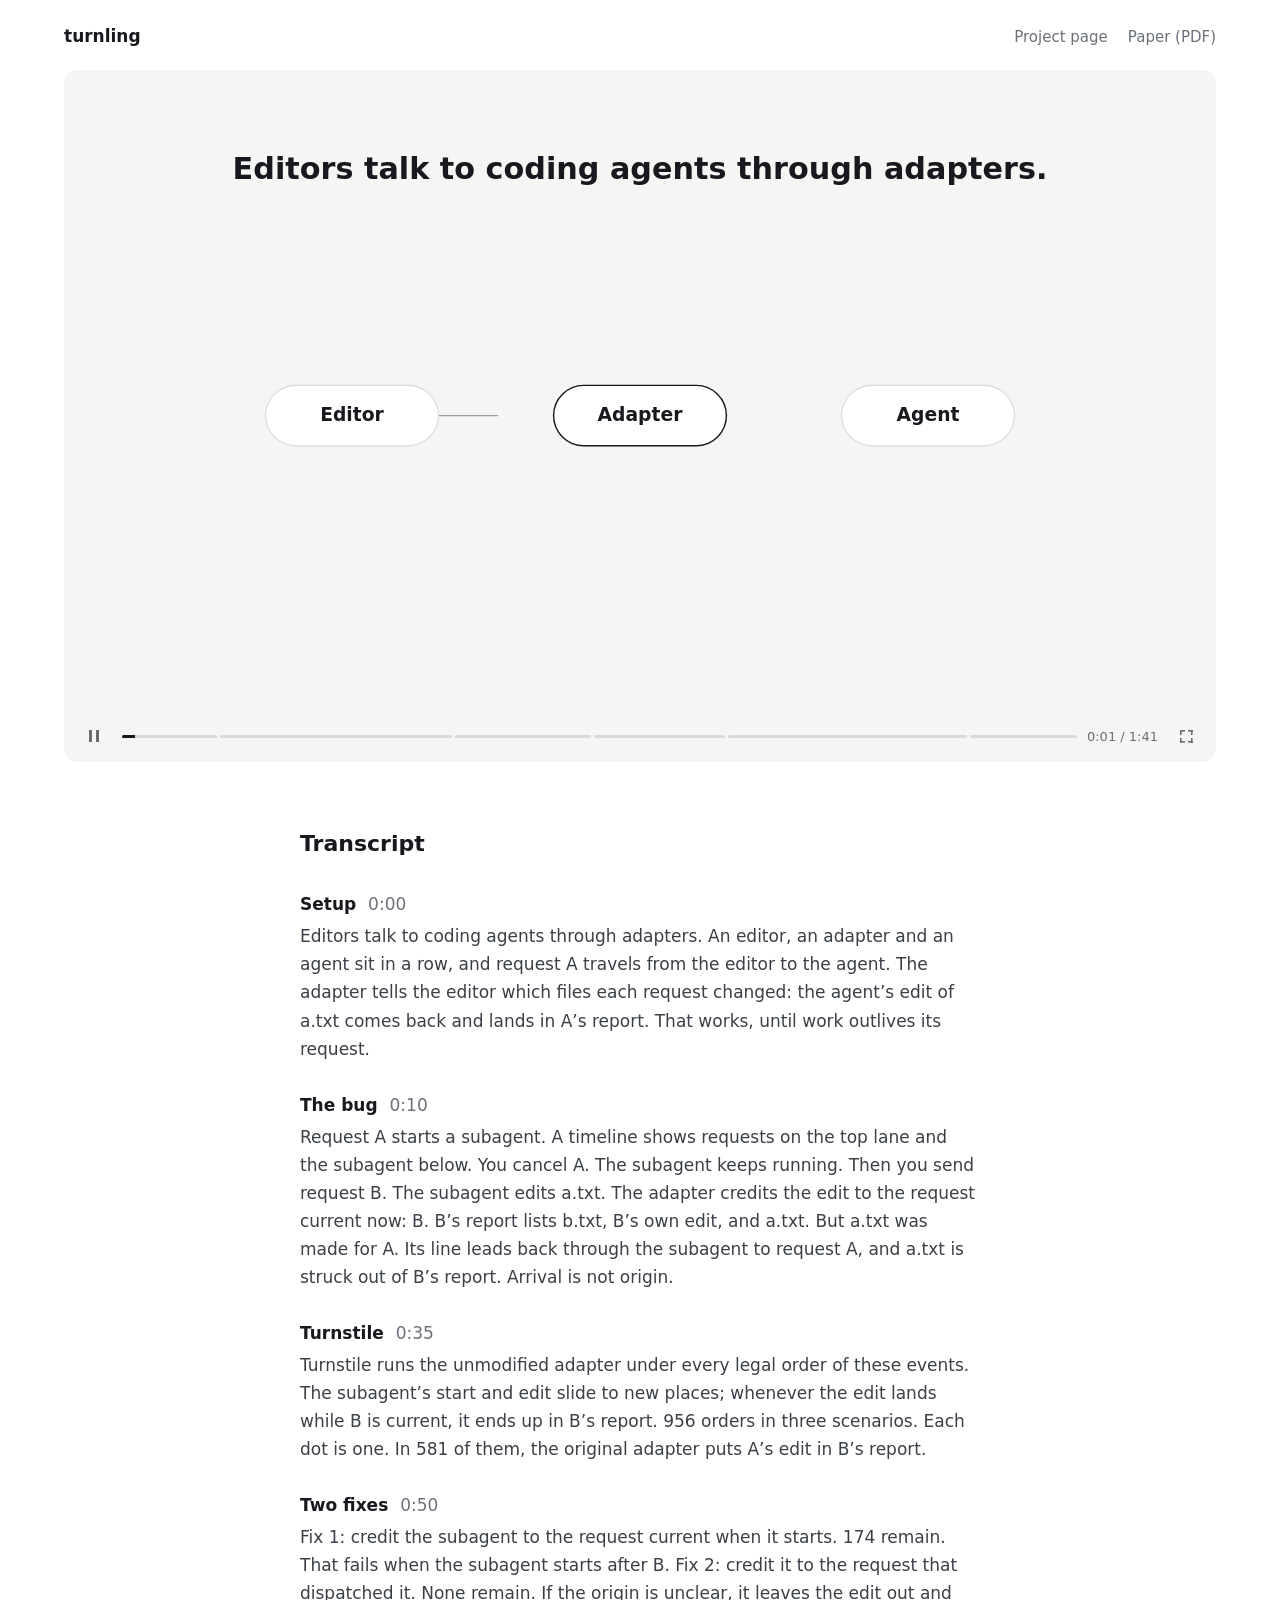
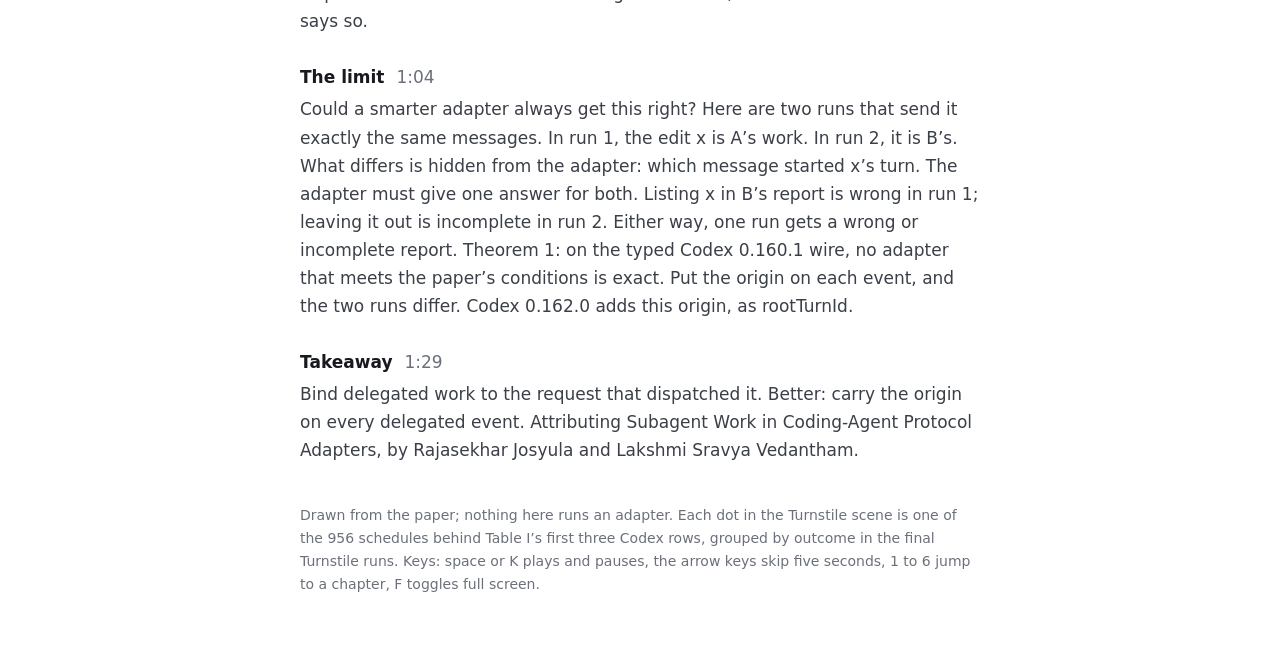
==== commit 95dd3fbc: "Simplify the page and replace the film with a shorter, minimal one The page is now a title, the film" ====
--- a/explainer.html
+++ b/explainer.html
@@ -3,50 +3,45 @@
 <head>
 <meta charset="utf-8">
 <meta name="viewport" content="width=device-width, initial-scale=1, viewport-fit=cover">
-<meta name="color-scheme" content="dark">
+<meta name="color-scheme" content="light">
 <meta http-equiv="Content-Security-Policy" content="default-src 'none'; script-src 'self'; style-src 'self' 'unsafe-inline'; img-src data:; base-uri 'none'; form-action 'none'">
 <meta name="referrer" content="no-referrer">
 <title>Explainer: Attributing Subagent Work in Coding-Agent Protocol Adapters</title>
-<meta name="description" content="A two and a half minute animated explainer: how a subagent's edit lands in the wrong request's report, how Turnstile finds every order in which it happens, two fixes, and why no adapter can always be exact on the Codex 0.160.1 wire.">
-<link rel="icon" href="data:image/svg+xml,%3Csvg xmlns='http://www.w3.org/2000/svg' viewBox='0 0 16 16'%3E%3Crect x='1' y='6' width='9' height='4' rx='1' fill='%23DCDBD4'/%3E%3Crect x='11' y='6' width='4' height='4' rx='1' fill='%23D03B3B'/%3E%3C/svg%3E">
+<meta name="description" content="A short animated explainer: how a subagent's edit lands in the wrong request's report, how Turnstile finds every order in which it happens, two fixes, and why no adapter can always be exact on the Codex 0.160.1 wire.">
+<link rel="icon" href="data:image/svg+xml,%3Csvg xmlns='http://www.w3.org/2000/svg' viewBox='0 0 16 16'%3E%3Crect x='1' y='6' width='9' height='4' rx='2' fill='%232F62F5'/%3E%3Crect x='11' y='6' width='4' height='4' rx='1' fill='%23E0464B'/%3E%3C/svg%3E">
 <link rel="stylesheet" href="assets/film.css">
 <style>
-:root { --sans: -apple-system, BlinkMacSystemFont, "Segoe UI", system-ui, Roboto, "Helvetica Neue", Arial, sans-serif; }
+:root { --ink: #17191e; --muted: #6b707a; --line: #e6e8eb; --blue: #2f62f5; --sans: -apple-system, BlinkMacSystemFont, "Segoe UI", system-ui, Roboto, "Helvetica Neue", Arial, sans-serif; }
 * { box-sizing: border-box; }
 html { -webkit-text-size-adjust: 100%; text-size-adjust: 100%; }
-body { margin: 0; background: #06080d; color: #eef1f6; font: 17px/1.6 var(--sans); -webkit-font-smoothing: antialiased; }
-a { color: #9dbcff; }
-.top { max-width: 1280px; margin: 0 auto; padding: max(18px, env(safe-area-inset-top)) 24px 14px; display: flex; flex-wrap: wrap; align-items: baseline; justify-content: space-between; gap: 8px 24px; }
-.top h1 { margin: 0; font-size: 1.15rem; font-weight: 700; letter-spacing: -0.01em; }
-.top h1 span { color: #aeb6c6; font-weight: 500; }
-.top nav { display: flex; gap: 18px; font-size: 0.95rem; }
-.top nav a { color: #aeb6c6; text-decoration: none; }
-.top nav a:hover { color: #eef1f6; }
-main { max-width: 1280px; margin: 0 auto; padding: 0 24px 40px; }
-.film { box-shadow: 0 0 0 1px rgba(255, 255, 255, .06), 0 30px 80px -30px rgba(0, 0, 0, .8); }
-.transcript { max-width: 760px; margin: 44px auto 0; }
-.transcript h2 { font-size: 0.8rem; letter-spacing: 0.14em; text-transform: uppercase; color: #737c90; margin: 0 0 6px; }
-.transcript h3 { margin: 26px 0 6px; font-size: 1.1rem; }
-.transcript h3 button { font: inherit; color: #eef1f6; background: none; border: 0; padding: 0; cursor: pointer; text-align: left; }
-.transcript h3 button span { color: #737c90; font-weight: 500; font-size: 0.9rem; margin-left: 6px; font-variant-numeric: tabular-nums; }
-.transcript h3 button:hover { color: #9dbcff; }
-.transcript p { margin: 0; color: #c9cfdb; }
-.fine { max-width: 760px; margin: 36px auto 0; font-size: 0.9rem; color: #737c90; }
-.authors { margin: 4px 0 0; color: #aeb6c6; font-size: 0.95rem; }
+body { margin: 0; background: #fff; color: var(--ink); font: 17px/1.65 var(--sans); -webkit-font-smoothing: antialiased; }
+a { color: inherit; text-decoration: underline; text-decoration-color: #c5c8cd; text-underline-offset: .2em; }
+a:hover { text-decoration-color: currentColor; }
+:focus-visible { outline: 2px solid var(--blue); outline-offset: 2px; border-radius: 4px; }
+.top { max-width: 1200px; margin: 0 auto; padding: max(22px, env(safe-area-inset-top)) 24px 20px; display: flex; flex-wrap: wrap; align-items: baseline; justify-content: space-between; gap: 6px 24px; }
+.top h1 { margin: 0; font-size: 17px; font-weight: 650; }
+.top nav { display: flex; gap: 20px; font-size: 15px; color: var(--muted); }
+.top nav a { text-decoration: none; }
+.top nav a:hover { color: var(--ink); }
+main { max-width: 1200px; margin: 0 auto; padding: 0 24px 64px; }
+.transcript { max-width: 680px; margin: 64px auto 0; }
+.transcript h2 { margin: 0 0 4px; font-size: 22px; font-weight: 650; }
+.transcript h3 { margin: 28px 0 4px; font-size: 17px; }
+.transcript h3 button { font: inherit; font-weight: 650; color: var(--ink); background: none; border: 0; padding: 0; cursor: pointer; text-align: left; }
+.transcript h3 button span { margin-left: 6px; color: var(--muted); font-weight: 500; font-variant-numeric: tabular-nums; }
+.transcript h3 button:hover { color: var(--blue); }
+.transcript p { margin: 0; color: #3b3f47; }
+.fine { max-width: 680px; margin: 40px auto 0; font-size: 14px; color: var(--muted); }
 @media (max-width: 640px) {
   .top { padding-left: 16px; padding-right: 16px; }
-  main { padding: 0 0 32px; }
-  .film { border-radius: 0; }
-  .transcript, .fine { padding: 0 16px; }
+  main { padding: 0 12px 48px; }
+  .transcript, .fine { padding: 0 4px; }
 }
 </style>
 </head>
 <body>
 <header class="top">
-  <div>
-    <h1>Attributing Subagent Work <span>in Coding-Agent Protocol Adapters</span></h1>
-    <p class="authors">Rajasekhar Josyula &middot; Lakshmi Sravya Vedantham</p>
-  </div>
+  <h1>turnling</h1>
   <nav><a href="./">Project page</a><a href="paper.pdf">Paper (PDF)</a></nav>
 </header>
 <main>
@@ -54,23 +49,21 @@
   <section class="transcript" aria-labelledby="tr-h">
     <h2 id="tr-h">Transcript</h2>
     <div data-film-transcript>
-      <h3><button type="button" data-t="0.00">1. The setup <span>0:00</span></button></h3>
-      <p>When a subagent outlives the request that started it, which request gets credit for its work? An editor sends each request to an ACP adapter. The adapter drives Codex and tells the editor which files each request changed. Request A’s turn starts a subagent, c, on a thread of its own. Whatever c does, it does for A. The adapter keeps one report per request: the files that request changed.</p>
-      <h3><button type="button" data-t="13.85">2. The bug <span>0:14</span></button></h3>
-      <p>The user cancels A. That ends A’s own turn, but not c, which keeps working. The user sends request B. The adapter now treats B as the current request. c’s start message only now reaches the adapter. Messages from different threads can arrive in any order. c edits a.txt. That edit was made for A. The adapter asks only which request is current. The answer is B, so a.txt goes into B’s report. B edits b.txt, which really is B’s work. B’s report reaches the editor. It lists a.txt, which was made for A. The request id is right and the files are wrong, and the editor cannot tell. The paper calls this arrival-time attribution. We found it in both the Codex and the Claude ACP adapters.</p>
-      <h3><button type="button" data-t="36.20">3. Many orders <span>0:36</span></button></h3>
-      <p>Each thread delivers its own messages in order. Nothing orders one thread’s messages against another’s. Here is the order from before: a.txt arrives after B starts, so it lands in B’s report. The same work in another order: a.txt arrives before B starts, and B’s report is right. Here c starts early, but its edit still arrives during B. Wrong again. Here the edit arrives after B ends. Right. Which report a.txt lands in depends only on the order. So Turnstile tries every order its model of the provider allows.</p>
-      <h3><button type="button" data-t="54.80">4. Turnstile <span>0:55</span></button></h3>
-      <p>Turnstile runs the real, unmodified adapter against a scripted Codex and feeds it one message at a time. Wherever more than one thread could deliver next, it branches. Each path through this tree is one schedule. Each schedule runs in a fresh adapter process. An oracle checks every report against a hidden ledger of who each edit was made for. No language model is involved. Every failing schedule is re-run three times and counts only if it fails the same way each time. Three Codex scenario groups, with A cancelled, interrupted or completed, give 956 schedules. Each square is one of them, coloured from the final runs. On the original adapter, 581 of the 956 put an edit made for A in B’s report.</p>
-      <h3><button type="button" data-t="76.00">5. Two fixes <span>1:16</span></button></h3>
-      <p>Sort them by when c’s edit reaches the adapter: not during B at all, or during B with c started before or after B. The original adapter credits the edit when it arrives, so every edit that arrives during B fails, whenever c started. Start-time binding ties c to the request that is current when c’s start message arrives. If c started before B, that is A, and the edit stays out of B’s report. 407 schedules are fixed. But c’s start message can itself arrive after B starts. Then c is tied to B, and 174 schedules still fail. Dispatch-time binding reads the spawn item instead. Codex sends it under A’s turn, and it names c’s thread. The order no longer matters. In every scenario we ran, no schedule misattributes. The price: work it cannot tie to a dispatch is left out, and the report says it may be incomplete. In sibling and grandchild scenarios that drops B’s own child edit in 226 of 996 schedules. On the Claude adapter, 39 of 111 schedules misattribute, and start-time binding removes all 39.</p>
-      <h3><button type="button" data-t="109.80">6. The limit <span>1:50</span></button></h3>
-      <p>Could a smarter adapter always get this right? Under the paper’s conditions, on the typed Codex 0.160.1 wire, no. Two runs, E and E′. A spawns c, and A and B each send c some mail. In E, A’s mail is a task and B’s is a plain message. In E′ it is the other way round. c’s turn is stopped, and a new turn u picks up both mails. Its parent is whoever sent the task: A in E, B in E′. So x is A’s work in E and B’s work in E′. None of that reaches the adapter. Both kinds of mail produce the same item, and u’s parent is not on the typed wire. The adapter gets exactly the same messages in both runs, so it must write the same report for B. If B’s report lists x, it is wrong in E. If it leaves x out, it misses B’s own edit in E′. Either way, one run is wrong. That is Theorem 1. The best an adapter can do there is to be safe: leave uncertain work out, and say the report may be incomplete. Origin carried on the event stream is enough. Codex 0.162.0 adds a rootTurnId to each turn, and it tells E from E′. Neither the pinned nor the current codex-acp reads it yet.</p>
-      <h3><button type="button" data-t="143.20">7. Takeaways <span>2:23</span></button></h3>
-      <p>Arrival time is the wrong proxy for the request that caused delegated work. Per-request bookkeeping cannot follow work that outlives its request. Bind such work to the request that dispatched it, or better, put the origin on every delegated event. Attributing Subagent Work in Coding-Agent Protocol Adapters, by Rajasekhar Josyula and Lakshmi Sravya Vedantham.</p>
+      <h3><button type="button" data-t="0.00">Setup <span>0:00</span></button></h3>
+      <p>Editors talk to coding agents through adapters. An editor, an adapter and an agent sit in a row, and request A travels from the editor to the agent. The adapter tells the editor which files each request changed: the agent’s edit of a.txt comes back and lands in A’s report. That works, until work outlives its request.</p>
+      <h3><button type="button" data-t="10.20">The bug <span>0:10</span></button></h3>
+      <p>Request A starts a subagent. A timeline shows requests on the top lane and the subagent below. You cancel A. The subagent keeps running. Then you send request B. The subagent edits a.txt. The adapter credits the edit to the request current now: B. B’s report lists b.txt, B’s own edit, and a.txt. But a.txt was made for A. Its line leads back through the subagent to request A, and a.txt is struck out of B’s report. Arrival is not origin.</p>
+      <h3><button type="button" data-t="35.00">Turnstile <span>0:35</span></button></h3>
+      <p>Turnstile runs the unmodified adapter under every legal order of these events. The subagent’s start and edit slide to new places; whenever the edit lands while B is current, it ends up in B’s report. 956 orders in three scenarios. Each dot is one. In 581 of them, the original adapter puts A’s edit in B’s report.</p>
+      <h3><button type="button" data-t="49.50">Two fixes <span>0:50</span></button></h3>
+      <p>Fix 1: credit the subagent to the request current when it starts. 174 remain. That fails when the subagent starts after B. Fix 2: credit it to the request that dispatched it. None remain. If the origin is unclear, it leaves the edit out and says so.</p>
+      <h3><button type="button" data-t="63.60">The limit <span>1:04</span></button></h3>
+      <p>Could a smarter adapter always get this right? Here are two runs that send it exactly the same messages. In run 1, the edit x is A’s work. In run 2, it is B’s. What differs is hidden from the adapter: which message started x’s turn. The adapter must give one answer for both. Listing x in B’s report is wrong in run 1; leaving it out is incomplete in run 2. Either way, one run gets a wrong or incomplete report. Theorem 1: on the typed Codex 0.160.1 wire, no adapter that meets the paper’s conditions is exact. Put the origin on each event, and the two runs differ. Codex 0.162.0 adds this origin, as rootTurnId.</p>
+      <h3><button type="button" data-t="89.10">Takeaway <span>1:29</span></button></h3>
+      <p>Bind delegated work to the request that dispatched it. Better: carry the origin on every delegated event. Attributing Subagent Work in Coding-Agent Protocol Adapters, by Rajasekhar Josyula and Lakshmi Sravya Vedantham.</p>
     </div>
   </section>
-  <p class="fine">Drawn by hand from the paper; nothing here runs an adapter. In chapters 4 and 5 each square is one of the 956 schedules behind Table I&rsquo;s first three Codex rows, coloured from the final Turnstile runs of the original, start-time and dispatch-time builds. Keys: space or K plays and pauses, the arrow keys skip five seconds, 1 to 7 jump to a chapter, F toggles full screen.</p>
+  <p class="fine">Drawn from the paper; nothing here runs an adapter. Each dot in the Turnstile scene is one of the 956 schedules behind Table I&rsquo;s first three Codex rows, grouped by outcome in the final Turnstile runs. Keys: space or K plays and pauses, the arrow keys skip five seconds, 1 to 6 jump to a chapter, F toggles full screen.</p>
 </main>
 <script src="assets/film.js"></script>
 </body>
--- a/assets/film.css
+++ b/assets/film.css
@@ -1,52 +1,35 @@
 /* turnling film player */
-.film { --p: 0; position: relative; background: #06080d; border-radius: 16px; overflow: hidden; color: #eef1f6; box-shadow: 0 24px 60px -24px rgba(6, 8, 13, .55), 0 0 0 1px rgba(255, 255, 255, .04) inset; outline: none; }
-.film-stage { position: relative; display: flex; justify-content: center; background: #06080d; }
+.film { position: relative; background: #f5f5f3; border-radius: 14px; overflow: hidden; color: #17191e; outline: none; }
+.film-stage { position: relative; display: flex; justify-content: center; }
 .film-canvas { display: block; width: 100%; aspect-ratio: 16 / 9; cursor: pointer; }
-.film.portrait .film-canvas { aspect-ratio: 560 / 960; }
-.film-big { position: absolute; left: 50%; top: 50%; transform: translate(-50%, -50%); display: inline-flex; align-items: center; gap: 12px; padding: 14px 22px 14px 16px; border: 0; border-radius: 999px; background: rgba(238, 241, 246, .96); color: #0b0e14; font: 650 17px/1 var(--sans, -apple-system, BlinkMacSystemFont, "Segoe UI", system-ui, sans-serif); cursor: pointer; box-shadow: 0 10px 40px rgba(0, 0, 0, .45); transition: opacity .3s, transform .3s; }
-.film-big:hover { transform: translate(-50%, -50%) scale(1.04); }
-.film-big:focus-visible { outline: 3px solid #6d9cff; outline-offset: 3px; }
-.film-big-ic { width: 34px; height: 34px; border-radius: 50%; background: #0b0e14; position: relative; flex: none; }
-.film-big-ic::after { content: ""; position: absolute; left: 13px; top: 10px; border-style: solid; border-width: 7px 0 7px 11px; border-color: transparent transparent transparent #eef1f6; }
-.film-big-d { color: #5b6273; font-weight: 600; font-variant-numeric: tabular-nums; }
-.film.started .film-big { opacity: 0; pointer-events: none; transform: translate(-50%, -50%) scale(.92); }
-.film.ended .film-big { opacity: 1; pointer-events: auto; transform: translate(-50%, -50%); }
-.film-cap { margin: 0; min-height: 4.4em; padding: 14px 22px 4px; font: 500 17px/1.5 var(--sans, -apple-system, BlinkMacSystemFont, "Segoe UI", system-ui, sans-serif); color: #e3e7ee; text-wrap: pretty; }
-.film-bar { display: flex; align-items: center; gap: 14px; padding: 8px 18px 10px; }
-.film-btn { flex: none; width: 40px; height: 40px; border-radius: 50%; border: 0; background: rgba(255, 255, 255, .08); color: #eef1f6; cursor: pointer; display: grid; place-items: center; padding: 0; }
-.film-btn:hover { background: rgba(255, 255, 255, .14); }
-.film-btn:focus-visible, .film-chap:focus-visible { outline: 2px solid #6d9cff; outline-offset: 2px; }
-.ic-play { width: 0; height: 0; border-style: solid; border-width: 7px 0 7px 12px; border-color: transparent transparent transparent currentColor; margin-left: 3px; }
-.film.playing .ic-play { width: 12px; height: 14px; border: 0; border-left: 4px solid currentColor; border-right: 4px solid currentColor; margin-left: 0; }
-.ic-fs { width: 14px; height: 14px; background:
-  linear-gradient(currentColor, currentColor) 0 0 / 5px 2px no-repeat, linear-gradient(currentColor, currentColor) 0 0 / 2px 5px no-repeat,
-  linear-gradient(currentColor, currentColor) 100% 0 / 5px 2px no-repeat, linear-gradient(currentColor, currentColor) 100% 0 / 2px 5px no-repeat,
-  linear-gradient(currentColor, currentColor) 0 100% / 5px 2px no-repeat, linear-gradient(currentColor, currentColor) 0 100% / 2px 5px no-repeat,
-  linear-gradient(currentColor, currentColor) 100% 100% / 5px 2px no-repeat, linear-gradient(currentColor, currentColor) 100% 100% / 2px 5px no-repeat; }
-.film-track { position: relative; flex: 1; height: 40px; display: flex; align-items: center; }
-.film-segs { position: absolute; left: 0; right: 0; top: 50%; height: 5px; margin-top: -2.5px; display: flex; gap: 4px; }
-.film-seg { position: relative; height: 100%; border-radius: 3px; background: rgba(255, 255, 255, .16); overflow: hidden; }
-.film-seg i { position: absolute; left: 0; top: 0; bottom: 0; width: 0; background: #eef1f6; border-radius: 3px; }
-.film-knob { position: absolute; top: 50%; width: 14px; height: 14px; margin: -7px 0 0 -7px; border-radius: 50%; background: #fff; box-shadow: 0 0 0 4px rgba(255, 255, 255, .15); pointer-events: none; }
+.film.portrait .film-canvas { aspect-ratio: 560 / 860; }
+.film-big { position: absolute; left: 50%; top: 64%; width: 64px; height: 64px; margin: -32px 0 0 -32px; padding: 0; border: 0; border-radius: 50%; background: #17191e; cursor: pointer; transition: opacity .3s, transform .3s; }
+.film-big::after { content: ""; position: absolute; left: 25px; top: 21px; border-style: solid; border-width: 11px 0 11px 17px; border-color: transparent transparent transparent #fff; }
+.film-big:hover { transform: scale(1.06); }
+.film-big:focus-visible { outline: 3px solid #2f62f5; outline-offset: 3px; }
+.film.portrait .film-big { top: 60%; }
+.film.started .film-big { opacity: 0; pointer-events: none; transform: scale(.9); }
+.film.ended .film-big { opacity: 1; pointer-events: auto; transform: none; }
+.film-bar { display: flex; align-items: center; gap: 10px; padding: 0 12px 8px; }
+.film-btn { flex: none; width: 36px; height: 36px; padding: 0; border: 0; border-radius: 8px; background: none; color: #17191e; cursor: pointer; display: grid; place-items: center; opacity: .62; }
+.film-btn:hover { opacity: 1; }
+.film-btn:focus-visible { outline: 2px solid #2f62f5; outline-offset: 0; opacity: 1; }
+.ic-play { width: 0; height: 0; border-style: solid; border-width: 6px 0 6px 10px; border-color: transparent transparent transparent currentColor; margin-left: 2px; }
+.film.playing .ic-play { width: 10px; height: 12px; border: 0; border-left: 3px solid currentColor; border-right: 3px solid currentColor; margin-left: 0; }
+.ic-fs { width: 13px; height: 13px; background:
+  linear-gradient(currentColor, currentColor) 0 0 / 5px 1.6px no-repeat, linear-gradient(currentColor, currentColor) 0 0 / 1.6px 5px no-repeat,
+  linear-gradient(currentColor, currentColor) 100% 0 / 5px 1.6px no-repeat, linear-gradient(currentColor, currentColor) 100% 0 / 1.6px 5px no-repeat,
+  linear-gradient(currentColor, currentColor) 0 100% / 5px 1.6px no-repeat, linear-gradient(currentColor, currentColor) 0 100% / 1.6px 5px no-repeat,
+  linear-gradient(currentColor, currentColor) 100% 100% / 5px 1.6px no-repeat, linear-gradient(currentColor, currentColor) 100% 100% / 1.6px 5px no-repeat; }
+.film-track { position: relative; flex: 1; height: 36px; display: flex; align-items: center; border-radius: 6px; }
+.film-track:focus-within { outline: 2px solid #2f62f5; outline-offset: 0; }
+.film-segs { position: absolute; left: 0; right: 0; top: 50%; height: 3px; margin-top: -1.5px; display: flex; gap: 3px; }
+.film-seg { position: relative; height: 100%; border-radius: 2px; background: rgba(23, 25, 30, .12); overflow: hidden; }
+.film-seg i { position: absolute; left: 0; top: 0; bottom: 0; width: 0; background: #17191e; }
 .film-range { position: absolute; inset: 0; width: 100%; height: 100%; margin: 0; opacity: 0; cursor: pointer; }
-.film-range:focus-visible + .film-knob, .film-track:focus-within .film-knob { box-shadow: 0 0 0 4px rgba(109, 156, 255, .6); }
-.film-time { flex: none; font: 600 14px/1 var(--sans, -apple-system, BlinkMacSystemFont, "Segoe UI", system-ui, sans-serif); color: #aeb6c6; font-variant-numeric: tabular-nums; min-width: 84px; text-align: right; }
-.film-chaps { display: flex; flex-wrap: wrap; gap: 6px; padding: 2px 16px 16px; }
-.film-chap { border: 0; border-radius: 999px; padding: 7px 13px 7px 9px; background: rgba(255, 255, 255, .06); color: #aeb6c6; font: 600 14px/1 var(--sans, -apple-system, BlinkMacSystemFont, "Segoe UI", system-ui, sans-serif); cursor: pointer; display: inline-flex; align-items: center; gap: 7px; }
-.film-chap .n { display: inline-grid; place-items: center; width: 20px; height: 20px; border-radius: 50%; background: rgba(255, 255, 255, .1); font-size: 12px; color: #eef1f6; }
-.film-chap:hover { background: rgba(255, 255, 255, .11); color: #eef1f6; }
-.film-chap.on { background: #eef1f6; color: #0b0e14; }
-.film-chap.on .n { background: #0b0e14; color: #eef1f6; }
+.film-time { flex: none; font: 500 13px/1 -apple-system, BlinkMacSystemFont, "Segoe UI", system-ui, sans-serif; color: #6b707a; font-variant-numeric: tabular-nums; }
+.film-cap { position: absolute; width: 1px; height: 1px; margin: -1px; padding: 0; overflow: hidden; clip: rect(0 0 0 0); white-space: nowrap; border: 0; }
 .film:fullscreen { display: flex; flex-direction: column; border-radius: 0; width: 100vw; height: 100vh; }
 .film:fullscreen .film-stage { flex: 1; min-height: 0; align-items: center; }
 .film:fullscreen .film-canvas { aspect-ratio: auto; }
-.film:fullscreen .film-cap { text-align: center; font-size: 20px; min-height: 3.2em; }
-.film:fullscreen .film-chaps { display: none; }
-@media (max-width: 619px) {
-  .film-cap { font-size: 16px; padding: 12px 16px 2px; min-height: 6.2em; }
-  .film-bar { gap: 10px; padding: 6px 12px 8px; }
-  .film-time { min-width: 0; font-size: 13px; }
-  .film-chaps { padding: 0 12px 14px; }
-  .film-chap { font-size: 13px; padding: 6px 11px 6px 7px; }
-}
-@media (prefers-reduced-motion: reduce) { .film-big, .film-big:hover { transition: none; } }
+@media (prefers-reduced-motion: reduce) { .film-big, .film-big:hover { transition: none; transform: none; } }
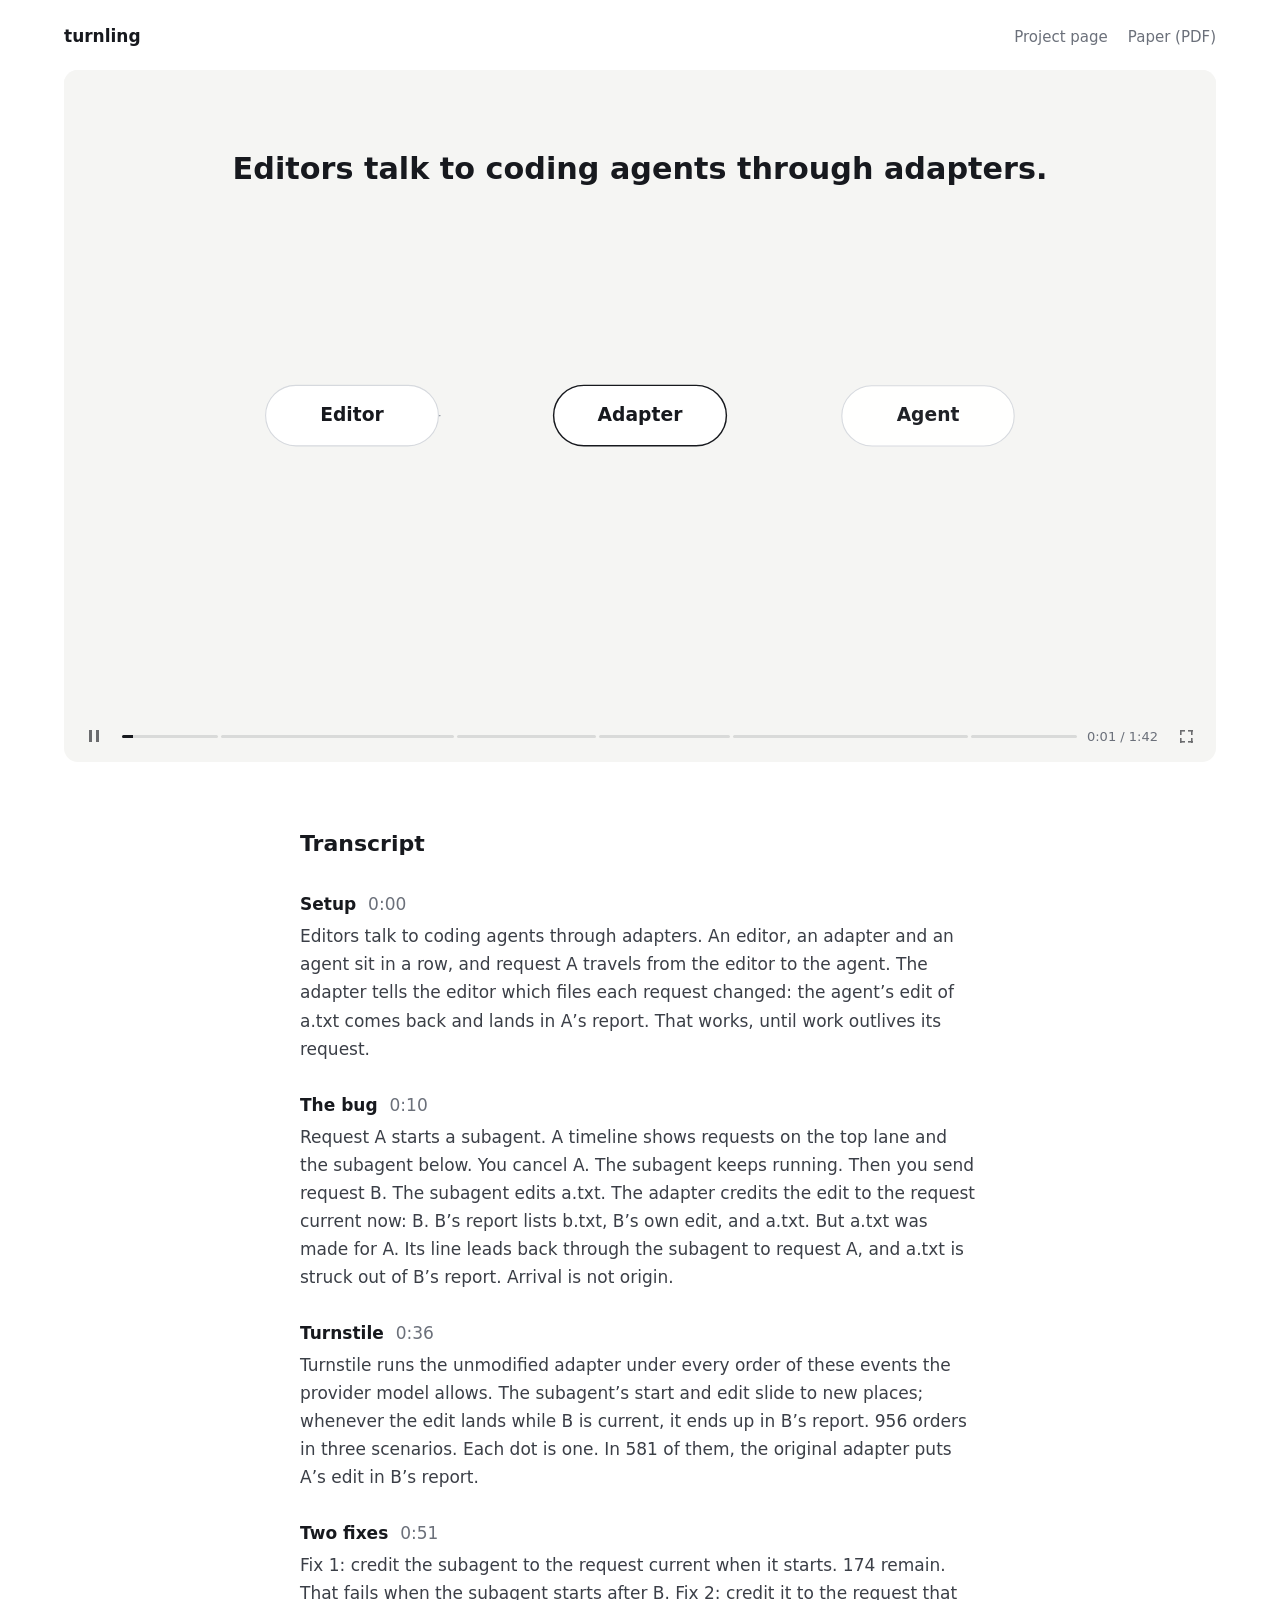
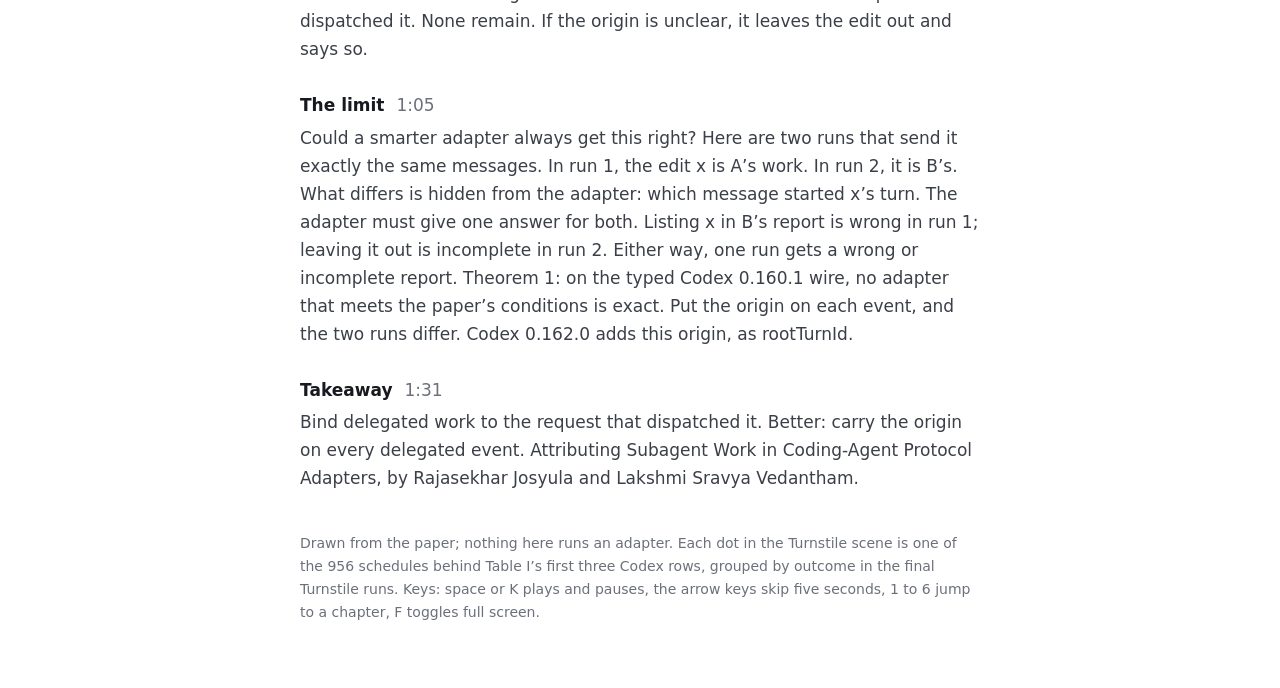
==== commit 3fbd497c: "Smoother film: scene hand-overs, match cut into Turnstile, live counter; wording fixes" ====
--- a/explainer.html
+++ b/explainer.html
@@ -7,7 +7,7 @@
 <meta http-equiv="Content-Security-Policy" content="default-src 'none'; script-src 'self'; style-src 'self' 'unsafe-inline'; img-src data:; base-uri 'none'; form-action 'none'">
 <meta name="referrer" content="no-referrer">
 <title>Explainer: Attributing Subagent Work in Coding-Agent Protocol Adapters</title>
-<meta name="description" content="A short animated explainer: how a subagent's edit lands in the wrong request's report, how Turnstile finds every order in which it happens, two fixes, and why no adapter can always be exact on the Codex 0.160.1 wire.">
+<meta name="description" content="A short animated explainer: how a subagent's edit lands in the wrong request's report, how Turnstile finds the orders in which it happens, two fixes, and why no adapter can always be exact on the Codex 0.160.1 wire.">
 <link rel="icon" href="data:image/svg+xml,%3Csvg xmlns='http://www.w3.org/2000/svg' viewBox='0 0 16 16'%3E%3Crect x='1' y='6' width='9' height='4' rx='2' fill='%232F62F5'/%3E%3Crect x='11' y='6' width='4' height='4' rx='1' fill='%23E0464B'/%3E%3C/svg%3E">
 <link rel="stylesheet" href="assets/film.css">
 <style>
@@ -51,15 +51,15 @@
     <div data-film-transcript>
       <h3><button type="button" data-t="0.00">Setup <span>0:00</span></button></h3>
       <p>Editors talk to coding agents through adapters. An editor, an adapter and an agent sit in a row, and request A travels from the editor to the agent. The adapter tells the editor which files each request changed: the agent’s edit of a.txt comes back and lands in A’s report. That works, until work outlives its request.</p>
-      <h3><button type="button" data-t="10.20">The bug <span>0:10</span></button></h3>
+      <h3><button type="button" data-t="10.40">The bug <span>0:10</span></button></h3>
       <p>Request A starts a subagent. A timeline shows requests on the top lane and the subagent below. You cancel A. The subagent keeps running. Then you send request B. The subagent edits a.txt. The adapter credits the edit to the request current now: B. B’s report lists b.txt, B’s own edit, and a.txt. But a.txt was made for A. Its line leads back through the subagent to request A, and a.txt is struck out of B’s report. Arrival is not origin.</p>
-      <h3><button type="button" data-t="35.00">Turnstile <span>0:35</span></button></h3>
-      <p>Turnstile runs the unmodified adapter under every legal order of these events. The subagent’s start and edit slide to new places; whenever the edit lands while B is current, it ends up in B’s report. 956 orders in three scenarios. Each dot is one. In 581 of them, the original adapter puts A’s edit in B’s report.</p>
-      <h3><button type="button" data-t="49.50">Two fixes <span>0:50</span></button></h3>
+      <h3><button type="button" data-t="35.70">Turnstile <span>0:36</span></button></h3>
+      <p>Turnstile runs the unmodified adapter under every order of these events the provider model allows. The subagent’s start and edit slide to new places; whenever the edit lands while B is current, it ends up in B’s report. 956 orders in three scenarios. Each dot is one. In 581 of them, the original adapter puts A’s edit in B’s report.</p>
+      <h3><button type="button" data-t="50.80">Two fixes <span>0:51</span></button></h3>
       <p>Fix 1: credit the subagent to the request current when it starts. 174 remain. That fails when the subagent starts after B. Fix 2: credit it to the request that dispatched it. None remain. If the origin is unclear, it leaves the edit out and says so.</p>
-      <h3><button type="button" data-t="63.60">The limit <span>1:04</span></button></h3>
+      <h3><button type="button" data-t="65.00">The limit <span>1:05</span></button></h3>
       <p>Could a smarter adapter always get this right? Here are two runs that send it exactly the same messages. In run 1, the edit x is A’s work. In run 2, it is B’s. What differs is hidden from the adapter: which message started x’s turn. The adapter must give one answer for both. Listing x in B’s report is wrong in run 1; leaving it out is incomplete in run 2. Either way, one run gets a wrong or incomplete report. Theorem 1: on the typed Codex 0.160.1 wire, no adapter that meets the paper’s conditions is exact. Put the origin on each event, and the two runs differ. Codex 0.162.0 adds this origin, as rootTurnId.</p>
-      <h3><button type="button" data-t="89.10">Takeaway <span>1:29</span></button></h3>
+      <h3><button type="button" data-t="90.50">Takeaway <span>1:31</span></button></h3>
       <p>Bind delegated work to the request that dispatched it. Better: carry the origin on every delegated event. Attributing Subagent Work in Coding-Agent Protocol Adapters, by Rajasekhar Josyula and Lakshmi Sravya Vedantham.</p>
     </div>
   </section>
--- a/assets/film.css
+++ b/assets/film.css
@@ -3,12 +3,13 @@
 .film-stage { position: relative; display: flex; justify-content: center; }
 .film-canvas { display: block; width: 100%; aspect-ratio: 16 / 9; cursor: pointer; }
 .film.portrait .film-canvas { aspect-ratio: 560 / 860; }
-.film-big { position: absolute; left: 50%; top: 64%; width: 64px; height: 64px; margin: -32px 0 0 -32px; padding: 0; border: 0; border-radius: 50%; background: #17191e; cursor: pointer; transition: opacity .3s, transform .3s; }
+.film-big { position: absolute; left: 50%; top: 64%; width: 64px; height: 64px; margin: -32px 0 0 -32px; padding: 0; border: 0; border-radius: 50%; background: #17191e; cursor: pointer; transition: opacity .3s, transform .3s, top 0s .3s; }
 .film-big::after { content: ""; position: absolute; left: 25px; top: 21px; border-style: solid; border-width: 11px 0 11px 17px; border-color: transparent transparent transparent #fff; }
 .film-big:hover { transform: scale(1.06); }
 .film-big:focus-visible { outline: 3px solid #2f62f5; outline-offset: 3px; }
 .film.portrait .film-big { top: 60%; }
-.film.started .film-big { opacity: 0; pointer-events: none; transform: scale(.9); }
+.film.started .film-big { opacity: 0; pointer-events: none; transform: scale(.9); top: 78%; }
+.film.portrait.started .film-big { top: 76%; }
 .film.ended .film-big { opacity: 1; pointer-events: auto; transform: none; }
 .film-bar { display: flex; align-items: center; gap: 10px; padding: 0 12px 8px; }
 .film-btn { flex: none; width: 36px; height: 36px; padding: 0; border: 0; border-radius: 8px; background: none; color: #17191e; cursor: pointer; display: grid; place-items: center; opacity: .62; }
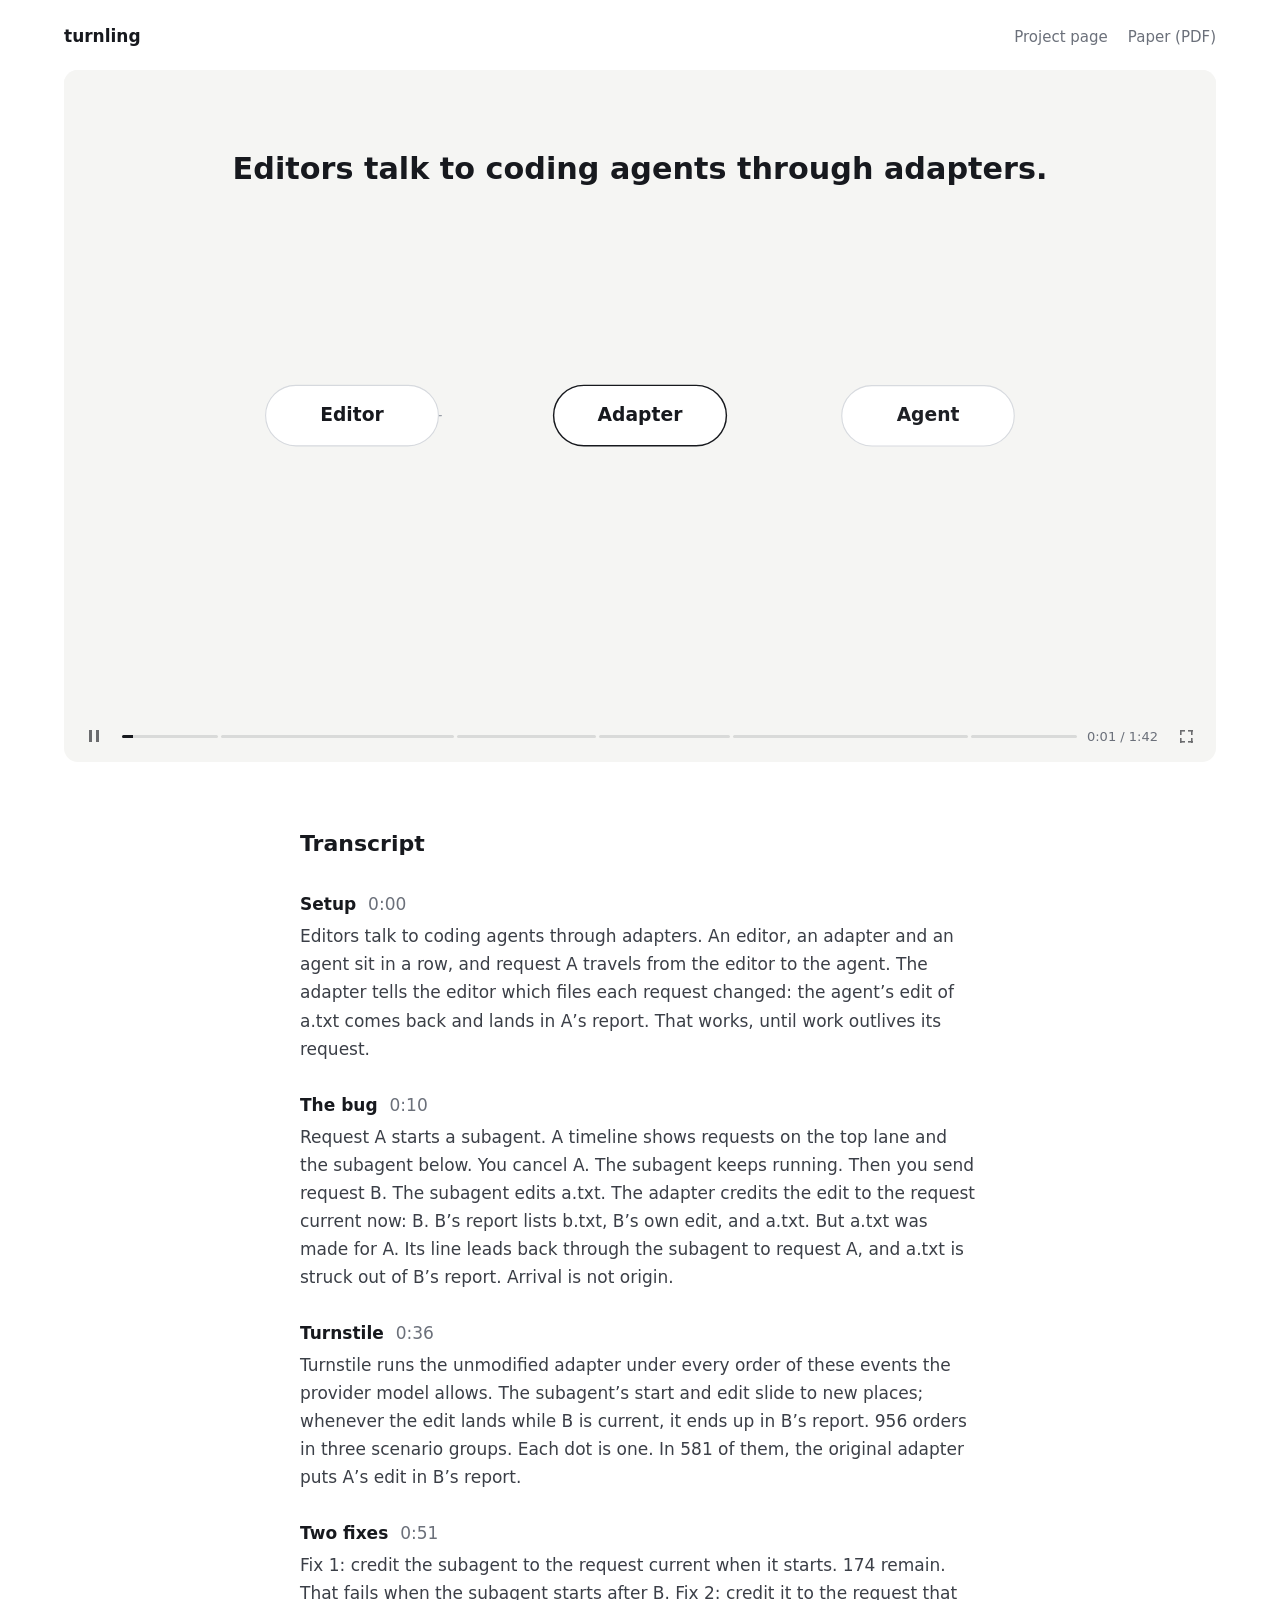
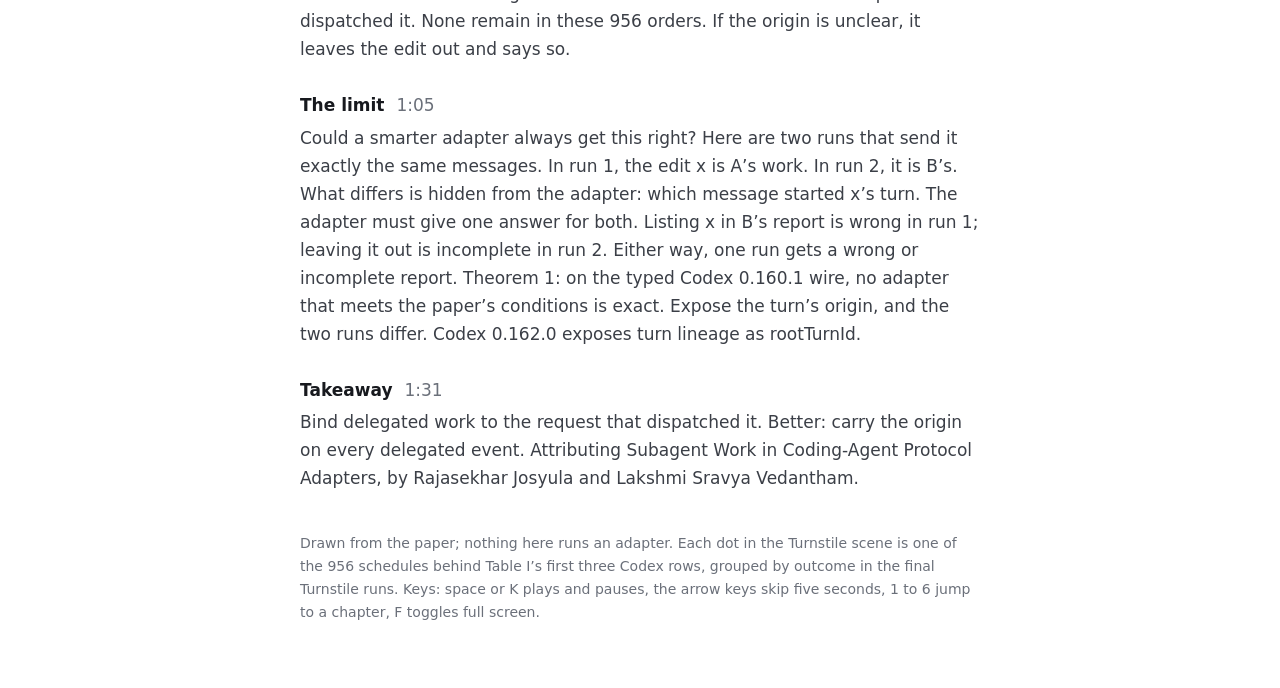
==== commit 45868cc9: "Publish audited eight-page preprint and qualify repair claims" ====
--- a/explainer.html
+++ b/explainer.html
@@ -7,7 +7,7 @@
 <meta http-equiv="Content-Security-Policy" content="default-src 'none'; script-src 'self'; style-src 'self' 'unsafe-inline'; img-src data:; base-uri 'none'; form-action 'none'">
 <meta name="referrer" content="no-referrer">
 <title>Explainer: Attributing Subagent Work in Coding-Agent Protocol Adapters</title>
-<meta name="description" content="A short animated explainer: how a subagent's edit lands in the wrong request's report, how Turnstile finds the orders in which it happens, two fixes, and why no adapter can always be exact on the Codex 0.160.1 wire.">
+<meta name="description" content="A short animated explainer: how a subagent's edit lands in the wrong request's report, how Turnstile explores scenario event orders, two experimental fixes, and a conditional attribution limit on the typed Codex 0.160.1 wire.">
 <link rel="icon" href="data:image/svg+xml,%3Csvg xmlns='http://www.w3.org/2000/svg' viewBox='0 0 16 16'%3E%3Crect x='1' y='6' width='9' height='4' rx='2' fill='%232F62F5'/%3E%3Crect x='11' y='6' width='4' height='4' rx='1' fill='%23E0464B'/%3E%3C/svg%3E">
 <link rel="stylesheet" href="assets/film.css">
 <style>
@@ -54,11 +54,11 @@
       <h3><button type="button" data-t="10.40">The bug <span>0:10</span></button></h3>
       <p>Request A starts a subagent. A timeline shows requests on the top lane and the subagent below. You cancel A. The subagent keeps running. Then you send request B. The subagent edits a.txt. The adapter credits the edit to the request current now: B. B’s report lists b.txt, B’s own edit, and a.txt. But a.txt was made for A. Its line leads back through the subagent to request A, and a.txt is struck out of B’s report. Arrival is not origin.</p>
       <h3><button type="button" data-t="35.70">Turnstile <span>0:36</span></button></h3>
-      <p>Turnstile runs the unmodified adapter under every order of these events the provider model allows. The subagent’s start and edit slide to new places; whenever the edit lands while B is current, it ends up in B’s report. 956 orders in three scenarios. Each dot is one. In 581 of them, the original adapter puts A’s edit in B’s report.</p>
+      <p>Turnstile runs the unmodified adapter under every order of these events the provider model allows. The subagent’s start and edit slide to new places; whenever the edit lands while B is current, it ends up in B’s report. 956 orders in three scenario groups. Each dot is one. In 581 of them, the original adapter puts A’s edit in B’s report.</p>
       <h3><button type="button" data-t="50.80">Two fixes <span>0:51</span></button></h3>
-      <p>Fix 1: credit the subagent to the request current when it starts. 174 remain. That fails when the subagent starts after B. Fix 2: credit it to the request that dispatched it. None remain. If the origin is unclear, it leaves the edit out and says so.</p>
+      <p>Fix 1: credit the subagent to the request current when it starts. 174 remain. That fails when the subagent starts after B. Fix 2: credit it to the request that dispatched it. None remain in these 956 orders. If the origin is unclear, it leaves the edit out and says so.</p>
       <h3><button type="button" data-t="65.00">The limit <span>1:05</span></button></h3>
-      <p>Could a smarter adapter always get this right? Here are two runs that send it exactly the same messages. In run 1, the edit x is A’s work. In run 2, it is B’s. What differs is hidden from the adapter: which message started x’s turn. The adapter must give one answer for both. Listing x in B’s report is wrong in run 1; leaving it out is incomplete in run 2. Either way, one run gets a wrong or incomplete report. Theorem 1: on the typed Codex 0.160.1 wire, no adapter that meets the paper’s conditions is exact. Put the origin on each event, and the two runs differ. Codex 0.162.0 adds this origin, as rootTurnId.</p>
+      <p>Could a smarter adapter always get this right? Here are two runs that send it exactly the same messages. In run 1, the edit x is A’s work. In run 2, it is B’s. What differs is hidden from the adapter: which message started x’s turn. The adapter must give one answer for both. Listing x in B’s report is wrong in run 1; leaving it out is incomplete in run 2. Either way, one run gets a wrong or incomplete report. Theorem 1: on the typed Codex 0.160.1 wire, no adapter that meets the paper’s conditions is exact. Expose the turn’s origin, and the two runs differ. Codex 0.162.0 exposes turn lineage as rootTurnId.</p>
       <h3><button type="button" data-t="90.50">Takeaway <span>1:31</span></button></h3>
       <p>Bind delegated work to the request that dispatched it. Better: carry the origin on every delegated event. Attributing Subagent Work in Coding-Agent Protocol Adapters, by Rajasekhar Josyula and Lakshmi Sravya Vedantham.</p>
     </div>
